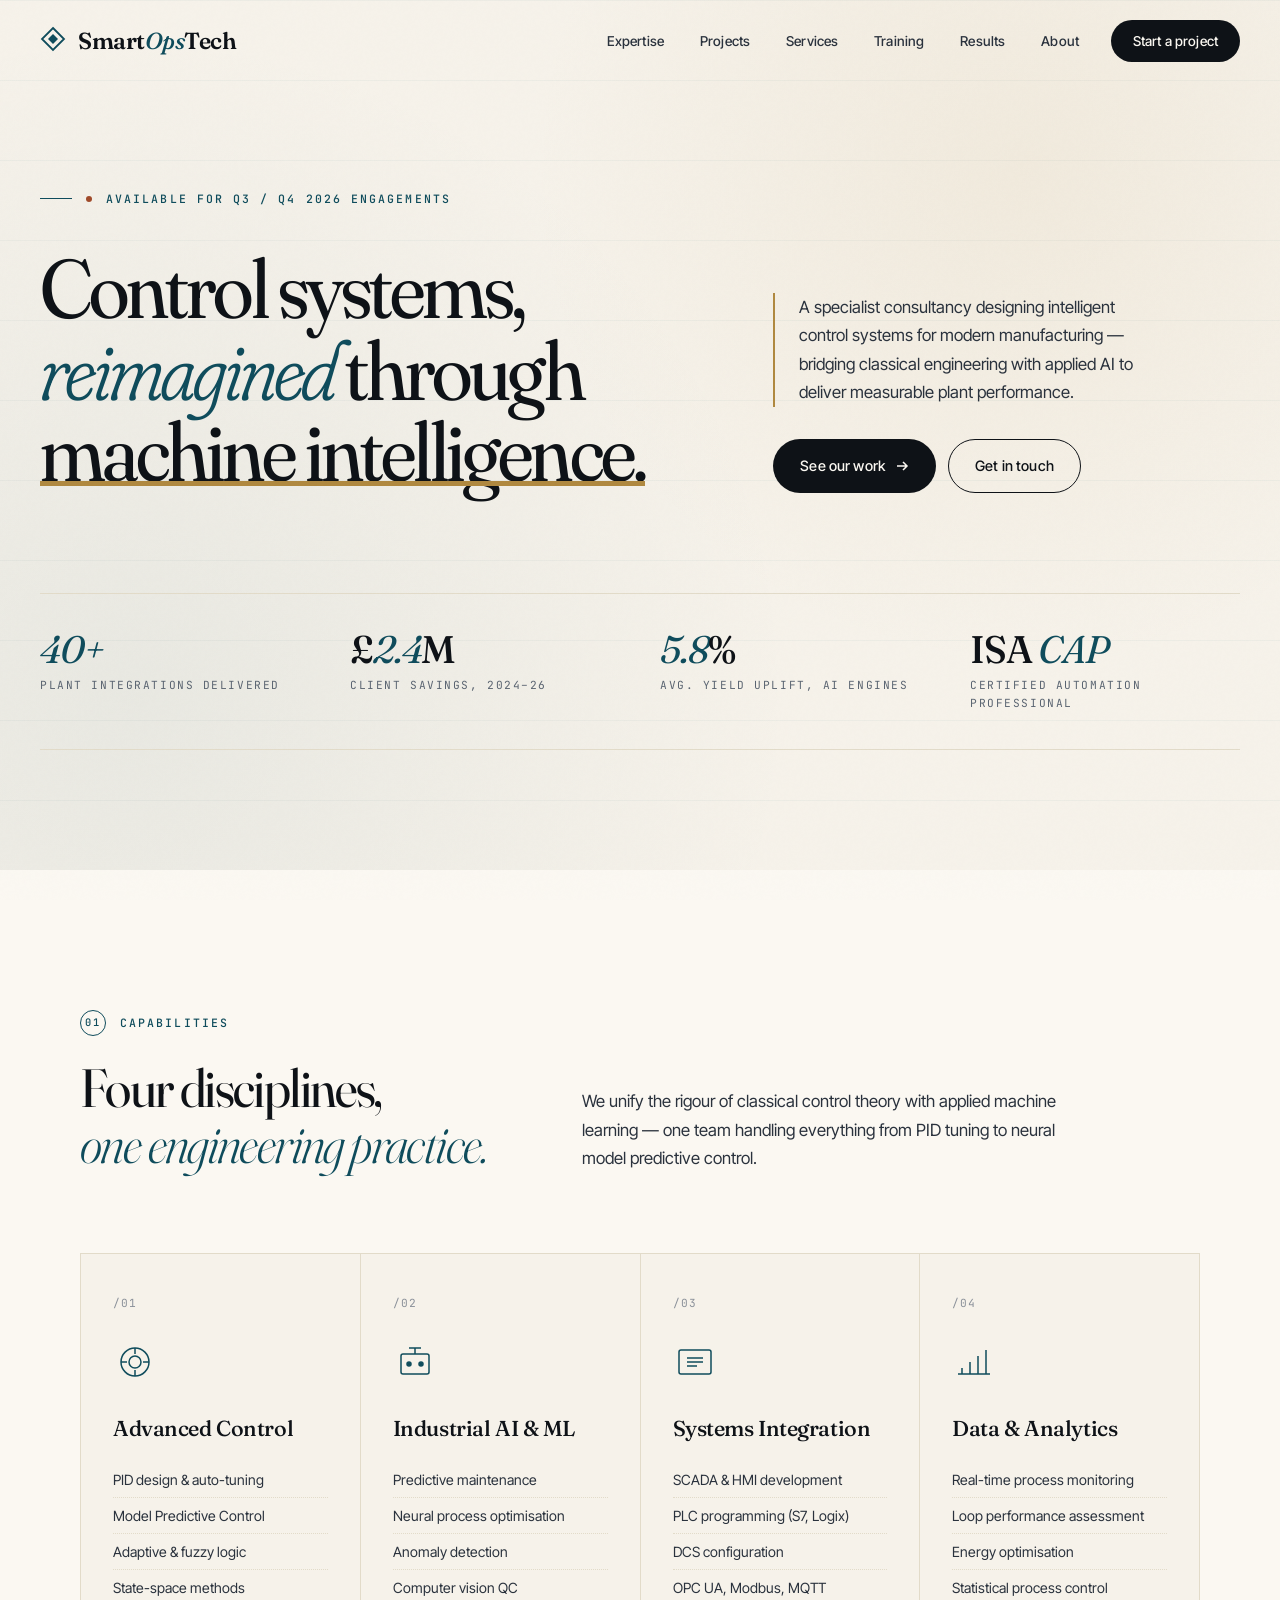
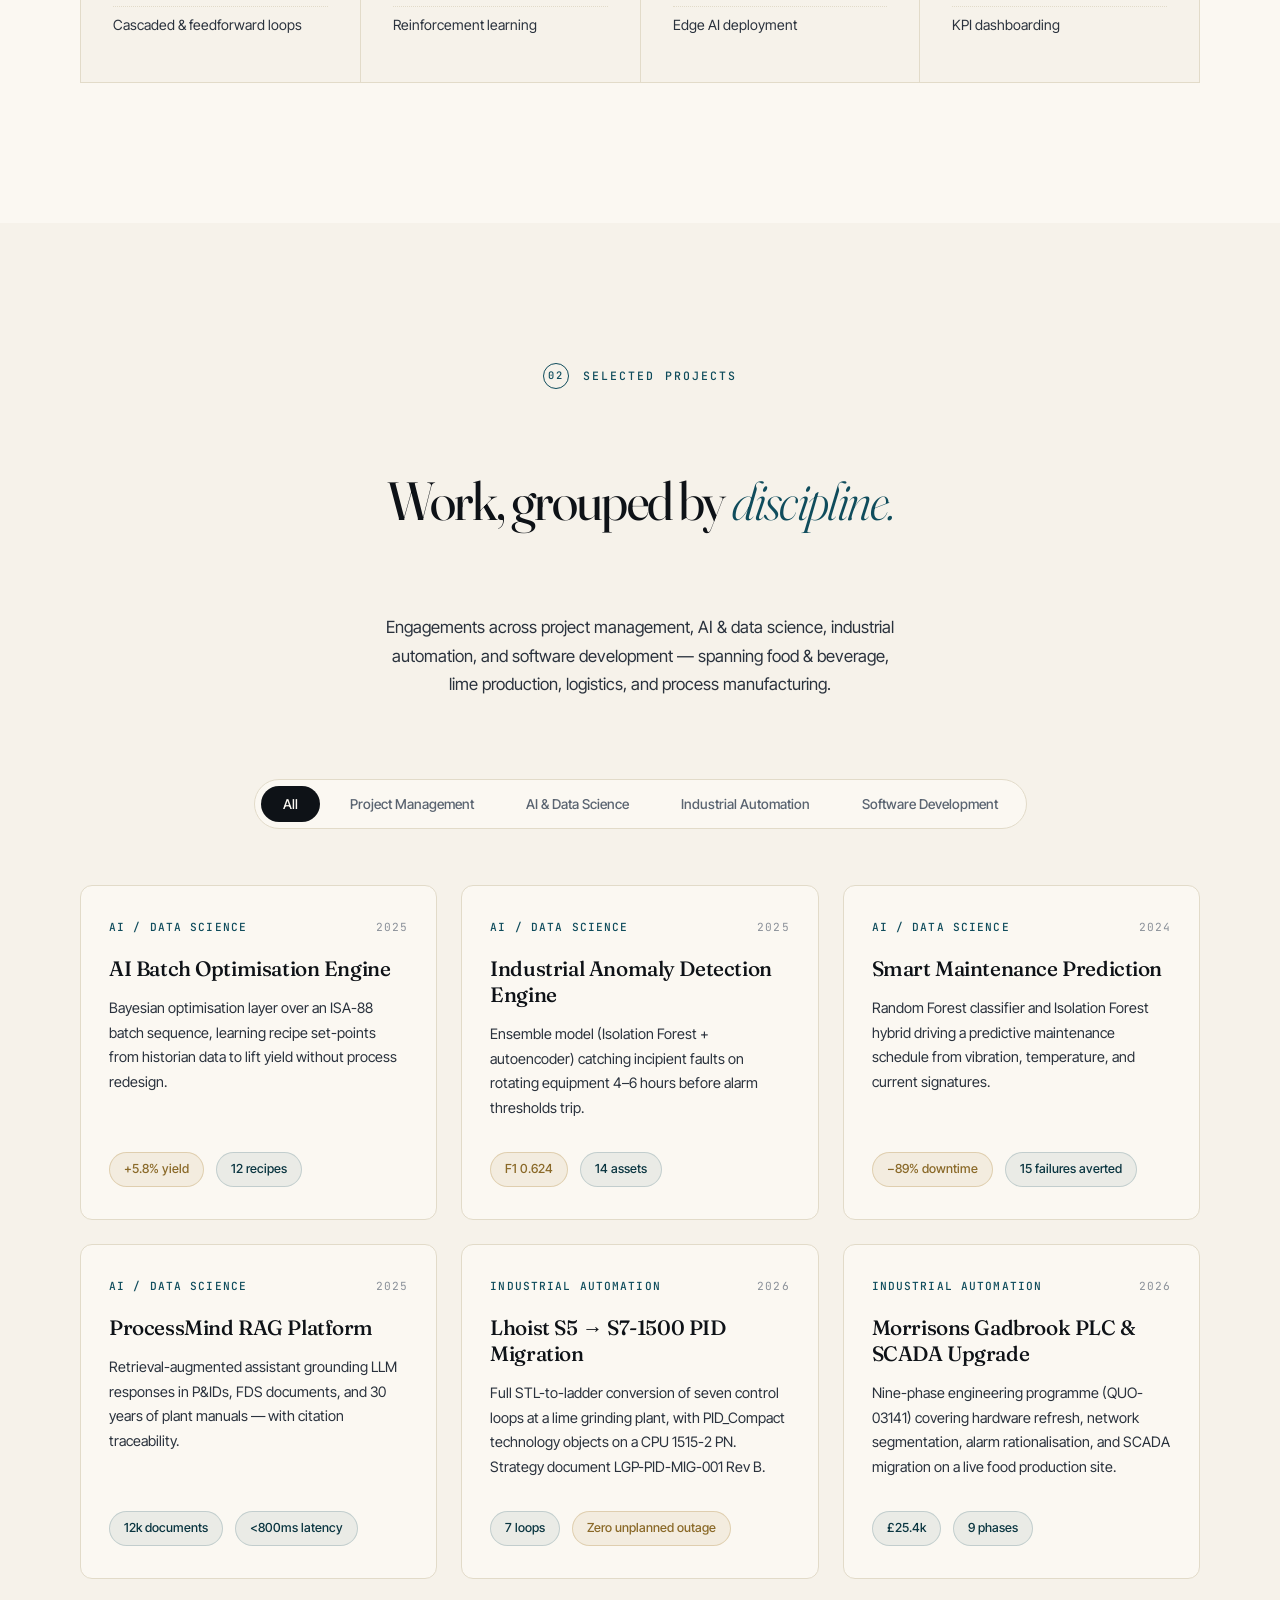
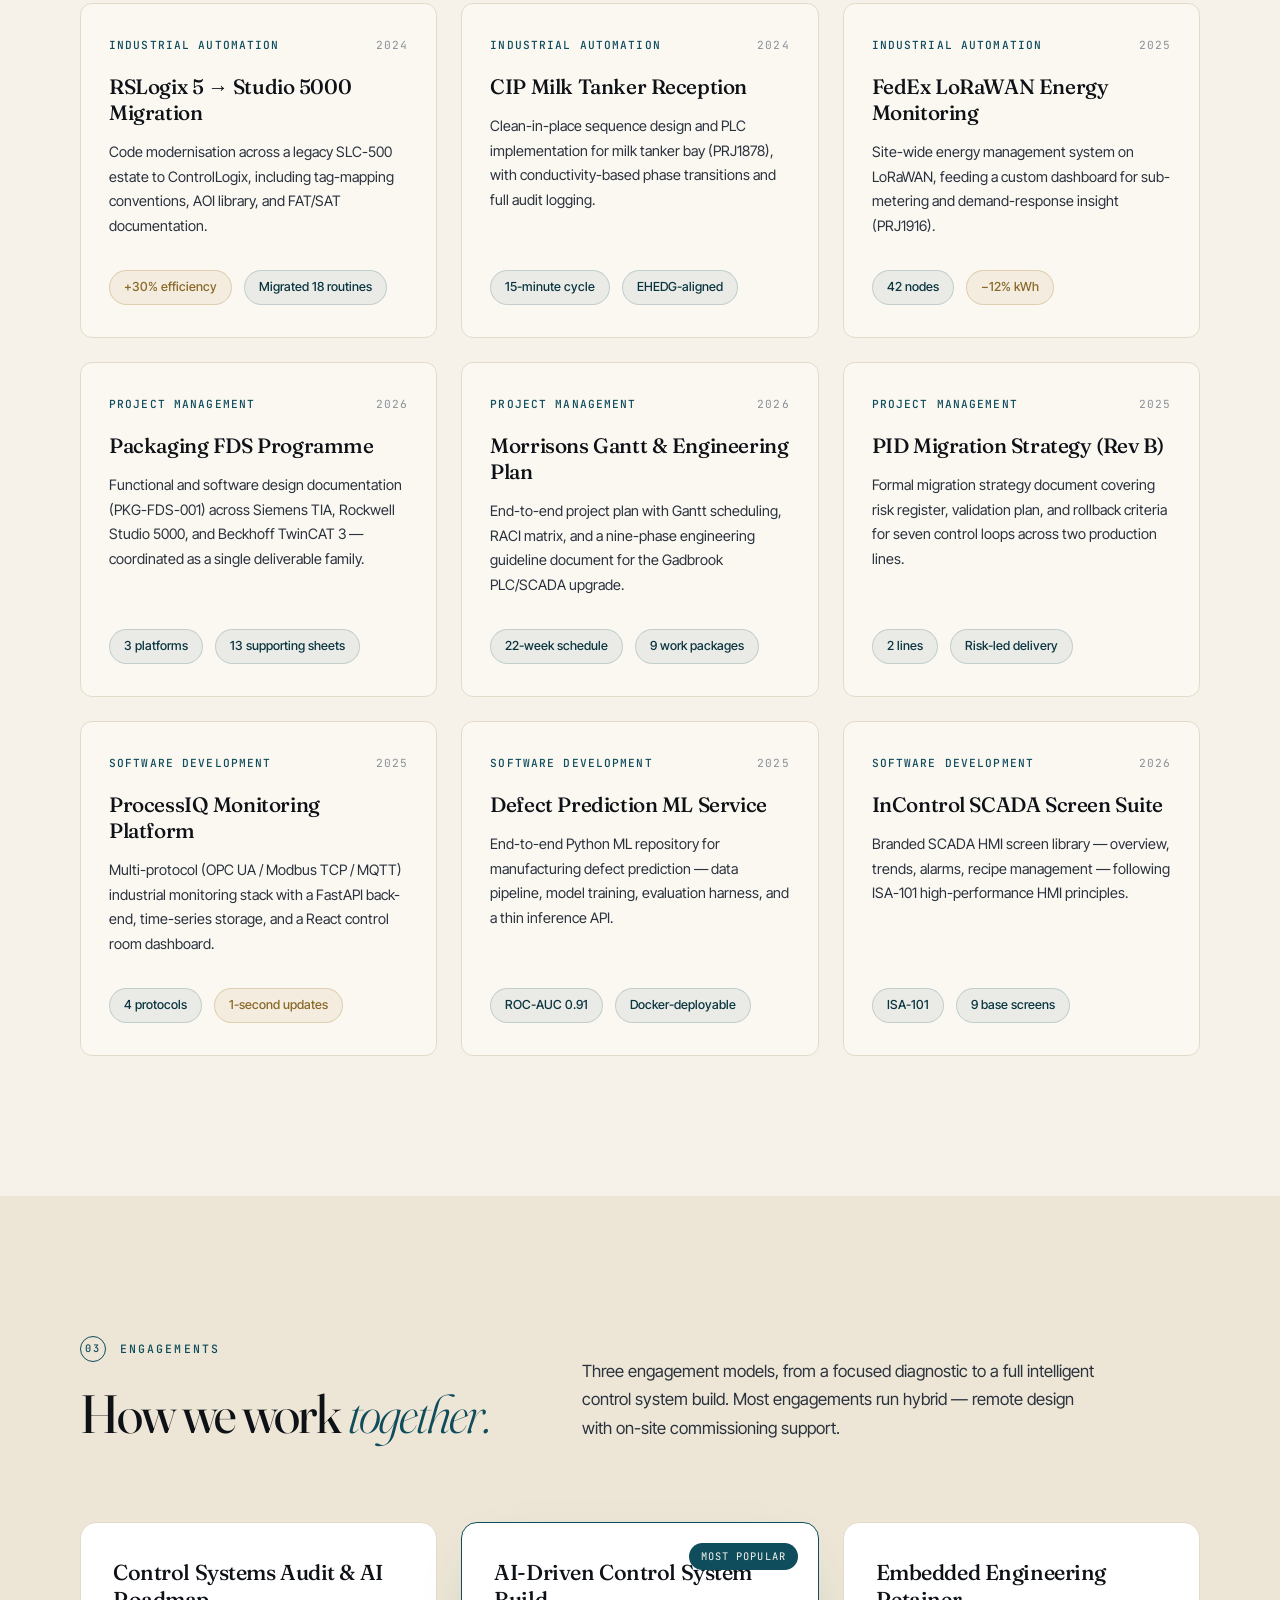
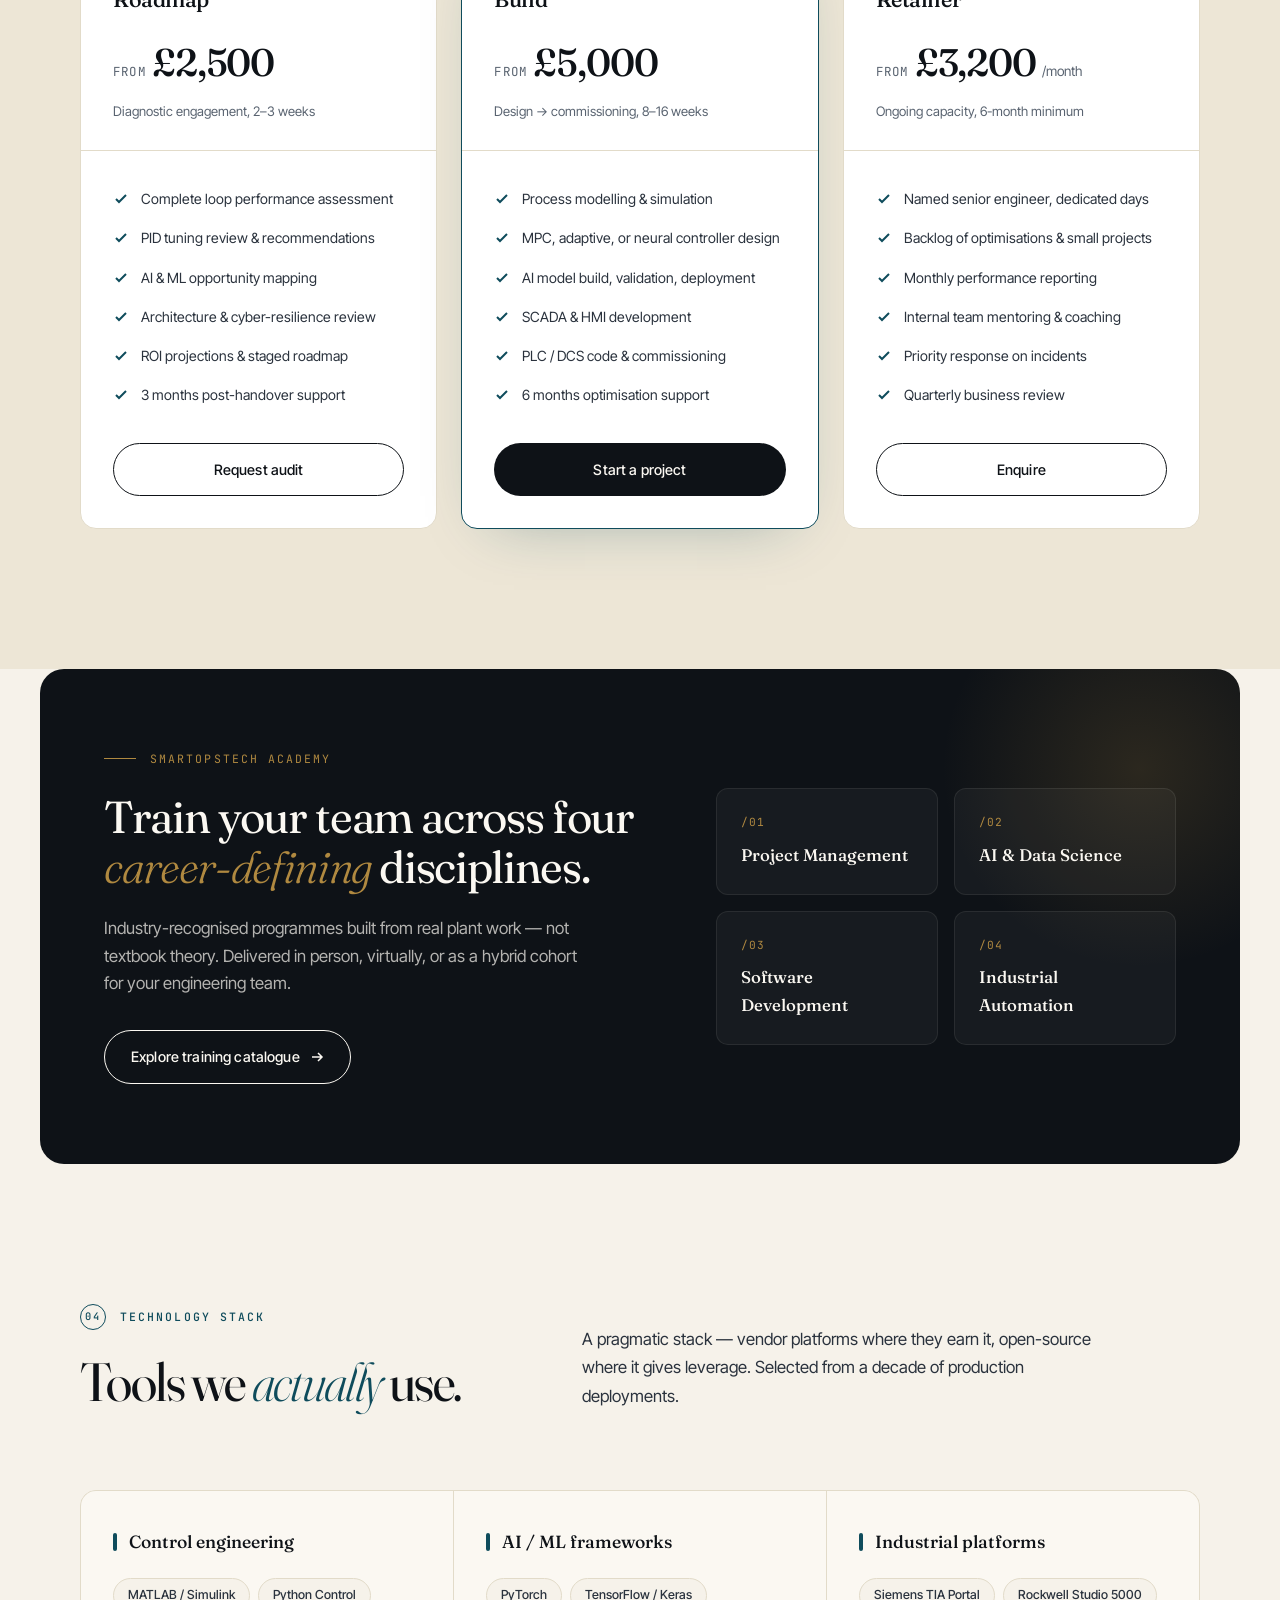
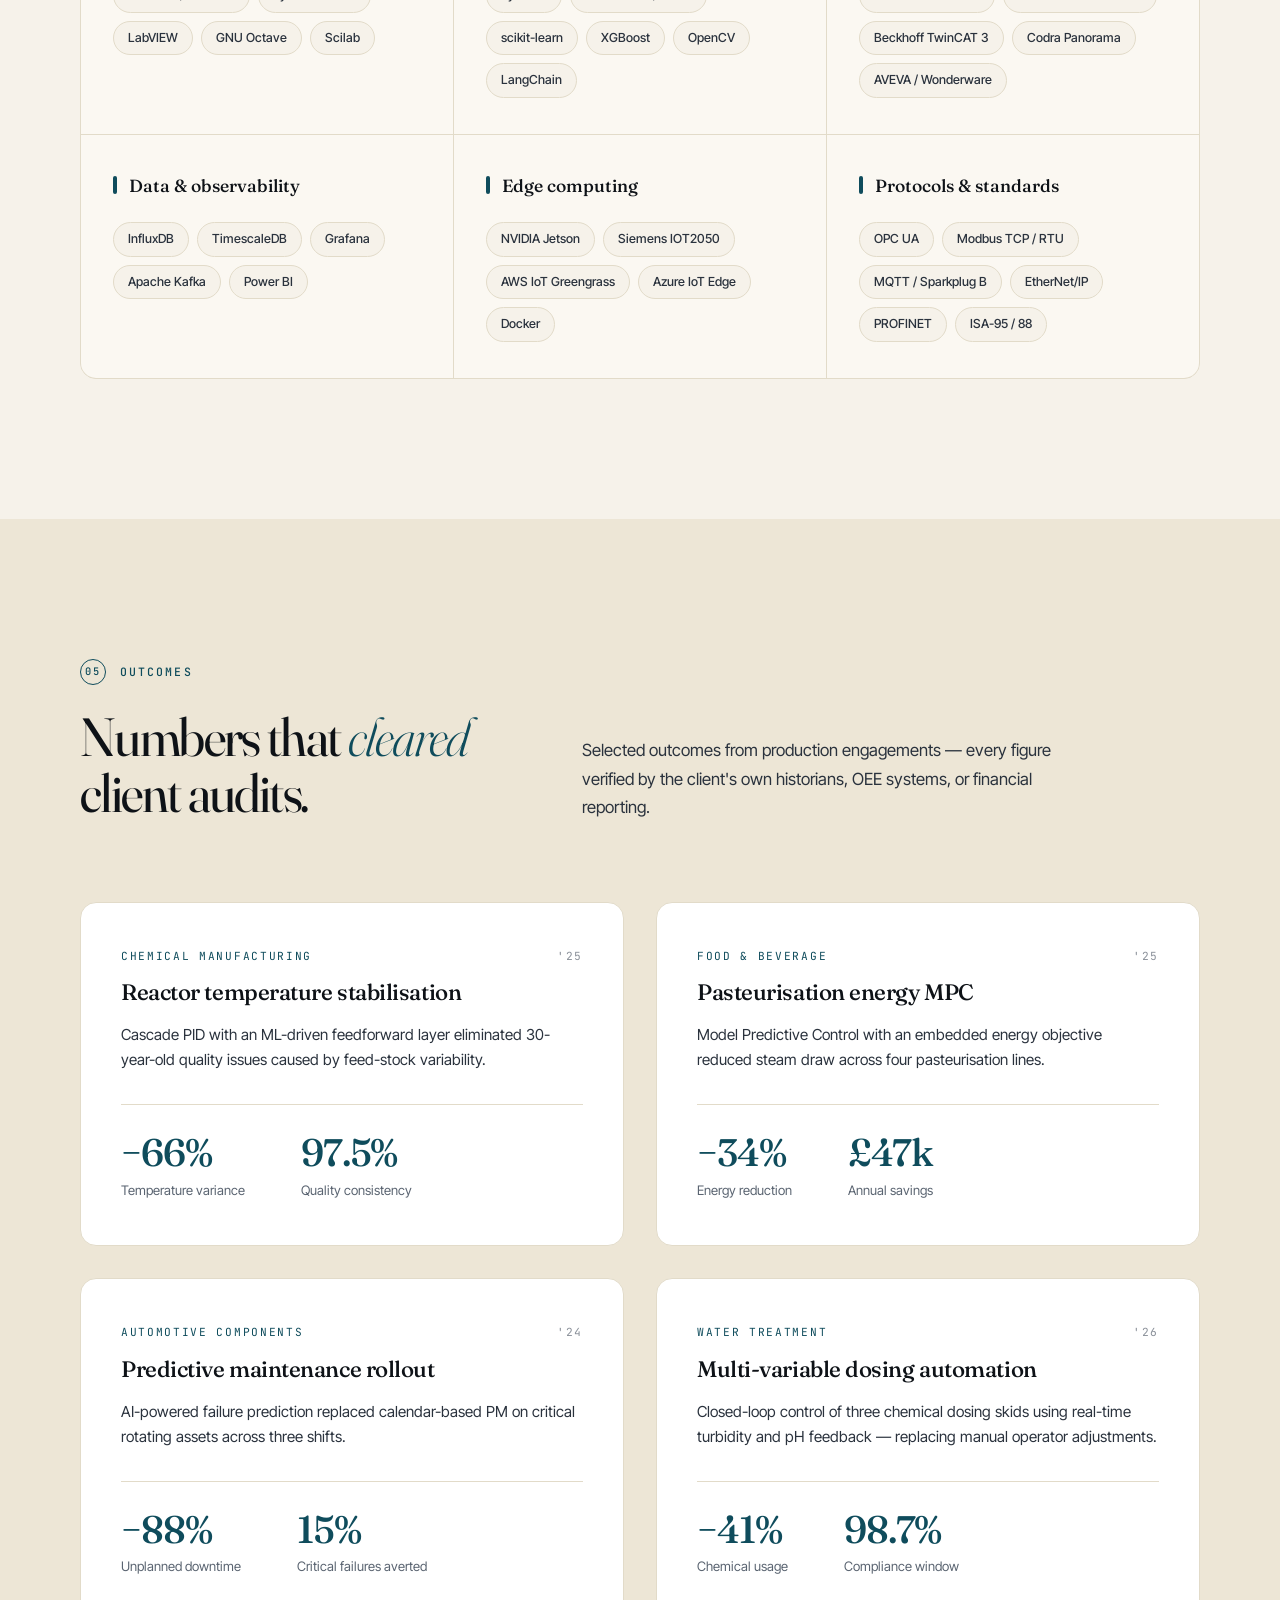
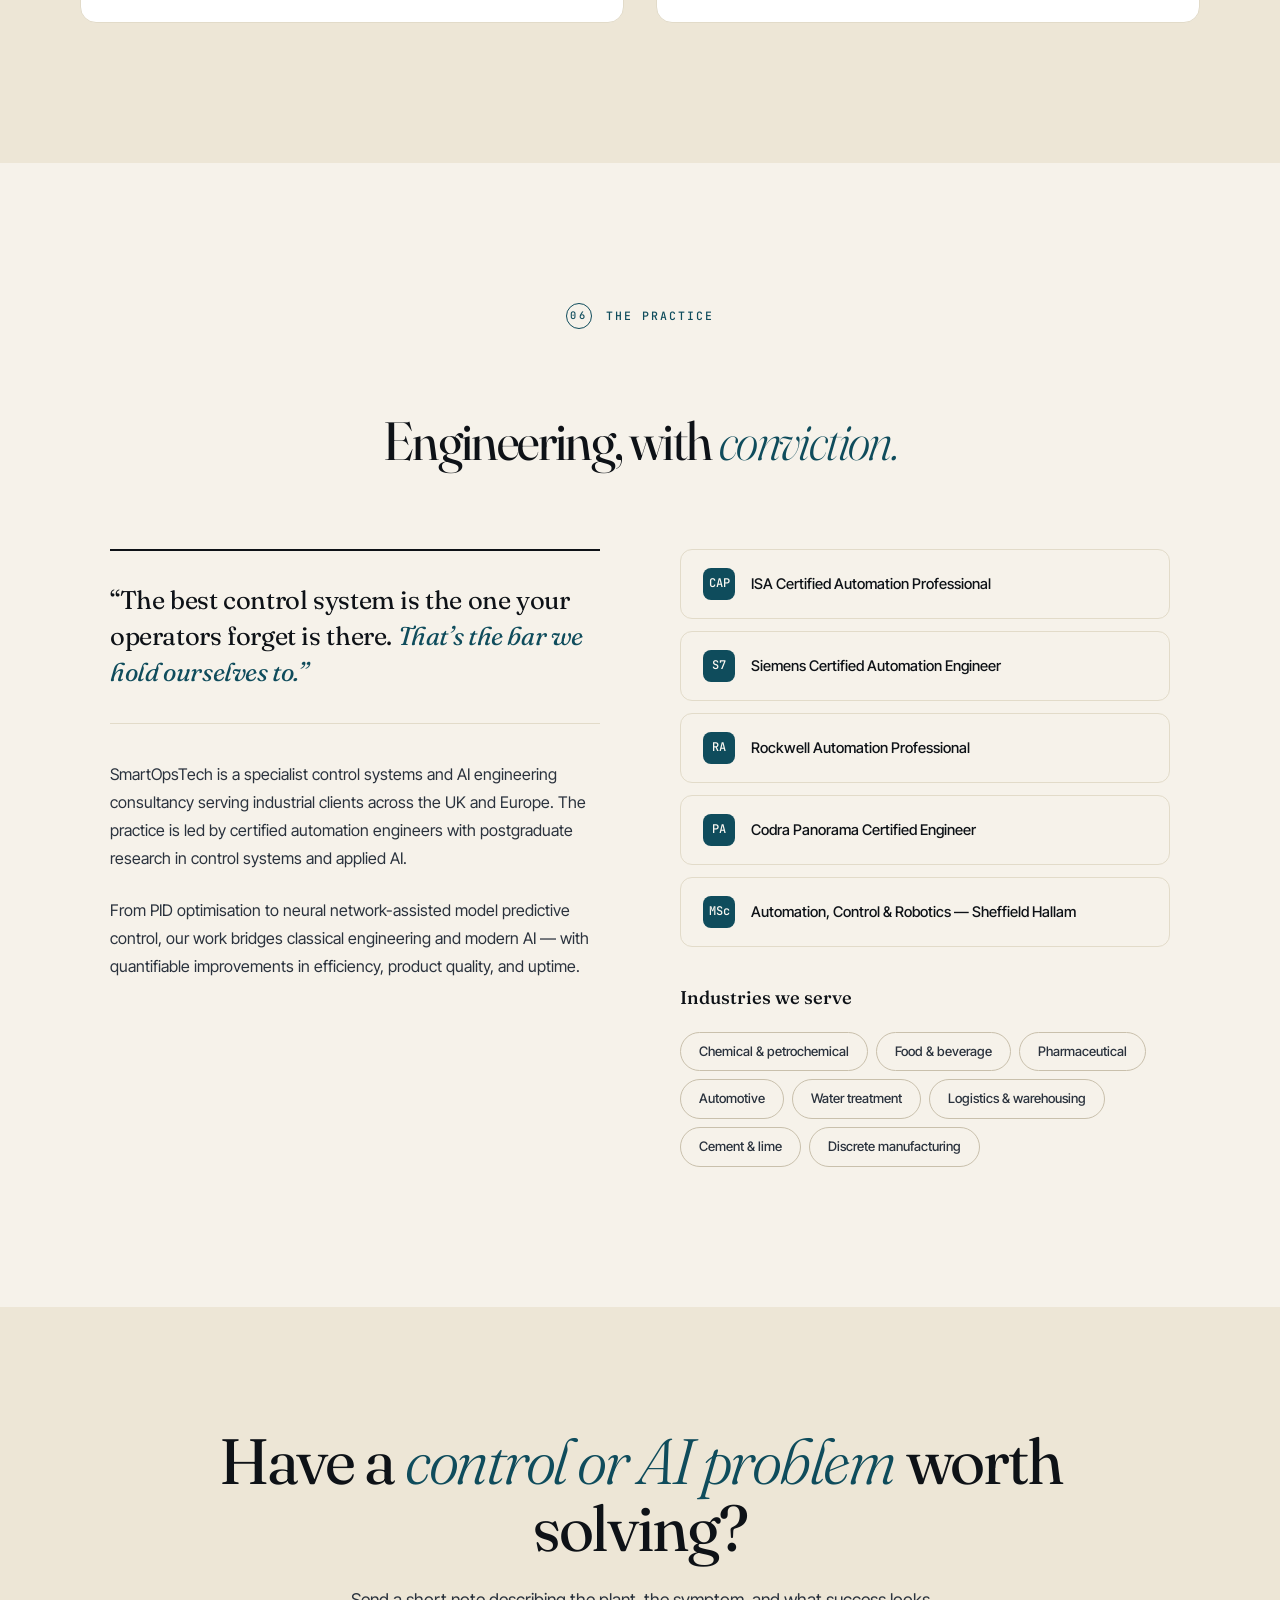
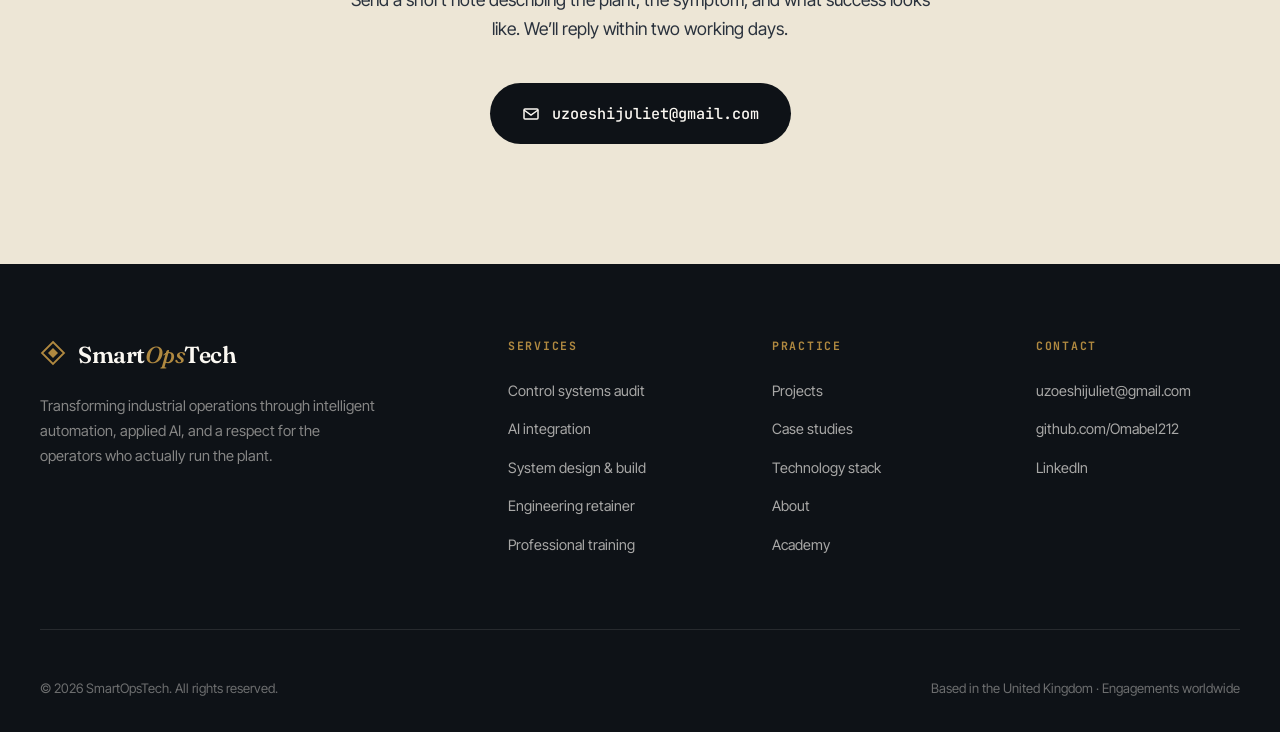
==== index.html @ 159dfcb5 "new_website" ====
<!DOCTYPE html>
<html lang="en">
<head>
    <meta charset="UTF-8">
    <meta name="viewport" content="width=device-width, initial-scale=1.0">
    <title>SmartOpsTech — AI-Driven Control Systems Engineering</title>
    <meta name="description" content="Specialist consultancy in industrial AI, control systems engineering, and intelligent automation. UK-based, internationally engaged.">
    <link rel="preconnect" href="https://fonts.googleapis.com">
    <link rel="preconnect" href="https://fonts.gstatic.com" crossorigin>
    <link href="https://fonts.googleapis.com/css2?family=Fraunces:opsz,wght@9..144,300;9..144,400;9..144,500;9..144,600;9..144,700;9..144,800&family=Inter+Tight:wght@300;400;500;600;700&family=JetBrains+Mono:wght@400;500&display=swap" rel="stylesheet">
    <style>
        :root {
            /* ─── EDITORIAL PALETTE ─── */
            --paper: #F6F2EA;            /* warm cream — primary canvas */
            --paper-deep: #EDE6D6;       /* deeper cream — paper sections */
            --paper-ivory: #FBF8F2;      /* near-white — elevated surfaces */
            --surface: #FFFFFF;          /* pure white */

            --ink: #0E1217;              /* near-black */
            --ink-soft: #2A323D;
            --ink-mid: #5A6471;
            --ink-light: #8A9099;

            --line: #E2DBC9;             /* subtle border */
            --line-strong: #C9C0AC;

            --teal: #0F4C5C;             /* deep teal — primary accent */
            --teal-deep: #0A3540;
            --teal-soft: rgba(15, 76, 92, 0.07);
            --teal-line: rgba(15, 76, 92, 0.18);

            --gold: #B08940;             /* refined warm gold */
            --gold-soft: rgba(176, 137, 64, 0.1);
            --rust: #A04A2A;             /* burnt sienna highlight */

            --moss: #4A6A3F;             /* sage/moss for tags */

            /* ─── TYPOGRAPHY ─── */
            --font-display: 'Fraunces', 'Times New Roman', serif;
            --font-body: 'Inter Tight', system-ui, sans-serif;
            --font-mono: 'JetBrains Mono', monospace;

            /* ─── MOTION ─── */
            --ease: cubic-bezier(0.22, 1, 0.36, 1);
            --ease-soft: cubic-bezier(0.4, 0, 0.2, 1);
        }

        *, *::before, *::after {
            margin: 0;
            padding: 0;
            box-sizing: border-box;
        }

        html { scroll-behavior: smooth; font-size: 16px; }

        body {
            font-family: var(--font-body);
            background: var(--paper);
            color: var(--ink);
            line-height: 1.65;
            font-weight: 400;
            -webkit-font-smoothing: antialiased;
            -moz-osx-font-smoothing: grayscale;
            overflow-x: hidden;
        }

        /* ─── GRAIN OVERLAY ─── */
        body::before {
            content: '';
            position: fixed;
            inset: 0;
            pointer-events: none;
            z-index: 100;
            opacity: 0.35;
            mix-blend-mode: multiply;
            background-image: url("data:image/svg+xml,%3Csvg viewBox='0 0 256 256' xmlns='http://www.w3.org/2000/svg'%3E%3Cfilter id='n'%3E%3CfeTurbulence type='fractalNoise' baseFrequency='0.85' numOctaves='3' stitchTiles='stitch'/%3E%3C/filter%3E%3Crect width='100%25' height='100%25' filter='url(%23n)' opacity='0.045'/%3E%3C/svg%3E");
        }

        ::selection {
            background: var(--teal);
            color: var(--paper-ivory);
        }

        a { color: inherit; text-decoration: none; }
        button { font-family: inherit; cursor: pointer; }

        /* ─── LAYOUT ─── */
        .wrap {
            max-width: 1320px;
            margin: 0 auto;
            padding: 0 40px;
        }

        .wrap-tight {
            max-width: 1140px;
            margin: 0 auto;
            padding: 0 40px;
        }

        /* ─── NAVIGATION ─── */
        .nav {
            position: fixed;
            top: 0;
            left: 0;
            right: 0;
            z-index: 50;
            transition: all 0.4s var(--ease);
            padding: 20px 40px;
        }

        .nav.scrolled {
            background: rgba(246, 242, 234, 0.85);
            backdrop-filter: blur(20px) saturate(1.1);
            -webkit-backdrop-filter: blur(20px) saturate(1.1);
            border-bottom: 1px solid var(--line);
            padding: 14px 40px;
        }

        .nav-inner {
            max-width: 1320px;
            margin: 0 auto;
            display: flex;
            justify-content: space-between;
            align-items: center;
        }

        .logo {
            display: flex;
            align-items: baseline;
            gap: 12px;
            font-family: var(--font-display);
            font-weight: 600;
            font-size: 1.45rem;
            letter-spacing: -0.02em;
            color: var(--ink);
        }

        .logo-mark {
            display: inline-block;
            width: 26px;
            height: 26px;
            position: relative;
            top: 3px;
        }

        .logo-mark svg { display: block; }

        .logo em {
            font-style: italic;
            font-weight: 500;
            color: var(--teal);
        }

        .nav-links {
            display: flex;
            list-style: none;
            gap: 4px;
            align-items: center;
        }

        .nav-links a {
            display: inline-block;
            padding: 10px 16px;
            font-size: 0.85rem;
            font-weight: 500;
            color: var(--ink-soft);
            border-radius: 999px;
            transition: all 0.25s var(--ease);
            letter-spacing: 0.01em;
        }

        .nav-links a:hover {
            color: var(--teal);
            background: var(--teal-soft);
        }

        .nav-links a.active {
            color: var(--teal);
        }

        .nav-cta {
            margin-left: 12px;
            padding: 10px 22px !important;
            background: var(--ink) !important;
            color: var(--paper-ivory) !important;
            border-radius: 999px;
            transition: all 0.3s var(--ease) !important;
        }

        .nav-cta:hover {
            background: var(--teal) !important;
            color: var(--paper-ivory) !important;
            transform: translateY(-1px);
        }

        .nav-toggle {
            display: none;
            background: none;
            border: none;
            padding: 8px;
            color: var(--ink);
        }

        /* ─── HERO ─── */
        .hero {
            position: relative;
            padding: 180px 40px 120px;
            overflow: hidden;
        }

        .hero-decor {
            position: absolute;
            inset: 0;
            pointer-events: none;
            background-image:
                radial-gradient(circle at 80% 20%, rgba(176, 137, 64, 0.08) 0%, transparent 40%),
                radial-gradient(circle at 10% 80%, rgba(15, 76, 92, 0.06) 0%, transparent 50%);
        }

        .hero-grid-lines {
            position: absolute;
            inset: 0;
            background-image:
                linear-gradient(rgba(15, 76, 92, 0.04) 1px, transparent 1px);
            background-size: 100% 80px;
            pointer-events: none;
        }

        .hero-inner {
            position: relative;
            z-index: 2;
            max-width: 1320px;
            margin: 0 auto;
            display: grid;
            grid-template-columns: 1.4fr 1fr;
            gap: 80px;
            align-items: end;
        }

        .hero-tagline {
            display: inline-flex;
            align-items: center;
            gap: 14px;
            margin-bottom: 40px;
            font-family: var(--font-mono);
            font-size: 0.72rem;
            font-weight: 500;
            text-transform: uppercase;
            letter-spacing: 0.18em;
            color: var(--teal);
            opacity: 0;
            transform: translateY(12px);
            animation: rise 0.9s var(--ease) 0.1s forwards;
        }

        .hero-tagline::before {
            content: '';
            width: 32px;
            height: 1px;
            background: var(--teal);
        }

        .hero-tagline-dot {
            width: 6px;
            height: 6px;
            background: var(--rust);
            border-radius: 50%;
            animation: pulse 2.4s infinite;
        }

        @keyframes pulse {
            0%, 100% { opacity: 1; transform: scale(1); }
            50% { opacity: 0.5; transform: scale(0.8); }
        }

        .hero h1 {
            font-family: var(--font-display);
            font-variation-settings: "opsz" 144, "SOFT" 50;
            font-weight: 400;
            font-size: clamp(2.6rem, 6.5vw, 5.4rem);
            line-height: 0.98;
            letter-spacing: -0.035em;
            color: var(--ink);
            margin-bottom: 0;
        }

        .hero h1 .line {
            display: block;
            opacity: 0;
            transform: translateY(28px);
            animation: rise 1s var(--ease) forwards;
        }
        .hero h1 .line:nth-child(1) { animation-delay: 0.2s; }
        .hero h1 .line:nth-child(2) { animation-delay: 0.32s; }
        .hero h1 .line:nth-child(3) { animation-delay: 0.44s; }

        .hero h1 em {
            font-style: italic;
            font-weight: 300;
            color: var(--teal);
            font-variation-settings: "opsz" 144, "SOFT" 100;
        }

        .hero h1 .underline {
            display: inline-block;
            position: relative;
        }

        .hero h1 .underline::after {
            content: '';
            position: absolute;
            left: 0;
            right: 0;
            bottom: 0.08em;
            height: 0.06em;
            background: var(--gold);
            transform: scaleX(0);
            transform-origin: left;
            animation: drawLine 0.9s var(--ease) 1s forwards;
        }

        @keyframes drawLine {
            to { transform: scaleX(1); }
        }

        @keyframes rise {
            to { opacity: 1; transform: translateY(0); }
        }

        .hero-side {
            opacity: 0;
            animation: rise 1.1s var(--ease) 0.7s forwards;
        }

        .hero-side-desc {
            font-size: 1.05rem;
            line-height: 1.7;
            color: var(--ink-soft);
            max-width: 380px;
            margin-bottom: 32px;
            padding-left: 24px;
            border-left: 2px solid var(--gold);
        }

        .hero-actions {
            display: flex;
            gap: 12px;
            flex-wrap: wrap;
        }

        .btn {
            display: inline-flex;
            align-items: center;
            gap: 10px;
            padding: 14px 26px;
            font-size: 0.9rem;
            font-weight: 500;
            letter-spacing: 0.01em;
            border-radius: 999px;
            border: 1px solid transparent;
            transition: all 0.35s var(--ease);
            cursor: pointer;
            position: relative;
            overflow: hidden;
        }

        .btn svg { transition: transform 0.35s var(--ease); }
        .btn:hover svg { transform: translateX(4px); }

        .btn-primary {
            background: var(--ink);
            color: var(--paper-ivory);
        }

        .btn-primary:hover {
            background: var(--teal);
            transform: translateY(-2px);
            box-shadow: 0 12px 32px -8px rgba(15, 76, 92, 0.4);
        }

        .btn-outline {
            border-color: var(--ink);
            color: var(--ink);
        }

        .btn-outline:hover {
            background: var(--ink);
            color: var(--paper-ivory);
        }

        /* ─── HERO METRICS STRIP ─── */
        .hero-strip {
            margin-top: 100px;
            padding: 36px 0;
            border-top: 1px solid var(--line);
            border-bottom: 1px solid var(--line);
            display: grid;
            grid-template-columns: repeat(4, 1fr);
            gap: 40px;
            opacity: 0;
            animation: rise 1s var(--ease) 1.1s forwards;
        }

        .hero-strip-item .num {
            font-family: var(--font-display);
            font-size: 2.4rem;
            font-weight: 500;
            line-height: 1;
            color: var(--ink);
            letter-spacing: -0.03em;
        }

        .hero-strip-item .num em {
            color: var(--teal);
            font-style: italic;
            font-weight: 400;
        }

        .hero-strip-item .lbl {
            margin-top: 8px;
            font-family: var(--font-mono);
            font-size: 0.7rem;
            text-transform: uppercase;
            letter-spacing: 0.14em;
            color: var(--ink-mid);
        }

        /* ─── SECTION SCAFFOLD ─── */
        section { position: relative; }

        .section {
            padding: 140px 40px;
        }

        .section.cream {
            background: var(--paper-deep);
        }

        .section.ivory {
            background: var(--paper-ivory);
        }

        .section-header {
            display: grid;
            grid-template-columns: 1fr 1.4fr;
            gap: 60px;
            margin-bottom: 80px;
            align-items: end;
        }

        .section-header.center {
            grid-template-columns: 1fr;
            text-align: center;
            max-width: 760px;
            margin-left: auto;
            margin-right: auto;
        }

        .section-eyebrow {
            display: flex;
            align-items: center;
            gap: 14px;
            font-family: var(--font-mono);
            font-size: 0.72rem;
            font-weight: 500;
            text-transform: uppercase;
            letter-spacing: 0.18em;
            color: var(--teal);
            margin-bottom: 24px;
        }

        .section-eyebrow .num {
            display: inline-grid;
            place-items: center;
            width: 26px;
            height: 26px;
            border: 1px solid var(--teal);
            border-radius: 50%;
            font-size: 0.65rem;
        }

        .section-title {
            font-family: var(--font-display);
            font-variation-settings: "opsz" 144;
            font-size: clamp(2rem, 4.2vw, 3.4rem);
            font-weight: 400;
            line-height: 1.05;
            letter-spacing: -0.03em;
            color: var(--ink);
        }

        .section-title em {
            font-style: italic;
            font-weight: 300;
            color: var(--teal);
        }

        .section-lede {
            font-size: 1.05rem;
            line-height: 1.7;
            color: var(--ink-soft);
            max-width: 520px;
        }

        .section-header.center .section-eyebrow { justify-content: center; }
        .section-header.center .section-lede { margin: 24px auto 0; }

        /* ─── EXPERTISE ─── */
        .expertise-grid {
            display: grid;
            grid-template-columns: repeat(4, 1fr);
            gap: 1px;
            background: var(--line);
            border: 1px solid var(--line);
        }

        .expertise-card {
            background: var(--paper);
            padding: 40px 32px;
            transition: background 0.4s var(--ease);
            position: relative;
        }

        .expertise-card:hover {
            background: var(--paper-ivory);
        }

        .expertise-card .idx {
            font-family: var(--font-mono);
            font-size: 0.7rem;
            color: var(--ink-light);
            letter-spacing: 0.1em;
            margin-bottom: 28px;
        }

        .expertise-card .icon {
            width: 44px;
            height: 44px;
            margin-bottom: 24px;
            color: var(--teal);
        }

        .expertise-card h3 {
            font-family: var(--font-display);
            font-size: 1.35rem;
            font-weight: 500;
            line-height: 1.2;
            letter-spacing: -0.02em;
            color: var(--ink);
            margin-bottom: 20px;
        }

        .expertise-card ul {
            list-style: none;
        }

        .expertise-card ul li {
            padding: 6px 0;
            font-size: 0.88rem;
            color: var(--ink-soft);
            border-bottom: 1px dotted var(--line);
        }

        .expertise-card ul li:last-child { border-bottom: none; }

        /* ─── PROJECTS — GROUPED ─── */
        .projects-tabs {
            display: flex;
            gap: 8px;
            margin-bottom: 56px;
            flex-wrap: wrap;
            justify-content: center;
            padding: 6px;
            background: var(--paper-ivory);
            border: 1px solid var(--line);
            border-radius: 999px;
            width: fit-content;
            margin-left: auto;
            margin-right: auto;
        }

        .projects-tab {
            padding: 10px 22px;
            font-size: 0.85rem;
            font-weight: 500;
            color: var(--ink-mid);
            background: transparent;
            border: none;
            border-radius: 999px;
            transition: all 0.3s var(--ease);
            font-family: var(--font-body);
        }

        .projects-tab:hover {
            color: var(--ink);
        }

        .projects-tab.active {
            background: var(--ink);
            color: var(--paper-ivory);
        }

        .projects-grid {
            display: grid;
            grid-template-columns: repeat(3, 1fr);
            gap: 24px;
        }

        .project-card {
            background: var(--paper-ivory);
            border: 1px solid var(--line);
            border-radius: 12px;
            padding: 32px 28px;
            transition: all 0.4s var(--ease);
            display: none;
            flex-direction: column;
            position: relative;
            overflow: hidden;
        }

        .project-card.show {
            display: flex;
            animation: fadeIn 0.5s var(--ease);
        }

        @keyframes fadeIn {
            from { opacity: 0; transform: translateY(12px); }
            to { opacity: 1; transform: translateY(0); }
        }

        .project-card:hover {
            border-color: var(--teal-line);
            transform: translateY(-3px);
            box-shadow: 0 24px 56px -24px rgba(14, 18, 23, 0.18);
        }

        .project-card::before {
            content: '';
            position: absolute;
            top: 0;
            left: 28px;
            width: 32px;
            height: 3px;
            background: var(--teal);
            transform: scaleX(0);
            transform-origin: left;
            transition: transform 0.4s var(--ease);
        }

        .project-card:hover::before {
            transform: scaleX(1);
        }

        .project-meta {
            display: flex;
            justify-content: space-between;
            align-items: center;
            font-family: var(--font-mono);
            font-size: 0.7rem;
            color: var(--ink-light);
            letter-spacing: 0.1em;
            text-transform: uppercase;
            margin-bottom: 20px;
        }

        .project-cat {
            color: var(--teal);
            font-weight: 500;
        }

        .project-card h3 {
            font-family: var(--font-display);
            font-size: 1.3rem;
            font-weight: 500;
            line-height: 1.25;
            letter-spacing: -0.02em;
            margin-bottom: 14px;
            color: var(--ink);
        }

        .project-desc {
            font-size: 0.9rem;
            line-height: 1.7;
            color: var(--ink-soft);
            margin-bottom: 24px;
            flex: 1;
        }

        .project-stat {
            display: inline-block;
            padding: 6px 14px;
            background: var(--teal-soft);
            border: 1px solid var(--teal-line);
            border-radius: 999px;
            font-size: 0.78rem;
            font-weight: 500;
            color: var(--teal-deep);
            margin-right: 8px;
            margin-top: 8px;
        }

        .project-stat.gold {
            background: var(--gold-soft);
            border-color: rgba(176, 137, 64, 0.3);
            color: #8a6928;
        }

        /* ─── SERVICES ─── */
        .services-grid {
            display: grid;
            grid-template-columns: repeat(3, 1fr);
            gap: 24px;
        }

        .service-card {
            background: var(--surface);
            border: 1px solid var(--line);
            border-radius: 16px;
            overflow: hidden;
            display: flex;
            flex-direction: column;
            transition: all 0.4s var(--ease);
            position: relative;
        }

        .service-card.featured {
            border-color: var(--teal);
            box-shadow: 0 20px 60px -32px rgba(15, 76, 92, 0.4);
        }

        .service-card.featured::after {
            content: 'Most popular';
            position: absolute;
            top: 20px;
            right: 20px;
            padding: 5px 12px;
            background: var(--teal);
            color: var(--paper-ivory);
            font-family: var(--font-mono);
            font-size: 0.65rem;
            text-transform: uppercase;
            letter-spacing: 0.1em;
            border-radius: 999px;
        }

        .service-card:hover {
            transform: translateY(-4px);
            box-shadow: 0 28px 60px -24px rgba(14, 18, 23, 0.18);
        }

        .service-head {
            padding: 36px 32px 28px;
            border-bottom: 1px solid var(--line);
        }

        .service-head h3 {
            font-family: var(--font-display);
            font-size: 1.35rem;
            font-weight: 500;
            letter-spacing: -0.02em;
            line-height: 1.25;
            margin-bottom: 18px;
        }

        .service-price {
            display: flex;
            align-items: baseline;
            gap: 6px;
            margin-bottom: 6px;
        }

        .service-price .from {
            font-size: 0.78rem;
            color: var(--ink-mid);
            font-family: var(--font-mono);
            text-transform: uppercase;
            letter-spacing: 0.1em;
        }

        .service-price .amt {
            font-family: var(--font-display);
            font-size: 2.4rem;
            font-weight: 500;
            color: var(--ink);
            letter-spacing: -0.03em;
        }

        .service-price .per {
            font-size: 0.85rem;
            color: var(--ink-mid);
        }

        .service-price-sub {
            font-size: 0.82rem;
            color: var(--ink-mid);
        }

        .service-body {
            padding: 28px 32px 32px;
            flex: 1;
            display: flex;
            flex-direction: column;
        }

        .service-features {
            list-style: none;
            margin-bottom: 28px;
            flex: 1;
        }

        .service-features li {
            display: flex;
            align-items: flex-start;
            gap: 12px;
            padding: 8px 0;
            font-size: 0.88rem;
            color: var(--ink-soft);
        }

        .service-features svg {
            width: 16px;
            height: 16px;
            color: var(--teal);
            flex-shrink: 0;
            margin-top: 4px;
        }

        .service-card .btn {
            width: 100%;
            justify-content: center;
        }

        /* ─── TRAINING TEASER ─── */
        .training-teaser {
            padding: 0 40px;
            margin: 0 0 0;
        }

        .training-teaser-inner {
            max-width: 1320px;
            margin: 0 auto;
            padding: 80px 64px;
            background: var(--ink);
            color: var(--paper-ivory);
            border-radius: 24px;
            display: grid;
            grid-template-columns: 1.2fr 1fr;
            gap: 60px;
            align-items: center;
            position: relative;
            overflow: hidden;
        }

        .training-teaser-inner::before {
            content: '';
            position: absolute;
            top: -100px;
            right: -100px;
            width: 400px;
            height: 400px;
            background: radial-gradient(circle, rgba(176, 137, 64, 0.18) 0%, transparent 70%);
            pointer-events: none;
        }

        .training-teaser-content {
            position: relative;
            z-index: 1;
        }

        .training-teaser-content .eyebrow {
            font-family: var(--font-mono);
            font-size: 0.72rem;
            text-transform: uppercase;
            letter-spacing: 0.18em;
            color: var(--gold);
            margin-bottom: 24px;
            display: flex;
            align-items: center;
            gap: 14px;
        }

        .training-teaser-content .eyebrow::before {
            content: '';
            width: 32px;
            height: 1px;
            background: var(--gold);
        }

        .training-teaser-content h2 {
            font-family: var(--font-display);
            font-size: clamp(1.8rem, 3.5vw, 2.8rem);
            font-weight: 400;
            line-height: 1.1;
            letter-spacing: -0.03em;
            margin-bottom: 24px;
        }

        .training-teaser-content h2 em {
            font-style: italic;
            color: var(--gold);
            font-weight: 300;
        }

        .training-teaser-content p {
            color: rgba(251, 248, 242, 0.7);
            margin-bottom: 32px;
            font-size: 1.05rem;
            max-width: 480px;
        }

        .training-pillars {
            display: grid;
            grid-template-columns: 1fr 1fr;
            gap: 16px;
            position: relative;
            z-index: 1;
        }

        .training-pillar {
            padding: 24px;
            background: rgba(251, 248, 242, 0.04);
            border: 1px solid rgba(251, 248, 242, 0.08);
            border-radius: 12px;
            transition: all 0.3s var(--ease);
        }

        .training-pillar:hover {
            background: rgba(251, 248, 242, 0.08);
            border-color: var(--gold);
        }

        .training-pillar-num {
            font-family: var(--font-mono);
            font-size: 0.7rem;
            color: var(--gold);
            margin-bottom: 10px;
            letter-spacing: 0.1em;
        }

        .training-pillar h4 {
            font-family: var(--font-display);
            font-size: 1.05rem;
            font-weight: 500;
            color: var(--paper-ivory);
        }

        .training-teaser .btn-outline {
            border-color: var(--paper-ivory);
            color: var(--paper-ivory);
        }

        .training-teaser .btn-outline:hover {
            background: var(--paper-ivory);
            color: var(--ink);
        }

        /* ─── TECHNOLOGIES ─── */
        .tech-grid {
            display: grid;
            grid-template-columns: repeat(3, 1fr);
            gap: 1px;
            background: var(--line);
            border: 1px solid var(--line);
            border-radius: 16px;
            overflow: hidden;
        }

        .tech-block {
            padding: 36px 32px;
            background: var(--paper-ivory);
            transition: background 0.3s var(--ease);
        }

        .tech-block:hover {
            background: var(--surface);
        }

        .tech-block h3 {
            font-family: var(--font-display);
            font-size: 1.1rem;
            font-weight: 500;
            margin-bottom: 22px;
            color: var(--ink);
            display: flex;
            align-items: center;
            gap: 12px;
        }

        .tech-block h3::before {
            content: '';
            width: 4px;
            height: 18px;
            background: var(--teal);
            border-radius: 2px;
        }

        .tech-tags {
            display: flex;
            flex-wrap: wrap;
            gap: 8px;
            list-style: none;
        }

        .tech-tags li {
            padding: 6px 14px;
            background: var(--paper);
            border: 1px solid var(--line);
            border-radius: 999px;
            font-size: 0.78rem;
            font-weight: 500;
            color: var(--ink-soft);
            transition: all 0.25s var(--ease);
        }

        .tech-tags li:hover {
            background: var(--teal);
            color: var(--paper-ivory);
            border-color: var(--teal);
        }

        /* ─── RESULTS ─── */
        .results-grid {
            display: grid;
            grid-template-columns: repeat(2, 1fr);
            gap: 32px;
        }

        .result-card {
            padding: 44px 40px;
            background: var(--surface);
            border: 1px solid var(--line);
            border-radius: 16px;
            transition: all 0.4s var(--ease);
        }

        .result-card:hover {
            transform: translateY(-3px);
            box-shadow: 0 24px 56px -24px rgba(14, 18, 23, 0.15);
        }

        .result-industry {
            display: flex;
            justify-content: space-between;
            align-items: center;
            font-family: var(--font-mono);
            font-size: 0.7rem;
            text-transform: uppercase;
            letter-spacing: 0.15em;
            color: var(--teal);
            margin-bottom: 14px;
        }

        .result-industry .year {
            color: var(--ink-light);
        }

        .result-card h3 {
            font-family: var(--font-display);
            font-size: 1.4rem;
            font-weight: 500;
            letter-spacing: -0.02em;
            margin-bottom: 16px;
            line-height: 1.2;
        }

        .result-desc {
            color: var(--ink-soft);
            margin-bottom: 32px;
            font-size: 0.95rem;
        }

        .result-metrics {
            display: flex;
            gap: 56px;
            padding-top: 28px;
            border-top: 1px solid var(--line);
        }

        .result-metric .v {
            font-family: var(--font-display);
            font-size: 2.4rem;
            font-weight: 500;
            color: var(--teal);
            letter-spacing: -0.03em;
            line-height: 1;
        }

        .result-metric .l {
            margin-top: 8px;
            font-size: 0.82rem;
            color: var(--ink-mid);
        }

        /* ─── ABOUT ─── */
        .about-layout {
            display: grid;
            grid-template-columns: 1fr 1fr;
            gap: 80px;
            align-items: start;
        }

        .about-quote {
            font-family: var(--font-display);
            font-size: 1.6rem;
            font-weight: 400;
            line-height: 1.4;
            letter-spacing: -0.015em;
            color: var(--ink);
            padding: 32px 0;
            border-top: 2px solid var(--ink);
            border-bottom: 1px solid var(--line);
            margin-bottom: 36px;
            position: relative;
        }

        .about-quote em {
            font-style: italic;
            color: var(--teal);
        }

        .about-text p {
            color: var(--ink-soft);
            font-size: 1rem;
            margin-bottom: 24px;
            line-height: 1.75;
        }

        .credentials-list {
            display: grid;
            gap: 12px;
            margin-bottom: 36px;
        }

        .credential {
            display: flex;
            gap: 16px;
            align-items: center;
            padding: 18px 22px;
            background: var(--paper);
            border: 1px solid var(--line);
            border-radius: 12px;
            transition: all 0.3s var(--ease);
        }

        .credential:hover {
            background: var(--paper-ivory);
            border-color: var(--teal-line);
        }

        .credential-mark {
            width: 32px;
            height: 32px;
            display: grid;
            place-items: center;
            background: var(--teal);
            color: var(--paper-ivory);
            border-radius: 8px;
            font-family: var(--font-mono);
            font-size: 0.75rem;
            font-weight: 500;
            flex-shrink: 0;
        }

        .credential-text {
            font-size: 0.92rem;
            color: var(--ink);
            font-weight: 500;
        }

        .industries h3 {
            font-family: var(--font-display);
            font-size: 1.15rem;
            font-weight: 500;
            margin-bottom: 18px;
        }

        .industry-tags {
            display: flex;
            flex-wrap: wrap;
            gap: 8px;
        }

        .industry-tag {
            padding: 8px 18px;
            font-size: 0.82rem;
            color: var(--ink-soft);
            border: 1px solid var(--line-strong);
            border-radius: 999px;
            font-weight: 500;
            transition: all 0.25s var(--ease);
        }

        .industry-tag:hover {
            background: var(--ink);
            color: var(--paper-ivory);
            border-color: var(--ink);
        }

        /* ─── CONTACT / CTA STRIP ─── */
        .cta-strip {
            padding: 120px 40px;
            text-align: center;
            background: var(--paper-deep);
            position: relative;
            overflow: hidden;
        }

        .cta-strip h2 {
            font-family: var(--font-display);
            font-size: clamp(2.2rem, 5vw, 4rem);
            font-weight: 400;
            line-height: 1.05;
            letter-spacing: -0.035em;
            max-width: 880px;
            margin: 0 auto 24px;
        }

        .cta-strip h2 em {
            font-style: italic;
            color: var(--teal);
            font-weight: 300;
        }

        .cta-strip p {
            color: var(--ink-soft);
            font-size: 1.1rem;
            max-width: 580px;
            margin: 0 auto 40px;
        }

        .cta-strip-mail {
            display: inline-flex;
            align-items: center;
            gap: 12px;
            padding: 18px 32px;
            background: var(--ink);
            color: var(--paper-ivory);
            border-radius: 999px;
            font-family: var(--font-mono);
            font-size: 0.95rem;
            font-weight: 500;
            transition: all 0.3s var(--ease);
        }

        .cta-strip-mail:hover {
            background: var(--teal);
            transform: translateY(-2px);
            box-shadow: 0 16px 32px -12px rgba(15, 76, 92, 0.4);
        }

        /* ─── FOOTER ─── */
        .footer {
            padding: 72px 40px 32px;
            background: var(--ink);
            color: var(--paper-ivory);
            position: relative;
        }

        .footer-grid {
            max-width: 1320px;
            margin: 0 auto;
            display: grid;
            grid-template-columns: 2fr 1fr 1fr 1fr;
            gap: 60px;
            padding-bottom: 60px;
            border-bottom: 1px solid rgba(251, 248, 242, 0.1);
        }

        .footer-brand .logo {
            color: var(--paper-ivory);
            margin-bottom: 20px;
        }

        .footer-brand p {
            color: rgba(251, 248, 242, 0.5);
            font-size: 0.92rem;
            max-width: 340px;
            line-height: 1.7;
        }

        .footer h4 {
            font-family: var(--font-mono);
            font-size: 0.72rem;
            text-transform: uppercase;
            letter-spacing: 0.15em;
            color: var(--gold);
            margin-bottom: 22px;
        }

        .footer-links {
            list-style: none;
        }

        .footer-links li {
            margin-bottom: 12px;
        }

        .footer-links a {
            color: rgba(251, 248, 242, 0.65);
            font-size: 0.9rem;
            transition: color 0.25s;
        }

        .footer-links a:hover {
            color: var(--gold);
        }

        .footer-bottom {
            max-width: 1320px;
            margin: 24px auto 0;
            padding-top: 24px;
            display: flex;
            justify-content: space-between;
            align-items: center;
            font-size: 0.82rem;
            color: rgba(251, 248, 242, 0.4);
        }

        /* ─── REVEAL ─── */
        .reveal {
            opacity: 0;
            transform: translateY(28px);
            transition: opacity 0.9s var(--ease), transform 0.9s var(--ease);
        }

        .reveal.visible {
            opacity: 1;
            transform: translateY(0);
        }

        /* ─── RESPONSIVE ─── */
        @media (max-width: 1024px) {
            .wrap, .wrap-tight { padding: 0 24px; }
            .hero { padding: 140px 24px 100px; }
            .hero-inner { grid-template-columns: 1fr; gap: 48px; }
            .hero-strip { grid-template-columns: repeat(2, 1fr); gap: 32px; }
            .section { padding: 100px 24px; }
            .section-header { grid-template-columns: 1fr; gap: 28px; margin-bottom: 56px; }
            .expertise-grid { grid-template-columns: repeat(2, 1fr); }
            .projects-grid { grid-template-columns: repeat(2, 1fr); }
            .services-grid { grid-template-columns: 1fr; }
            .tech-grid { grid-template-columns: 1fr 1fr; }
            .results-grid { grid-template-columns: 1fr; }
            .about-layout { grid-template-columns: 1fr; gap: 48px; }
            .training-teaser { padding: 0 24px; }
            .training-teaser-inner { grid-template-columns: 1fr; padding: 56px 32px; gap: 36px; }
            .footer-grid { grid-template-columns: 1fr 1fr; }
            .nav { padding: 16px 24px; }
            .nav.scrolled { padding: 12px 24px; }
        }

        @media (max-width: 680px) {
            .nav-links { display: none; }
            .nav-links.open {
                display: flex;
                flex-direction: column;
                position: absolute;
                top: 100%;
                left: 24px;
                right: 24px;
                background: var(--paper-ivory);
                border: 1px solid var(--line);
                border-radius: 16px;
                padding: 16px;
                gap: 4px;
            }
            .nav-toggle { display: block; }
            .expertise-grid { grid-template-columns: 1fr; }
            .projects-grid { grid-template-columns: 1fr; }
            .tech-grid { grid-template-columns: 1fr; }
            .credentials-list { grid-template-columns: 1fr; }
            .footer-grid { grid-template-columns: 1fr; gap: 40px; }
            .footer-bottom { flex-direction: column; gap: 12px; }
            .training-pillars { grid-template-columns: 1fr; }
            .hero-strip { grid-template-columns: 1fr; }
            .result-metrics { gap: 28px; }
        }
    </style>
</head>
<body>

<!-- ─── NAVIGATION ─── -->
<nav class="nav" id="nav">
    <div class="nav-inner">
        <a href="#home" class="logo">
            <span class="logo-mark">
                <svg viewBox="0 0 26 26" fill="none">
                    <path d="M13 2 L24 13 L13 24 L2 13 Z" stroke="#0F4C5C" stroke-width="1.8" fill="none"/>
                    <path d="M13 8 L18 13 L13 18 L8 13 Z" fill="#0F4C5C"/>
                </svg>
            </span>
            <span>Smart<em>Ops</em>Tech</span>
        </a>
        <ul class="nav-links" id="navLinks">
            <li><a href="#expertise">Expertise</a></li>
            <li><a href="#projects">Projects</a></li>
            <li><a href="#services">Services</a></li>
            <li><a href="training.html">Training</a></li>
            <li><a href="#results">Results</a></li>
            <li><a href="#about">About</a></li>
            <li><a href="#contact" class="nav-cta">Start a project</a></li>
        </ul>
        <button class="nav-toggle" id="navToggle" aria-label="Toggle menu">
            <svg width="22" height="22" viewBox="0 0 22 22" fill="none" stroke="currentColor" stroke-width="2">
                <line x1="3" y1="6" x2="19" y2="6"/>
                <line x1="3" y1="11" x2="19" y2="11"/>
                <line x1="3" y1="16" x2="19" y2="16"/>
            </svg>
        </button>
    </div>
</nav>

<!-- ─── HERO ─── -->
<section class="hero" id="home">
    <div class="hero-decor"></div>
    <div class="hero-grid-lines"></div>
    <div class="hero-inner">
        <div>
            <div class="hero-tagline">
                <span class="hero-tagline-dot"></span>
                Available for Q3 / Q4 2026 engagements
            </div>
            <h1>
                <span class="line">Control systems,</span>
                <span class="line"><em>reimagined</em> through</span>
                <span class="line"><span class="underline">machine intelligence.</span></span>
            </h1>
        </div>
        <aside class="hero-side">
            <p class="hero-side-desc">A specialist consultancy designing intelligent control systems for modern manufacturing &mdash; bridging classical engineering with applied AI to deliver measurable plant performance.</p>
            <div class="hero-actions">
                <a href="#projects" class="btn btn-primary">
                    See our work
                    <svg width="14" height="14" viewBox="0 0 14 14" fill="none" stroke="currentColor" stroke-width="1.5">
                        <path d="M2 7h10M8 3l4 4-4 4"/>
                    </svg>
                </a>
                <a href="#contact" class="btn btn-outline">Get in touch</a>
            </div>
        </aside>
    </div>

    <div class="hero-strip wrap">
        <div class="hero-strip-item">
            <div class="num"><em>40+</em></div>
            <div class="lbl">Plant integrations delivered</div>
        </div>
        <div class="hero-strip-item">
            <div class="num">£<em>2.4</em>M</div>
            <div class="lbl">Client savings, 2024&ndash;26</div>
        </div>
        <div class="hero-strip-item">
            <div class="num"><em>5.8</em>%</div>
            <div class="lbl">Avg. yield uplift, AI engines</div>
        </div>
        <div class="hero-strip-item">
            <div class="num">ISA <em>CAP</em></div>
            <div class="lbl">Certified Automation Professional</div>
        </div>
    </div>
</section>

<!-- ─── EXPERTISE ─── -->
<section class="section ivory" id="expertise">
    <div class="wrap">
        <div class="section-header">
            <div>
                <div class="section-eyebrow"><span class="num">01</span> Capabilities</div>
                <h2 class="section-title">Four disciplines,<br/><em>one engineering practice.</em></h2>
            </div>
            <p class="section-lede">We unify the rigour of classical control theory with applied machine learning &mdash; one team handling everything from PID tuning to neural model predictive control.</p>
        </div>

        <div class="expertise-grid">
            <article class="expertise-card">
                <div class="idx">/01</div>
                <svg class="icon" viewBox="0 0 44 44" fill="none" stroke="currentColor" stroke-width="1.5">
                    <circle cx="22" cy="22" r="14"/>
                    <circle cx="22" cy="22" r="6"/>
                    <path d="M22 8v6M22 30v6M8 22h6M30 22h6"/>
                </svg>
                <h3>Advanced Control</h3>
                <ul>
                    <li>PID design &amp; auto-tuning</li>
                    <li>Model Predictive Control</li>
                    <li>Adaptive &amp; fuzzy logic</li>
                    <li>State-space methods</li>
                    <li>Cascaded &amp; feedforward loops</li>
                </ul>
            </article>

            <article class="expertise-card">
                <div class="idx">/02</div>
                <svg class="icon" viewBox="0 0 44 44" fill="none" stroke="currentColor" stroke-width="1.5">
                    <rect x="8" y="14" width="28" height="20" rx="2"/>
                    <circle cx="16" cy="24" r="2" fill="currentColor"/>
                    <circle cx="28" cy="24" r="2" fill="currentColor"/>
                    <path d="M22 14V8M16 8h12"/>
                </svg>
                <h3>Industrial AI &amp; ML</h3>
                <ul>
                    <li>Predictive maintenance</li>
                    <li>Neural process optimisation</li>
                    <li>Anomaly detection</li>
                    <li>Computer vision QC</li>
                    <li>Reinforcement learning</li>
                </ul>
            </article>

            <article class="expertise-card">
                <div class="idx">/03</div>
                <svg class="icon" viewBox="0 0 44 44" fill="none" stroke="currentColor" stroke-width="1.5">
                    <rect x="6" y="10" width="32" height="24" rx="2"/>
                    <path d="M14 18h16M14 22h16M14 26h10"/>
                </svg>
                <h3>Systems Integration</h3>
                <ul>
                    <li>SCADA &amp; HMI development</li>
                    <li>PLC programming (S7, Logix)</li>
                    <li>DCS configuration</li>
                    <li>OPC UA, Modbus, MQTT</li>
                    <li>Edge AI deployment</li>
                </ul>
            </article>

            <article class="expertise-card">
                <div class="idx">/04</div>
                <svg class="icon" viewBox="0 0 44 44" fill="none" stroke="currentColor" stroke-width="1.5">
                    <path d="M6 34h32M10 28v6M18 22v12M26 16v18M34 10v24"/>
                </svg>
                <h3>Data &amp; Analytics</h3>
                <ul>
                    <li>Real-time process monitoring</li>
                    <li>Loop performance assessment</li>
                    <li>Energy optimisation</li>
                    <li>Statistical process control</li>
                    <li>KPI dashboarding</li>
                </ul>
            </article>
        </div>
    </div>
</section>

<!-- ─── PROJECTS — GROUPED ─── -->
<section class="section" id="projects">
    <div class="wrap">
        <div class="section-header center">
            <div class="section-eyebrow"><span class="num">02</span> Selected projects</div>
            <h2 class="section-title">Work, grouped by <em>discipline.</em></h2>
            <p class="section-lede">Engagements across project management, AI &amp; data science, industrial automation, and software development &mdash; spanning food &amp; beverage, lime production, logistics, and process manufacturing.</p>
        </div>

        <div class="projects-tabs">
            <button class="projects-tab active" data-filter="all">All</button>
            <button class="projects-tab" data-filter="pm">Project Management</button>
            <button class="projects-tab" data-filter="ai">AI &amp; Data Science</button>
            <button class="projects-tab" data-filter="ia">Industrial Automation</button>
            <button class="projects-tab" data-filter="sw">Software Development</button>
        </div>

        <div class="projects-grid">

            <!-- AI -->
            <article class="project-card show" data-cat="ai">
                <div class="project-meta"><span class="project-cat">AI / Data Science</span><span>2025</span></div>
                <h3>AI Batch Optimisation Engine</h3>
                <p class="project-desc">Bayesian optimisation layer over an ISA-88 batch sequence, learning recipe set-points from historian data to lift yield without process redesign.</p>
                <div>
                    <span class="project-stat gold">+5.8% yield</span>
                    <span class="project-stat">12 recipes</span>
                </div>
            </article>

            <article class="project-card show" data-cat="ai">
                <div class="project-meta"><span class="project-cat">AI / Data Science</span><span>2025</span></div>
                <h3>Industrial Anomaly Detection Engine</h3>
                <p class="project-desc">Ensemble model (Isolation Forest + autoencoder) catching incipient faults on rotating equipment 4&ndash;6 hours before alarm thresholds trip.</p>
                <div>
                    <span class="project-stat gold">F1 0.624</span>
                    <span class="project-stat">14 assets</span>
                </div>
            </article>

            <article class="project-card show" data-cat="ai">
                <div class="project-meta"><span class="project-cat">AI / Data Science</span><span>2024</span></div>
                <h3>Smart Maintenance Prediction</h3>
                <p class="project-desc">Random Forest classifier and Isolation Forest hybrid driving a predictive maintenance schedule from vibration, temperature, and current signatures.</p>
                <div>
                    <span class="project-stat gold">&minus;89% downtime</span>
                    <span class="project-stat">15 failures averted</span>
                </div>
            </article>

            <article class="project-card show" data-cat="ai">
                <div class="project-meta"><span class="project-cat">AI / Data Science</span><span>2025</span></div>
                <h3>ProcessMind RAG Platform</h3>
                <p class="project-desc">Retrieval-augmented assistant grounding LLM responses in P&amp;IDs, FDS documents, and 30 years of plant manuals &mdash; with citation traceability.</p>
                <div>
                    <span class="project-stat">12k documents</span>
                    <span class="project-stat">&lt;800ms latency</span>
                </div>
            </article>

            <!-- Industrial Automation -->
            <article class="project-card show" data-cat="ia">
                <div class="project-meta"><span class="project-cat">Industrial Automation</span><span>2026</span></div>
                <h3>Lhoist S5 &rarr; S7-1500 PID Migration</h3>
                <p class="project-desc">Full STL-to-ladder conversion of seven control loops at a lime grinding plant, with PID_Compact technology objects on a CPU 1515-2 PN. Strategy document LGP-PID-MIG-001 Rev B.</p>
                <div>
                    <span class="project-stat">7 loops</span>
                    <span class="project-stat gold">Zero unplanned outage</span>
                </div>
            </article>

            <article class="project-card show" data-cat="ia">
                <div class="project-meta"><span class="project-cat">Industrial Automation</span><span>2026</span></div>
                <h3>Morrisons Gadbrook PLC &amp; SCADA Upgrade</h3>
                <p class="project-desc">Nine-phase engineering programme (QUO-03141) covering hardware refresh, network segmentation, alarm rationalisation, and SCADA migration on a live food production site.</p>
                <div>
                    <span class="project-stat">£25.4k</span>
                    <span class="project-stat">9 phases</span>
                </div>
            </article>

            <article class="project-card show" data-cat="ia">
                <div class="project-meta"><span class="project-cat">Industrial Automation</span><span>2024</span></div>
                <h3>RSLogix 5 &rarr; Studio 5000 Migration</h3>
                <p class="project-desc">Code modernisation across a legacy SLC-500 estate to ControlLogix, including tag-mapping conventions, AOI library, and FAT/SAT documentation.</p>
                <div>
                    <span class="project-stat gold">+30% efficiency</span>
                    <span class="project-stat">Migrated 18 routines</span>
                </div>
            </article>

            <article class="project-card show" data-cat="ia">
                <div class="project-meta"><span class="project-cat">Industrial Automation</span><span>2024</span></div>
                <h3>CIP Milk Tanker Reception</h3>
                <p class="project-desc">Clean-in-place sequence design and PLC implementation for milk tanker bay (PRJ1878), with conductivity-based phase transitions and full audit logging.</p>
                <div>
                    <span class="project-stat">15-minute cycle</span>
                    <span class="project-stat">EHEDG-aligned</span>
                </div>
            </article>

            <article class="project-card show" data-cat="ia">
                <div class="project-meta"><span class="project-cat">Industrial Automation</span><span>2025</span></div>
                <h3>FedEx LoRaWAN Energy Monitoring</h3>
                <p class="project-desc">Site-wide energy management system on LoRaWAN, feeding a custom dashboard for sub-metering and demand-response insight (PRJ1916).</p>
                <div>
                    <span class="project-stat">42 nodes</span>
                    <span class="project-stat gold">&minus;12% kWh</span>
                </div>
            </article>

            <!-- Project Management -->
            <article class="project-card show" data-cat="pm">
                <div class="project-meta"><span class="project-cat">Project Management</span><span>2026</span></div>
                <h3>Packaging FDS Programme</h3>
                <p class="project-desc">Functional and software design documentation (PKG-FDS-001) across Siemens TIA, Rockwell Studio 5000, and Beckhoff TwinCAT 3 &mdash; coordinated as a single deliverable family.</p>
                <div>
                    <span class="project-stat">3 platforms</span>
                    <span class="project-stat">13 supporting sheets</span>
                </div>
            </article>

            <article class="project-card show" data-cat="pm">
                <div class="project-meta"><span class="project-cat">Project Management</span><span>2026</span></div>
                <h3>Morrisons Gantt &amp; Engineering Plan</h3>
                <p class="project-desc">End-to-end project plan with Gantt scheduling, RACI matrix, and a nine-phase engineering guideline document for the Gadbrook PLC/SCADA upgrade.</p>
                <div>
                    <span class="project-stat">22-week schedule</span>
                    <span class="project-stat">9 work packages</span>
                </div>
            </article>

            <article class="project-card show" data-cat="pm">
                <div class="project-meta"><span class="project-cat">Project Management</span><span>2025</span></div>
                <h3>PID Migration Strategy (Rev B)</h3>
                <p class="project-desc">Formal migration strategy document covering risk register, validation plan, and rollback criteria for seven control loops across two production lines.</p>
                <div>
                    <span class="project-stat">2 lines</span>
                    <span class="project-stat">Risk-led delivery</span>
                </div>
            </article>

            <!-- Software Development -->
            <article class="project-card show" data-cat="sw">
                <div class="project-meta"><span class="project-cat">Software Development</span><span>2025</span></div>
                <h3>ProcessIQ Monitoring Platform</h3>
                <p class="project-desc">Multi-protocol (OPC UA / Modbus TCP / MQTT) industrial monitoring stack with a FastAPI back-end, time-series storage, and a React control room dashboard.</p>
                <div>
                    <span class="project-stat">4 protocols</span>
                    <span class="project-stat gold">1-second updates</span>
                </div>
            </article>

            <article class="project-card show" data-cat="sw">
                <div class="project-meta"><span class="project-cat">Software Development</span><span>2025</span></div>
                <h3>Defect Prediction ML Service</h3>
                <p class="project-desc">End-to-end Python ML repository for manufacturing defect prediction &mdash; data pipeline, model training, evaluation harness, and a thin inference API.</p>
                <div>
                    <span class="project-stat">ROC-AUC 0.91</span>
                    <span class="project-stat">Docker-deployable</span>
                </div>
            </article>

            <article class="project-card show" data-cat="sw">
                <div class="project-meta"><span class="project-cat">Software Development</span><span>2026</span></div>
                <h3>InControl SCADA Screen Suite</h3>
                <p class="project-desc">Branded SCADA HMI screen library &mdash; overview, trends, alarms, recipe management &mdash; following ISA-101 high-performance HMI principles.</p>
                <div>
                    <span class="project-stat">ISA-101</span>
                    <span class="project-stat">9 base screens</span>
                </div>
            </article>

        </div>
    </div>
</section>

<!-- ─── SERVICES ─── -->
<section class="section cream" id="services">
    <div class="wrap">
        <div class="section-header">
            <div>
                <div class="section-eyebrow"><span class="num">03</span> Engagements</div>
                <h2 class="section-title">How we work <em>together.</em></h2>
            </div>
            <p class="section-lede">Three engagement models, from a focused diagnostic to a full intelligent control system build. Most engagements run hybrid &mdash; remote design with on-site commissioning support.</p>
        </div>

        <div class="services-grid">
            <article class="service-card">
                <div class="service-head">
                    <h3>Control Systems Audit &amp; AI Roadmap</h3>
                    <div class="service-price">
                        <span class="from">From</span>
                        <span class="amt">£2,500</span>
                    </div>
                    <p class="service-price-sub">Diagnostic engagement, 2&ndash;3 weeks</p>
                </div>
                <div class="service-body">
                    <ul class="service-features">
                        <li><svg viewBox="0 0 16 16" fill="none" stroke="currentColor" stroke-width="2"><path d="M3 8l3 3 7-7"/></svg>Complete loop performance assessment</li>
                        <li><svg viewBox="0 0 16 16" fill="none" stroke="currentColor" stroke-width="2"><path d="M3 8l3 3 7-7"/></svg>PID tuning review &amp; recommendations</li>
                        <li><svg viewBox="0 0 16 16" fill="none" stroke="currentColor" stroke-width="2"><path d="M3 8l3 3 7-7"/></svg>AI &amp; ML opportunity mapping</li>
                        <li><svg viewBox="0 0 16 16" fill="none" stroke="currentColor" stroke-width="2"><path d="M3 8l3 3 7-7"/></svg>Architecture &amp; cyber-resilience review</li>
                        <li><svg viewBox="0 0 16 16" fill="none" stroke="currentColor" stroke-width="2"><path d="M3 8l3 3 7-7"/></svg>ROI projections &amp; staged roadmap</li>
                        <li><svg viewBox="0 0 16 16" fill="none" stroke="currentColor" stroke-width="2"><path d="M3 8l3 3 7-7"/></svg>3 months post-handover support</li>
                    </ul>
                    <a href="#contact" class="btn btn-outline">Request audit</a>
                </div>
            </article>

            <article class="service-card featured">
                <div class="service-head">
                    <h3>AI-Driven Control System Build</h3>
                    <div class="service-price">
                        <span class="from">From</span>
                        <span class="amt">£5,000</span>
                    </div>
                    <p class="service-price-sub">Design &rarr; commissioning, 8&ndash;16 weeks</p>
                </div>
                <div class="service-body">
                    <ul class="service-features">
                        <li><svg viewBox="0 0 16 16" fill="none" stroke="currentColor" stroke-width="2"><path d="M3 8l3 3 7-7"/></svg>Process modelling &amp; simulation</li>
                        <li><svg viewBox="0 0 16 16" fill="none" stroke="currentColor" stroke-width="2"><path d="M3 8l3 3 7-7"/></svg>MPC, adaptive, or neural controller design</li>
                        <li><svg viewBox="0 0 16 16" fill="none" stroke="currentColor" stroke-width="2"><path d="M3 8l3 3 7-7"/></svg>AI model build, validation, deployment</li>
                        <li><svg viewBox="0 0 16 16" fill="none" stroke="currentColor" stroke-width="2"><path d="M3 8l3 3 7-7"/></svg>SCADA &amp; HMI development</li>
                        <li><svg viewBox="0 0 16 16" fill="none" stroke="currentColor" stroke-width="2"><path d="M3 8l3 3 7-7"/></svg>PLC / DCS code &amp; commissioning</li>
                        <li><svg viewBox="0 0 16 16" fill="none" stroke="currentColor" stroke-width="2"><path d="M3 8l3 3 7-7"/></svg>6 months optimisation support</li>
                    </ul>
                    <a href="#contact" class="btn btn-primary">Start a project</a>
                </div>
            </article>

            <article class="service-card">
                <div class="service-head">
                    <h3>Embedded Engineering Retainer</h3>
                    <div class="service-price">
                        <span class="from">From</span>
                        <span class="amt">£3,200</span>
                        <span class="per">/month</span>
                    </div>
                    <p class="service-price-sub">Ongoing capacity, 6-month minimum</p>
                </div>
                <div class="service-body">
                    <ul class="service-features">
                        <li><svg viewBox="0 0 16 16" fill="none" stroke="currentColor" stroke-width="2"><path d="M3 8l3 3 7-7"/></svg>Named senior engineer, dedicated days</li>
                        <li><svg viewBox="0 0 16 16" fill="none" stroke="currentColor" stroke-width="2"><path d="M3 8l3 3 7-7"/></svg>Backlog of optimisations &amp; small projects</li>
                        <li><svg viewBox="0 0 16 16" fill="none" stroke="currentColor" stroke-width="2"><path d="M3 8l3 3 7-7"/></svg>Monthly performance reporting</li>
                        <li><svg viewBox="0 0 16 16" fill="none" stroke="currentColor" stroke-width="2"><path d="M3 8l3 3 7-7"/></svg>Internal team mentoring &amp; coaching</li>
                        <li><svg viewBox="0 0 16 16" fill="none" stroke="currentColor" stroke-width="2"><path d="M3 8l3 3 7-7"/></svg>Priority response on incidents</li>
                        <li><svg viewBox="0 0 16 16" fill="none" stroke="currentColor" stroke-width="2"><path d="M3 8l3 3 7-7"/></svg>Quarterly business review</li>
                    </ul>
                    <a href="#contact" class="btn btn-outline">Enquire</a>
                </div>
            </article>
        </div>
    </div>
</section>

<!-- ─── TRAINING TEASER ─── -->
<section class="training-teaser">
    <div class="training-teaser-inner">
        <div class="training-teaser-content">
            <div class="eyebrow">SmartOpsTech Academy</div>
            <h2>Train your team across four <em>career-defining</em> disciplines.</h2>
            <p>Industry-recognised programmes built from real plant work &mdash; not textbook theory. Delivered in person, virtually, or as a hybrid cohort for your engineering team.</p>
            <a href="training.html" class="btn btn-outline">
                Explore training catalogue
                <svg width="14" height="14" viewBox="0 0 14 14" fill="none" stroke="currentColor" stroke-width="1.5">
                    <path d="M2 7h10M8 3l4 4-4 4"/>
                </svg>
            </a>
        </div>
        <div class="training-pillars">
            <div class="training-pillar">
                <div class="training-pillar-num">/01</div>
                <h4>Project Management</h4>
            </div>
            <div class="training-pillar">
                <div class="training-pillar-num">/02</div>
                <h4>AI &amp; Data Science</h4>
            </div>
            <div class="training-pillar">
                <div class="training-pillar-num">/03</div>
                <h4>Software Development</h4>
            </div>
            <div class="training-pillar">
                <div class="training-pillar-num">/04</div>
                <h4>Industrial Automation</h4>
            </div>
        </div>
    </div>
</section>

<!-- ─── TECHNOLOGIES ─── -->
<section class="section" id="technologies">
    <div class="wrap">
        <div class="section-header">
            <div>
                <div class="section-eyebrow"><span class="num">04</span> Technology stack</div>
                <h2 class="section-title">Tools we <em>actually</em> use.</h2>
            </div>
            <p class="section-lede">A pragmatic stack &mdash; vendor platforms where they earn it, open-source where it gives leverage. Selected from a decade of production deployments.</p>
        </div>

        <div class="tech-grid">
            <div class="tech-block">
                <h3>Control engineering</h3>
                <ul class="tech-tags">
                    <li>MATLAB / Simulink</li><li>Python Control</li><li>LabVIEW</li><li>GNU Octave</li><li>Scilab</li>
                </ul>
            </div>
            <div class="tech-block">
                <h3>AI / ML frameworks</h3>
                <ul class="tech-tags">
                    <li>PyTorch</li><li>TensorFlow / Keras</li><li>scikit-learn</li><li>XGBoost</li><li>OpenCV</li><li>LangChain</li>
                </ul>
            </div>
            <div class="tech-block">
                <h3>Industrial platforms</h3>
                <ul class="tech-tags">
                    <li>Siemens TIA Portal</li><li>Rockwell Studio 5000</li><li>Beckhoff TwinCAT 3</li><li>Codra Panorama</li><li>AVEVA / Wonderware</li>
                </ul>
            </div>
            <div class="tech-block">
                <h3>Data &amp; observability</h3>
                <ul class="tech-tags">
                    <li>InfluxDB</li><li>TimescaleDB</li><li>Grafana</li><li>Apache Kafka</li><li>Power BI</li>
                </ul>
            </div>
            <div class="tech-block">
                <h3>Edge computing</h3>
                <ul class="tech-tags">
                    <li>NVIDIA Jetson</li><li>Siemens IOT2050</li><li>AWS IoT Greengrass</li><li>Azure IoT Edge</li><li>Docker</li>
                </ul>
            </div>
            <div class="tech-block">
                <h3>Protocols &amp; standards</h3>
                <ul class="tech-tags">
                    <li>OPC UA</li><li>Modbus TCP / RTU</li><li>MQTT / Sparkplug B</li><li>EtherNet/IP</li><li>PROFINET</li><li>ISA-95 / 88</li>
                </ul>
            </div>
        </div>
    </div>
</section>

<!-- ─── RESULTS ─── -->
<section class="section cream" id="results">
    <div class="wrap">
        <div class="section-header">
            <div>
                <div class="section-eyebrow"><span class="num">05</span> Outcomes</div>
                <h2 class="section-title">Numbers that <em>cleared</em> client audits.</h2>
            </div>
            <p class="section-lede">Selected outcomes from production engagements &mdash; every figure verified by the client's own historians, OEE systems, or financial reporting.</p>
        </div>

        <div class="results-grid">
            <article class="result-card">
                <div class="result-industry"><span>Chemical Manufacturing</span><span class="year">&apos;25</span></div>
                <h3>Reactor temperature stabilisation</h3>
                <p class="result-desc">Cascade PID with an ML-driven feedforward layer eliminated 30-year-old quality issues caused by feed-stock variability.</p>
                <div class="result-metrics">
                    <div class="result-metric">
                        <div class="v" data-count="-67">0%</div>
                        <div class="l">Temperature variance</div>
                    </div>
                    <div class="result-metric">
                        <div class="v" data-count="98.5" data-suffix="%">0</div>
                        <div class="l">Quality consistency</div>
                    </div>
                </div>
            </article>

            <article class="result-card">
                <div class="result-industry"><span>Food &amp; Beverage</span><span class="year">&apos;25</span></div>
                <h3>Pasteurisation energy MPC</h3>
                <p class="result-desc">Model Predictive Control with an embedded energy objective reduced steam draw across four pasteurisation lines.</p>
                <div class="result-metrics">
                    <div class="result-metric">
                        <div class="v" data-count="-34">0%</div>
                        <div class="l">Energy reduction</div>
                    </div>
                    <div class="result-metric">
                        <div class="v" data-prefix="£" data-count="47" data-suffix="k">0</div>
                        <div class="l">Annual savings</div>
                    </div>
                </div>
            </article>

            <article class="result-card">
                <div class="result-industry"><span>Automotive Components</span><span class="year">&apos;24</span></div>
                <h3>Predictive maintenance rollout</h3>
                <p class="result-desc">AI-powered failure prediction replaced calendar-based PM on critical rotating assets across three shifts.</p>
                <div class="result-metrics">
                    <div class="result-metric">
                        <div class="v" data-count="-89">0%</div>
                        <div class="l">Unplanned downtime</div>
                    </div>
                    <div class="result-metric">
                        <div class="v" data-count="15">0</div>
                        <div class="l">Critical failures averted</div>
                    </div>
                </div>
            </article>

            <article class="result-card">
                <div class="result-industry"><span>Water Treatment</span><span class="year">&apos;26</span></div>
                <h3>Multi-variable dosing automation</h3>
                <p class="result-desc">Closed-loop control of three chemical dosing skids using real-time turbidity and pH feedback &mdash; replacing manual operator adjustments.</p>
                <div class="result-metrics">
                    <div class="result-metric">
                        <div class="v" data-count="-41">0%</div>
                        <div class="l">Chemical usage</div>
                    </div>
                    <div class="result-metric">
                        <div class="v" data-count="99.8" data-suffix="%">0</div>
                        <div class="l">Compliance window</div>
                    </div>
                </div>
            </article>
        </div>
    </div>
</section>

<!-- ─── ABOUT ─── -->
<section class="section" id="about">
    <div class="wrap-tight">
        <div class="section-header center">
            <div class="section-eyebrow"><span class="num">06</span> The practice</div>
            <h2 class="section-title">Engineering, with <em>conviction.</em></h2>
        </div>

        <div class="about-layout">
            <div>
                <p class="about-quote">&ldquo;The best control system is the one your operators forget is there. <em>That&rsquo;s the bar we hold ourselves to.&rdquo;</em></p>
                <div class="about-text">
                    <p>SmartOpsTech is a specialist control systems and AI engineering consultancy serving industrial clients across the UK and Europe. The practice is led by certified automation engineers with postgraduate research in control systems and applied AI.</p>
                    <p>From PID optimisation to neural network-assisted model predictive control, our work bridges classical engineering and modern AI &mdash; with quantifiable improvements in efficiency, product quality, and uptime.</p>
                </div>
            </div>

            <div>
                <div class="credentials-list">
                    <div class="credential">
                        <span class="credential-mark">CAP</span>
                        <span class="credential-text">ISA Certified Automation Professional</span>
                    </div>
                    <div class="credential">
                        <span class="credential-mark">S7</span>
                        <span class="credential-text">Siemens Certified Automation Engineer</span>
                    </div>
                    <div class="credential">
                        <span class="credential-mark">RA</span>
                        <span class="credential-text">Rockwell Automation Professional</span>
                    </div>
                    <div class="credential">
                        <span class="credential-mark">PA</span>
                        <span class="credential-text">Codra Panorama Certified Engineer</span>
                    </div>
                    <div class="credential">
                        <span class="credential-mark">MSc</span>
                        <span class="credential-text">Automation, Control &amp; Robotics &mdash; Sheffield Hallam</span>
                    </div>
                </div>

                <div class="industries">
                    <h3>Industries we serve</h3>
                    <div class="industry-tags">
                        <span class="industry-tag">Chemical &amp; petrochemical</span>
                        <span class="industry-tag">Food &amp; beverage</span>
                        <span class="industry-tag">Pharmaceutical</span>
                        <span class="industry-tag">Automotive</span>
                        <span class="industry-tag">Water treatment</span>
                        <span class="industry-tag">Logistics &amp; warehousing</span>
                        <span class="industry-tag">Cement &amp; lime</span>
                        <span class="industry-tag">Discrete manufacturing</span>
                    </div>
                </div>
            </div>
        </div>
    </div>
</section>

<!-- ─── CONTACT ─── -->
<section class="cta-strip" id="contact">
    <h2>Have a <em>control or AI problem</em> worth solving?</h2>
    <p>Send a short note describing the plant, the symptom, and what success looks like. We&rsquo;ll reply within two working days.</p>
    <a href="mailto:uzoeshijuliet@gmail.com" class="cta-strip-mail">
        <svg width="18" height="18" viewBox="0 0 18 18" fill="none" stroke="currentColor" stroke-width="1.5">
            <rect x="2" y="4" width="14" height="10" rx="1"/>
            <path d="M2 5l7 5 7-5"/>
        </svg>
        uzoeshijuliet@gmail.com
    </a>
</section>

<!-- ─── FOOTER ─── -->
<footer class="footer">
    <div class="footer-grid">
        <div class="footer-brand">
            <a href="#home" class="logo">
                <span class="logo-mark">
                    <svg viewBox="0 0 26 26" fill="none">
                        <path d="M13 2 L24 13 L13 24 L2 13 Z" stroke="#B08940" stroke-width="1.8" fill="none"/>
                        <path d="M13 8 L18 13 L13 18 L8 13 Z" fill="#B08940"/>
                    </svg>
                </span>
                <span>Smart<em style="color:#B08940">Ops</em>Tech</span>
            </a>
            <p>Transforming industrial operations through intelligent automation, applied AI, and a respect for the operators who actually run the plant.</p>
        </div>
        <div>
            <h4>Services</h4>
            <ul class="footer-links">
                <li><a href="#services">Control systems audit</a></li>
                <li><a href="#services">AI integration</a></li>
                <li><a href="#services">System design &amp; build</a></li>
                <li><a href="#services">Engineering retainer</a></li>
                <li><a href="training.html">Professional training</a></li>
            </ul>
        </div>
        <div>
            <h4>Practice</h4>
            <ul class="footer-links">
                <li><a href="#projects">Projects</a></li>
                <li><a href="#results">Case studies</a></li>
                <li><a href="#technologies">Technology stack</a></li>
                <li><a href="#about">About</a></li>
                <li><a href="training.html">Academy</a></li>
            </ul>
        </div>
        <div>
            <h4>Contact</h4>
            <ul class="footer-links">
                <li><a href="mailto:uzoeshijuliet@gmail.com">uzoeshijuliet@gmail.com</a></li>
                <li><a href="https://github.com/Omabel212" target="_blank" rel="noopener">github.com/Omabel212</a></li>
                <li><a href="https://www.linkedin.com" target="_blank" rel="noopener">LinkedIn</a></li>
            </ul>
        </div>
    </div>
    <div class="footer-bottom">
        <span>&copy; 2026 SmartOpsTech. All rights reserved.</span>
        <span>Based in the United Kingdom &middot; Engagements worldwide</span>
    </div>
</footer>

<script>
(function(){
    'use strict';

    // ─── NAV SCROLL ───
    const nav = document.getElementById('nav');
    window.addEventListener('scroll', () => {
        nav.classList.toggle('scrolled', window.scrollY > 30);
    }, { passive: true });

    // ─── MOBILE NAV ───
    const navToggle = document.getElementById('navToggle');
    const navLinks = document.getElementById('navLinks');
    navToggle.addEventListener('click', () => navLinks.classList.toggle('open'));
    navLinks.querySelectorAll('a').forEach(a => a.addEventListener('click', () => navLinks.classList.remove('open')));

    // ─── SMOOTH ANCHOR SCROLL ───
    document.querySelectorAll('a[href^="#"]').forEach(a => {
        a.addEventListener('click', function(e){
            const id = this.getAttribute('href');
            if (id === '#' || id.length < 2) return;
            const target = document.querySelector(id);
            if (!target) return;
            e.preventDefault();
            const top = target.getBoundingClientRect().top + window.scrollY - 80;
            window.scrollTo({ top, behavior: 'smooth' });
        });
    });

    // ─── PROJECTS FILTER ───
    const tabs = document.querySelectorAll('.projects-tab');
    const cards = document.querySelectorAll('.project-card');
    tabs.forEach(tab => {
        tab.addEventListener('click', () => {
            tabs.forEach(t => t.classList.remove('active'));
            tab.classList.add('active');
            const f = tab.dataset.filter;
            cards.forEach(c => {
                if (f === 'all' || c.dataset.cat === f) {
                    c.classList.add('show');
                } else {
                    c.classList.remove('show');
                }
            });
        });
    });

    // ─── REVEAL ON SCROLL ───
    const reveals = document.querySelectorAll('.section, .expertise-card, .project-card, .service-card, .result-card, .tech-block, .credential, .industry-tag');
    reveals.forEach(el => el.classList.add('reveal'));
    const obs = new IntersectionObserver(entries => {
        entries.forEach(e => {
            if (e.isIntersecting) {
                e.target.classList.add('visible');
                obs.unobserve(e.target);
            }
        });
    }, { threshold: 0.08, rootMargin: '0px 0px -40px 0px' });
    reveals.forEach(el => obs.observe(el));

    // ─── ANIMATED COUNTERS ───
    const counters = document.querySelectorAll('[data-count]');
    const cObs = new IntersectionObserver(entries => {
        entries.forEach(e => {
            if (e.isIntersecting) {
                animate(e.target);
                cObs.unobserve(e.target);
            }
        });
    }, { threshold: 0.5 });
    counters.forEach(el => cObs.observe(el));

    function animate(el) {
        const target = parseFloat(el.dataset.count);
        const prefix = el.dataset.prefix || '';
        const suffix = el.dataset.suffix || '%';
        const dur = 1600;
        const start = performance.now();
        const isNeg = target < 0;
        const abs = Math.abs(target);
        const hasDec = abs % 1 !== 0;
        function step(now){
            const p = Math.min((now - start) / dur, 1);
            const eased = 1 - Math.pow(1 - p, 3);
            const cur = abs * eased;
            const disp = hasDec ? cur.toFixed(1) : Math.round(cur).toString();
            el.textContent = prefix + (isNeg ? '−' : '') + disp + suffix;
            if (p < 1) requestAnimationFrame(step);
        }
        requestAnimationFrame(step);
    }
})();
</script>
</body>
</html>
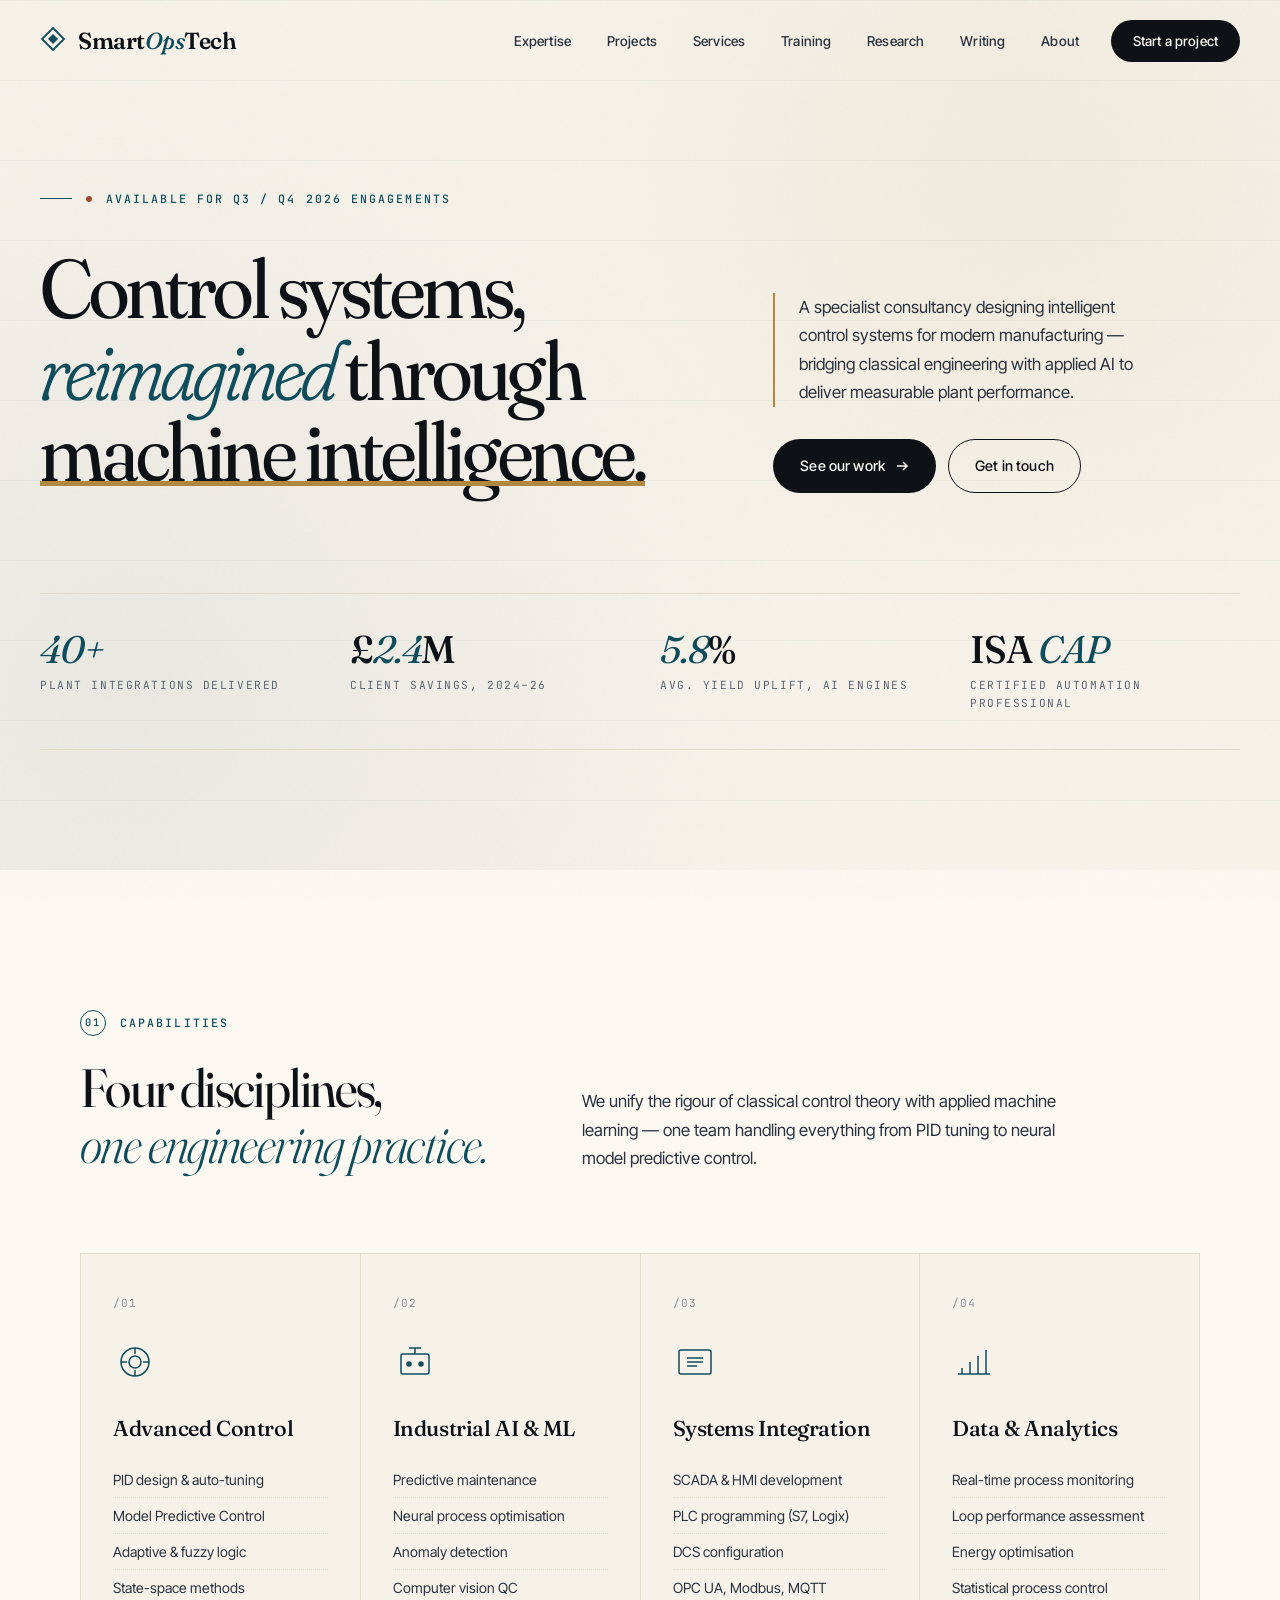
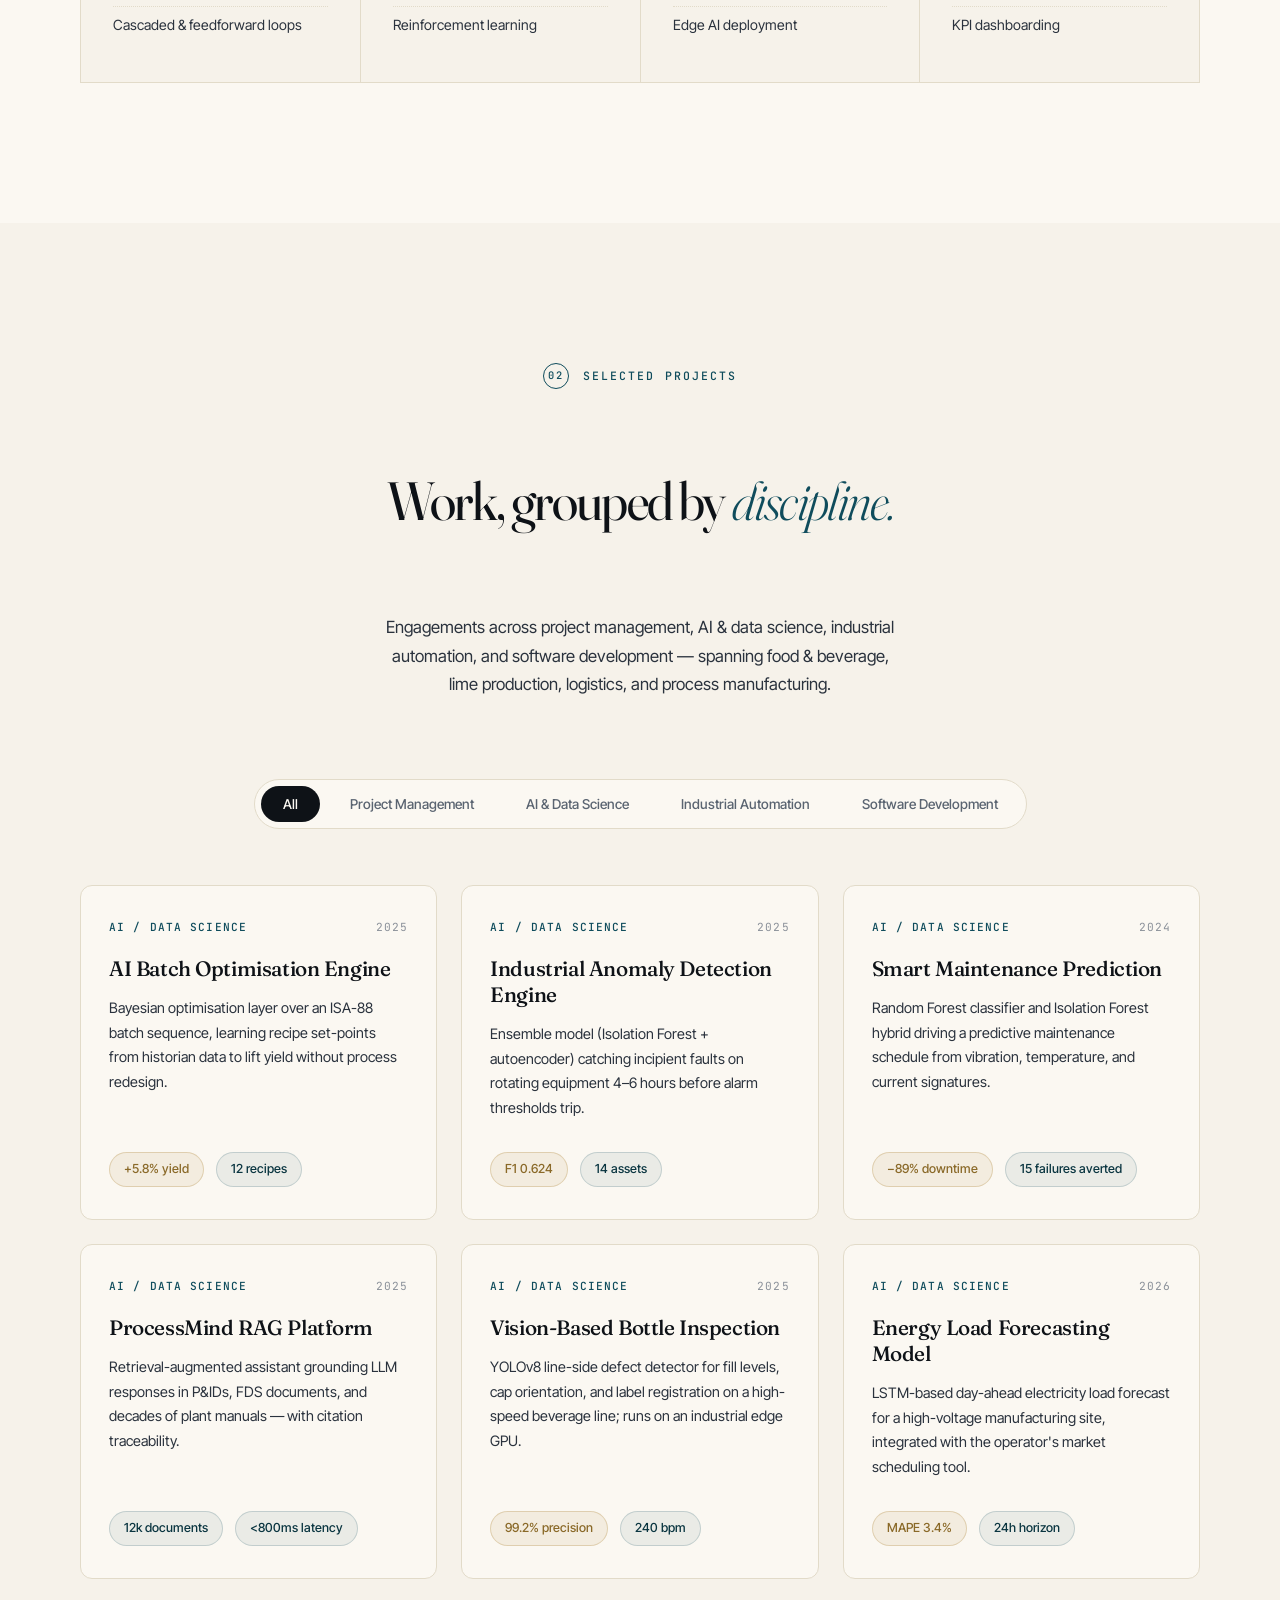
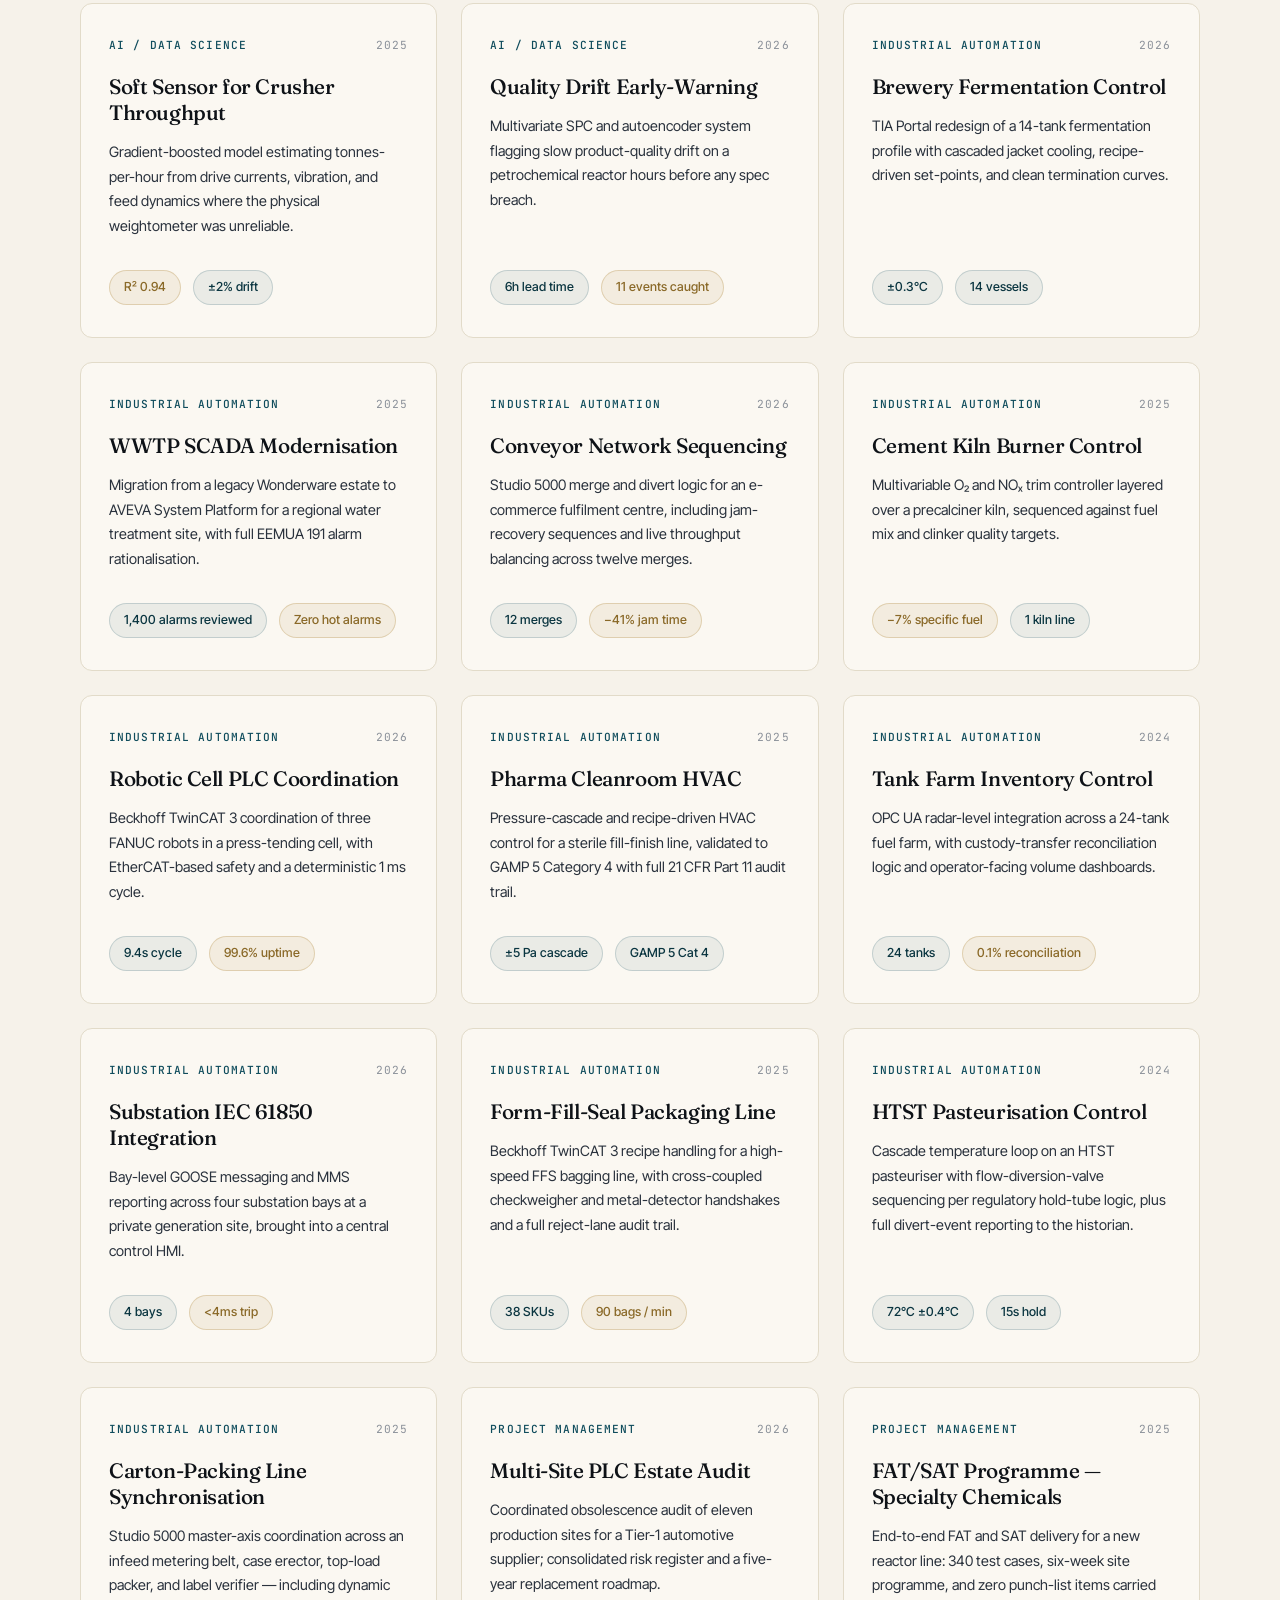
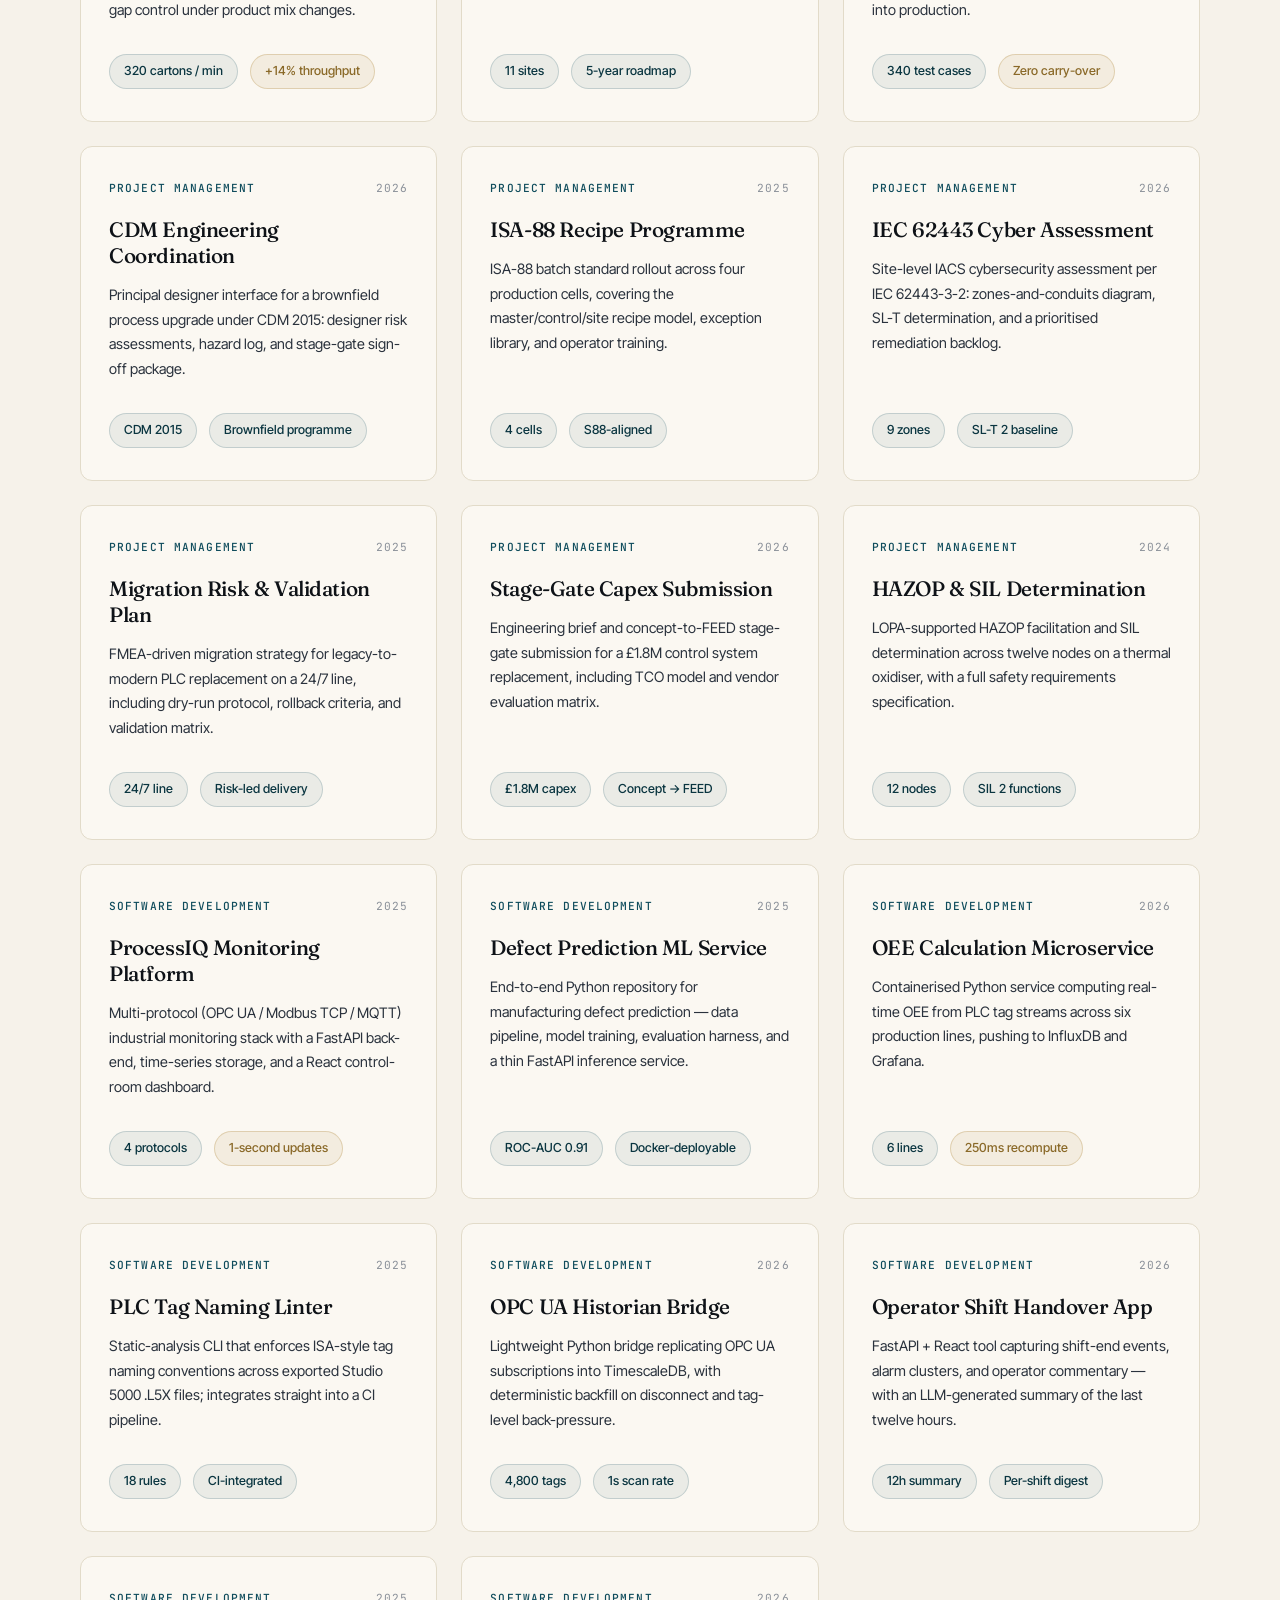
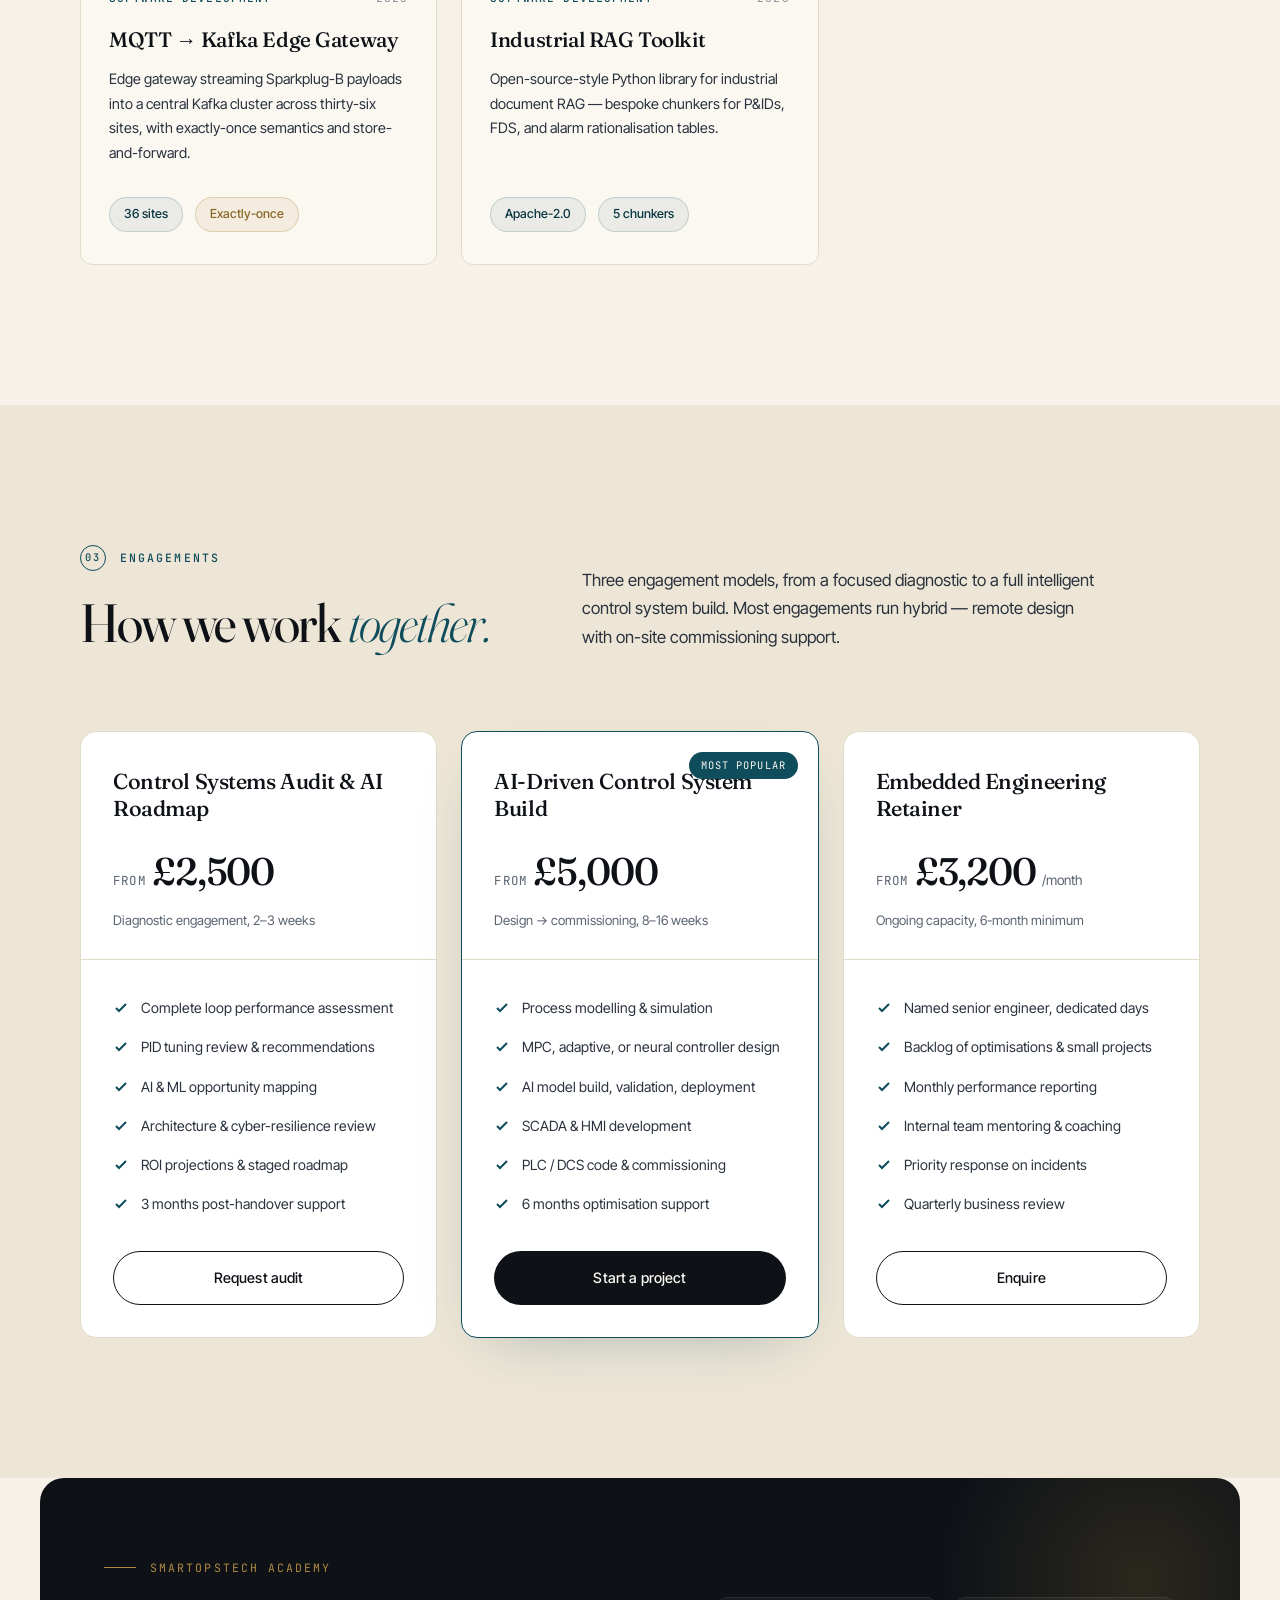
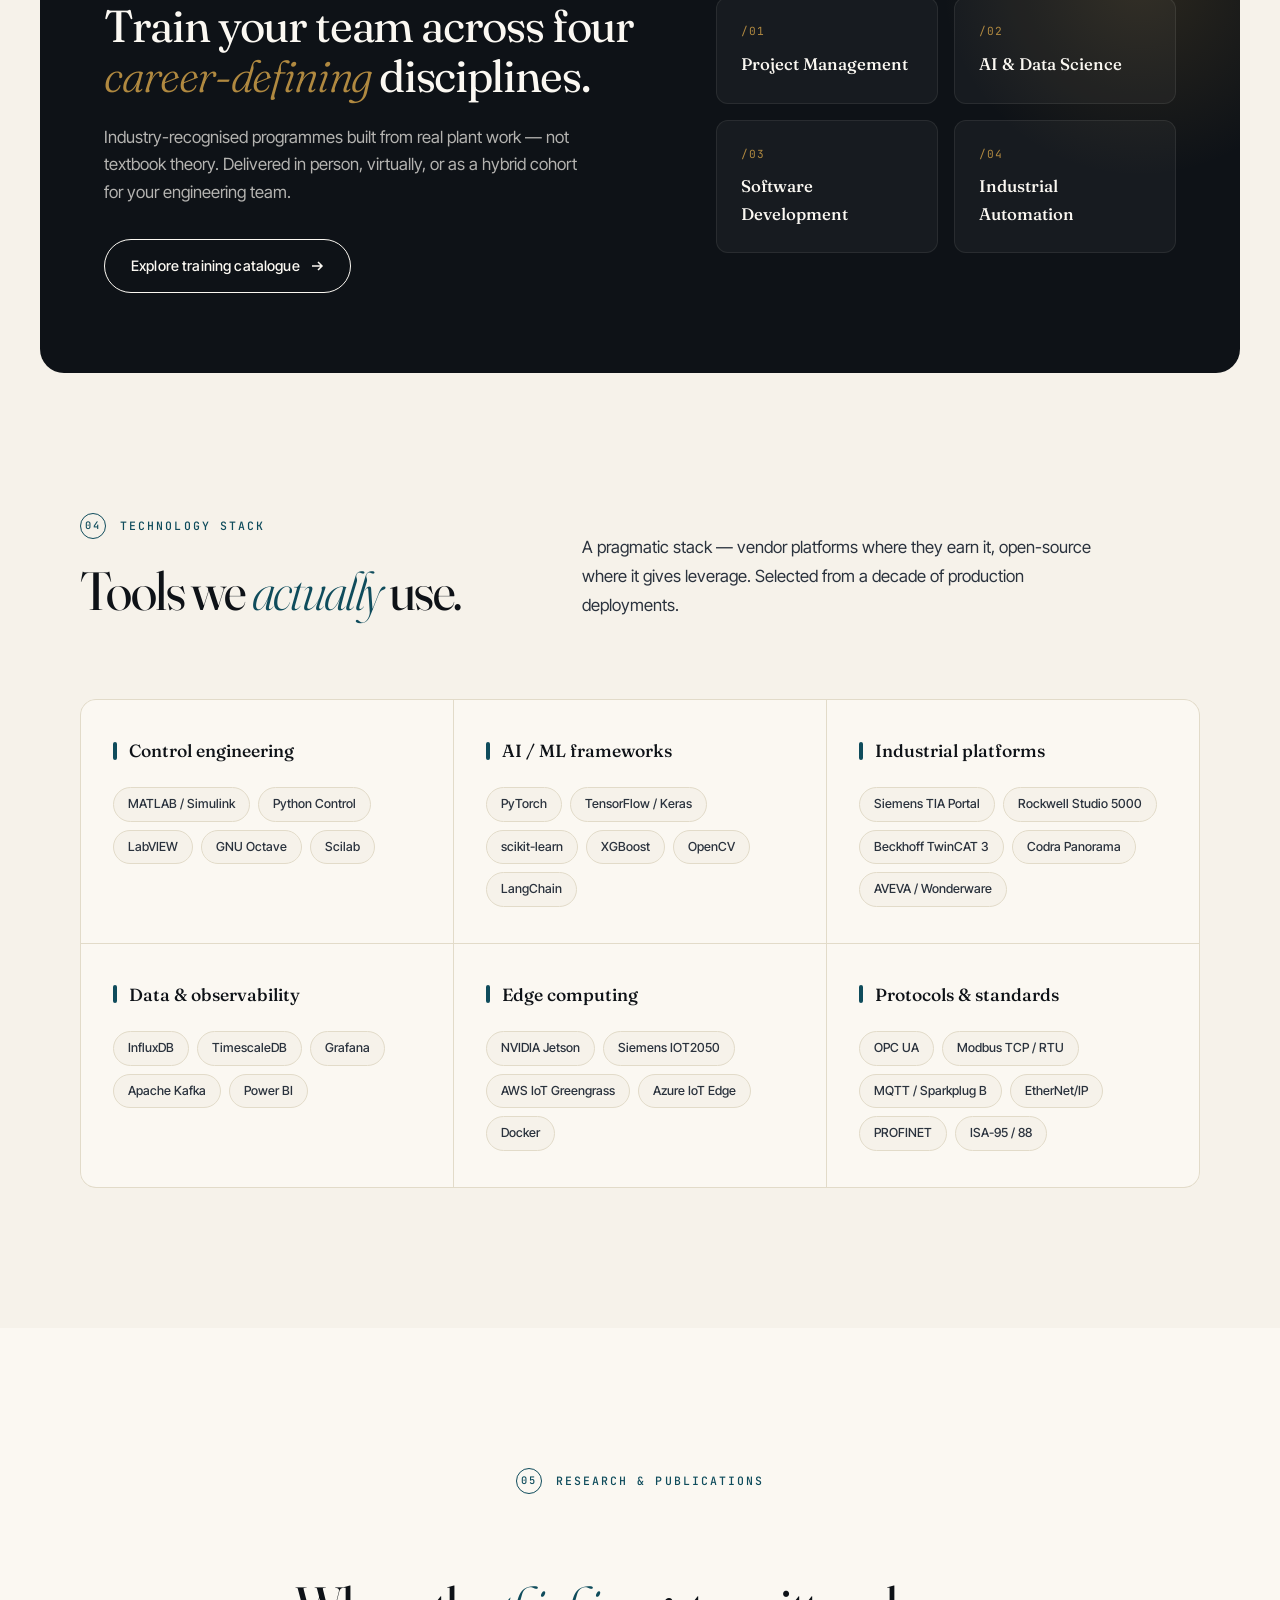
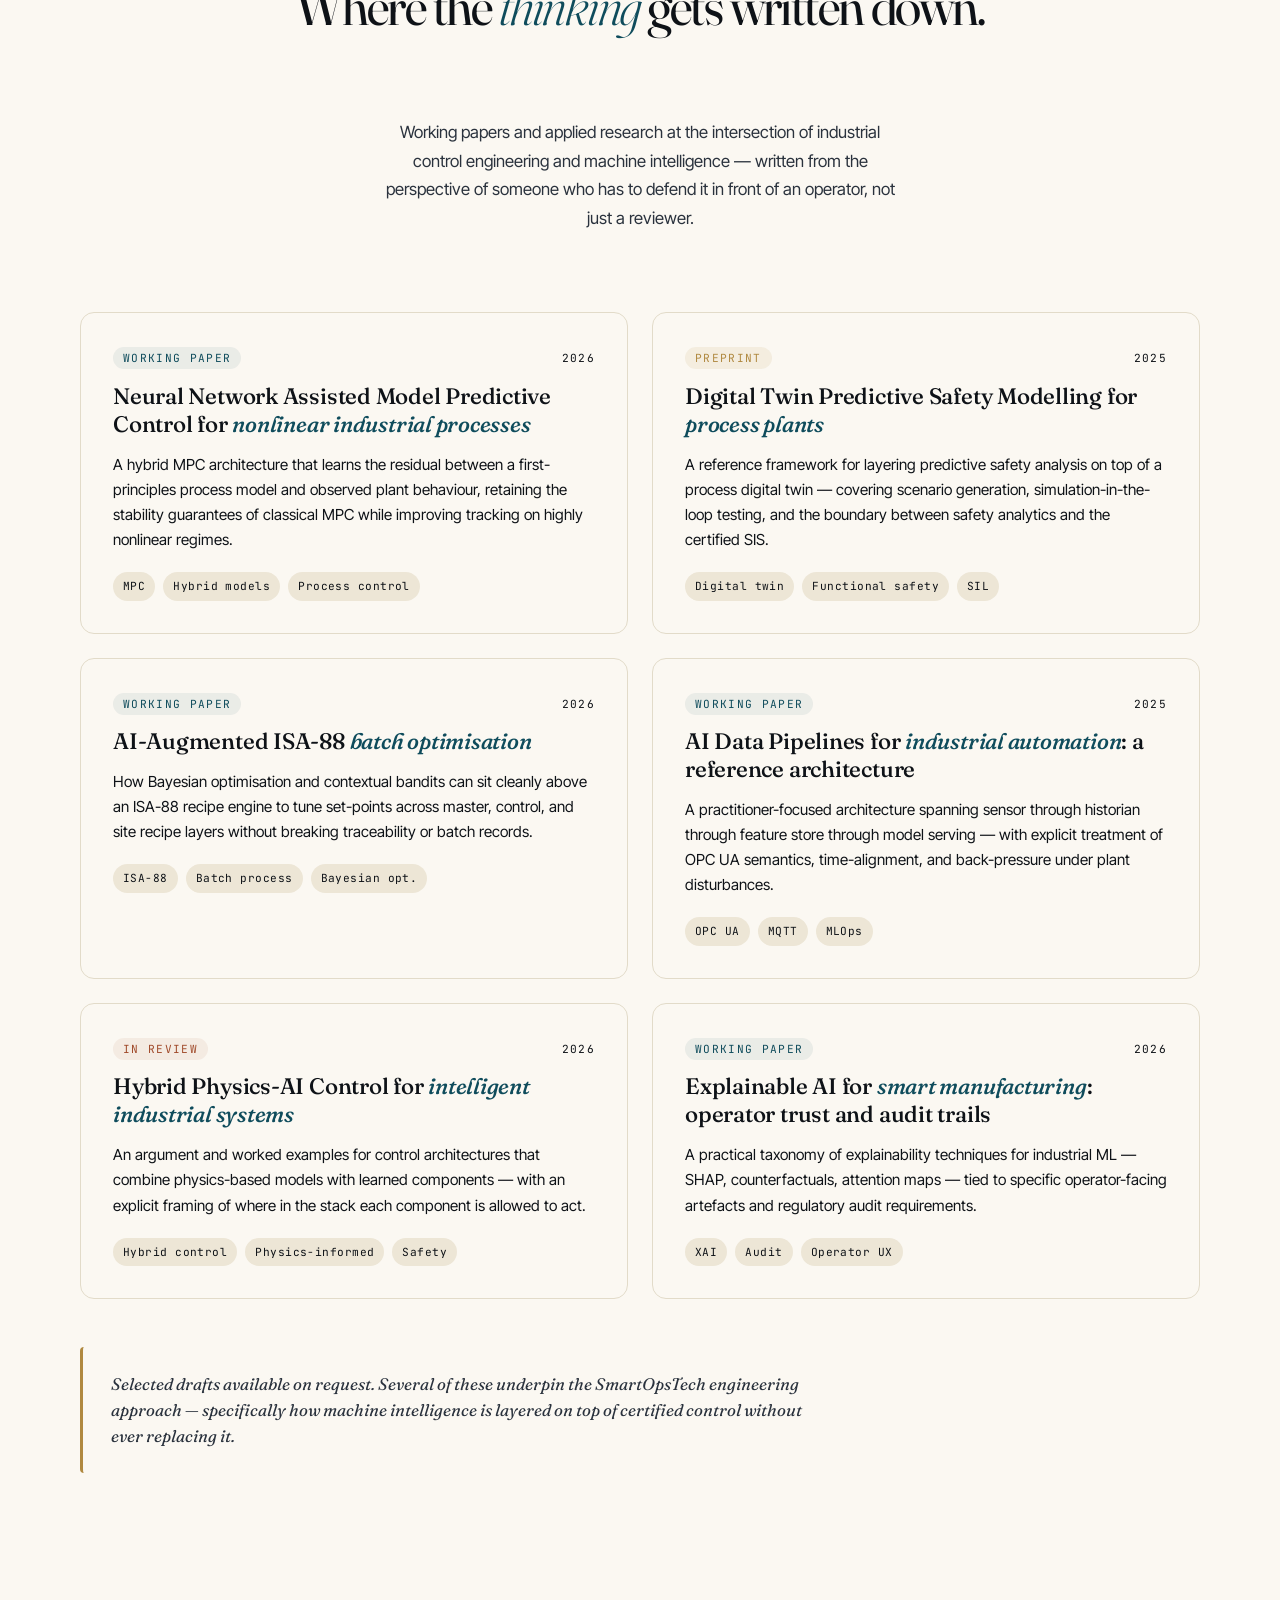
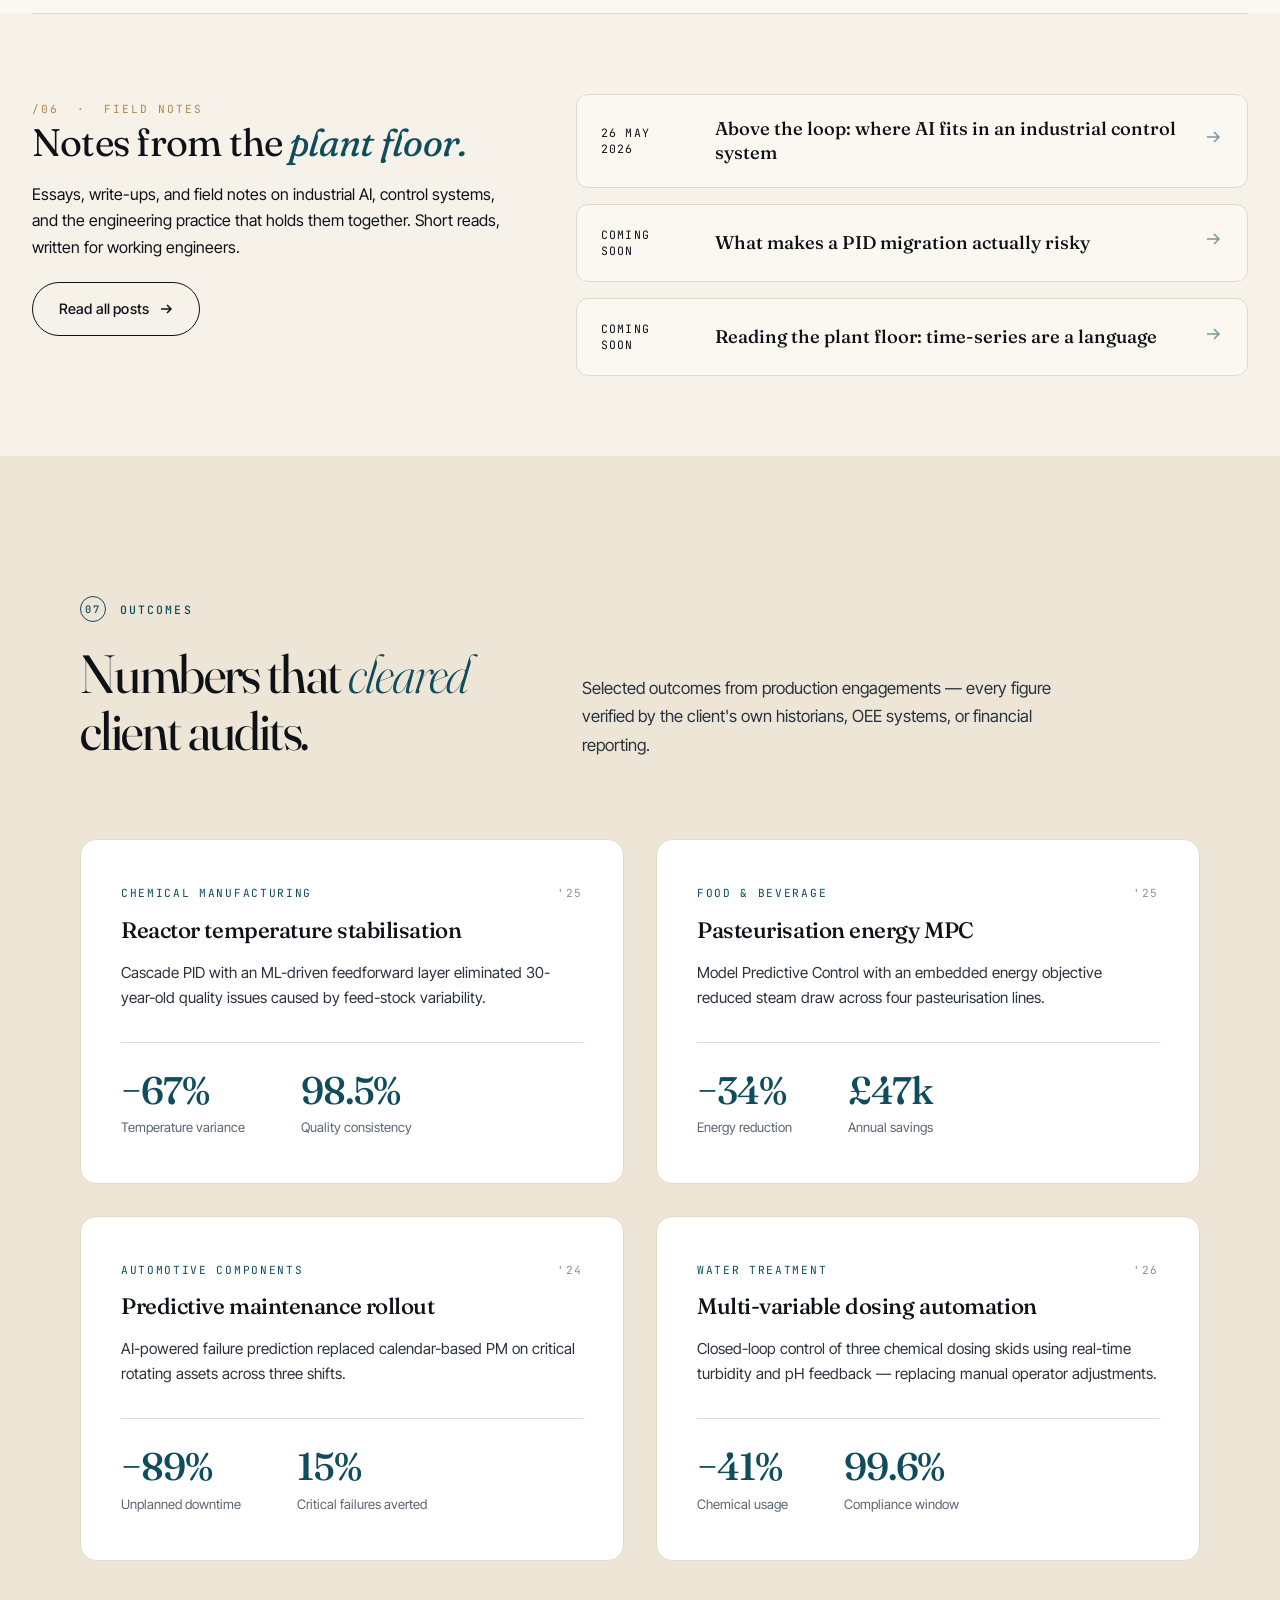
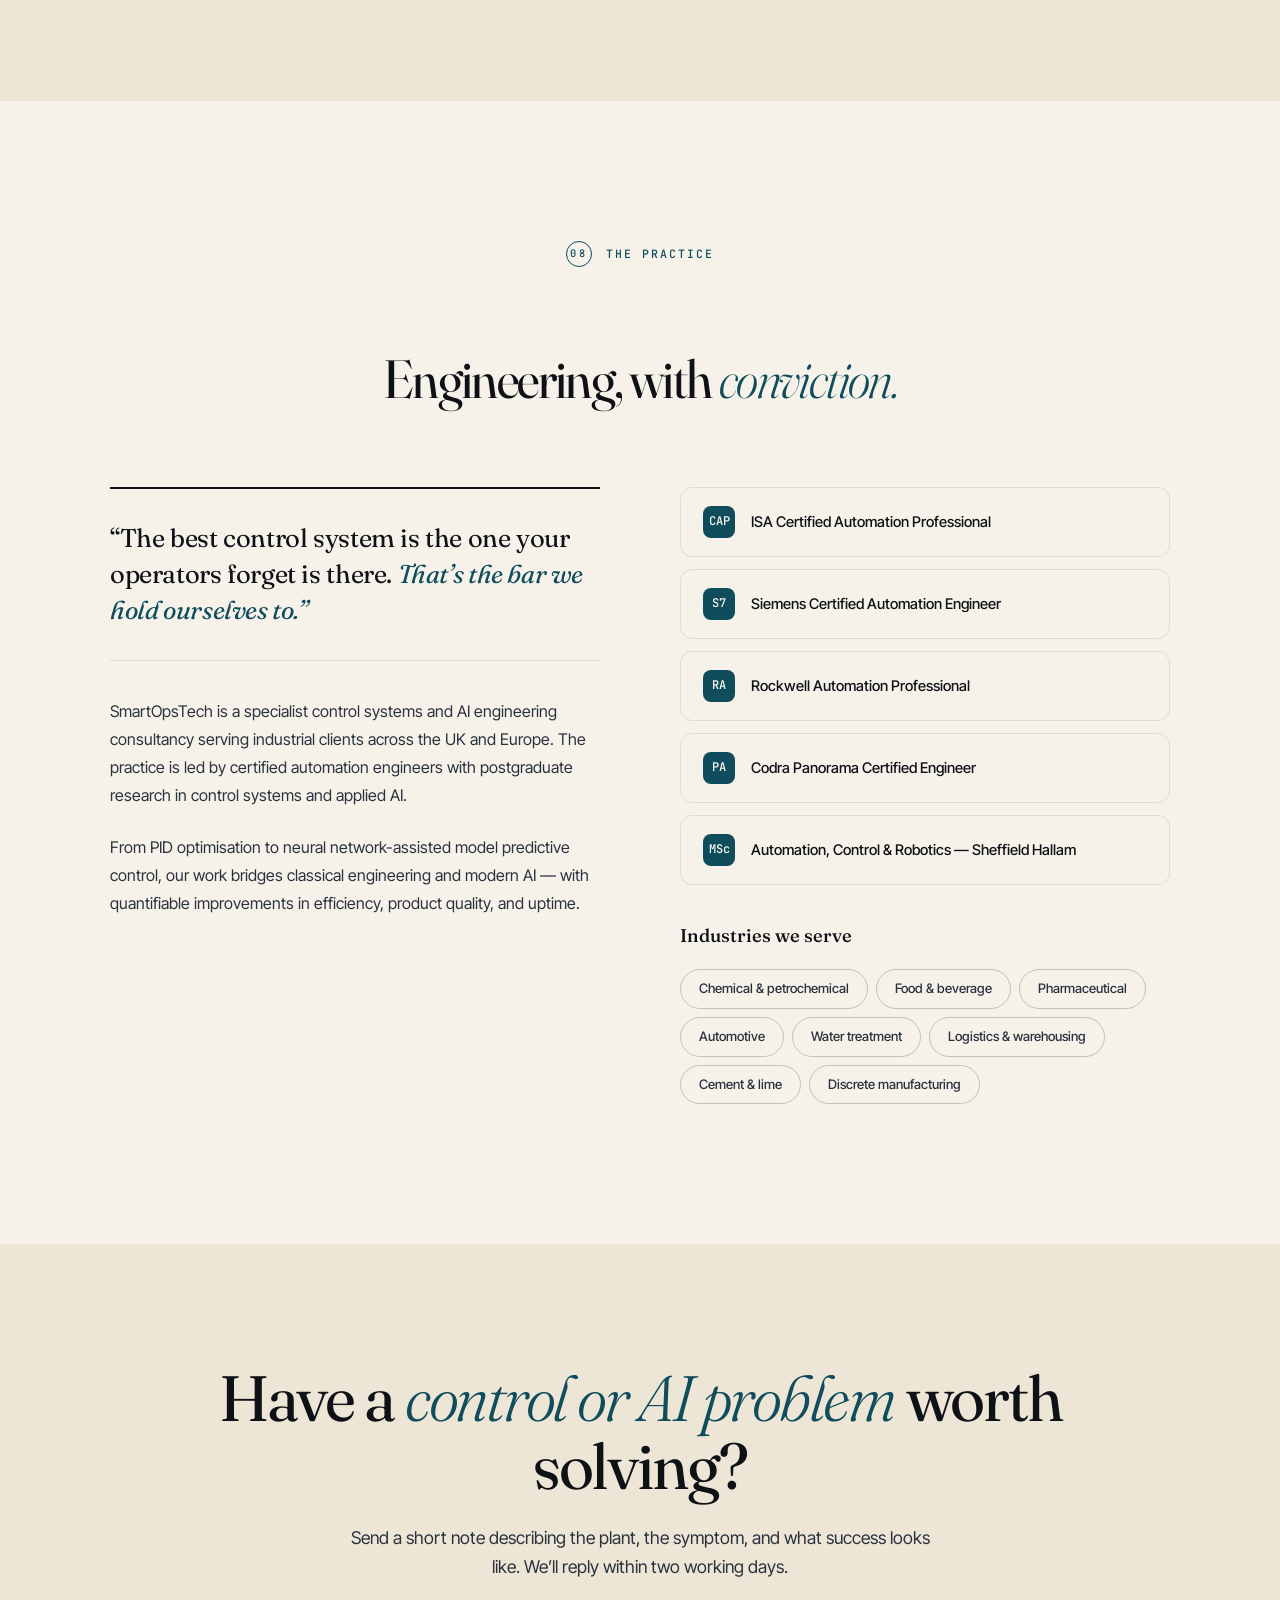
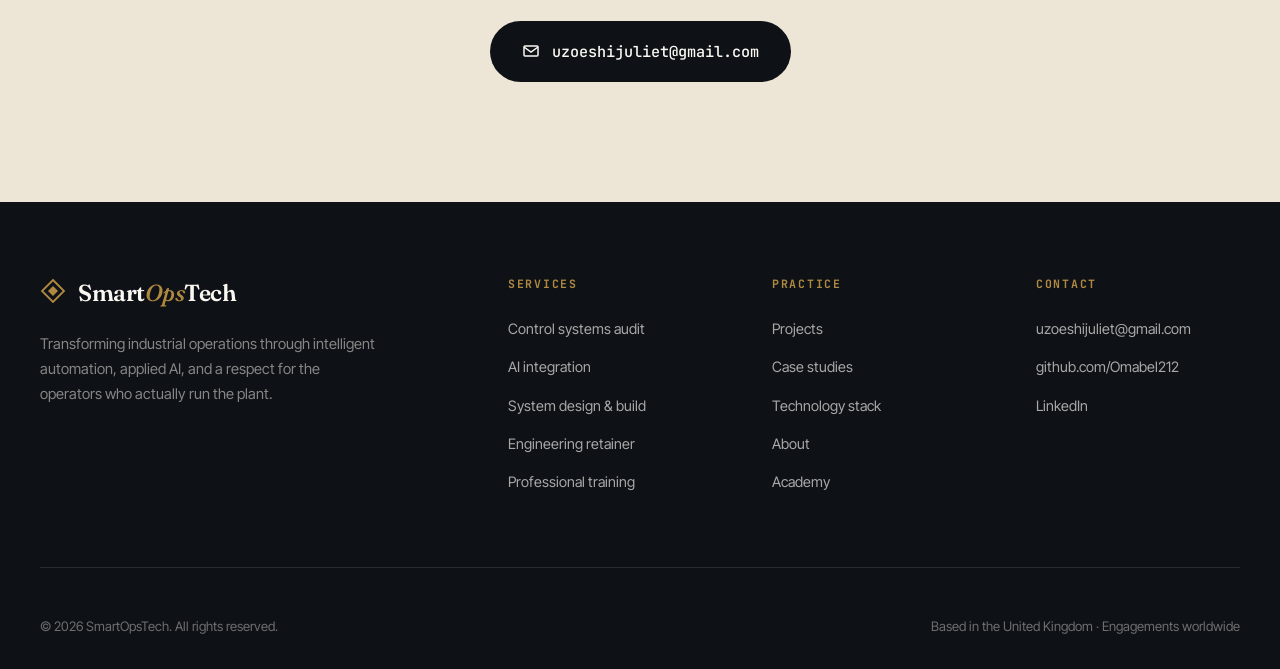
==== commit 13546633: "Add files via upload" ====
--- a/index.html
+++ b/index.html
@@ -954,6 +954,199 @@
             color: var(--ink);
         }
 
+        /* ─── RESEARCH & PUBLICATIONS ─── */
+        .pub-grid {
+            display: grid;
+            grid-template-columns: repeat(2, 1fr);
+            gap: 24px;
+            margin-top: 56px;
+        }
+
+        .pub-card {
+            position: relative;
+            padding: 36px 32px 32px;
+            background: var(--paper-ivory);
+            border: 1px solid var(--line);
+            border-radius: 14px;
+            transition: transform 0.4s var(--ease), box-shadow 0.4s var(--ease), border-color 0.4s var(--ease);
+            display: flex;
+            flex-direction: column;
+            gap: 14px;
+        }
+
+        .pub-card:hover {
+            transform: translateY(-4px);
+            border-color: rgba(15, 76, 92, 0.35);
+            box-shadow: 0 18px 40px -28px rgba(15, 30, 40, 0.35);
+        }
+
+        .pub-meta {
+            display: flex;
+            justify-content: space-between;
+            align-items: center;
+            font-family: 'JetBrains Mono', monospace;
+            font-size: 0.7rem;
+            text-transform: uppercase;
+            letter-spacing: 0.12em;
+            color: var(--muted);
+        }
+
+        .pub-status {
+            color: var(--teal);
+            padding: 4px 10px;
+            background: var(--teal-soft);
+            border-radius: 999px;
+        }
+
+        .pub-status.preprint { color: var(--gold); background: rgba(176, 137, 64, 0.1); }
+        .pub-status.in-review { color: var(--rust); background: rgba(160, 74, 42, 0.08); }
+
+        .pub-card h3 {
+            font-family: 'Fraunces', serif;
+            font-size: 1.4rem;
+            font-weight: 500;
+            line-height: 1.25;
+            letter-spacing: -0.01em;
+            color: var(--ink);
+        }
+
+        .pub-card h3 em {
+            font-style: italic;
+            color: var(--teal);
+            font-variation-settings: 'opsz' 36, 'SOFT' 50;
+        }
+
+        .pub-abstract {
+            font-size: 0.95rem;
+            line-height: 1.65;
+            color: var(--muted);
+        }
+
+        .pub-keys {
+            display: flex;
+            flex-wrap: wrap;
+            gap: 8px;
+            margin-top: 6px;
+        }
+
+        .pub-keys span {
+            font-family: 'JetBrains Mono', monospace;
+            font-size: 0.7rem;
+            color: var(--ink);
+            background: var(--paper-deep);
+            padding: 5px 10px;
+            border-radius: 999px;
+            letter-spacing: 0.04em;
+        }
+
+        .research-note {
+            margin-top: 48px;
+            padding: 24px 28px;
+            background: var(--paper-ivory);
+            border-left: 3px solid var(--gold);
+            border-radius: 4px;
+            font-family: 'Fraunces', serif;
+            font-style: italic;
+            font-size: 1.05rem;
+            line-height: 1.55;
+            color: var(--ink-soft);
+            max-width: 760px;
+        }
+
+        /* ─── WRITING / INSIGHTS TEASER ─── */
+        .writing-teaser {
+            padding: 0 32px;
+            background: var(--paper);
+        }
+
+        .writing-teaser-inner {
+            max-width: 1280px;
+            margin: 0 auto;
+            padding: 80px 0;
+            display: grid;
+            grid-template-columns: 1fr 1.4fr;
+            gap: 64px;
+            align-items: start;
+            border-top: 1px solid var(--line);
+        }
+
+        .writing-teaser h2 {
+            font-family: 'Fraunces', serif;
+            font-size: clamp(2rem, 3vw, 2.6rem);
+            font-weight: 400;
+            line-height: 1.1;
+            letter-spacing: -0.02em;
+            color: var(--ink);
+            margin-bottom: 18px;
+        }
+
+        .writing-teaser h2 em {
+            font-style: italic;
+            color: var(--teal);
+            font-variation-settings: 'opsz' 42, 'SOFT' 50;
+        }
+
+        .writing-teaser .lede {
+            font-size: 1rem;
+            line-height: 1.65;
+            color: var(--muted);
+            margin-bottom: 22px;
+        }
+
+        .writing-posts {
+            display: grid;
+            grid-template-columns: 1fr;
+            gap: 16px;
+        }
+
+        .writing-card {
+            display: grid;
+            grid-template-columns: 90px 1fr auto;
+            gap: 24px;
+            align-items: center;
+            padding: 22px 24px;
+            background: var(--paper-ivory);
+            border: 1px solid var(--line);
+            border-radius: 12px;
+            text-decoration: none;
+            color: inherit;
+            transition: transform 0.3s var(--ease), border-color 0.3s var(--ease), box-shadow 0.3s var(--ease);
+        }
+
+        .writing-card:hover {
+            transform: translateX(4px);
+            border-color: rgba(15, 76, 92, 0.4);
+            box-shadow: 0 14px 28px -22px rgba(15, 30, 40, 0.4);
+        }
+
+        .writing-date {
+            font-family: 'JetBrains Mono', monospace;
+            font-size: 0.72rem;
+            color: var(--muted);
+            text-transform: uppercase;
+            letter-spacing: 0.1em;
+            line-height: 1.4;
+        }
+
+        .writing-card h4 {
+            font-family: 'Fraunces', serif;
+            font-size: 1.15rem;
+            font-weight: 500;
+            line-height: 1.3;
+            color: var(--ink);
+        }
+
+        .writing-card .arrow {
+            color: var(--teal);
+            opacity: 0.55;
+            transition: opacity 0.3s var(--ease), transform 0.3s var(--ease);
+        }
+
+        .writing-card:hover .arrow {
+            opacity: 1;
+            transform: translateX(3px);
+        }
+
         /* ─── TECHNOLOGIES ─── */
         .tech-grid {
             display: grid;
@@ -1344,6 +1537,11 @@
             .about-layout { grid-template-columns: 1fr; gap: 48px; }
             .training-teaser { padding: 0 24px; }
             .training-teaser-inner { grid-template-columns: 1fr; padding: 56px 32px; gap: 36px; }
+            .pub-grid { grid-template-columns: 1fr; }
+            .writing-teaser { padding: 0 24px; }
+            .writing-teaser-inner { grid-template-columns: 1fr; gap: 36px; padding: 64px 0; }
+            .writing-card { grid-template-columns: 1fr auto; }
+            .writing-card .writing-date { grid-column: 1 / -1; }
             .footer-grid { grid-template-columns: 1fr 1fr; }
             .nav { padding: 16px 24px; }
             .nav.scrolled { padding: 12px 24px; }
@@ -1396,7 +1594,8 @@
             <li><a href="#projects">Projects</a></li>
             <li><a href="#services">Services</a></li>
             <li><a href="training.html">Training</a></li>
-            <li><a href="#results">Results</a></li>
+            <li><a href="#research">Research</a></li>
+            <li><a href="blog.html">Writing</a></li>
             <li><a href="#about">About</a></li>
             <li><a href="#contact" class="nav-cta">Start a project</a></li>
         </ul>
@@ -1560,7 +1759,7 @@
 
         <div class="projects-grid">
 
-            <!-- AI -->
+            <!-- AI & Data Science -->
             <article class="project-card show" data-cat="ai">
                 <div class="project-meta"><span class="project-cat">AI / Data Science</span><span>2025</span></div>
                 <h3>AI Batch Optimisation Engine</h3>
@@ -1570,7 +1769,6 @@
                     <span class="project-stat">12 recipes</span>
                 </div>
             </article>
-
             <article class="project-card show" data-cat="ai">
                 <div class="project-meta"><span class="project-cat">AI / Data Science</span><span>2025</span></div>
                 <h3>Industrial Anomaly Detection Engine</h3>
@@ -1580,7 +1778,6 @@
                     <span class="project-stat">14 assets</span>
                 </div>
             </article>
-
             <article class="project-card show" data-cat="ai">
                 <div class="project-meta"><span class="project-cat">AI / Data Science</span><span>2024</span></div>
                 <h3>Smart Maintenance Prediction</h3>
@@ -1590,96 +1787,227 @@
                     <span class="project-stat">15 failures averted</span>
                 </div>
             </article>
-
             <article class="project-card show" data-cat="ai">
                 <div class="project-meta"><span class="project-cat">AI / Data Science</span><span>2025</span></div>
                 <h3>ProcessMind RAG Platform</h3>
-                <p class="project-desc">Retrieval-augmented assistant grounding LLM responses in P&amp;IDs, FDS documents, and 30 years of plant manuals &mdash; with citation traceability.</p>
+                <p class="project-desc">Retrieval-augmented assistant grounding LLM responses in P&amp;IDs, FDS documents, and decades of plant manuals &mdash; with citation traceability.</p>
                 <div>
                     <span class="project-stat">12k documents</span>
                     <span class="project-stat">&lt;800ms latency</span>
+                </div>
+            </article>
+            <article class="project-card show" data-cat="ai">
+                <div class="project-meta"><span class="project-cat">AI / Data Science</span><span>2025</span></div>
+                <h3>Vision-Based Bottle Inspection</h3>
+                <p class="project-desc">YOLOv8 line-side defect detector for fill levels, cap orientation, and label registration on a high-speed beverage line; runs on an industrial edge GPU.</p>
+                <div>
+                    <span class="project-stat gold">99.2% precision</span>
+                    <span class="project-stat">240 bpm</span>
+                </div>
+            </article>
+            <article class="project-card show" data-cat="ai">
+                <div class="project-meta"><span class="project-cat">AI / Data Science</span><span>2026</span></div>
+                <h3>Energy Load Forecasting Model</h3>
+                <p class="project-desc">LSTM-based day-ahead electricity load forecast for a high-voltage manufacturing site, integrated with the operator's market scheduling tool.</p>
+                <div>
+                    <span class="project-stat gold">MAPE 3.4%</span>
+                    <span class="project-stat">24h horizon</span>
+                </div>
+            </article>
+            <article class="project-card show" data-cat="ai">
+                <div class="project-meta"><span class="project-cat">AI / Data Science</span><span>2025</span></div>
+                <h3>Soft Sensor for Crusher Throughput</h3>
+                <p class="project-desc">Gradient-boosted model estimating tonnes-per-hour from drive currents, vibration, and feed dynamics where the physical weightometer was unreliable.</p>
+                <div>
+                    <span class="project-stat gold">R² 0.94</span>
+                    <span class="project-stat">&plusmn;2% drift</span>
+                </div>
+            </article>
+            <article class="project-card show" data-cat="ai">
+                <div class="project-meta"><span class="project-cat">AI / Data Science</span><span>2026</span></div>
+                <h3>Quality Drift Early-Warning</h3>
+                <p class="project-desc">Multivariate SPC and autoencoder system flagging slow product-quality drift on a petrochemical reactor hours before any spec breach.</p>
+                <div>
+                    <span class="project-stat">6h lead time</span>
+                    <span class="project-stat gold">11 events caught</span>
                 </div>
             </article>
 
             <!-- Industrial Automation -->
             <article class="project-card show" data-cat="ia">
                 <div class="project-meta"><span class="project-cat">Industrial Automation</span><span>2026</span></div>
-                <h3>Lhoist S5 &rarr; S7-1500 PID Migration</h3>
-                <p class="project-desc">Full STL-to-ladder conversion of seven control loops at a lime grinding plant, with PID_Compact technology objects on a CPU 1515-2 PN. Strategy document LGP-PID-MIG-001 Rev B.</p>
-                <div>
-                    <span class="project-stat">7 loops</span>
-                    <span class="project-stat gold">Zero unplanned outage</span>
-                </div>
-            </article>
-
+                <h3>Brewery Fermentation Control</h3>
+                <p class="project-desc">TIA Portal redesign of a 14-tank fermentation profile with cascaded jacket cooling, recipe-driven set-points, and clean termination curves.</p>
+                <div>
+                    <span class="project-stat">&plusmn;0.3°C</span>
+                    <span class="project-stat">14 vessels</span>
+                </div>
+            </article>
+            <article class="project-card show" data-cat="ia">
+                <div class="project-meta"><span class="project-cat">Industrial Automation</span><span>2025</span></div>
+                <h3>WWTP SCADA Modernisation</h3>
+                <p class="project-desc">Migration from a legacy Wonderware estate to AVEVA System Platform for a regional water treatment site, with full EEMUA 191 alarm rationalisation.</p>
+                <div>
+                    <span class="project-stat">1,400 alarms reviewed</span>
+                    <span class="project-stat gold">Zero hot alarms</span>
+                </div>
+            </article>
             <article class="project-card show" data-cat="ia">
                 <div class="project-meta"><span class="project-cat">Industrial Automation</span><span>2026</span></div>
-                <h3>Morrisons Gadbrook PLC &amp; SCADA Upgrade</h3>
-                <p class="project-desc">Nine-phase engineering programme (QUO-03141) covering hardware refresh, network segmentation, alarm rationalisation, and SCADA migration on a live food production site.</p>
-                <div>
-                    <span class="project-stat">£25.4k</span>
-                    <span class="project-stat">9 phases</span>
-                </div>
-            </article>
-
+                <h3>Conveyor Network Sequencing</h3>
+                <p class="project-desc">Studio 5000 merge and divert logic for an e-commerce fulfilment centre, including jam-recovery sequences and live throughput balancing across twelve merges.</p>
+                <div>
+                    <span class="project-stat">12 merges</span>
+                    <span class="project-stat gold">&minus;41% jam time</span>
+                </div>
+            </article>
+            <article class="project-card show" data-cat="ia">
+                <div class="project-meta"><span class="project-cat">Industrial Automation</span><span>2025</span></div>
+                <h3>Cement Kiln Burner Control</h3>
+                <p class="project-desc">Multivariable O&#8322; and NO&#8339; trim controller layered over a precalciner kiln, sequenced against fuel mix and clinker quality targets.</p>
+                <div>
+                    <span class="project-stat gold">&minus;7% specific fuel</span>
+                    <span class="project-stat">1 kiln line</span>
+                </div>
+            </article>
+            <article class="project-card show" data-cat="ia">
+                <div class="project-meta"><span class="project-cat">Industrial Automation</span><span>2026</span></div>
+                <h3>Robotic Cell PLC Coordination</h3>
+                <p class="project-desc">Beckhoff TwinCAT 3 coordination of three FANUC robots in a press-tending cell, with EtherCAT-based safety and a deterministic 1 ms cycle.</p>
+                <div>
+                    <span class="project-stat">9.4s cycle</span>
+                    <span class="project-stat gold">99.6% uptime</span>
+                </div>
+            </article>
+            <article class="project-card show" data-cat="ia">
+                <div class="project-meta"><span class="project-cat">Industrial Automation</span><span>2025</span></div>
+                <h3>Pharma Cleanroom HVAC</h3>
+                <p class="project-desc">Pressure-cascade and recipe-driven HVAC control for a sterile fill-finish line, validated to GAMP 5 Category 4 with full 21 CFR Part 11 audit trail.</p>
+                <div>
+                    <span class="project-stat">&plusmn;5 Pa cascade</span>
+                    <span class="project-stat">GAMP 5 Cat 4</span>
+                </div>
+            </article>
             <article class="project-card show" data-cat="ia">
                 <div class="project-meta"><span class="project-cat">Industrial Automation</span><span>2024</span></div>
-                <h3>RSLogix 5 &rarr; Studio 5000 Migration</h3>
-                <p class="project-desc">Code modernisation across a legacy SLC-500 estate to ControlLogix, including tag-mapping conventions, AOI library, and FAT/SAT documentation.</p>
-                <div>
-                    <span class="project-stat gold">+30% efficiency</span>
-                    <span class="project-stat">Migrated 18 routines</span>
+                <h3>Tank Farm Inventory Control</h3>
+                <p class="project-desc">OPC UA radar-level integration across a 24-tank fuel farm, with custody-transfer reconciliation logic and operator-facing volume dashboards.</p>
+                <div>
+                    <span class="project-stat">24 tanks</span>
+                    <span class="project-stat gold">0.1% reconciliation</span>
+                </div>
+            </article>
+            <article class="project-card show" data-cat="ia">
+                <div class="project-meta"><span class="project-cat">Industrial Automation</span><span>2026</span></div>
+                <h3>Substation IEC 61850 Integration</h3>
+                <p class="project-desc">Bay-level GOOSE messaging and MMS reporting across four substation bays at a private generation site, brought into a central control HMI.</p>
+                <div>
+                    <span class="project-stat">4 bays</span>
+                    <span class="project-stat gold">&lt;4ms trip</span>
+                </div>
+            </article>
+
+            <article class="project-card show" data-cat="ia">
+                <div class="project-meta"><span class="project-cat">Industrial Automation</span><span>2025</span></div>
+                <h3>Form-Fill-Seal Packaging Line</h3>
+                <p class="project-desc">Beckhoff TwinCAT 3 recipe handling for a high-speed FFS bagging line, with cross-coupled checkweigher and metal-detector handshakes and a full reject-lane audit trail.</p>
+                <div>
+                    <span class="project-stat">38 SKUs</span>
+                    <span class="project-stat gold">90 bags / min</span>
                 </div>
             </article>
 
             <article class="project-card show" data-cat="ia">
                 <div class="project-meta"><span class="project-cat">Industrial Automation</span><span>2024</span></div>
-                <h3>CIP Milk Tanker Reception</h3>
-                <p class="project-desc">Clean-in-place sequence design and PLC implementation for milk tanker bay (PRJ1878), with conductivity-based phase transitions and full audit logging.</p>
-                <div>
-                    <span class="project-stat">15-minute cycle</span>
-                    <span class="project-stat">EHEDG-aligned</span>
+                <h3>HTST Pasteurisation Control</h3>
+                <p class="project-desc">Cascade temperature loop on an HTST pasteuriser with flow-diversion-valve sequencing per regulatory hold-tube logic, plus full divert-event reporting to the historian.</p>
+                <div>
+                    <span class="project-stat">72°C &plusmn;0.4°C</span>
+                    <span class="project-stat">15s hold</span>
                 </div>
             </article>
 
             <article class="project-card show" data-cat="ia">
                 <div class="project-meta"><span class="project-cat">Industrial Automation</span><span>2025</span></div>
-                <h3>FedEx LoRaWAN Energy Monitoring</h3>
-                <p class="project-desc">Site-wide energy management system on LoRaWAN, feeding a custom dashboard for sub-metering and demand-response insight (PRJ1916).</p>
-                <div>
-                    <span class="project-stat">42 nodes</span>
-                    <span class="project-stat gold">&minus;12% kWh</span>
+                <h3>Carton-Packing Line Synchronisation</h3>
+                <p class="project-desc">Studio 5000 master-axis coordination across an infeed metering belt, case erector, top-load packer, and label verifier &mdash; including dynamic gap control under product mix changes.</p>
+                <div>
+                    <span class="project-stat">320 cartons / min</span>
+                    <span class="project-stat gold">+14% throughput</span>
                 </div>
             </article>
 
             <!-- Project Management -->
             <article class="project-card show" data-cat="pm">
                 <div class="project-meta"><span class="project-cat">Project Management</span><span>2026</span></div>
-                <h3>Packaging FDS Programme</h3>
-                <p class="project-desc">Functional and software design documentation (PKG-FDS-001) across Siemens TIA, Rockwell Studio 5000, and Beckhoff TwinCAT 3 &mdash; coordinated as a single deliverable family.</p>
-                <div>
-                    <span class="project-stat">3 platforms</span>
-                    <span class="project-stat">13 supporting sheets</span>
-                </div>
-            </article>
-
+                <h3>Multi-Site PLC Estate Audit</h3>
+                <p class="project-desc">Coordinated obsolescence audit of eleven production sites for a Tier-1 automotive supplier; consolidated risk register and a five-year replacement roadmap.</p>
+                <div>
+                    <span class="project-stat">11 sites</span>
+                    <span class="project-stat">5-year roadmap</span>
+                </div>
+            </article>
+            <article class="project-card show" data-cat="pm">
+                <div class="project-meta"><span class="project-cat">Project Management</span><span>2025</span></div>
+                <h3>FAT/SAT Programme — Specialty Chemicals</h3>
+                <p class="project-desc">End-to-end FAT and SAT delivery for a new reactor line: 340 test cases, six-week site programme, and zero punch-list items carried into production.</p>
+                <div>
+                    <span class="project-stat">340 test cases</span>
+                    <span class="project-stat gold">Zero carry-over</span>
+                </div>
+            </article>
             <article class="project-card show" data-cat="pm">
                 <div class="project-meta"><span class="project-cat">Project Management</span><span>2026</span></div>
-                <h3>Morrisons Gantt &amp; Engineering Plan</h3>
-                <p class="project-desc">End-to-end project plan with Gantt scheduling, RACI matrix, and a nine-phase engineering guideline document for the Gadbrook PLC/SCADA upgrade.</p>
-                <div>
-                    <span class="project-stat">22-week schedule</span>
-                    <span class="project-stat">9 work packages</span>
-                </div>
-            </article>
-
+                <h3>CDM Engineering Coordination</h3>
+                <p class="project-desc">Principal designer interface for a brownfield process upgrade under CDM 2015: designer risk assessments, hazard log, and stage-gate sign-off package.</p>
+                <div>
+                    <span class="project-stat">CDM 2015</span>
+                    <span class="project-stat">Brownfield programme</span>
+                </div>
+            </article>
             <article class="project-card show" data-cat="pm">
                 <div class="project-meta"><span class="project-cat">Project Management</span><span>2025</span></div>
-                <h3>PID Migration Strategy (Rev B)</h3>
-                <p class="project-desc">Formal migration strategy document covering risk register, validation plan, and rollback criteria for seven control loops across two production lines.</p>
-                <div>
-                    <span class="project-stat">2 lines</span>
+                <h3>ISA-88 Recipe Programme</h3>
+                <p class="project-desc">ISA-88 batch standard rollout across four production cells, covering the master/control/site recipe model, exception library, and operator training.</p>
+                <div>
+                    <span class="project-stat">4 cells</span>
+                    <span class="project-stat">S88-aligned</span>
+                </div>
+            </article>
+            <article class="project-card show" data-cat="pm">
+                <div class="project-meta"><span class="project-cat">Project Management</span><span>2026</span></div>
+                <h3>IEC 62443 Cyber Assessment</h3>
+                <p class="project-desc">Site-level IACS cybersecurity assessment per IEC 62443-3-2: zones-and-conduits diagram, SL-T determination, and a prioritised remediation backlog.</p>
+                <div>
+                    <span class="project-stat">9 zones</span>
+                    <span class="project-stat">SL-T 2 baseline</span>
+                </div>
+            </article>
+            <article class="project-card show" data-cat="pm">
+                <div class="project-meta"><span class="project-cat">Project Management</span><span>2025</span></div>
+                <h3>Migration Risk &amp; Validation Plan</h3>
+                <p class="project-desc">FMEA-driven migration strategy for legacy-to-modern PLC replacement on a 24/7 line, including dry-run protocol, rollback criteria, and validation matrix.</p>
+                <div>
+                    <span class="project-stat">24/7 line</span>
                     <span class="project-stat">Risk-led delivery</span>
+                </div>
+            </article>
+            <article class="project-card show" data-cat="pm">
+                <div class="project-meta"><span class="project-cat">Project Management</span><span>2026</span></div>
+                <h3>Stage-Gate Capex Submission</h3>
+                <p class="project-desc">Engineering brief and concept-to-FEED stage-gate submission for a £1.8M control system replacement, including TCO model and vendor evaluation matrix.</p>
+                <div>
+                    <span class="project-stat">£1.8M capex</span>
+                    <span class="project-stat">Concept → FEED</span>
+                </div>
+            </article>
+            <article class="project-card show" data-cat="pm">
+                <div class="project-meta"><span class="project-cat">Project Management</span><span>2024</span></div>
+                <h3>HAZOP &amp; SIL Determination</h3>
+                <p class="project-desc">LOPA-supported HAZOP facilitation and SIL determination across twelve nodes on a thermal oxidiser, with a full safety requirements specification.</p>
+                <div>
+                    <span class="project-stat">12 nodes</span>
+                    <span class="project-stat">SIL 2 functions</span>
                 </div>
             </article>
 
@@ -1687,34 +2015,77 @@
             <article class="project-card show" data-cat="sw">
                 <div class="project-meta"><span class="project-cat">Software Development</span><span>2025</span></div>
                 <h3>ProcessIQ Monitoring Platform</h3>
-                <p class="project-desc">Multi-protocol (OPC UA / Modbus TCP / MQTT) industrial monitoring stack with a FastAPI back-end, time-series storage, and a React control room dashboard.</p>
+                <p class="project-desc">Multi-protocol (OPC UA / Modbus TCP / MQTT) industrial monitoring stack with a FastAPI back-end, time-series storage, and a React control-room dashboard.</p>
                 <div>
                     <span class="project-stat">4 protocols</span>
                     <span class="project-stat gold">1-second updates</span>
                 </div>
             </article>
-
             <article class="project-card show" data-cat="sw">
                 <div class="project-meta"><span class="project-cat">Software Development</span><span>2025</span></div>
                 <h3>Defect Prediction ML Service</h3>
-                <p class="project-desc">End-to-end Python ML repository for manufacturing defect prediction &mdash; data pipeline, model training, evaluation harness, and a thin inference API.</p>
+                <p class="project-desc">End-to-end Python repository for manufacturing defect prediction &mdash; data pipeline, model training, evaluation harness, and a thin FastAPI inference service.</p>
                 <div>
                     <span class="project-stat">ROC-AUC 0.91</span>
                     <span class="project-stat">Docker-deployable</span>
                 </div>
             </article>
-
             <article class="project-card show" data-cat="sw">
                 <div class="project-meta"><span class="project-cat">Software Development</span><span>2026</span></div>
-                <h3>InControl SCADA Screen Suite</h3>
-                <p class="project-desc">Branded SCADA HMI screen library &mdash; overview, trends, alarms, recipe management &mdash; following ISA-101 high-performance HMI principles.</p>
-                <div>
-                    <span class="project-stat">ISA-101</span>
-                    <span class="project-stat">9 base screens</span>
-                </div>
-            </article>
-
-        </div>
+                <h3>OEE Calculation Microservice</h3>
+                <p class="project-desc">Containerised Python service computing real-time OEE from PLC tag streams across six production lines, pushing to InfluxDB and Grafana.</p>
+                <div>
+                    <span class="project-stat">6 lines</span>
+                    <span class="project-stat gold">250ms recompute</span>
+                </div>
+            </article>
+            <article class="project-card show" data-cat="sw">
+                <div class="project-meta"><span class="project-cat">Software Development</span><span>2025</span></div>
+                <h3>PLC Tag Naming Linter</h3>
+                <p class="project-desc">Static-analysis CLI that enforces ISA-style tag naming conventions across exported Studio 5000 .L5X files; integrates straight into a CI pipeline.</p>
+                <div>
+                    <span class="project-stat">18 rules</span>
+                    <span class="project-stat">CI-integrated</span>
+                </div>
+            </article>
+            <article class="project-card show" data-cat="sw">
+                <div class="project-meta"><span class="project-cat">Software Development</span><span>2026</span></div>
+                <h3>OPC UA Historian Bridge</h3>
+                <p class="project-desc">Lightweight Python bridge replicating OPC UA subscriptions into TimescaleDB, with deterministic backfill on disconnect and tag-level back-pressure.</p>
+                <div>
+                    <span class="project-stat">4,800 tags</span>
+                    <span class="project-stat">1s scan rate</span>
+                </div>
+            </article>
+            <article class="project-card show" data-cat="sw">
+                <div class="project-meta"><span class="project-cat">Software Development</span><span>2026</span></div>
+                <h3>Operator Shift Handover App</h3>
+                <p class="project-desc">FastAPI + React tool capturing shift-end events, alarm clusters, and operator commentary &mdash; with an LLM-generated summary of the last twelve hours.</p>
+                <div>
+                    <span class="project-stat">12h summary</span>
+                    <span class="project-stat">Per-shift digest</span>
+                </div>
+            </article>
+            <article class="project-card show" data-cat="sw">
+                <div class="project-meta"><span class="project-cat">Software Development</span><span>2025</span></div>
+                <h3>MQTT → Kafka Edge Gateway</h3>
+                <p class="project-desc">Edge gateway streaming Sparkplug-B payloads into a central Kafka cluster across thirty-six sites, with exactly-once semantics and store-and-forward.</p>
+                <div>
+                    <span class="project-stat">36 sites</span>
+                    <span class="project-stat gold">Exactly-once</span>
+                </div>
+            </article>
+            <article class="project-card show" data-cat="sw">
+                <div class="project-meta"><span class="project-cat">Software Development</span><span>2026</span></div>
+                <h3>Industrial RAG Toolkit</h3>
+                <p class="project-desc">Open-source-style Python library for industrial document RAG &mdash; bespoke chunkers for P&amp;IDs, FDS, and alarm rationalisation tables.</p>
+                <div>
+                    <span class="project-stat">Apache-2.0</span>
+                    <span class="project-stat">5 chunkers</span>
+                </div>
+            </article>
+
+                </div>
     </div>
 </section>
 
@@ -1887,12 +2258,159 @@
     </div>
 </section>
 
+<!-- ─── RESEARCH & PUBLICATIONS ─── -->
+<section class="section ivory" id="research">
+    <div class="wrap">
+        <div class="section-header center">
+            <div class="section-eyebrow"><span class="num">05</span> Research &amp; publications</div>
+            <h2 class="section-title">Where the <em>thinking</em> gets written down.</h2>
+            <p class="section-lede">Working papers and applied research at the intersection of industrial control engineering and machine intelligence &mdash; written from the perspective of someone who has to defend it in front of an operator, not just a reviewer.</p>
+        </div>
+
+        <div class="pub-grid">
+
+            <article class="pub-card">
+                <div class="pub-meta">
+                    <span><span class="pub-status">Working paper</span></span>
+                    <span>2026</span>
+                </div>
+                <h3>Neural Network Assisted Model Predictive Control for <em>nonlinear industrial processes</em></h3>
+                <p class="pub-abstract">A hybrid MPC architecture that learns the residual between a first-principles process model and observed plant behaviour, retaining the stability guarantees of classical MPC while improving tracking on highly nonlinear regimes.</p>
+                <div class="pub-keys">
+                    <span>MPC</span>
+                    <span>Hybrid models</span>
+                    <span>Process control</span>
+                </div>
+            </article>
+
+            <article class="pub-card">
+                <div class="pub-meta">
+                    <span><span class="pub-status preprint">Preprint</span></span>
+                    <span>2025</span>
+                </div>
+                <h3>Digital Twin Predictive Safety Modelling for <em>process plants</em></h3>
+                <p class="pub-abstract">A reference framework for layering predictive safety analysis on top of a process digital twin &mdash; covering scenario generation, simulation-in-the-loop testing, and the boundary between safety analytics and the certified SIS.</p>
+                <div class="pub-keys">
+                    <span>Digital twin</span>
+                    <span>Functional safety</span>
+                    <span>SIL</span>
+                </div>
+            </article>
+
+            <article class="pub-card">
+                <div class="pub-meta">
+                    <span><span class="pub-status">Working paper</span></span>
+                    <span>2026</span>
+                </div>
+                <h3>AI-Augmented ISA-88 <em>batch optimisation</em></h3>
+                <p class="pub-abstract">How Bayesian optimisation and contextual bandits can sit cleanly above an ISA-88 recipe engine to tune set-points across master, control, and site recipe layers without breaking traceability or batch records.</p>
+                <div class="pub-keys">
+                    <span>ISA-88</span>
+                    <span>Batch process</span>
+                    <span>Bayesian opt.</span>
+                </div>
+            </article>
+
+            <article class="pub-card">
+                <div class="pub-meta">
+                    <span><span class="pub-status">Working paper</span></span>
+                    <span>2025</span>
+                </div>
+                <h3>AI Data Pipelines for <em>industrial automation</em>: a reference architecture</h3>
+                <p class="pub-abstract">A practitioner-focused architecture spanning sensor through historian through feature store through model serving &mdash; with explicit treatment of OPC UA semantics, time-alignment, and back-pressure under plant disturbances.</p>
+                <div class="pub-keys">
+                    <span>OPC UA</span>
+                    <span>MQTT</span>
+                    <span>MLOps</span>
+                </div>
+            </article>
+
+            <article class="pub-card">
+                <div class="pub-meta">
+                    <span><span class="pub-status in-review">In review</span></span>
+                    <span>2026</span>
+                </div>
+                <h3>Hybrid Physics-AI Control for <em>intelligent industrial systems</em></h3>
+                <p class="pub-abstract">An argument and worked examples for control architectures that combine physics-based models with learned components &mdash; with an explicit framing of where in the stack each component is allowed to act.</p>
+                <div class="pub-keys">
+                    <span>Hybrid control</span>
+                    <span>Physics-informed</span>
+                    <span>Safety</span>
+                </div>
+            </article>
+
+            <article class="pub-card">
+                <div class="pub-meta">
+                    <span><span class="pub-status">Working paper</span></span>
+                    <span>2026</span>
+                </div>
+                <h3>Explainable AI for <em>smart manufacturing</em>: operator trust and audit trails</h3>
+                <p class="pub-abstract">A practical taxonomy of explainability techniques for industrial ML &mdash; SHAP, counterfactuals, attention maps &mdash; tied to specific operator-facing artefacts and regulatory audit requirements.</p>
+                <div class="pub-keys">
+                    <span>XAI</span>
+                    <span>Audit</span>
+                    <span>Operator UX</span>
+                </div>
+            </article>
+
+        </div>
+
+        <p class="research-note">Selected drafts available on request. Several of these underpin the SmartOpsTech engineering approach &mdash; specifically how machine intelligence is layered on top of certified control without ever replacing it.</p>
+    </div>
+</section>
+
+<!-- ─── WRITING / INSIGHTS TEASER ─── -->
+<section class="writing-teaser" id="writing">
+    <div class="writing-teaser-inner">
+        <div>
+            <div class="eyebrow"><span style="font-family: 'JetBrains Mono', monospace; font-size: 0.7rem; color: var(--gold); text-transform: uppercase; letter-spacing: 0.18em;">/06 &nbsp;&middot;&nbsp; Field notes</span></div>
+            <h2>Notes from the <em>plant floor.</em></h2>
+            <p class="lede">Essays, write-ups, and field notes on industrial AI, control systems, and the engineering practice that holds them together. Short reads, written for working engineers.</p>
+            <a href="blog.html" class="btn btn-outline" style="border-color: var(--ink); color: var(--ink);">
+                Read all posts
+                <svg width="14" height="14" viewBox="0 0 14 14" fill="none" stroke="currentColor" stroke-width="1.5">
+                    <path d="M2 7h10M8 3l4 4-4 4"/>
+                </svg>
+            </a>
+        </div>
+        <div class="writing-posts">
+            <a href="blog-ai-control-systems.html" class="writing-card">
+                <div class="writing-date">26 May<br>2026</div>
+                <h4>Above the loop: where AI fits in an industrial control system</h4>
+                <span class="arrow">
+                    <svg width="20" height="20" viewBox="0 0 20 20" fill="none" stroke="currentColor" stroke-width="1.5">
+                        <path d="M4 10h12M11 5l5 5-5 5"/>
+                    </svg>
+                </span>
+            </a>
+            <a href="blog.html#pid-migration" class="writing-card">
+                <div class="writing-date">Coming<br>soon</div>
+                <h4>What makes a PID migration actually risky</h4>
+                <span class="arrow">
+                    <svg width="20" height="20" viewBox="0 0 20 20" fill="none" stroke="currentColor" stroke-width="1.5">
+                        <path d="M4 10h12M11 5l5 5-5 5"/>
+                    </svg>
+                </span>
+            </a>
+            <a href="blog.html#time-series" class="writing-card">
+                <div class="writing-date">Coming<br>soon</div>
+                <h4>Reading the plant floor: time-series are a language</h4>
+                <span class="arrow">
+                    <svg width="20" height="20" viewBox="0 0 20 20" fill="none" stroke="currentColor" stroke-width="1.5">
+                        <path d="M4 10h12M11 5l5 5-5 5"/>
+                    </svg>
+                </span>
+            </a>
+        </div>
+    </div>
+</section>
+
 <!-- ─── RESULTS ─── -->
 <section class="section cream" id="results">
     <div class="wrap">
         <div class="section-header">
             <div>
-                <div class="section-eyebrow"><span class="num">05</span> Outcomes</div>
+                <div class="section-eyebrow"><span class="num">07</span> Outcomes</div>
                 <h2 class="section-title">Numbers that <em>cleared</em> client audits.</h2>
             </div>
             <p class="section-lede">Selected outcomes from production engagements &mdash; every figure verified by the client's own historians, OEE systems, or financial reporting.</p>
@@ -1970,7 +2488,7 @@
 <section class="section" id="about">
     <div class="wrap-tight">
         <div class="section-header center">
-            <div class="section-eyebrow"><span class="num">06</span> The practice</div>
+            <div class="section-eyebrow"><span class="num">08</span> The practice</div>
             <h2 class="section-title">Engineering, with <em>conviction.</em></h2>
         </div>
 
@@ -2078,7 +2596,7 @@
             <ul class="footer-links">
                 <li><a href="mailto:uzoeshijuliet@gmail.com">uzoeshijuliet@gmail.com</a></li>
                 <li><a href="https://github.com/Omabel212" target="_blank" rel="noopener">github.com/Omabel212</a></li>
-                <li><a href="https://www.linkedin.com" target="_blank" rel="noopener">LinkedIn</a></li>
+                <li><a href="https://www.linkedin.com/in/juliet-uzoeshi-546a471b1" target="_blank" rel="noopener">LinkedIn</a></li>
             </ul>
         </div>
     </div>
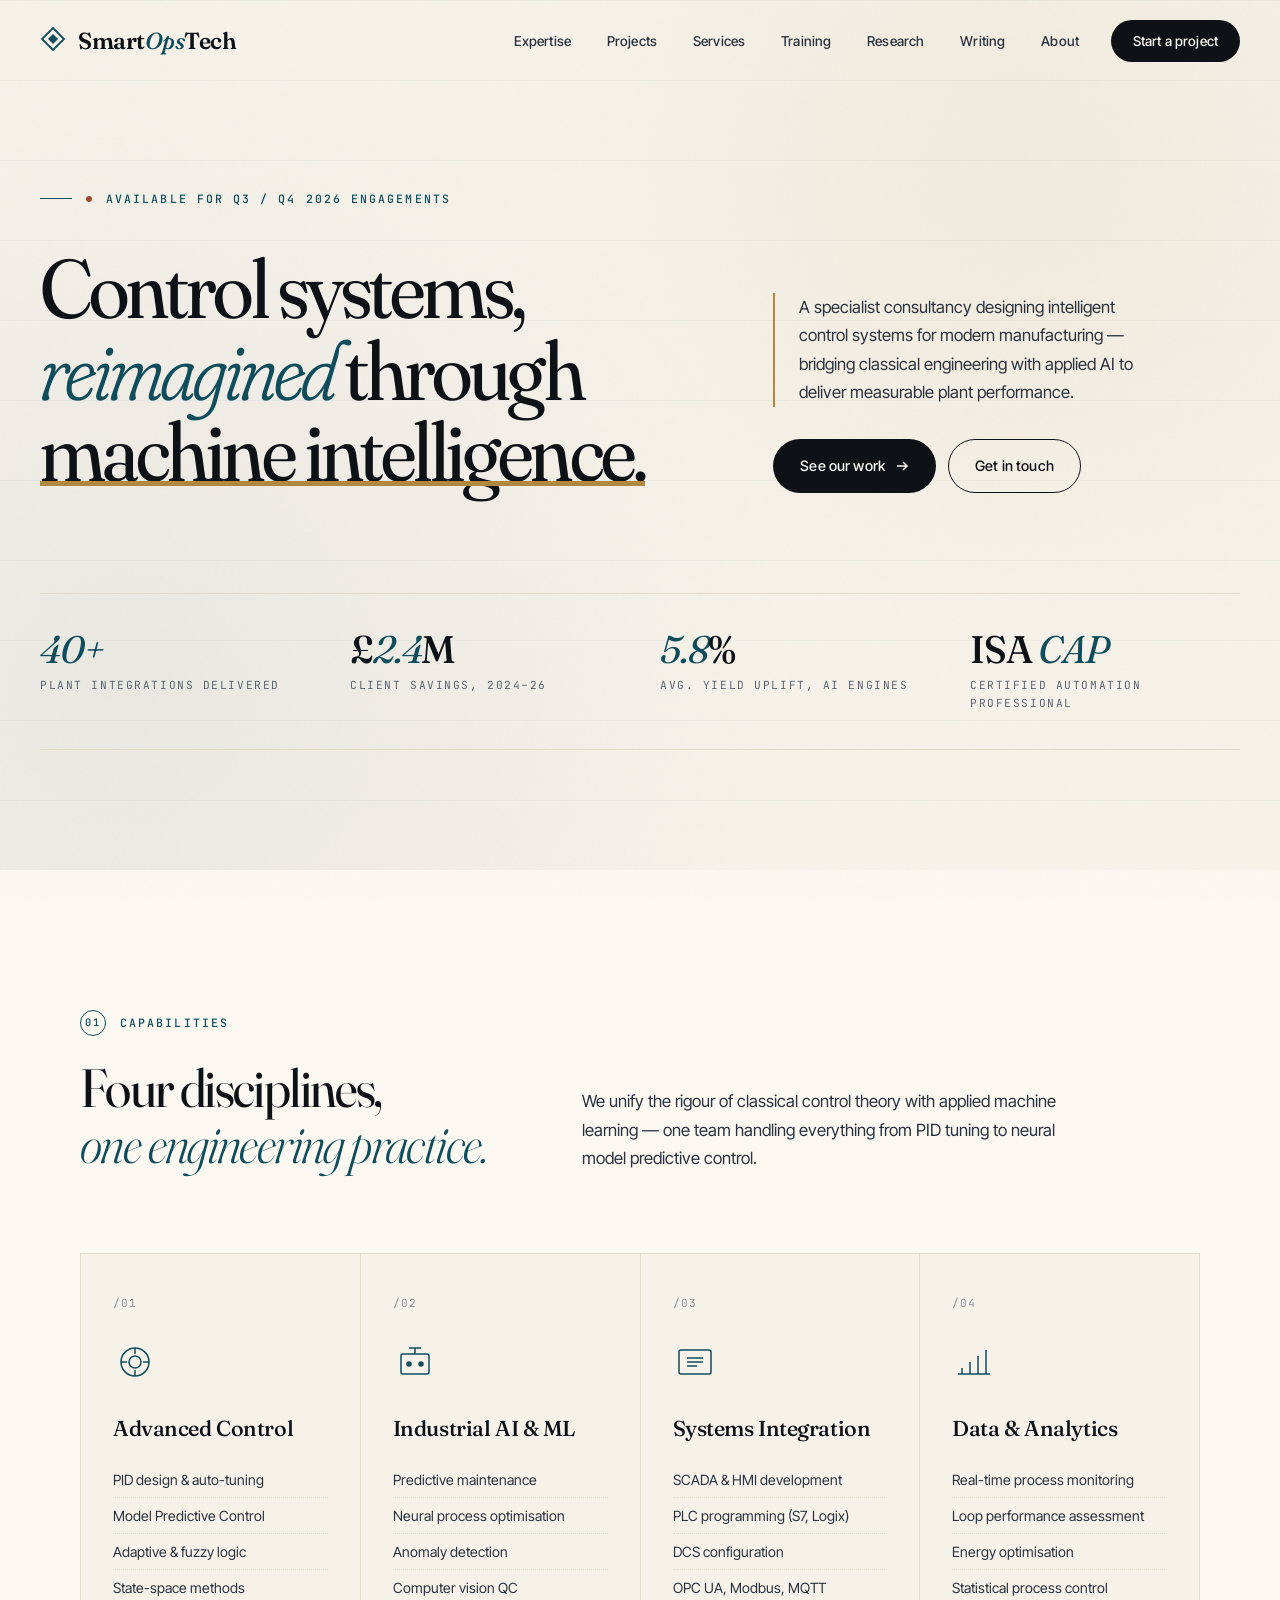
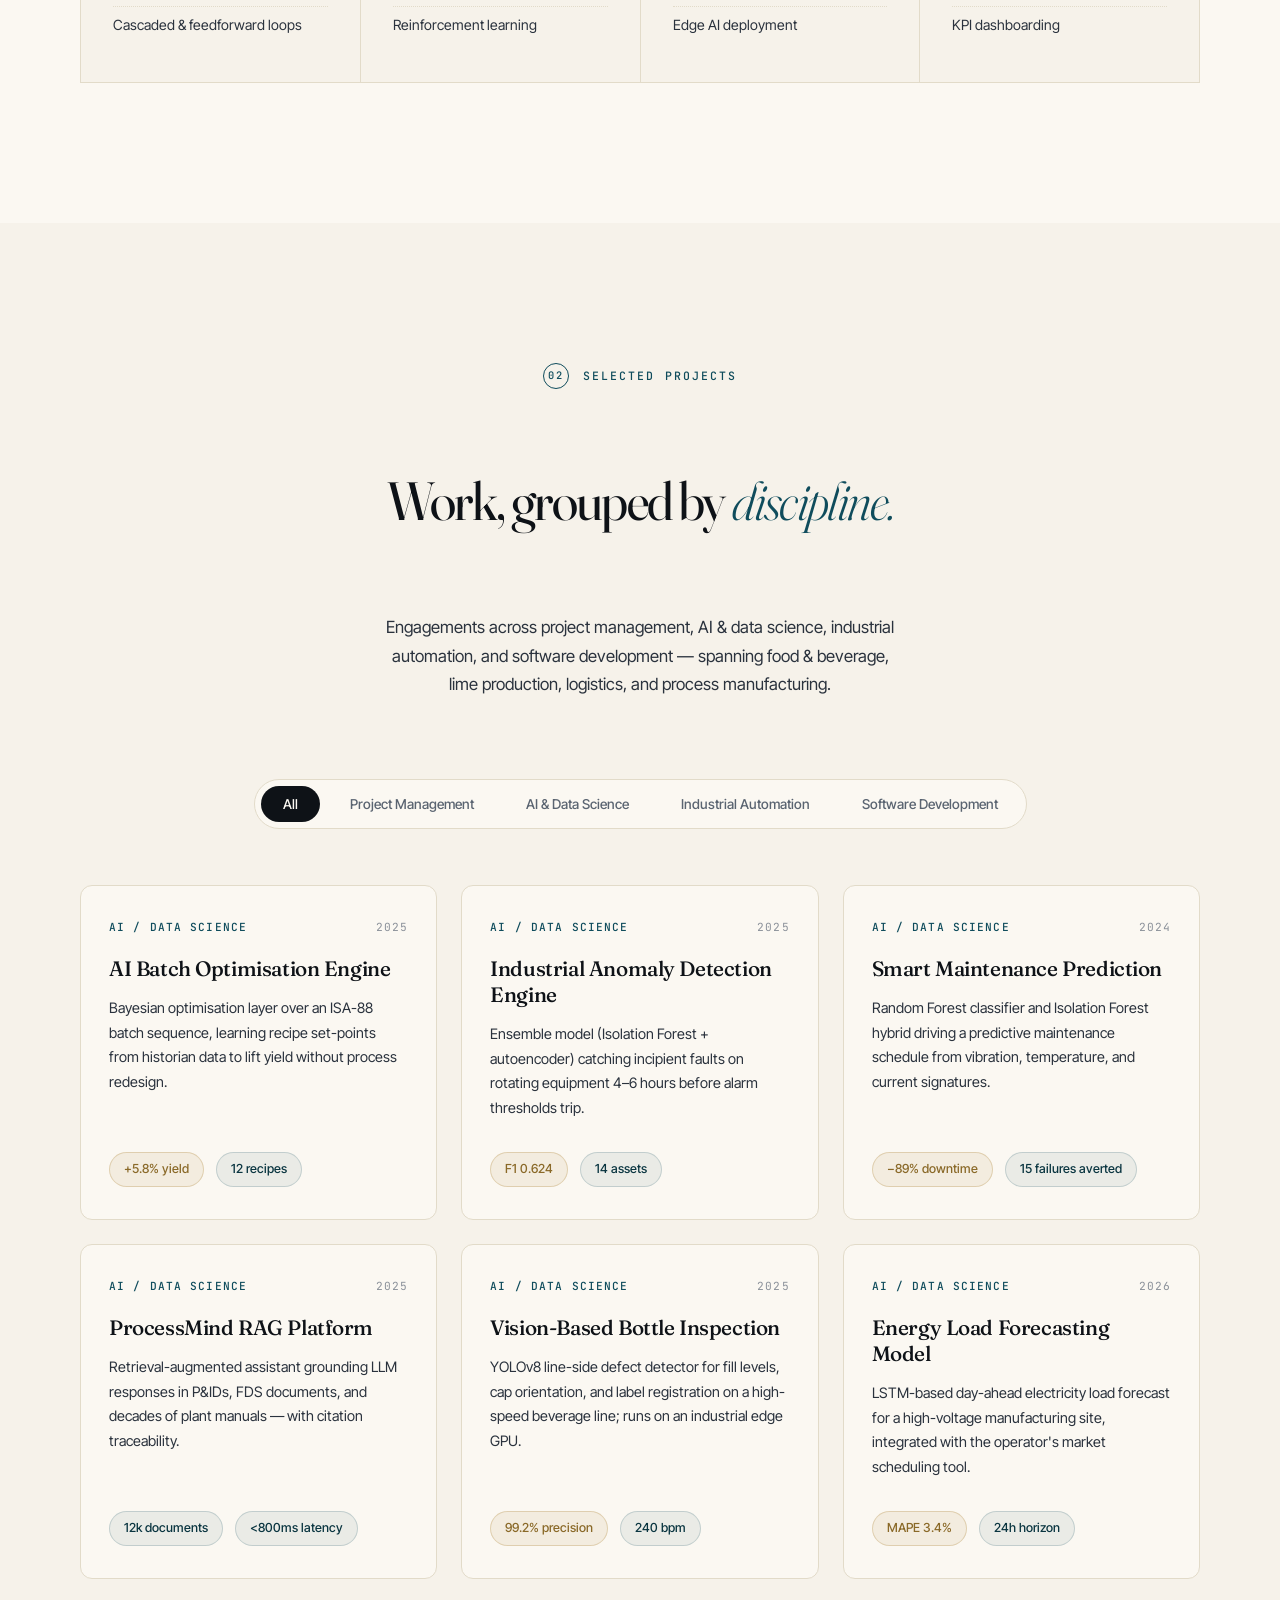
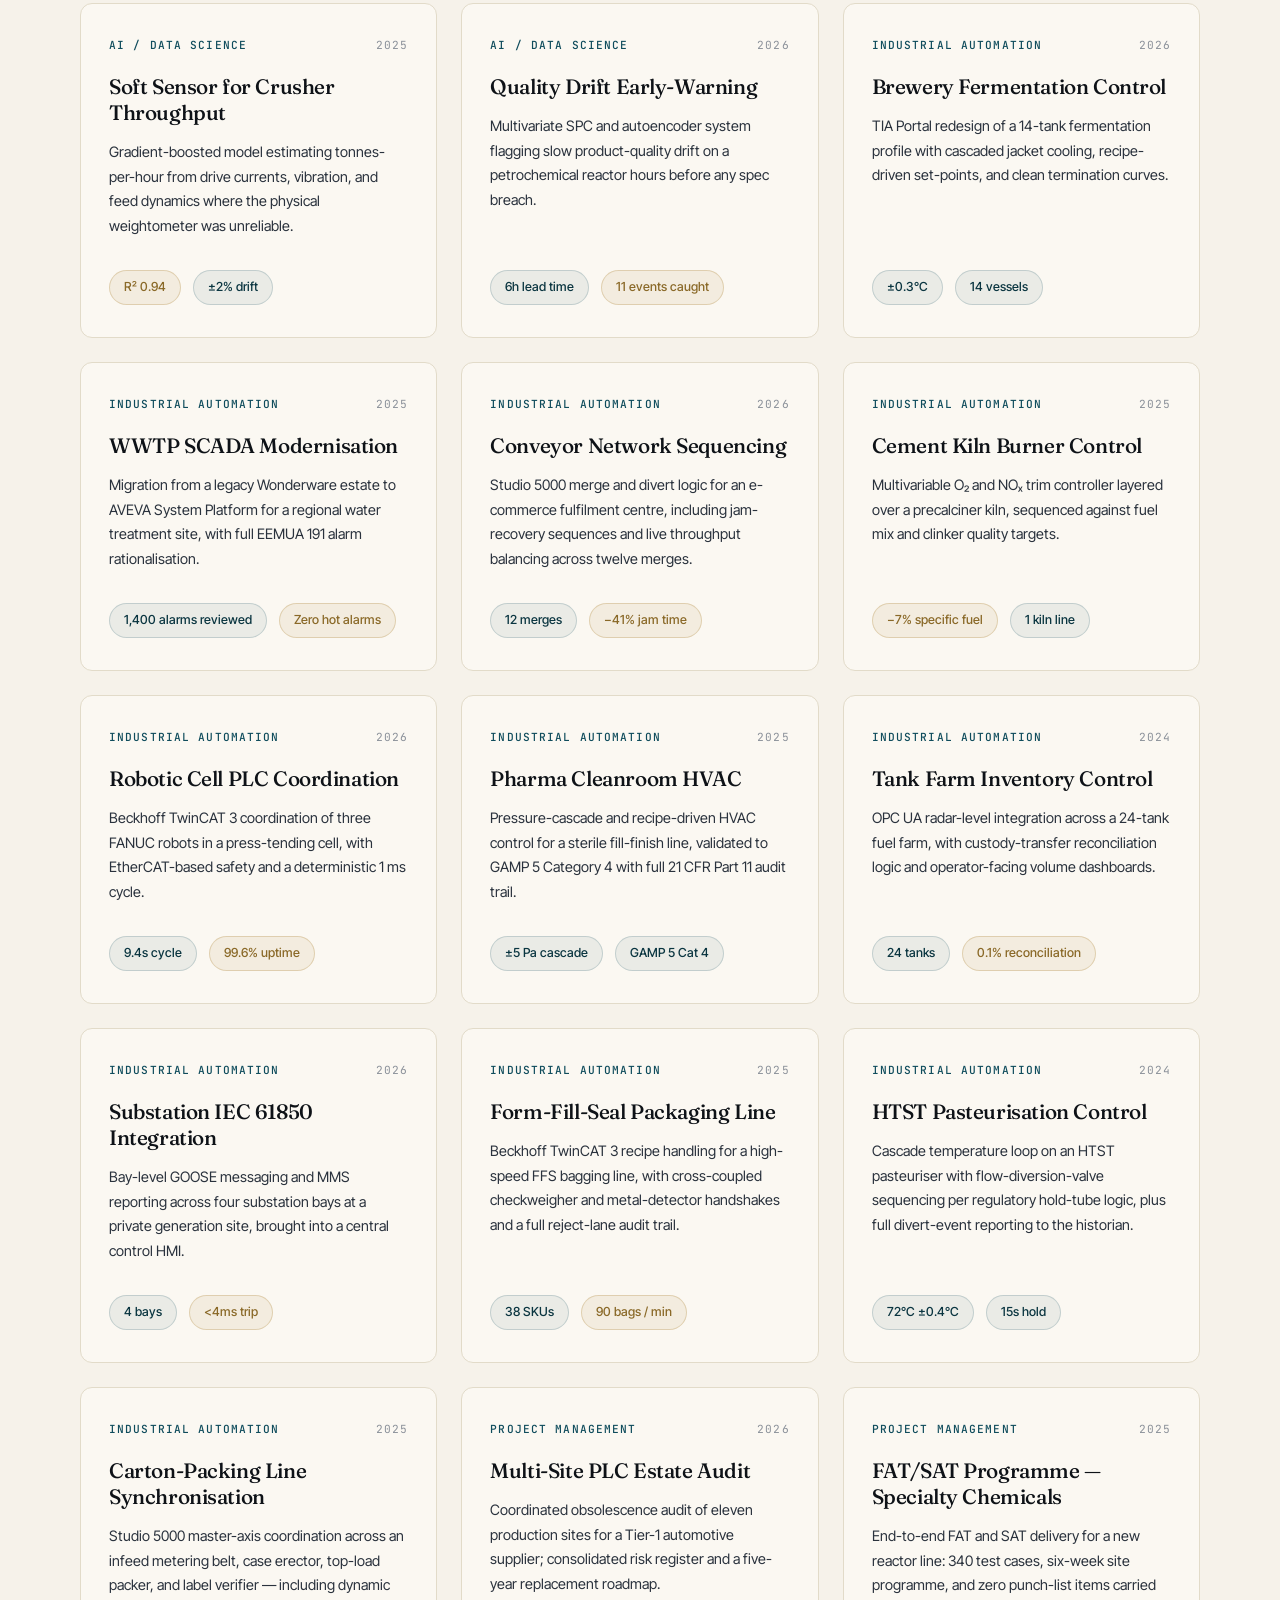
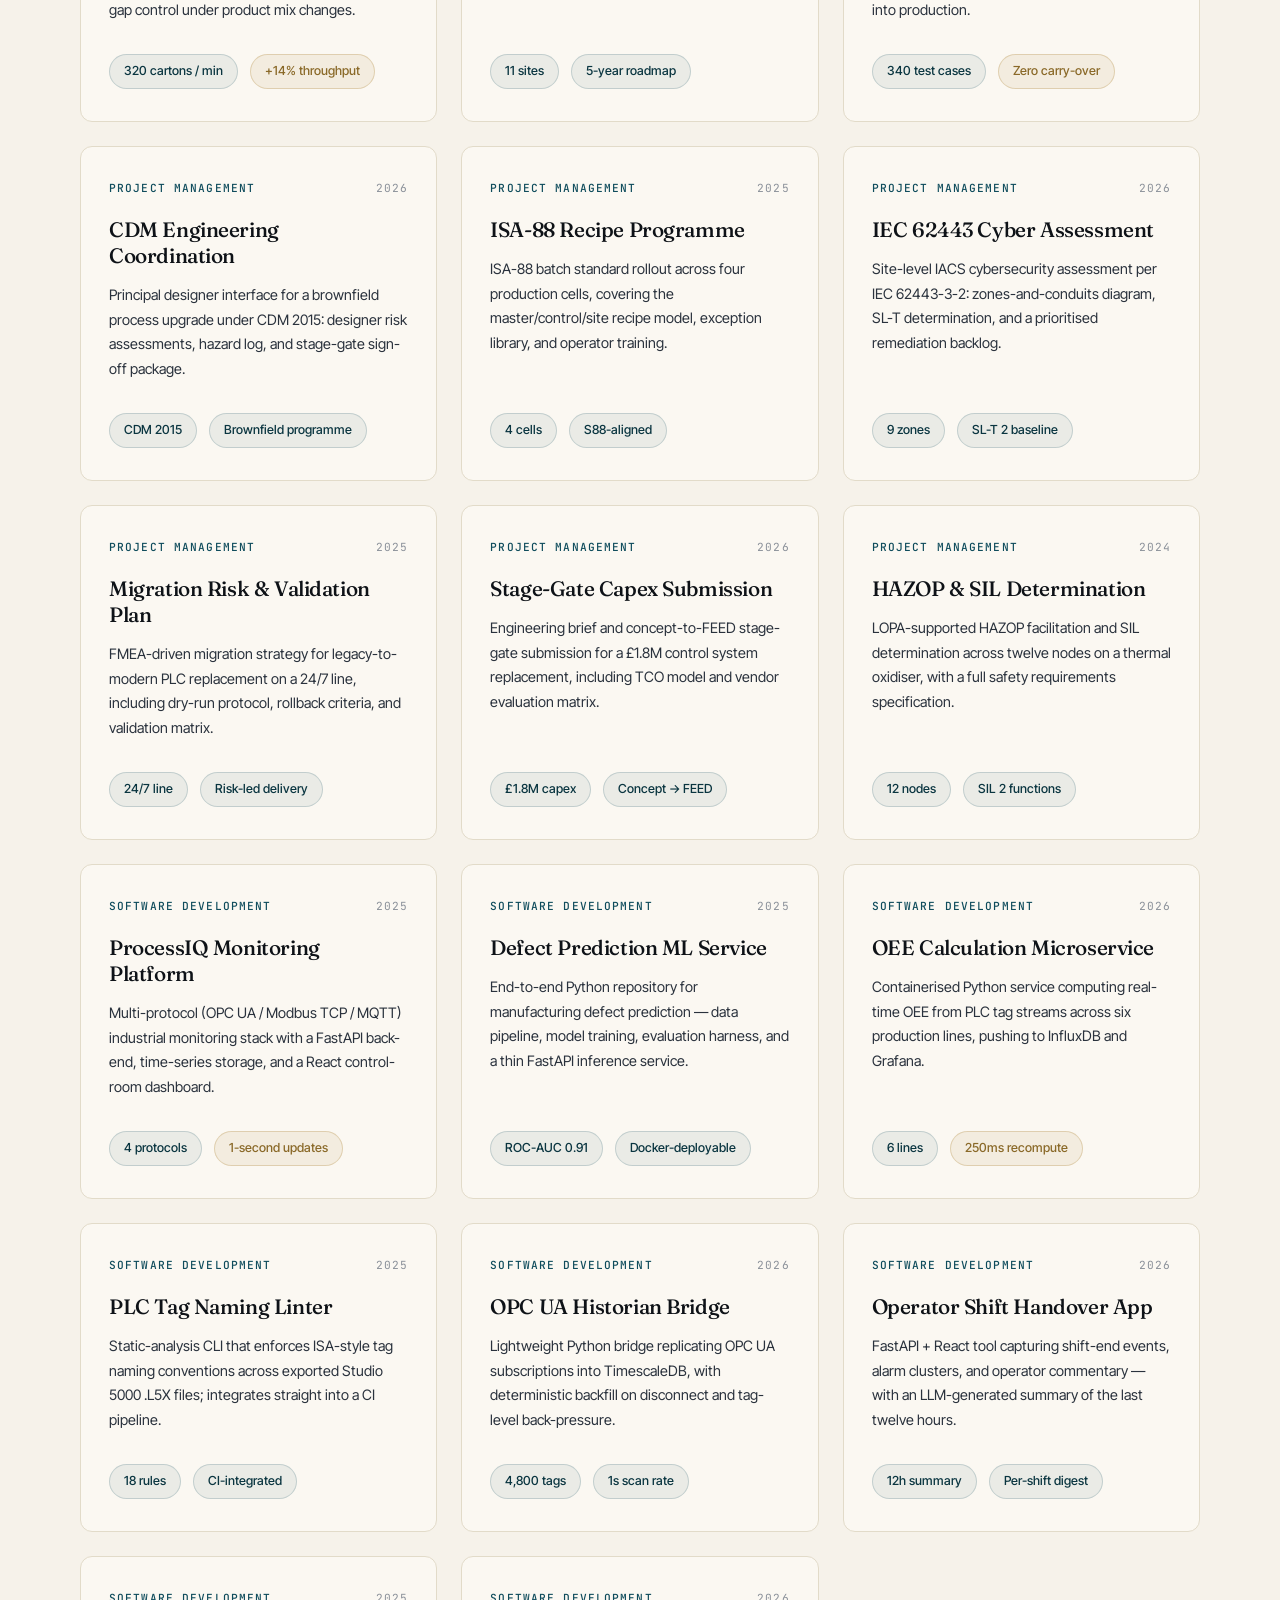
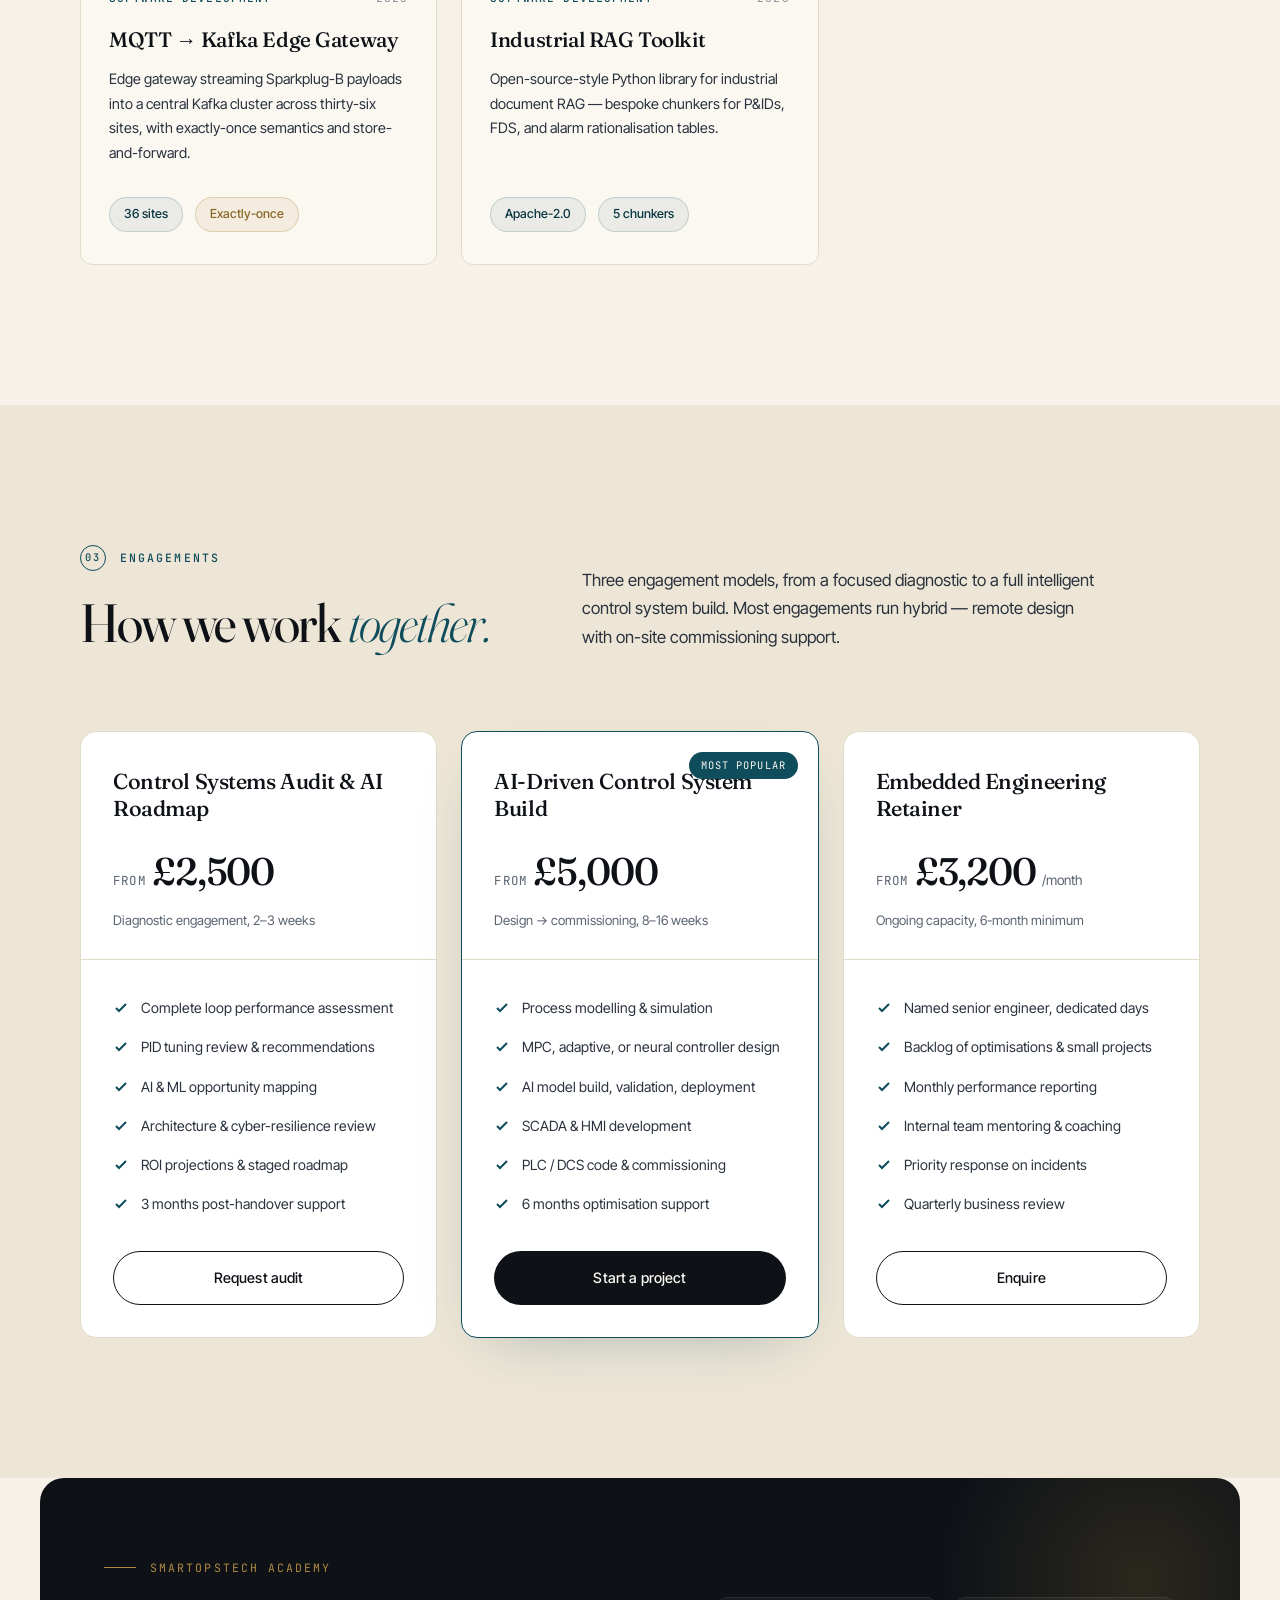
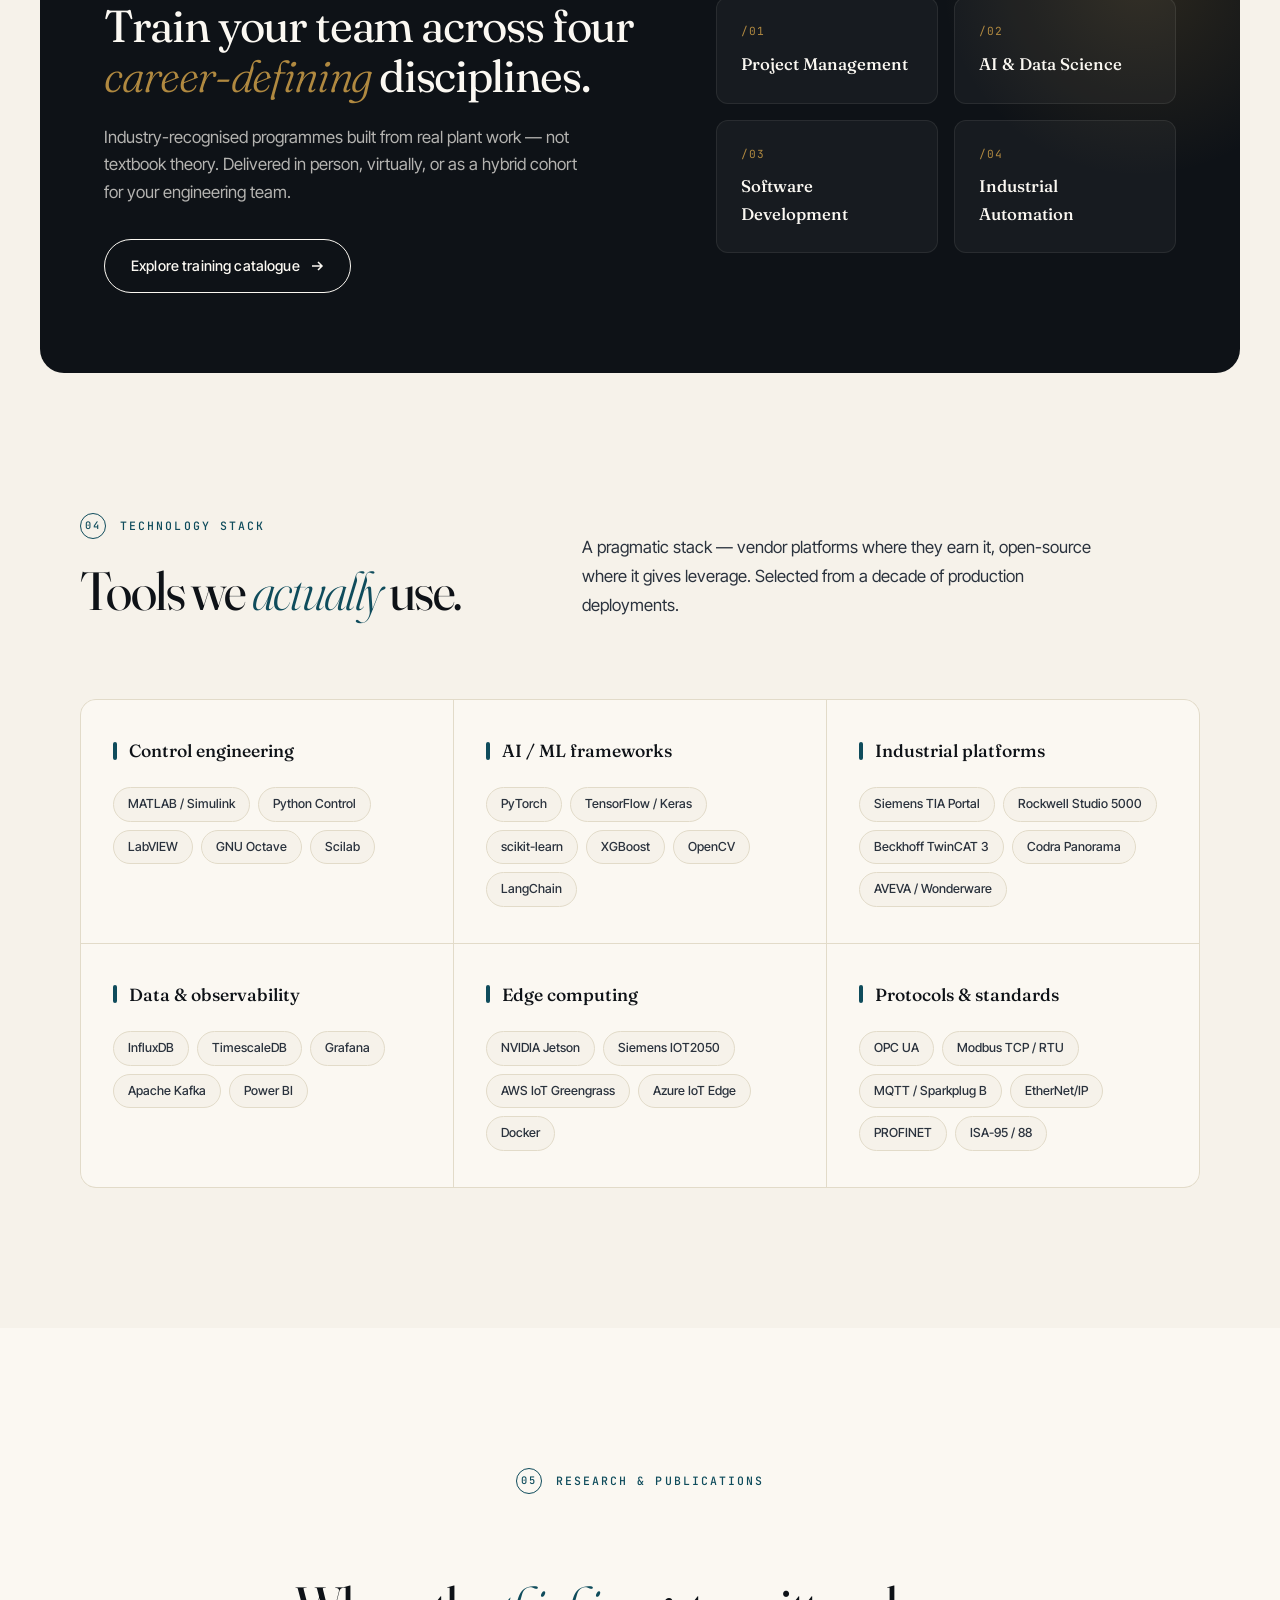
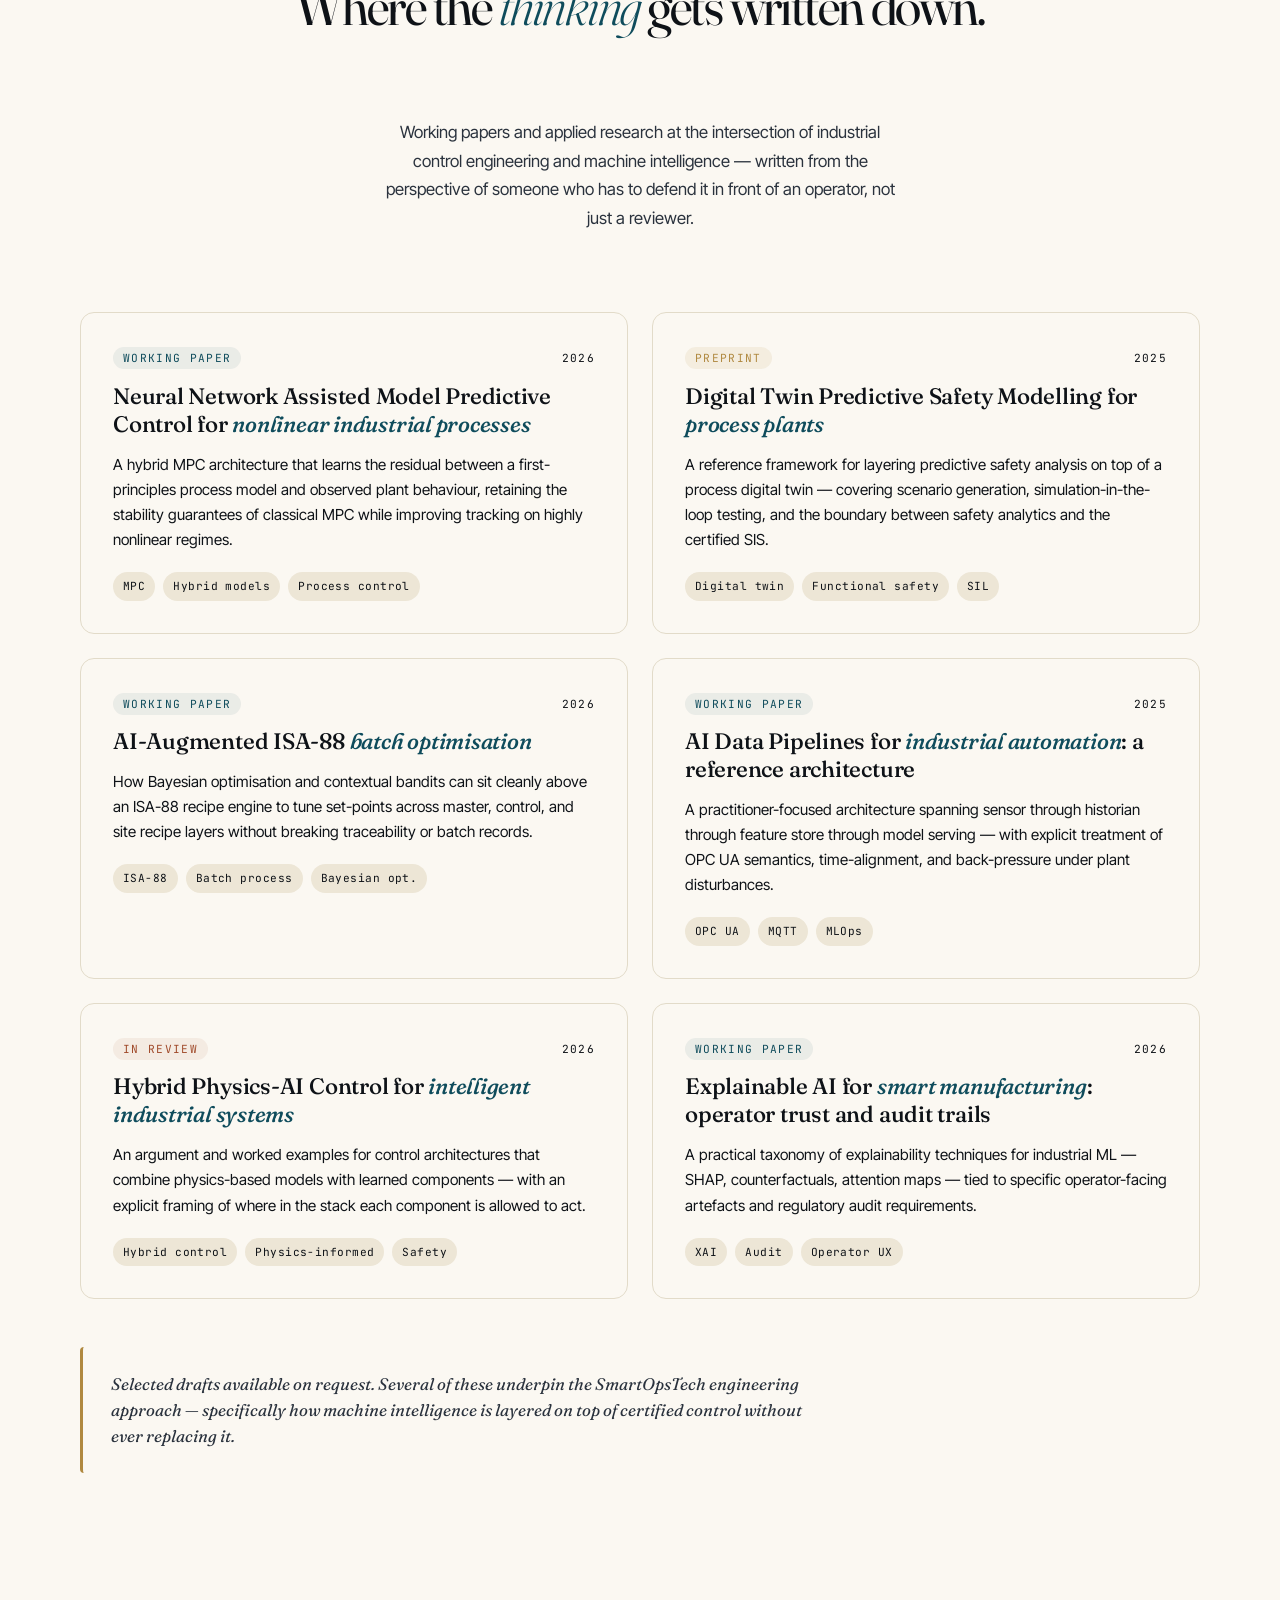
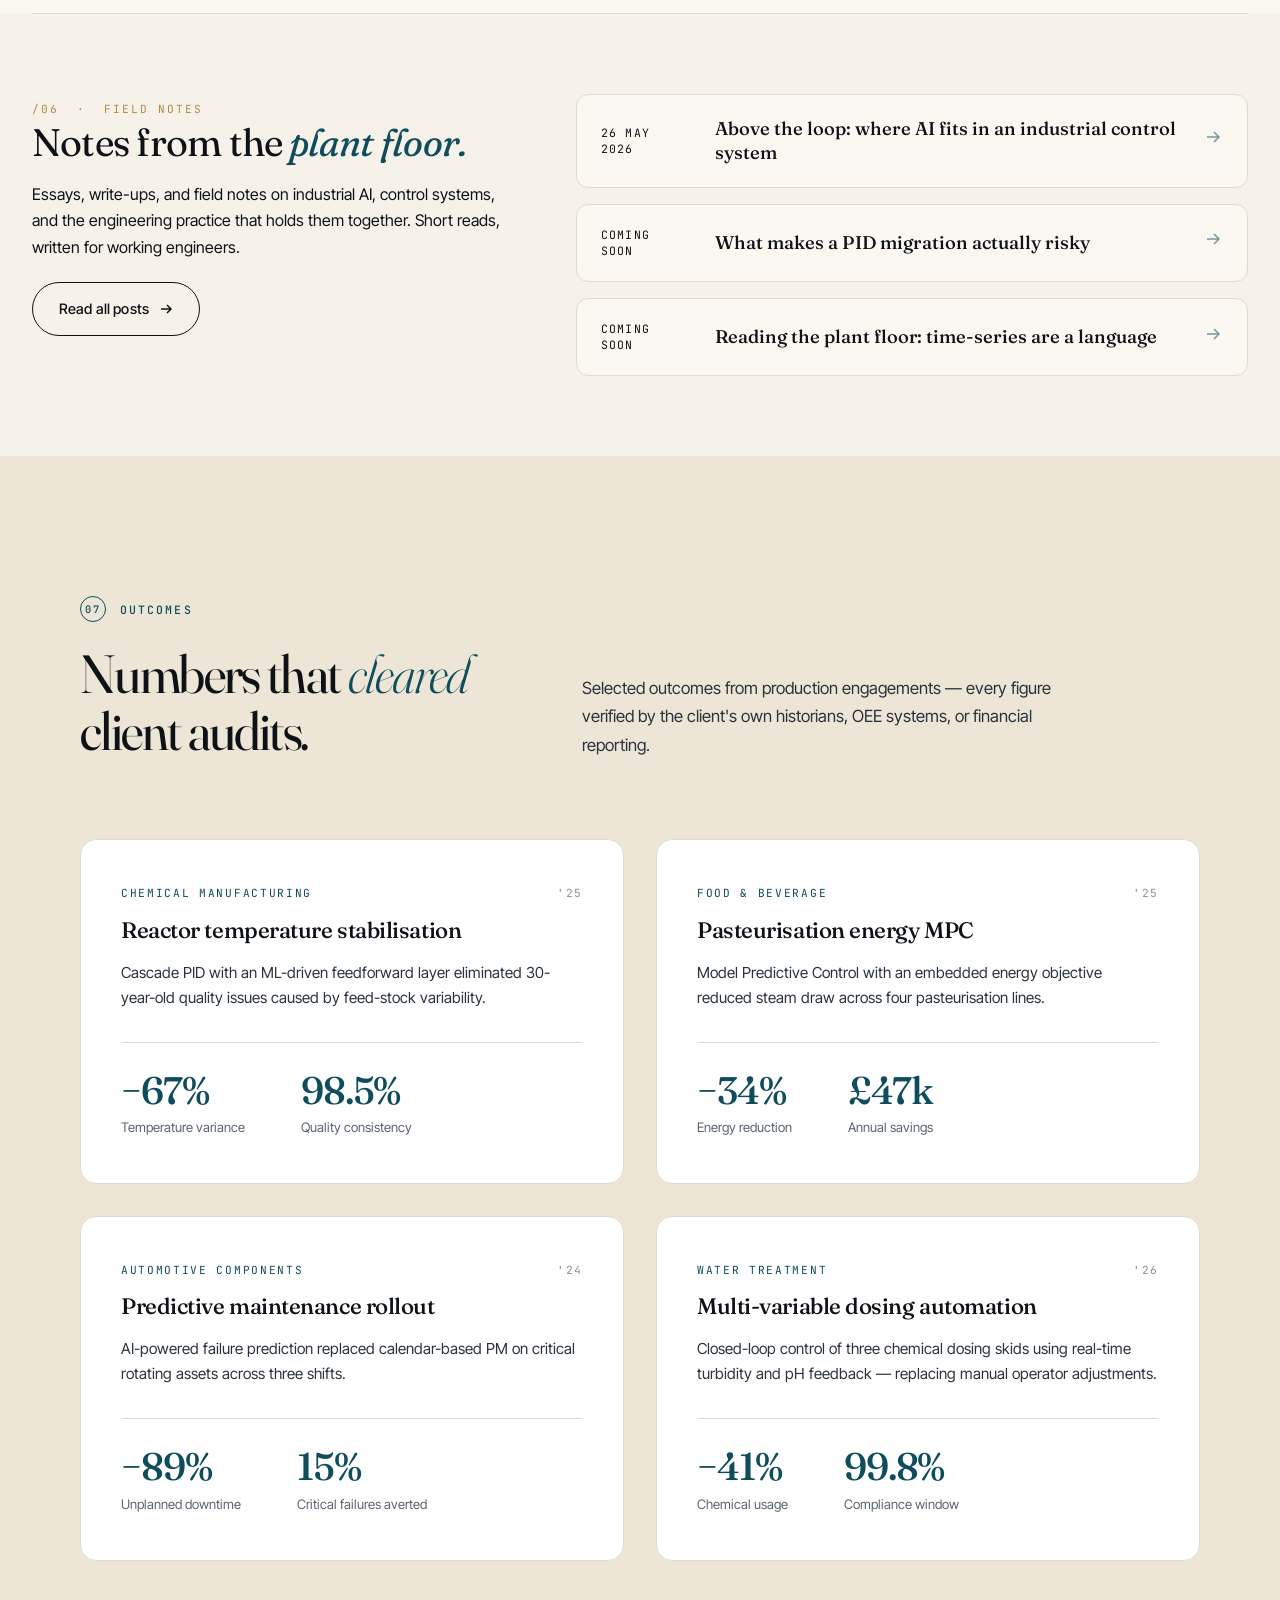
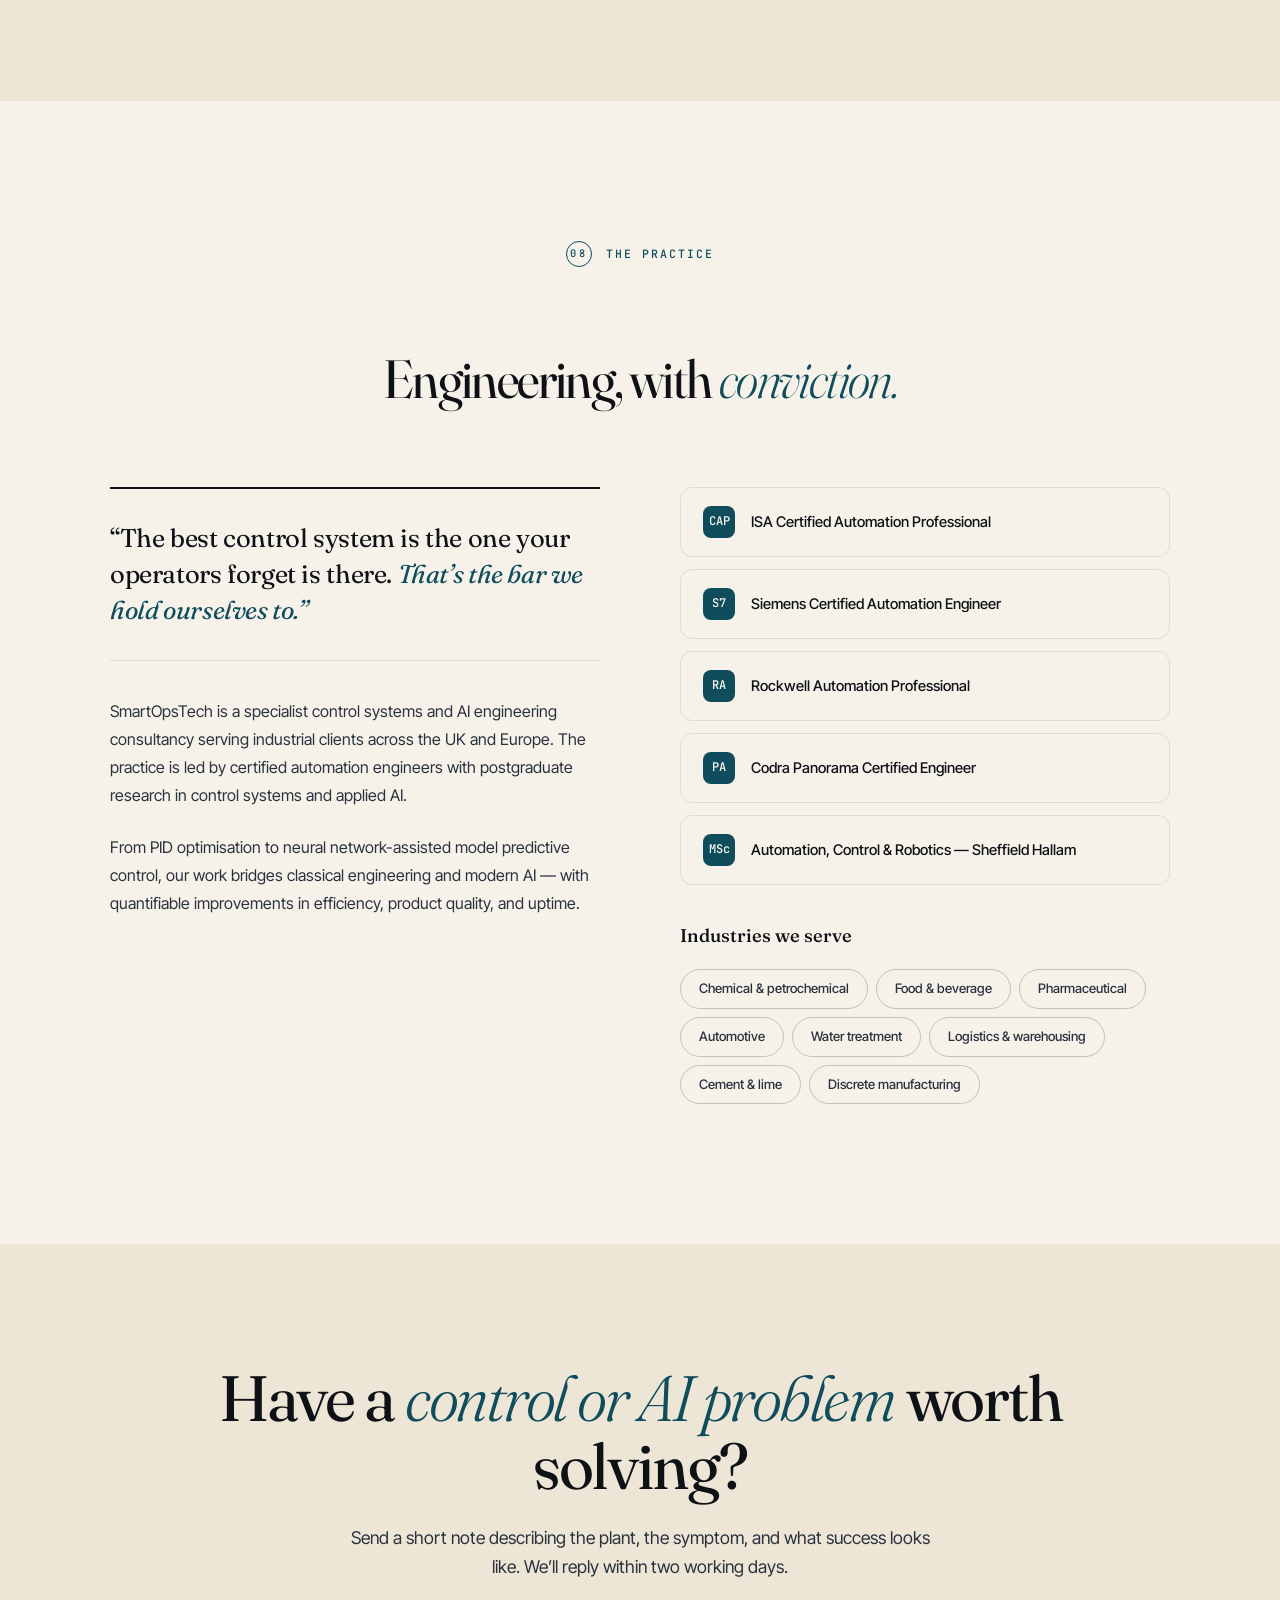
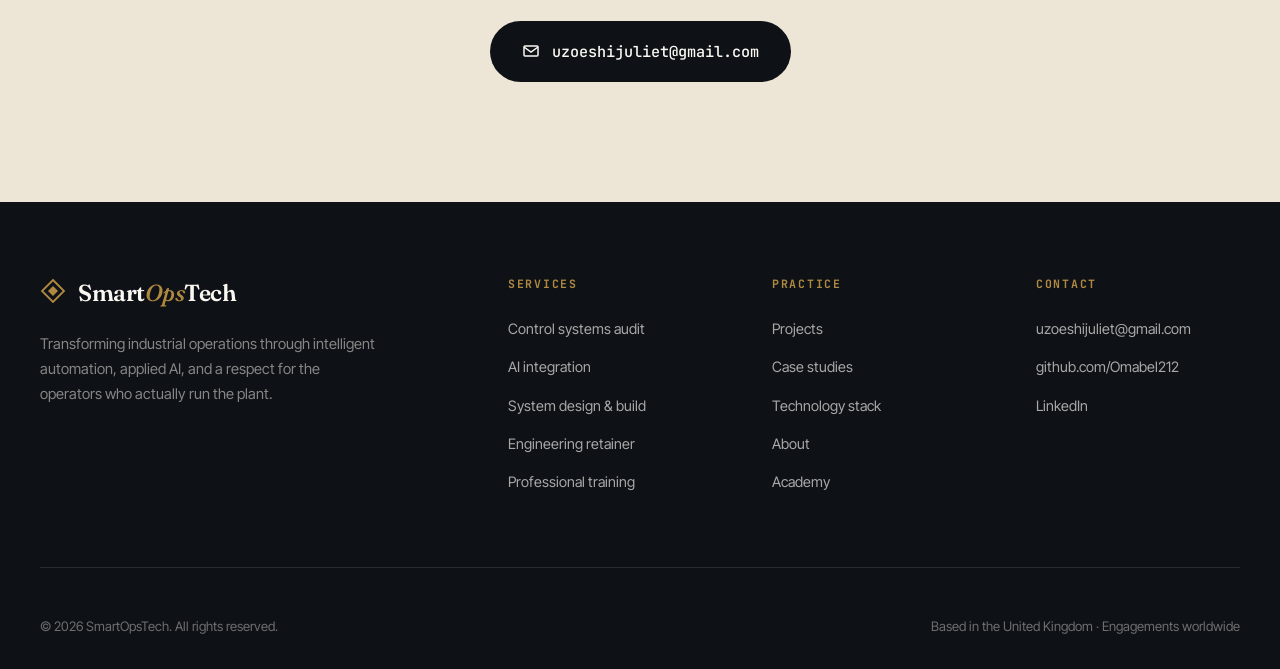
==== commit 10d4b848: "Add favicon, social sharing previews, sitemap and robots.txt Every page now links a favicon (SVG wit" ====
--- a/index.html
+++ b/index.html
@@ -5,6 +5,22 @@
     <meta name="viewport" content="width=device-width, initial-scale=1.0">
     <title>SmartOpsTech — AI-Driven Control Systems Engineering</title>
     <meta name="description" content="Specialist consultancy in industrial AI, control systems engineering, and intelligent automation. UK-based, internationally engaged.">
+    <link rel="icon" href="assets/favicon.svg" type="image/svg+xml">
+    <link rel="icon" href="assets/favicon-32.png" sizes="32x32" type="image/png">
+    <link rel="apple-touch-icon" href="assets/apple-touch-icon.png">
+    <link rel="canonical" href="https://smartopstech.com/">
+    <meta property="og:type" content="website">
+    <meta property="og:site_name" content="SmartOpsTech">
+    <meta property="og:url" content="https://smartopstech.com/">
+    <meta property="og:title" content="SmartOpsTech — AI-Driven Control Systems Engineering">
+    <meta property="og:description" content="Specialist consultancy in industrial AI, control systems engineering, and intelligent automation. UK-based, internationally engaged.">
+    <meta property="og:image" content="https://smartopstech.com/assets/og-image.png">
+    <meta property="og:image:width" content="1200">
+    <meta property="og:image:height" content="630">
+    <meta name="twitter:card" content="summary_large_image">
+    <meta name="twitter:title" content="SmartOpsTech — AI-Driven Control Systems Engineering">
+    <meta name="twitter:description" content="Specialist consultancy in industrial AI, control systems engineering, and intelligent automation. UK-based, internationally engaged.">
+    <meta name="twitter:image" content="https://smartopstech.com/assets/og-image.png">
     <link rel="preconnect" href="https://fonts.googleapis.com">
     <link rel="preconnect" href="https://fonts.gstatic.com" crossorigin>
     <link href="https://fonts.googleapis.com/css2?family=Fraunces:opsz,wght@9..144,300;9..144,400;9..144,500;9..144,600;9..144,700;9..144,800&family=Inter+Tight:wght@300;400;500;600;700&family=JetBrains+Mono:wght@400;500&display=swap" rel="stylesheet">
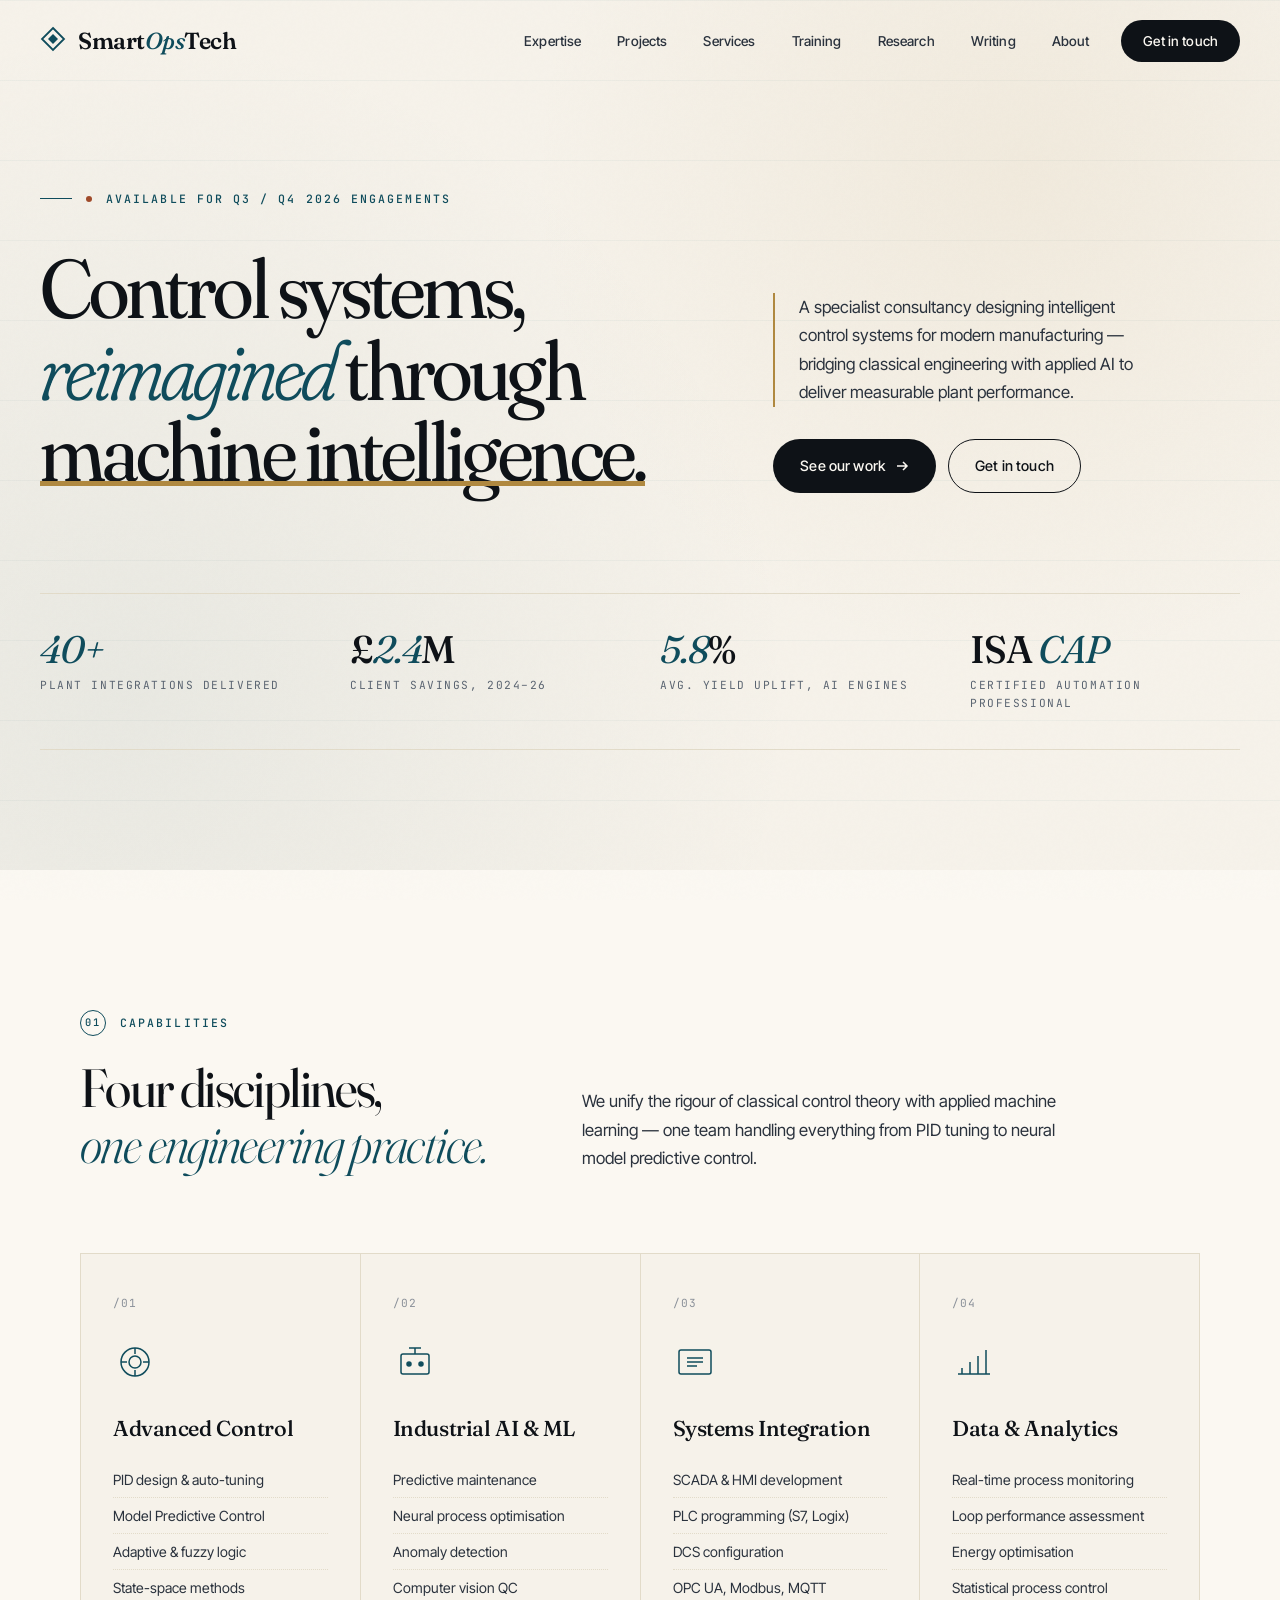
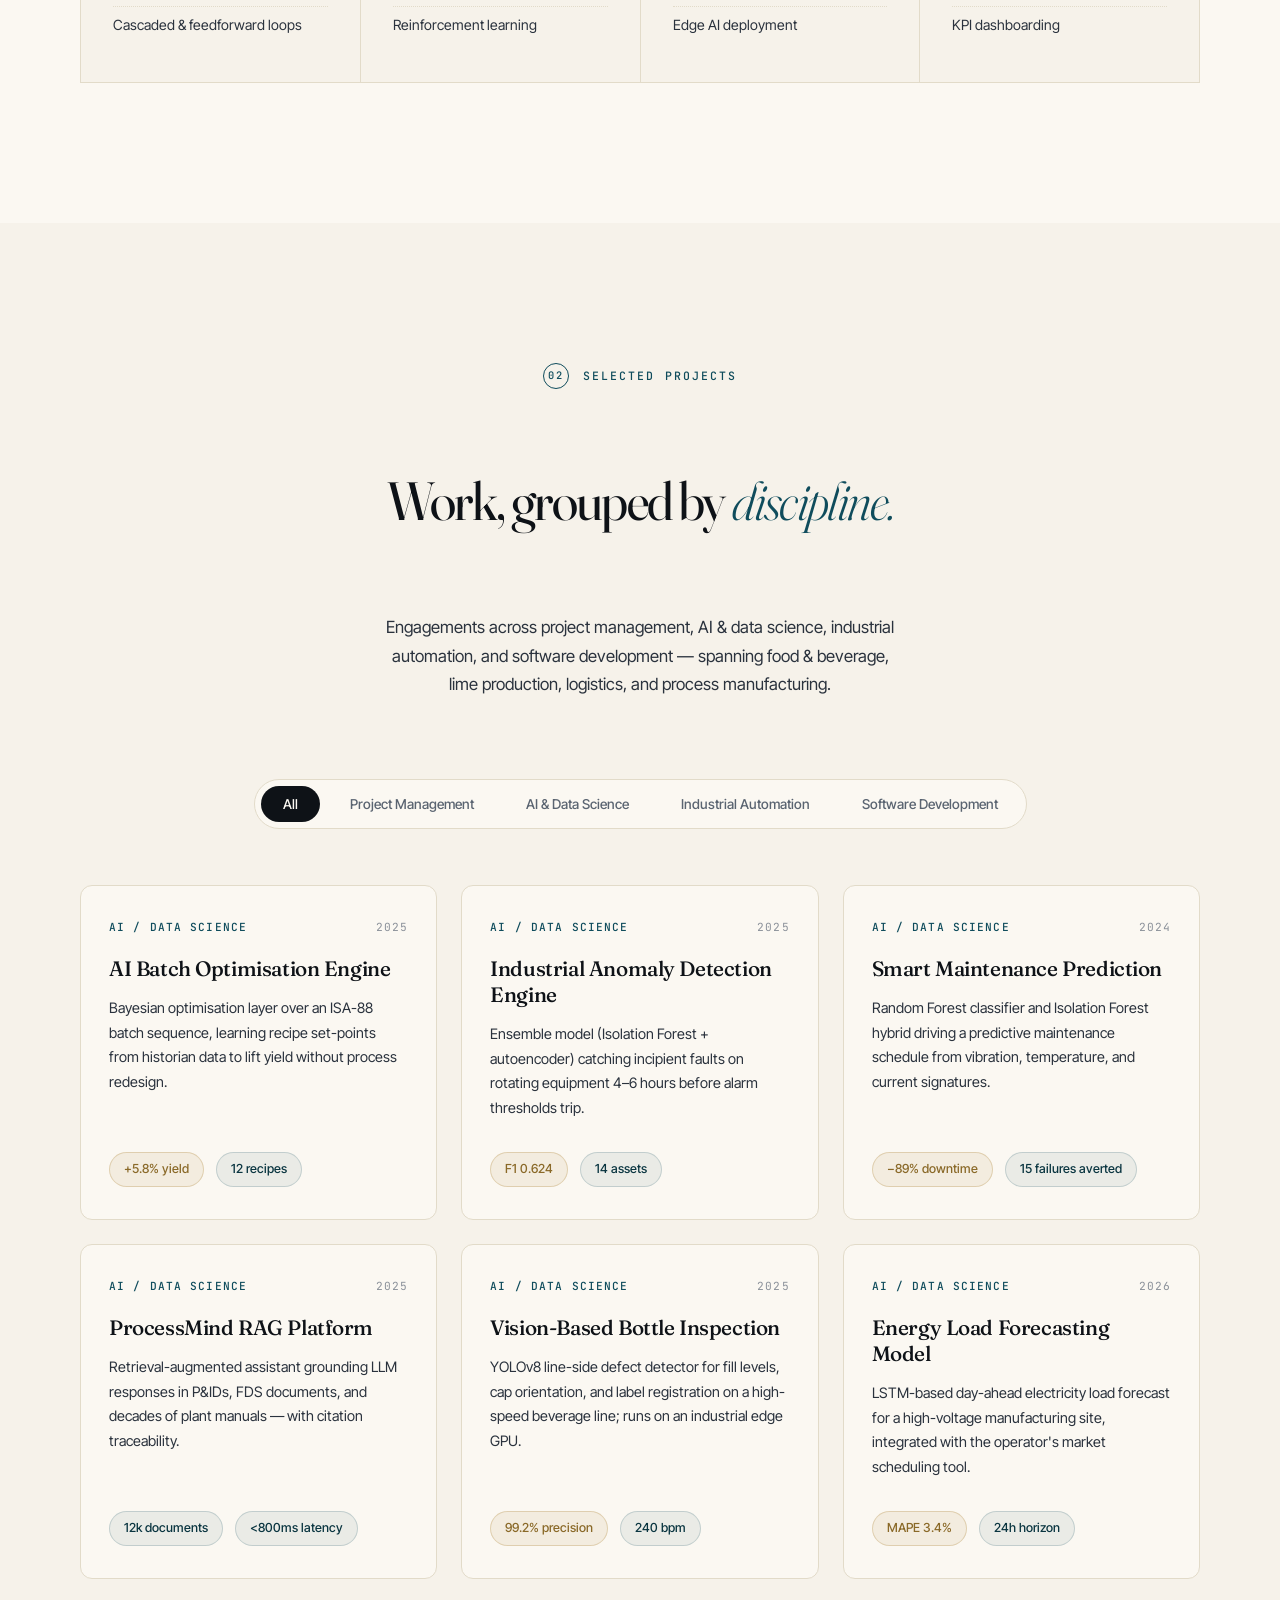
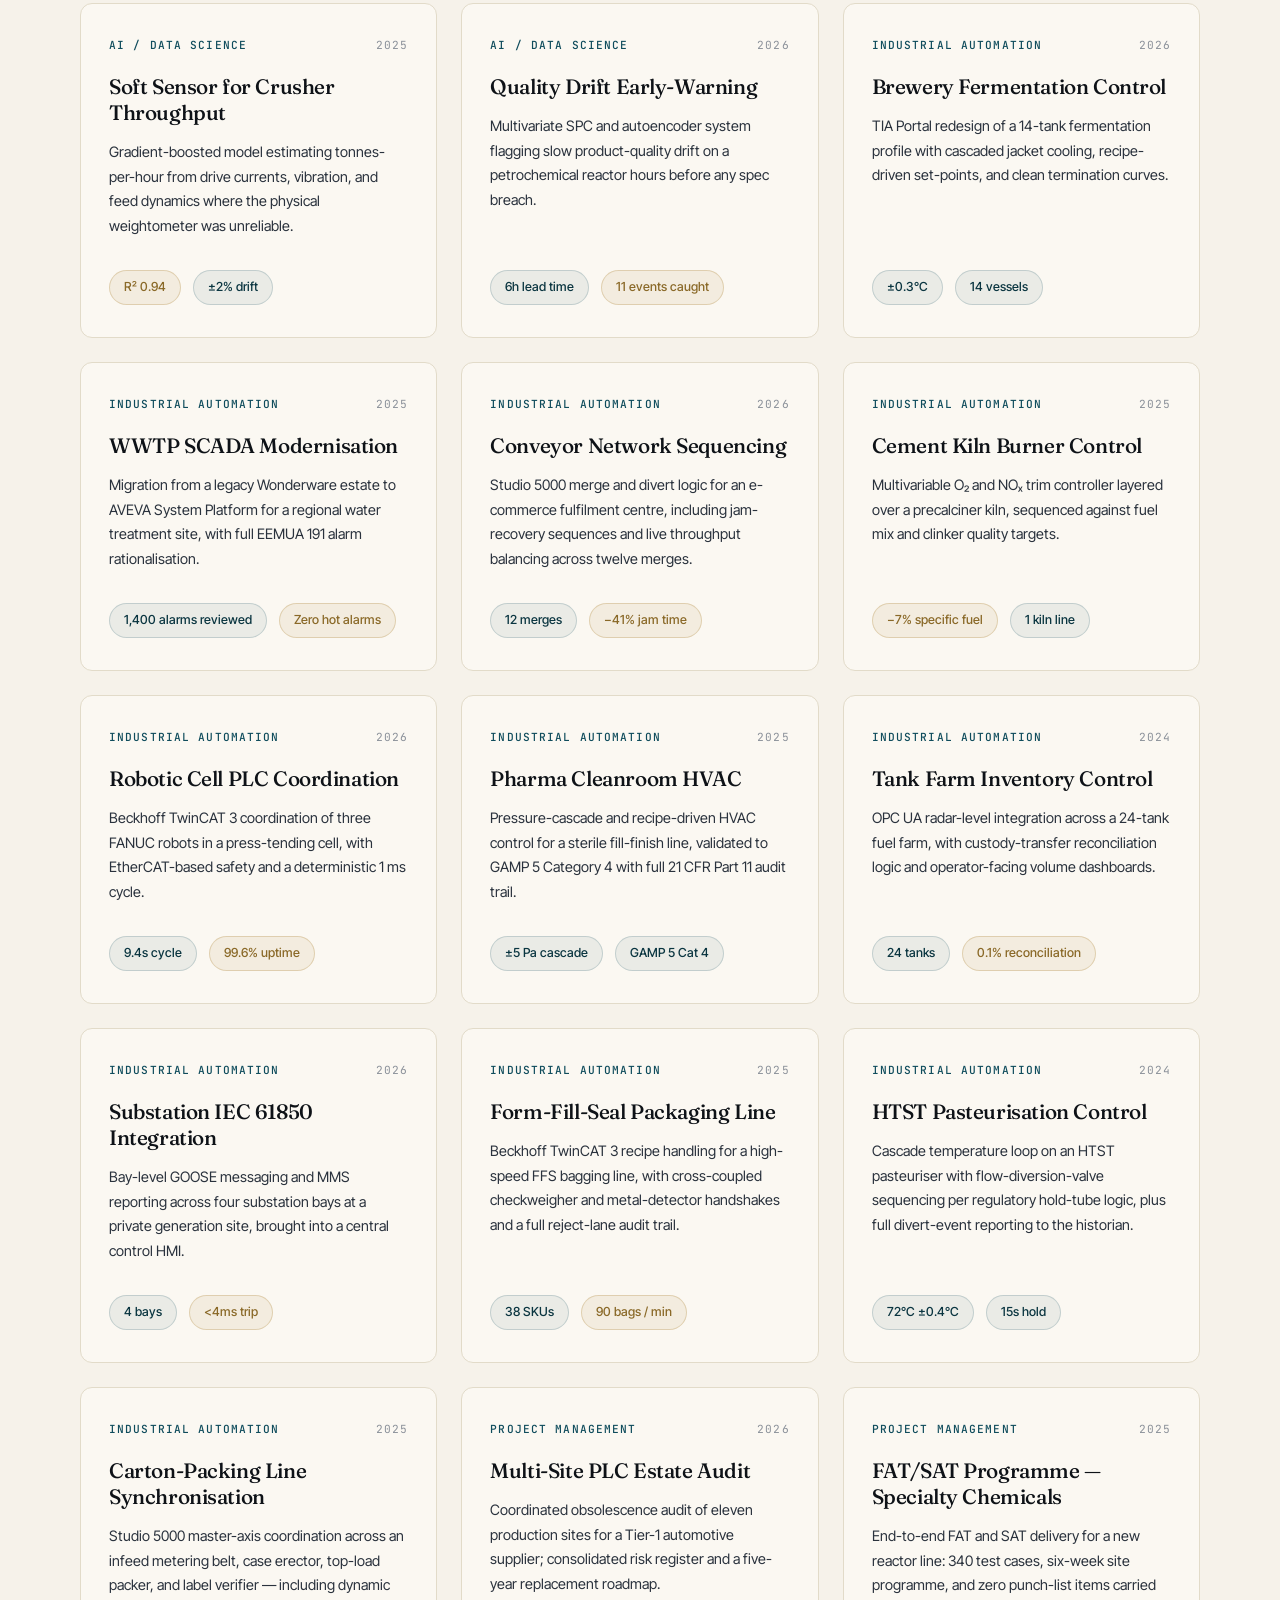
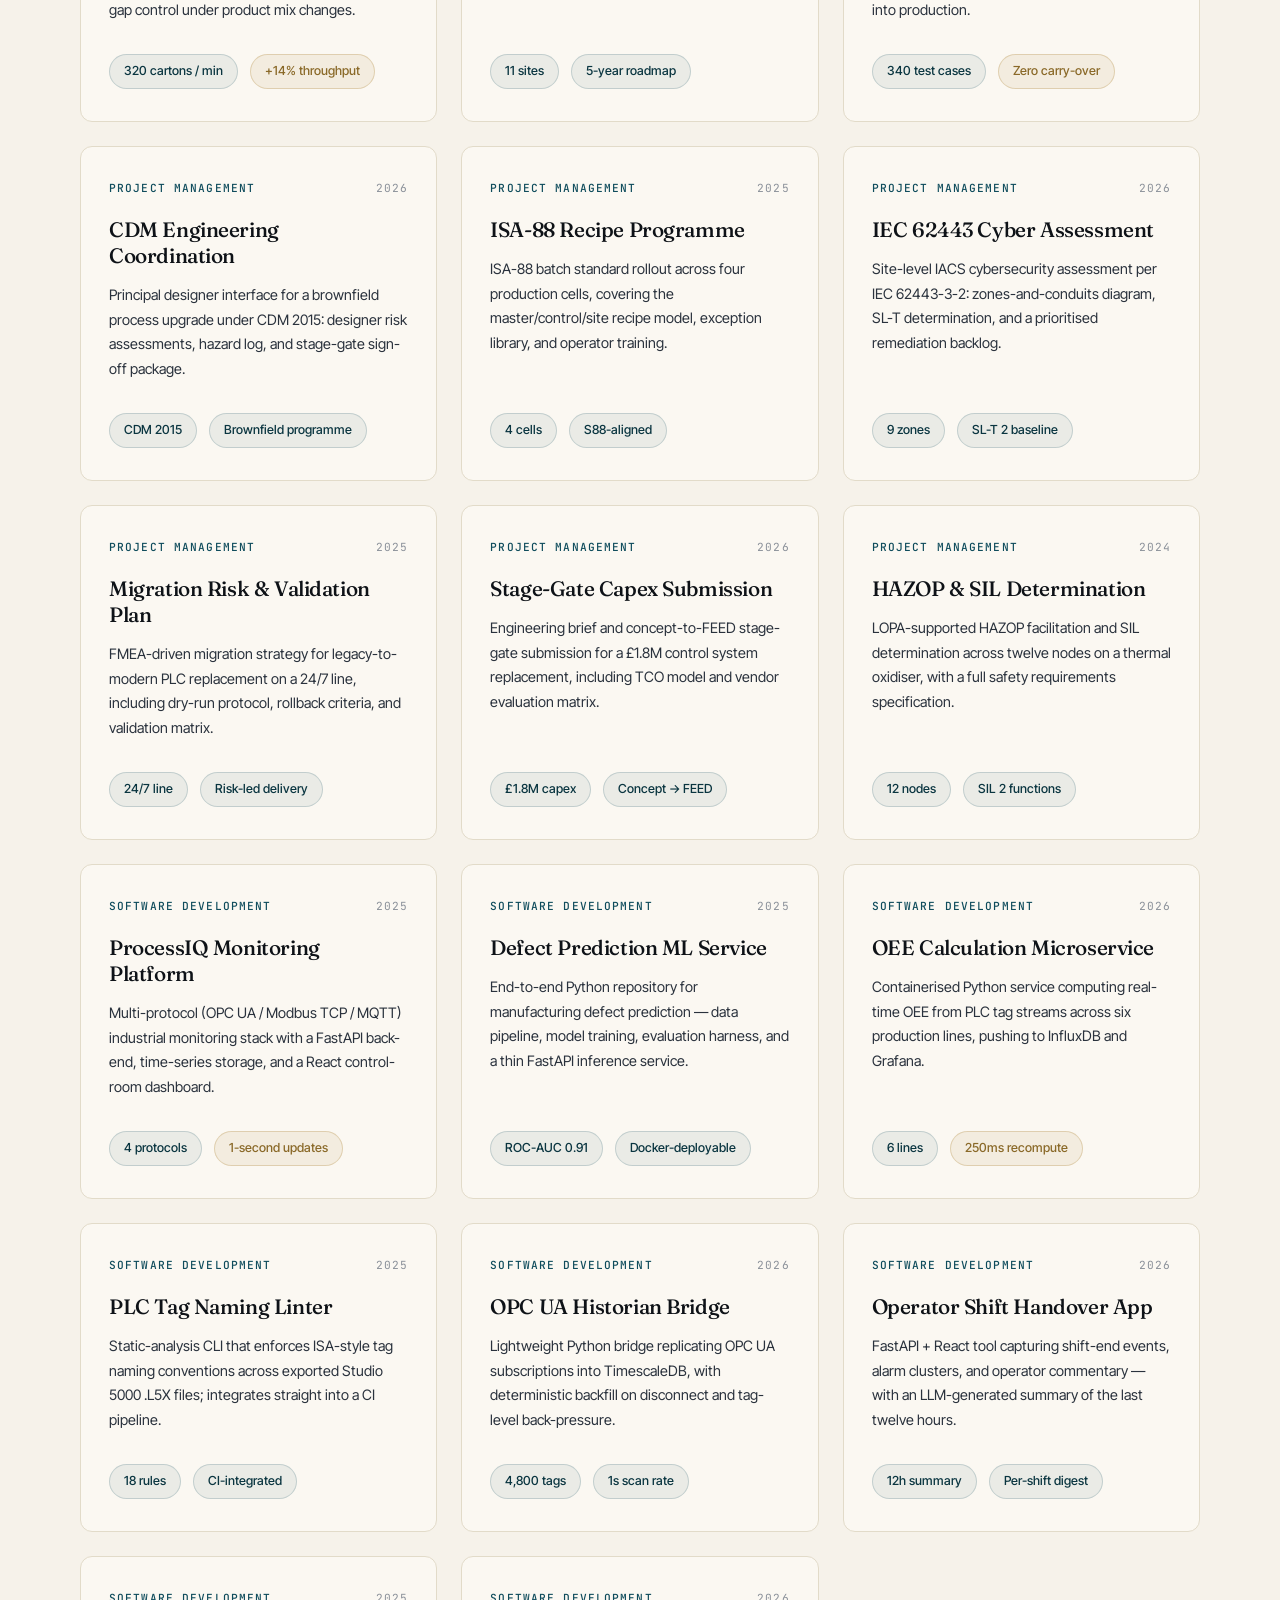
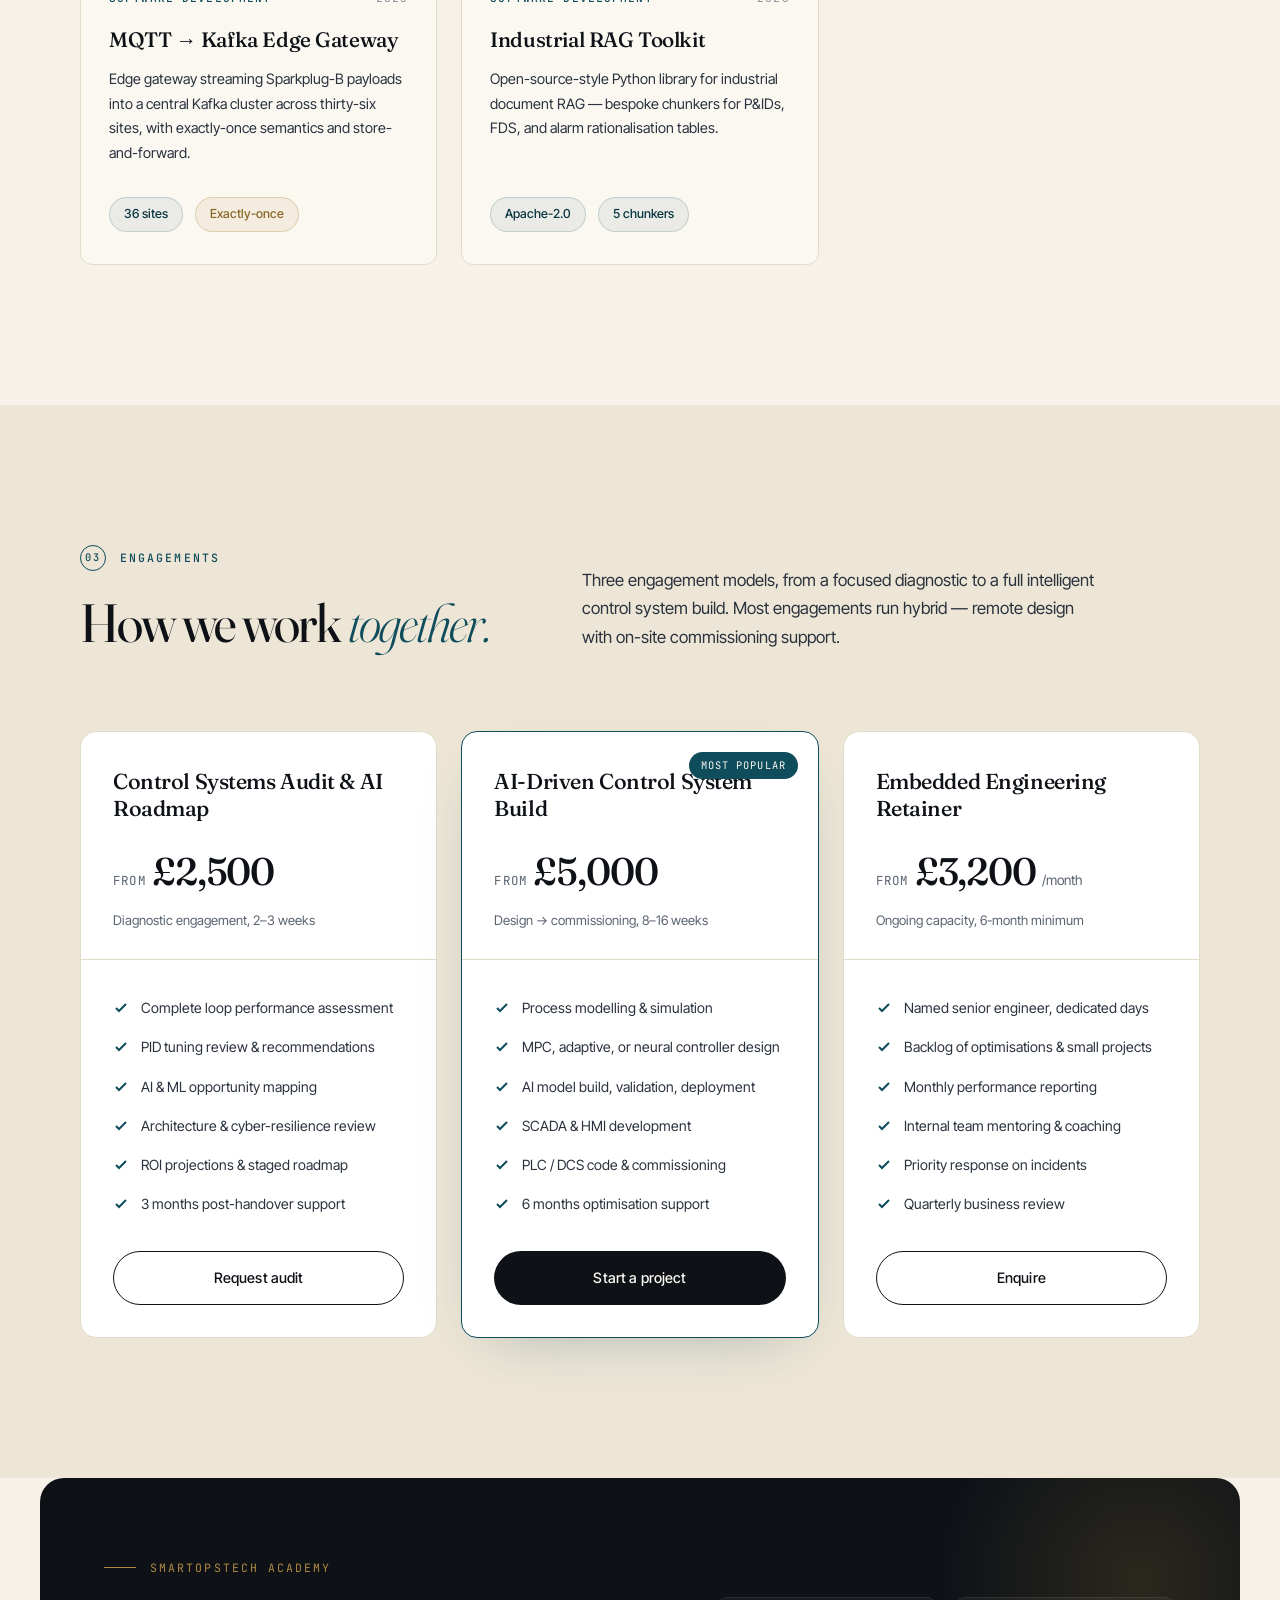
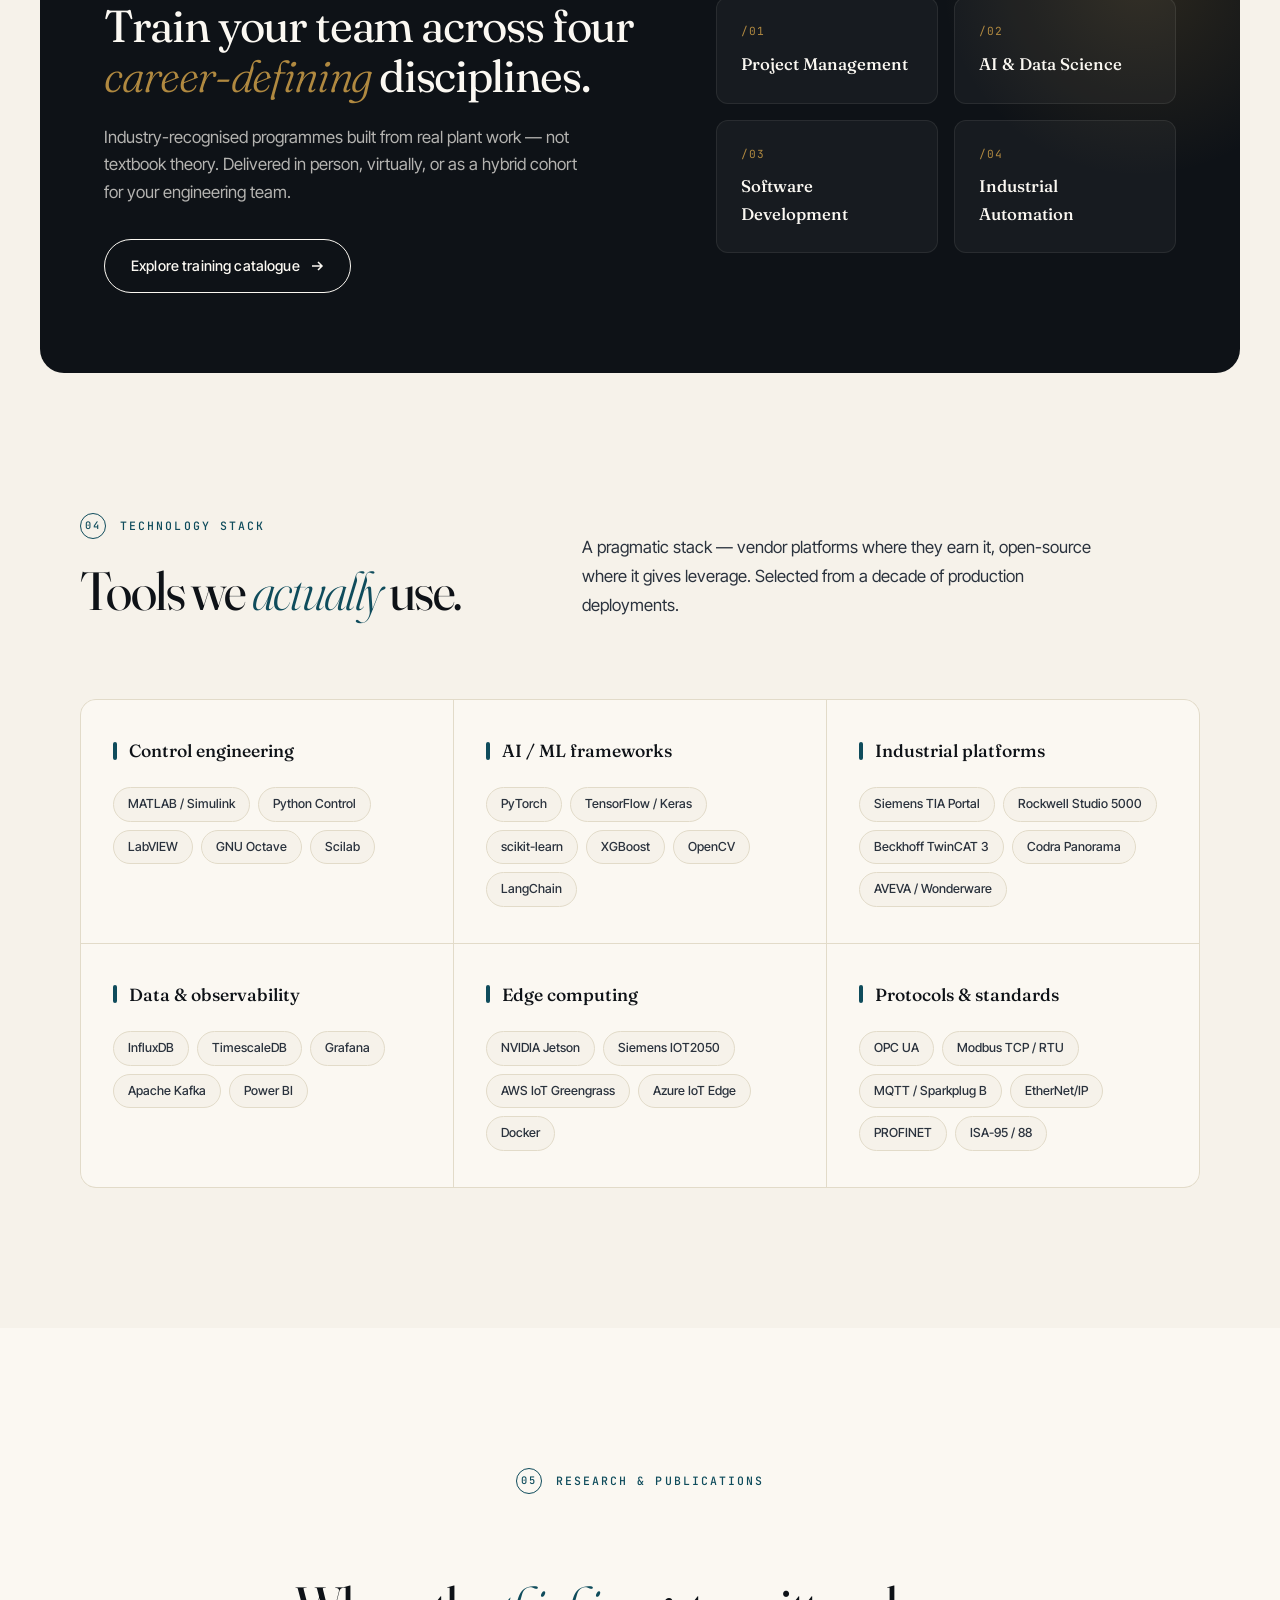
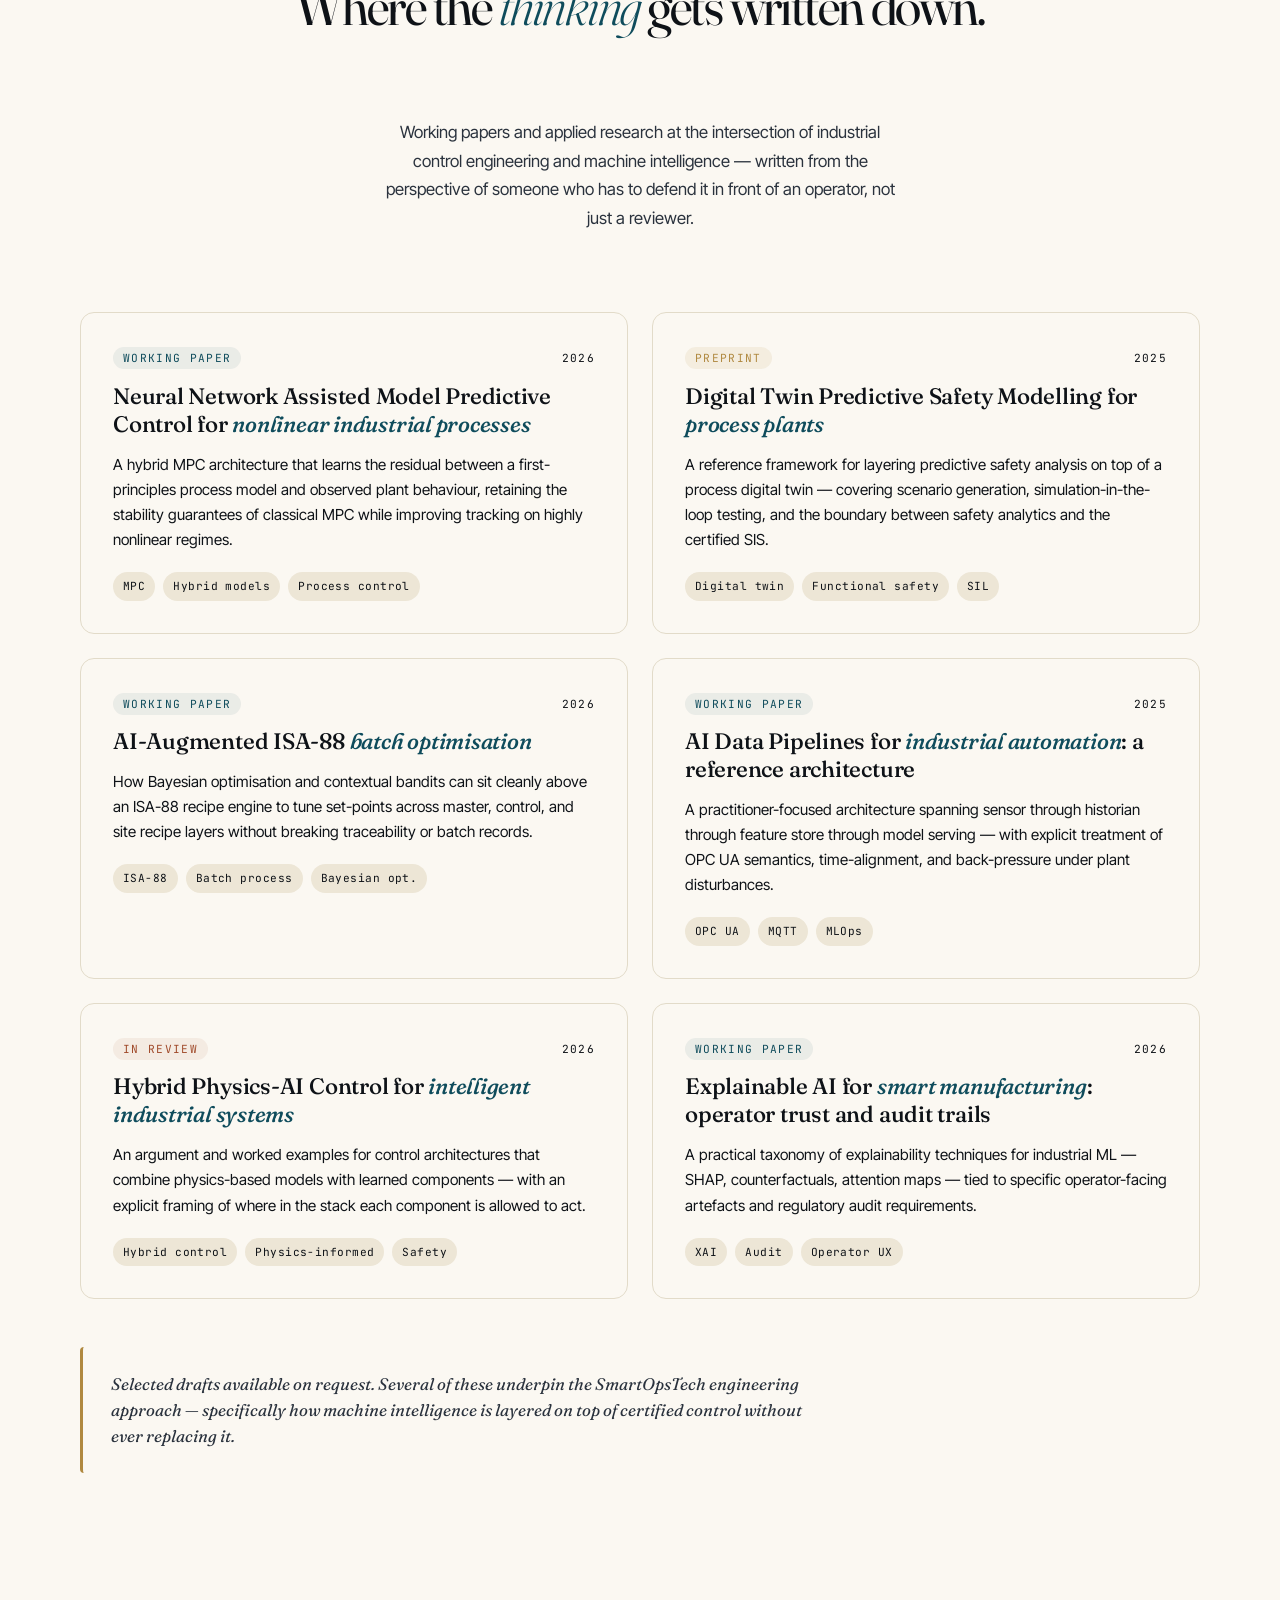
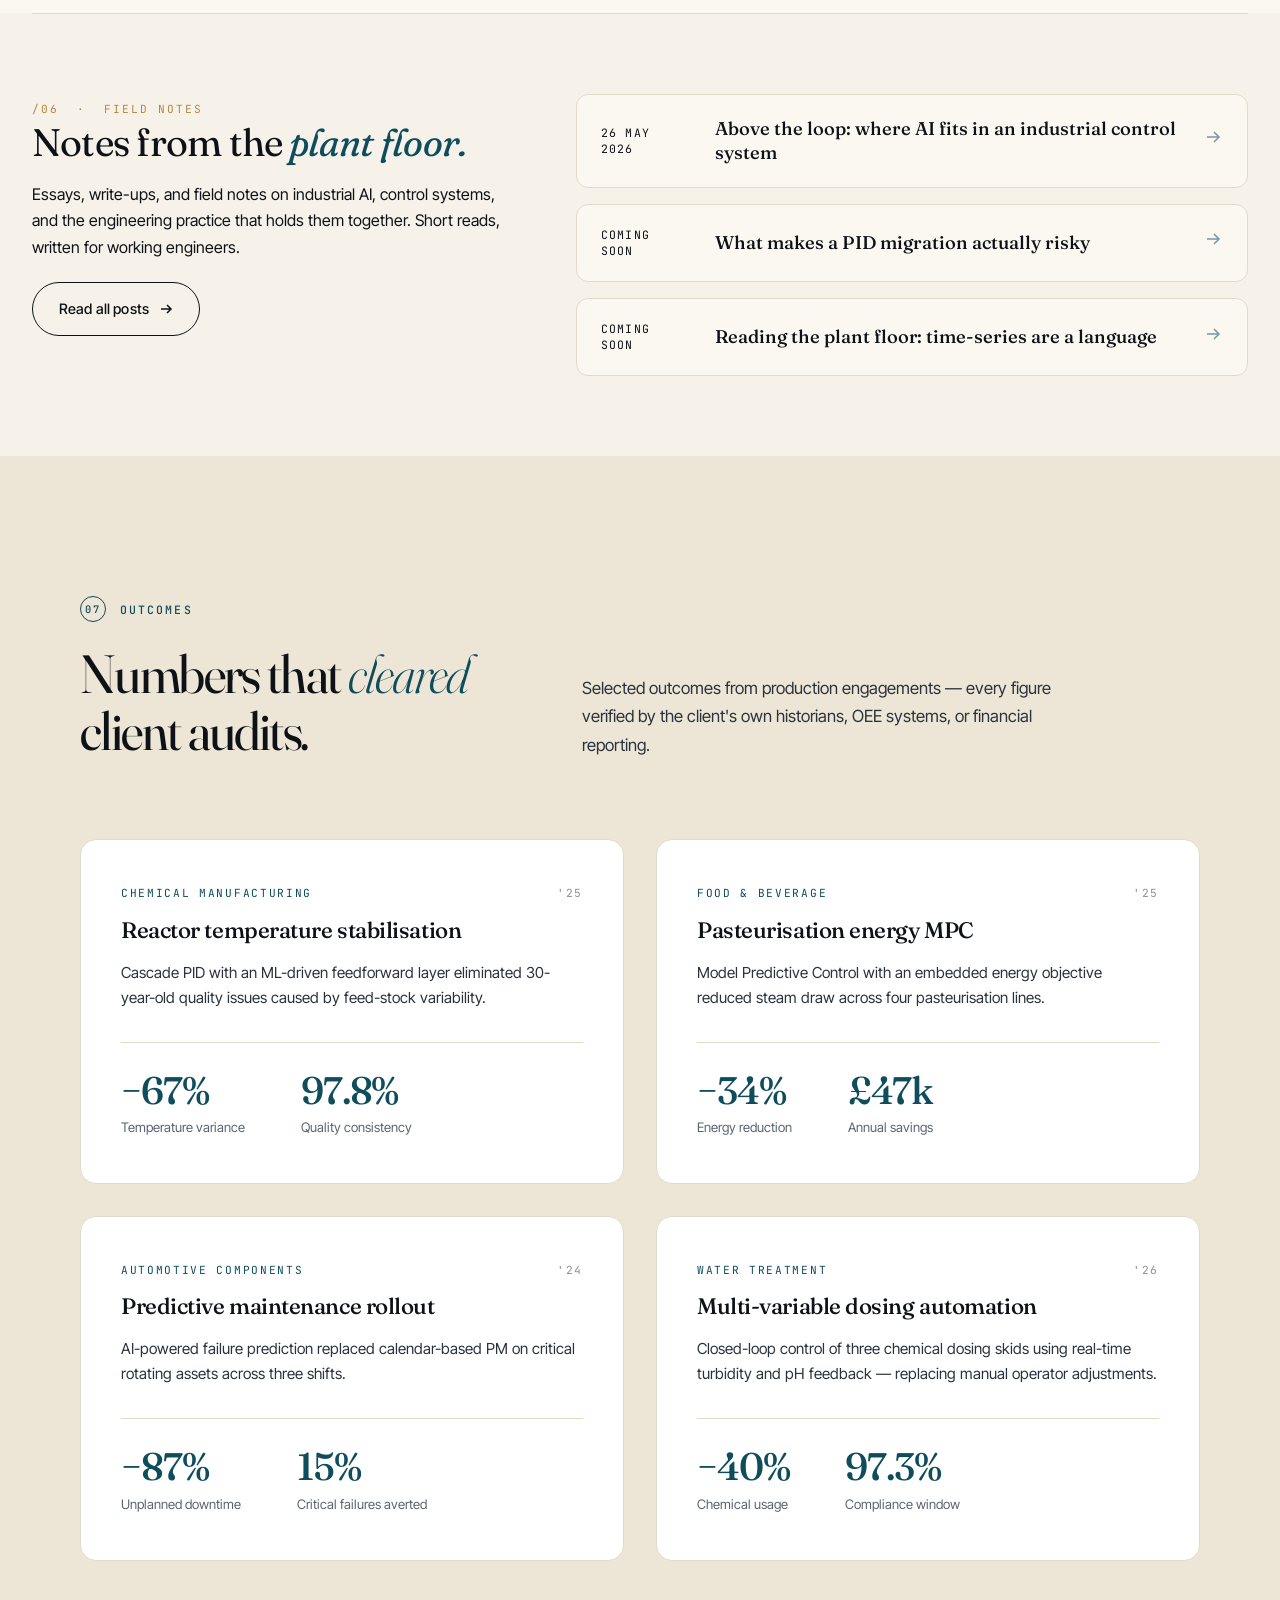
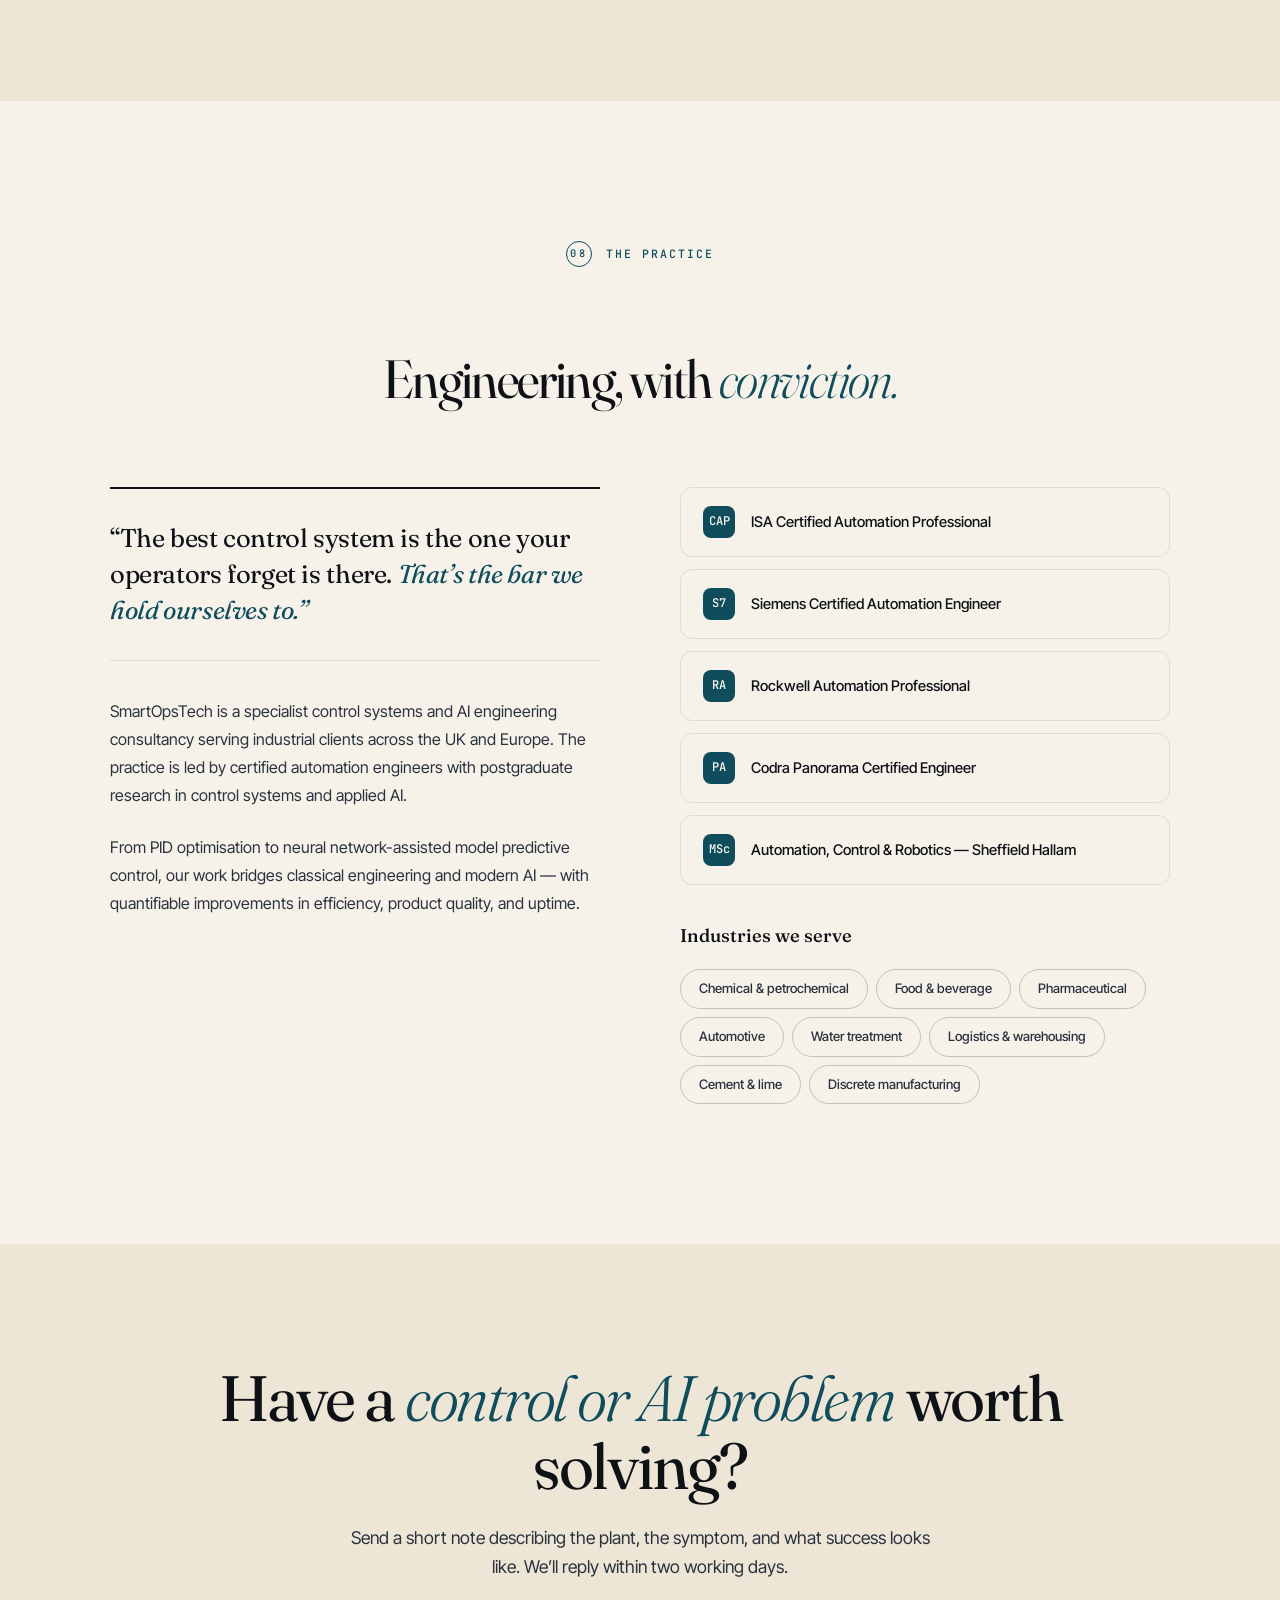
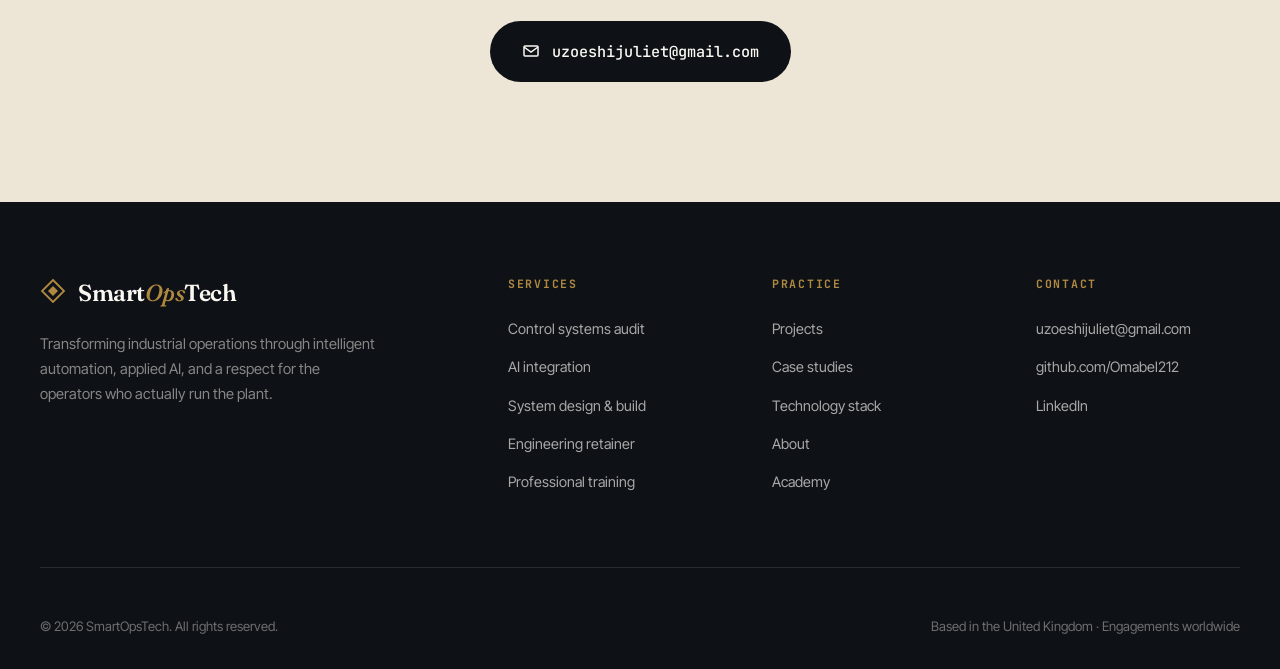
==== commit e747fa29: "Share one stylesheet, menu and footer across all pages Move the palette, base styles, menu and foote" ====
--- a/index.html
+++ b/index.html
@@ -5,101 +5,11 @@
     <meta name="viewport" content="width=device-width, initial-scale=1.0">
     <title>SmartOpsTech — AI-Driven Control Systems Engineering</title>
     <meta name="description" content="Specialist consultancy in industrial AI, control systems engineering, and intelligent automation. UK-based, internationally engaged.">
-    <link rel="icon" href="assets/favicon.svg" type="image/svg+xml">
-    <link rel="icon" href="assets/favicon-32.png" sizes="32x32" type="image/png">
-    <link rel="apple-touch-icon" href="assets/apple-touch-icon.png">
-    <link rel="canonical" href="https://smartopstech.com/">
-    <meta property="og:type" content="website">
-    <meta property="og:site_name" content="SmartOpsTech">
-    <meta property="og:url" content="https://smartopstech.com/">
-    <meta property="og:title" content="SmartOpsTech — AI-Driven Control Systems Engineering">
-    <meta property="og:description" content="Specialist consultancy in industrial AI, control systems engineering, and intelligent automation. UK-based, internationally engaged.">
-    <meta property="og:image" content="https://smartopstech.com/assets/og-image.png">
-    <meta property="og:image:width" content="1200">
-    <meta property="og:image:height" content="630">
-    <meta name="twitter:card" content="summary_large_image">
-    <meta name="twitter:title" content="SmartOpsTech — AI-Driven Control Systems Engineering">
-    <meta name="twitter:description" content="Specialist consultancy in industrial AI, control systems engineering, and intelligent automation. UK-based, internationally engaged.">
-    <meta name="twitter:image" content="https://smartopstech.com/assets/og-image.png">
     <link rel="preconnect" href="https://fonts.googleapis.com">
     <link rel="preconnect" href="https://fonts.gstatic.com" crossorigin>
     <link href="https://fonts.googleapis.com/css2?family=Fraunces:opsz,wght@9..144,300;9..144,400;9..144,500;9..144,600;9..144,700;9..144,800&family=Inter+Tight:wght@300;400;500;600;700&family=JetBrains+Mono:wght@400;500&display=swap" rel="stylesheet">
+    <link rel="stylesheet" href="styles.css">
     <style>
-        :root {
-            /* ─── EDITORIAL PALETTE ─── */
-            --paper: #F6F2EA;            /* warm cream — primary canvas */
-            --paper-deep: #EDE6D6;       /* deeper cream — paper sections */
-            --paper-ivory: #FBF8F2;      /* near-white — elevated surfaces */
-            --surface: #FFFFFF;          /* pure white */
-
-            --ink: #0E1217;              /* near-black */
-            --ink-soft: #2A323D;
-            --ink-mid: #5A6471;
-            --ink-light: #8A9099;
-
-            --line: #E2DBC9;             /* subtle border */
-            --line-strong: #C9C0AC;
-
-            --teal: #0F4C5C;             /* deep teal — primary accent */
-            --teal-deep: #0A3540;
-            --teal-soft: rgba(15, 76, 92, 0.07);
-            --teal-line: rgba(15, 76, 92, 0.18);
-
-            --gold: #B08940;             /* refined warm gold */
-            --gold-soft: rgba(176, 137, 64, 0.1);
-            --rust: #A04A2A;             /* burnt sienna highlight */
-
-            --moss: #4A6A3F;             /* sage/moss for tags */
-
-            /* ─── TYPOGRAPHY ─── */
-            --font-display: 'Fraunces', 'Times New Roman', serif;
-            --font-body: 'Inter Tight', system-ui, sans-serif;
-            --font-mono: 'JetBrains Mono', monospace;
-
-            /* ─── MOTION ─── */
-            --ease: cubic-bezier(0.22, 1, 0.36, 1);
-            --ease-soft: cubic-bezier(0.4, 0, 0.2, 1);
-        }
-
-        *, *::before, *::after {
-            margin: 0;
-            padding: 0;
-            box-sizing: border-box;
-        }
-
-        html { scroll-behavior: smooth; font-size: 16px; }
-
-        body {
-            font-family: var(--font-body);
-            background: var(--paper);
-            color: var(--ink);
-            line-height: 1.65;
-            font-weight: 400;
-            -webkit-font-smoothing: antialiased;
-            -moz-osx-font-smoothing: grayscale;
-            overflow-x: hidden;
-        }
-
-        /* ─── GRAIN OVERLAY ─── */
-        body::before {
-            content: '';
-            position: fixed;
-            inset: 0;
-            pointer-events: none;
-            z-index: 100;
-            opacity: 0.35;
-            mix-blend-mode: multiply;
-            background-image: url("data:image/svg+xml,%3Csvg viewBox='0 0 256 256' xmlns='http://www.w3.org/2000/svg'%3E%3Cfilter id='n'%3E%3CfeTurbulence type='fractalNoise' baseFrequency='0.85' numOctaves='3' stitchTiles='stitch'/%3E%3C/filter%3E%3Crect width='100%25' height='100%25' filter='url(%23n)' opacity='0.045'/%3E%3C/svg%3E");
-        }
-
-        ::selection {
-            background: var(--teal);
-            color: var(--paper-ivory);
-        }
-
-        a { color: inherit; text-decoration: none; }
-        button { font-family: inherit; cursor: pointer; }
-
         /* ─── LAYOUT ─── */
         .wrap {
             max-width: 1320px;
@@ -111,110 +21,6 @@
             max-width: 1140px;
             margin: 0 auto;
             padding: 0 40px;
-        }
-
-        /* ─── NAVIGATION ─── */
-        .nav {
-            position: fixed;
-            top: 0;
-            left: 0;
-            right: 0;
-            z-index: 50;
-            transition: all 0.4s var(--ease);
-            padding: 20px 40px;
-        }
-
-        .nav.scrolled {
-            background: rgba(246, 242, 234, 0.85);
-            backdrop-filter: blur(20px) saturate(1.1);
-            -webkit-backdrop-filter: blur(20px) saturate(1.1);
-            border-bottom: 1px solid var(--line);
-            padding: 14px 40px;
-        }
-
-        .nav-inner {
-            max-width: 1320px;
-            margin: 0 auto;
-            display: flex;
-            justify-content: space-between;
-            align-items: center;
-        }
-
-        .logo {
-            display: flex;
-            align-items: baseline;
-            gap: 12px;
-            font-family: var(--font-display);
-            font-weight: 600;
-            font-size: 1.45rem;
-            letter-spacing: -0.02em;
-            color: var(--ink);
-        }
-
-        .logo-mark {
-            display: inline-block;
-            width: 26px;
-            height: 26px;
-            position: relative;
-            top: 3px;
-        }
-
-        .logo-mark svg { display: block; }
-
-        .logo em {
-            font-style: italic;
-            font-weight: 500;
-            color: var(--teal);
-        }
-
-        .nav-links {
-            display: flex;
-            list-style: none;
-            gap: 4px;
-            align-items: center;
-        }
-
-        .nav-links a {
-            display: inline-block;
-            padding: 10px 16px;
-            font-size: 0.85rem;
-            font-weight: 500;
-            color: var(--ink-soft);
-            border-radius: 999px;
-            transition: all 0.25s var(--ease);
-            letter-spacing: 0.01em;
-        }
-
-        .nav-links a:hover {
-            color: var(--teal);
-            background: var(--teal-soft);
-        }
-
-        .nav-links a.active {
-            color: var(--teal);
-        }
-
-        .nav-cta {
-            margin-left: 12px;
-            padding: 10px 22px !important;
-            background: var(--ink) !important;
-            color: var(--paper-ivory) !important;
-            border-radius: 999px;
-            transition: all 0.3s var(--ease) !important;
-        }
-
-        .nav-cta:hover {
-            background: var(--teal) !important;
-            color: var(--paper-ivory) !important;
-            transform: translateY(-1px);
-        }
-
-        .nav-toggle {
-            display: none;
-            background: none;
-            border: none;
-            padding: 8px;
-            color: var(--ink);
         }
 
         /* ─── HERO ─── */
@@ -1435,106 +1241,6 @@
             font-size: 1.1rem;
             max-width: 580px;
             margin: 0 auto 40px;
-        }
-
-        .cta-strip-mail {
-            display: inline-flex;
-            align-items: center;
-            gap: 12px;
-            padding: 18px 32px;
-            background: var(--ink);
-            color: var(--paper-ivory);
-            border-radius: 999px;
-            font-family: var(--font-mono);
-            font-size: 0.95rem;
-            font-weight: 500;
-            transition: all 0.3s var(--ease);
-        }
-
-        .cta-strip-mail:hover {
-            background: var(--teal);
-            transform: translateY(-2px);
-            box-shadow: 0 16px 32px -12px rgba(15, 76, 92, 0.4);
-        }
-
-        /* ─── FOOTER ─── */
-        .footer {
-            padding: 72px 40px 32px;
-            background: var(--ink);
-            color: var(--paper-ivory);
-            position: relative;
-        }
-
-        .footer-grid {
-            max-width: 1320px;
-            margin: 0 auto;
-            display: grid;
-            grid-template-columns: 2fr 1fr 1fr 1fr;
-            gap: 60px;
-            padding-bottom: 60px;
-            border-bottom: 1px solid rgba(251, 248, 242, 0.1);
-        }
-
-        .footer-brand .logo {
-            color: var(--paper-ivory);
-            margin-bottom: 20px;
-        }
-
-        .footer-brand p {
-            color: rgba(251, 248, 242, 0.5);
-            font-size: 0.92rem;
-            max-width: 340px;
-            line-height: 1.7;
-        }
-
-        .footer h4 {
-            font-family: var(--font-mono);
-            font-size: 0.72rem;
-            text-transform: uppercase;
-            letter-spacing: 0.15em;
-            color: var(--gold);
-            margin-bottom: 22px;
-        }
-
-        .footer-links {
-            list-style: none;
-        }
-
-        .footer-links li {
-            margin-bottom: 12px;
-        }
-
-        .footer-links a {
-            color: rgba(251, 248, 242, 0.65);
-            font-size: 0.9rem;
-            transition: color 0.25s;
-        }
-
-        .footer-links a:hover {
-            color: var(--gold);
-        }
-
-        .footer-bottom {
-            max-width: 1320px;
-            margin: 24px auto 0;
-            padding-top: 24px;
-            display: flex;
-            justify-content: space-between;
-            align-items: center;
-            font-size: 0.82rem;
-            color: rgba(251, 248, 242, 0.4);
-        }
-
-        /* ─── REVEAL ─── */
-        .reveal {
-            opacity: 0;
-            transform: translateY(28px);
-            transition: opacity 0.9s var(--ease), transform 0.9s var(--ease);
-        }
-
-        .reveal.visible {
-            opacity: 1;
-            transform: translateY(0);
         }
 
         /* ─── RESPONSIVE ─── */
@@ -1558,33 +1264,13 @@
             .writing-teaser-inner { grid-template-columns: 1fr; gap: 36px; padding: 64px 0; }
             .writing-card { grid-template-columns: 1fr auto; }
             .writing-card .writing-date { grid-column: 1 / -1; }
-            .footer-grid { grid-template-columns: 1fr 1fr; }
-            .nav { padding: 16px 24px; }
-            .nav.scrolled { padding: 12px 24px; }
         }
 
         @media (max-width: 680px) {
-            .nav-links { display: none; }
-            .nav-links.open {
-                display: flex;
-                flex-direction: column;
-                position: absolute;
-                top: 100%;
-                left: 24px;
-                right: 24px;
-                background: var(--paper-ivory);
-                border: 1px solid var(--line);
-                border-radius: 16px;
-                padding: 16px;
-                gap: 4px;
-            }
-            .nav-toggle { display: block; }
             .expertise-grid { grid-template-columns: 1fr; }
             .projects-grid { grid-template-columns: 1fr; }
             .tech-grid { grid-template-columns: 1fr; }
             .credentials-list { grid-template-columns: 1fr; }
-            .footer-grid { grid-template-columns: 1fr; gap: 40px; }
-            .footer-bottom { flex-direction: column; gap: 12px; }
             .training-pillars { grid-template-columns: 1fr; }
             .hero-strip { grid-template-columns: 1fr; }
             .result-metrics { gap: 28px; }
@@ -1596,7 +1282,7 @@
 <!-- ─── NAVIGATION ─── -->
 <nav class="nav" id="nav">
     <div class="nav-inner">
-        <a href="#home" class="logo">
+        <a href="index.html#home" class="logo">
             <span class="logo-mark">
                 <svg viewBox="0 0 26 26" fill="none">
                     <path d="M13 2 L24 13 L13 24 L2 13 Z" stroke="#0F4C5C" stroke-width="1.8" fill="none"/>
@@ -1606,14 +1292,14 @@
             <span>Smart<em>Ops</em>Tech</span>
         </a>
         <ul class="nav-links" id="navLinks">
-            <li><a href="#expertise">Expertise</a></li>
-            <li><a href="#projects">Projects</a></li>
-            <li><a href="#services">Services</a></li>
+            <li><a href="index.html#expertise">Expertise</a></li>
+            <li><a href="index.html#projects">Projects</a></li>
+            <li><a href="index.html#services">Services</a></li>
             <li><a href="training.html">Training</a></li>
-            <li><a href="#research">Research</a></li>
+            <li><a href="index.html#research">Research</a></li>
             <li><a href="blog.html">Writing</a></li>
-            <li><a href="#about">About</a></li>
-            <li><a href="#contact" class="nav-cta">Start a project</a></li>
+            <li><a href="index.html#about">About</a></li>
+            <li><a href="index.html#contact" class="nav-cta">Get in touch</a></li>
         </ul>
         <button class="nav-toggle" id="navToggle" aria-label="Toggle menu">
             <svg width="22" height="22" viewBox="0 0 22 22" fill="none" stroke="currentColor" stroke-width="2">
@@ -2576,7 +2262,7 @@
 <footer class="footer">
     <div class="footer-grid">
         <div class="footer-brand">
-            <a href="#home" class="logo">
+            <a href="index.html#home" class="logo">
                 <span class="logo-mark">
                     <svg viewBox="0 0 26 26" fill="none">
                         <path d="M13 2 L24 13 L13 24 L2 13 Z" stroke="#B08940" stroke-width="1.8" fill="none"/>
@@ -2590,20 +2276,20 @@
         <div>
             <h4>Services</h4>
             <ul class="footer-links">
-                <li><a href="#services">Control systems audit</a></li>
-                <li><a href="#services">AI integration</a></li>
-                <li><a href="#services">System design &amp; build</a></li>
-                <li><a href="#services">Engineering retainer</a></li>
+                <li><a href="index.html#services">Control systems audit</a></li>
+                <li><a href="index.html#services">AI integration</a></li>
+                <li><a href="index.html#services">System design &amp; build</a></li>
+                <li><a href="index.html#services">Engineering retainer</a></li>
                 <li><a href="training.html">Professional training</a></li>
             </ul>
         </div>
         <div>
             <h4>Practice</h4>
             <ul class="footer-links">
-                <li><a href="#projects">Projects</a></li>
-                <li><a href="#results">Case studies</a></li>
-                <li><a href="#technologies">Technology stack</a></li>
-                <li><a href="#about">About</a></li>
+                <li><a href="index.html#projects">Projects</a></li>
+                <li><a href="index.html#results">Case studies</a></li>
+                <li><a href="index.html#technologies">Technology stack</a></li>
+                <li><a href="index.html#about">About</a></li>
                 <li><a href="training.html">Academy</a></li>
             </ul>
         </div>
@@ -2639,9 +2325,9 @@
     navLinks.querySelectorAll('a').forEach(a => a.addEventListener('click', () => navLinks.classList.remove('open')));
 
     // ─── SMOOTH ANCHOR SCROLL ───
-    document.querySelectorAll('a[href^="#"]').forEach(a => {
+    document.querySelectorAll('a[href^="#"], a[href^="index.html#"]').forEach(a => {
         a.addEventListener('click', function(e){
-            const id = this.getAttribute('href');
+            const id = this.hash;
             if (id === '#' || id.length < 2) return;
             const target = document.querySelector(id);
             if (!target) return;
--- a/styles.css
+++ b/styles.css
@@ -0,0 +1,308 @@
+/* SmartOpsTech: styles shared by every page (palette, base, menu, footer). */
+
+:root {
+    /* ─── EDITORIAL PALETTE ─── */
+    --paper: #F6F2EA;            /* warm cream — primary canvas */
+    --paper-deep: #EDE6D6;       /* deeper cream — paper sections */
+    --paper-ivory: #FBF8F2;      /* near-white — elevated surfaces */
+    --surface: #FFFFFF;          /* pure white */
+
+    --ink: #0E1217;              /* near-black */
+    --ink-soft: #2A323D;
+    --ink-mid: #5A6471;
+    --ink-light: #8A9099;
+
+    --line: #E2DBC9;             /* subtle border */
+    --line-strong: #C9C0AC;
+
+    --teal: #0F4C5C;             /* deep teal — primary accent */
+    --teal-deep: #0A3540;
+    --teal-soft: rgba(15, 76, 92, 0.07);
+    --teal-line: rgba(15, 76, 92, 0.18);
+
+    --gold: #B08940;             /* refined warm gold */
+    --gold-soft: rgba(176, 137, 64, 0.1);
+    --rust: #A04A2A;             /* burnt sienna highlight */
+
+    --moss: #4A6A3F;             /* sage/moss for tags */
+
+    /* ─── TYPOGRAPHY ─── */
+    --font-display: 'Fraunces', 'Times New Roman', serif;
+    --font-body: 'Inter Tight', system-ui, sans-serif;
+    --font-mono: 'JetBrains Mono', monospace;
+
+    /* ─── MOTION ─── */
+    --ease: cubic-bezier(0.22, 1, 0.36, 1);
+    --ease-soft: cubic-bezier(0.4, 0, 0.2, 1);
+}
+
+*, *::before, *::after {
+    margin: 0;
+    padding: 0;
+    box-sizing: border-box;
+}
+
+html { scroll-behavior: smooth; font-size: 16px; }
+
+body {
+    font-family: var(--font-body);
+    background: var(--paper);
+    color: var(--ink);
+    line-height: 1.65;
+    font-weight: 400;
+    -webkit-font-smoothing: antialiased;
+    -moz-osx-font-smoothing: grayscale;
+    overflow-x: hidden;
+}
+
+/* ─── GRAIN OVERLAY ─── */
+body::before {
+    content: '';
+    position: fixed;
+    inset: 0;
+    pointer-events: none;
+    z-index: 100;
+    opacity: 0.35;
+    mix-blend-mode: multiply;
+    background-image: url("data:image/svg+xml,%3Csvg viewBox='0 0 256 256' xmlns='http://www.w3.org/2000/svg'%3E%3Cfilter id='n'%3E%3CfeTurbulence type='fractalNoise' baseFrequency='0.85' numOctaves='3' stitchTiles='stitch'/%3E%3C/filter%3E%3Crect width='100%25' height='100%25' filter='url(%23n)' opacity='0.045'/%3E%3C/svg%3E");
+}
+
+::selection {
+    background: var(--teal);
+    color: var(--paper-ivory);
+}
+
+a { color: inherit; text-decoration: none; }
+
+button { font-family: inherit; cursor: pointer; }
+
+/* ─── NAVIGATION ─── */
+.nav {
+    position: fixed;
+    top: 0;
+    left: 0;
+    right: 0;
+    z-index: 50;
+    transition: all 0.4s var(--ease);
+    padding: 20px 40px;
+}
+
+.nav.scrolled {
+    background: rgba(246, 242, 234, 0.85);
+    backdrop-filter: blur(20px) saturate(1.1);
+    -webkit-backdrop-filter: blur(20px) saturate(1.1);
+    border-bottom: 1px solid var(--line);
+    padding: 14px 40px;
+}
+
+.nav-inner {
+    max-width: 1320px;
+    margin: 0 auto;
+    display: flex;
+    justify-content: space-between;
+    align-items: center;
+}
+
+.logo {
+    display: flex;
+    align-items: baseline;
+    gap: 12px;
+    font-family: var(--font-display);
+    font-weight: 600;
+    font-size: 1.45rem;
+    letter-spacing: -0.02em;
+    color: var(--ink);
+}
+
+.logo-mark {
+    display: inline-block;
+    width: 26px;
+    height: 26px;
+    position: relative;
+    top: 3px;
+}
+
+.logo-mark svg { display: block; }
+
+.logo em {
+    font-style: italic;
+    font-weight: 500;
+    color: var(--teal);
+}
+
+.nav-links {
+    display: flex;
+    list-style: none;
+    gap: 4px;
+    align-items: center;
+}
+
+.nav-links a {
+    display: inline-block;
+    padding: 10px 16px;
+    font-size: 0.85rem;
+    font-weight: 500;
+    color: var(--ink-soft);
+    border-radius: 999px;
+    transition: all 0.25s var(--ease);
+    letter-spacing: 0.01em;
+}
+
+.nav-links a:hover {
+    color: var(--teal);
+    background: var(--teal-soft);
+}
+
+.nav-links a.active {
+    color: var(--teal);
+    background: var(--teal-soft);
+}
+
+.nav-cta {
+    margin-left: 12px;
+    padding: 10px 22px !important;
+    background: var(--ink) !important;
+    color: var(--paper-ivory) !important;
+    border-radius: 999px;
+    transition: all 0.3s var(--ease) !important;
+}
+
+.nav-cta:hover {
+    background: var(--teal) !important;
+    color: var(--paper-ivory) !important;
+    transform: translateY(-1px);
+}
+
+.nav-toggle {
+    display: none;
+    background: none;
+    border: none;
+    padding: 8px;
+    color: var(--ink);
+}
+
+.cta-strip-mail {
+    display: inline-flex;
+    align-items: center;
+    gap: 12px;
+    padding: 18px 32px;
+    background: var(--ink);
+    color: var(--paper-ivory);
+    border-radius: 999px;
+    font-family: var(--font-mono);
+    font-size: 0.95rem;
+    font-weight: 500;
+    transition: all 0.3s var(--ease);
+}
+
+.cta-strip-mail:hover {
+    background: var(--teal);
+    transform: translateY(-2px);
+    box-shadow: 0 16px 32px -12px rgba(15, 76, 92, 0.4);
+}
+
+/* ─── FOOTER ─── */
+.footer {
+    padding: 72px 40px 32px;
+    background: var(--ink);
+    color: var(--paper-ivory);
+    position: relative;
+}
+
+.footer-grid {
+    max-width: 1320px;
+    margin: 0 auto;
+    display: grid;
+    grid-template-columns: 2fr 1fr 1fr 1fr;
+    gap: 60px;
+    padding-bottom: 60px;
+    border-bottom: 1px solid rgba(251, 248, 242, 0.1);
+}
+
+.footer-brand .logo {
+    color: var(--paper-ivory);
+    margin-bottom: 20px;
+}
+
+.footer-brand p {
+    color: rgba(251, 248, 242, 0.5);
+    font-size: 0.92rem;
+    max-width: 340px;
+    line-height: 1.7;
+}
+
+.footer h4 {
+    font-family: var(--font-mono);
+    font-size: 0.72rem;
+    text-transform: uppercase;
+    letter-spacing: 0.15em;
+    color: var(--gold);
+    margin-bottom: 22px;
+}
+
+.footer-links {
+    list-style: none;
+}
+
+.footer-links li {
+    margin-bottom: 12px;
+}
+
+.footer-links a {
+    color: rgba(251, 248, 242, 0.65);
+    font-size: 0.9rem;
+    transition: color 0.25s;
+}
+
+.footer-links a:hover {
+    color: var(--gold);
+}
+
+.footer-bottom {
+    max-width: 1320px;
+    margin: 24px auto 0;
+    padding-top: 24px;
+    display: flex;
+    justify-content: space-between;
+    align-items: center;
+    font-size: 0.82rem;
+    color: rgba(251, 248, 242, 0.4);
+}
+
+/* ─── REVEAL ─── */
+.reveal {
+    opacity: 0;
+    transform: translateY(28px);
+    transition: opacity 0.9s var(--ease), transform 0.9s var(--ease);
+}
+
+.reveal.visible {
+    opacity: 1;
+    transform: translateY(0);
+}
+
+@media (max-width: 1024px) {
+    .footer-grid { grid-template-columns: 1fr 1fr; }
+    .nav { padding: 16px 24px; }
+    .nav.scrolled { padding: 12px 24px; }
+}
+
+@media (max-width: 680px) {
+    .nav-links { display: none; }
+    .nav-links.open {
+        display: flex;
+        flex-direction: column;
+        position: absolute;
+        top: 100%;
+        left: 24px;
+        right: 24px;
+        background: var(--paper-ivory);
+        border: 1px solid var(--line);
+        border-radius: 16px;
+        padding: 16px;
+        gap: 4px;
+    }
+    .nav-toggle { display: block; }
+    .footer-grid { grid-template-columns: 1fr; gap: 40px; }
+    .footer-bottom { flex-direction: column; gap: 12px; }
+}
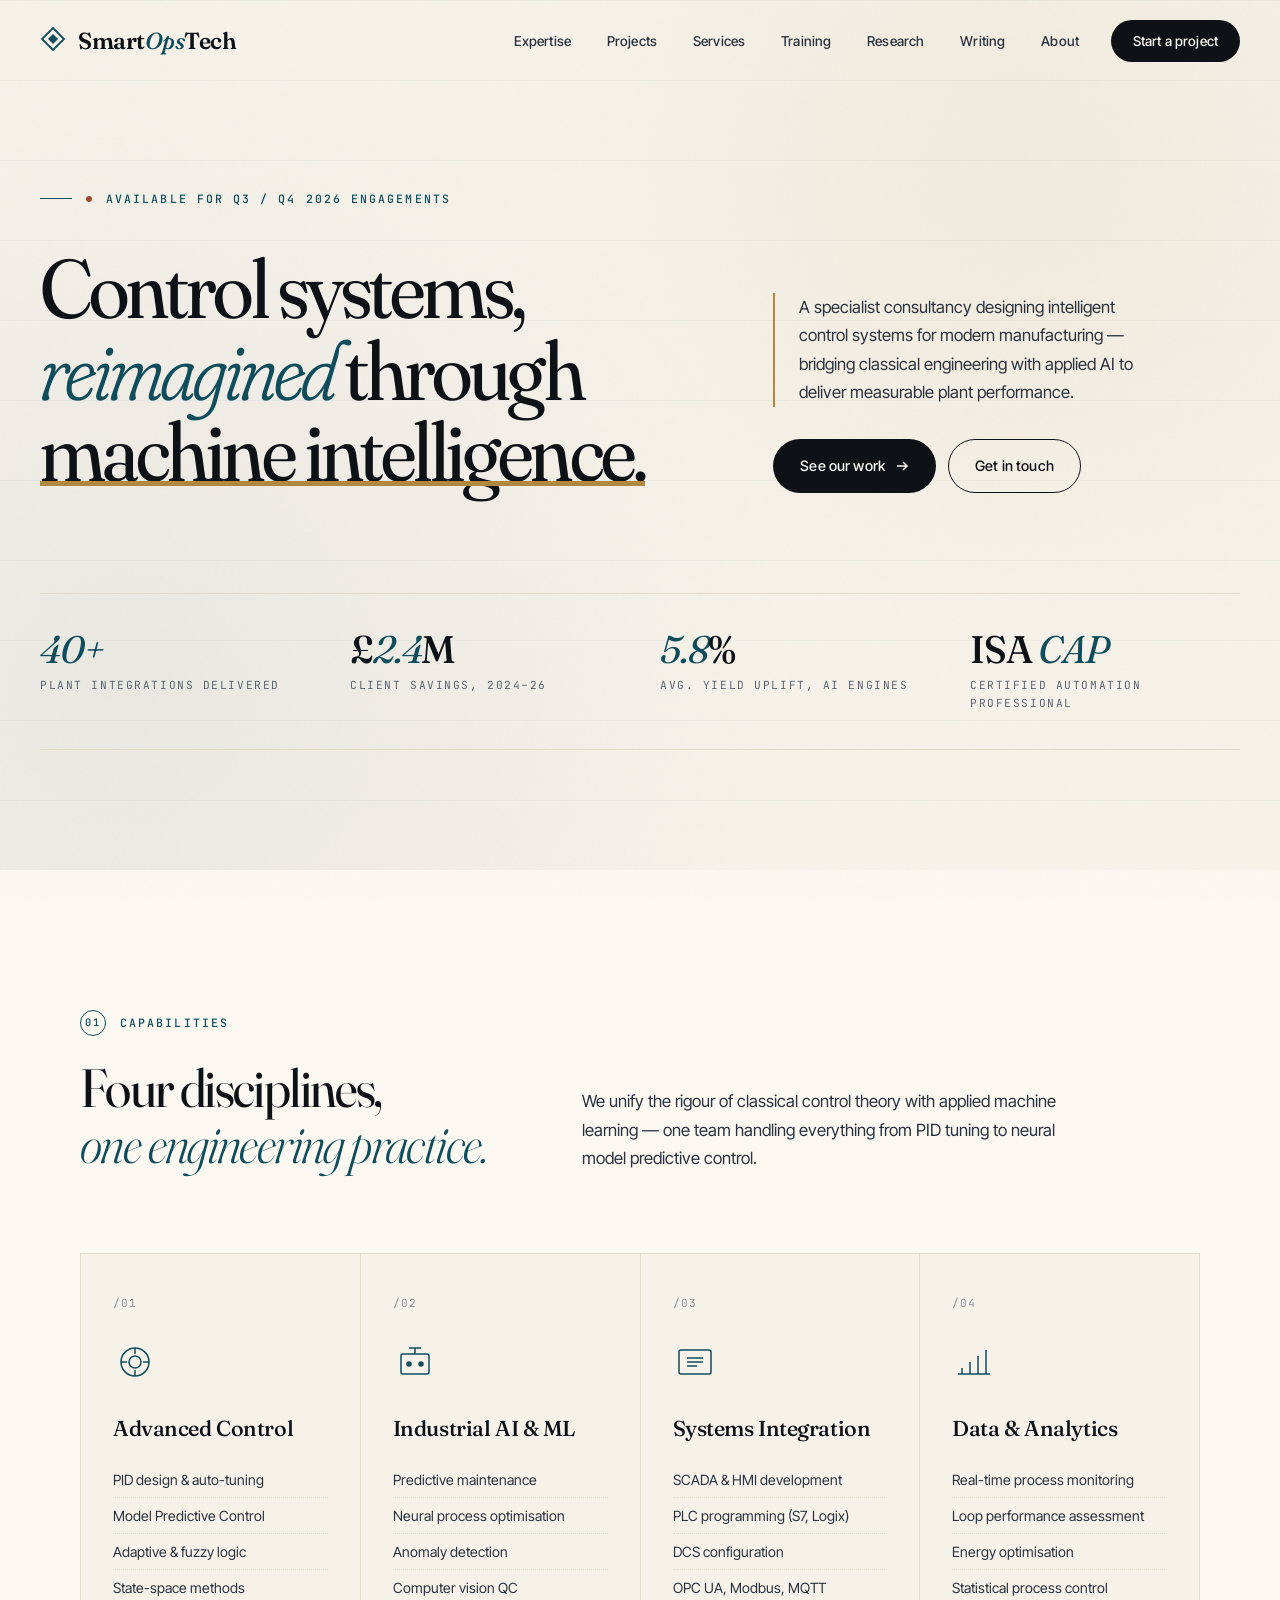
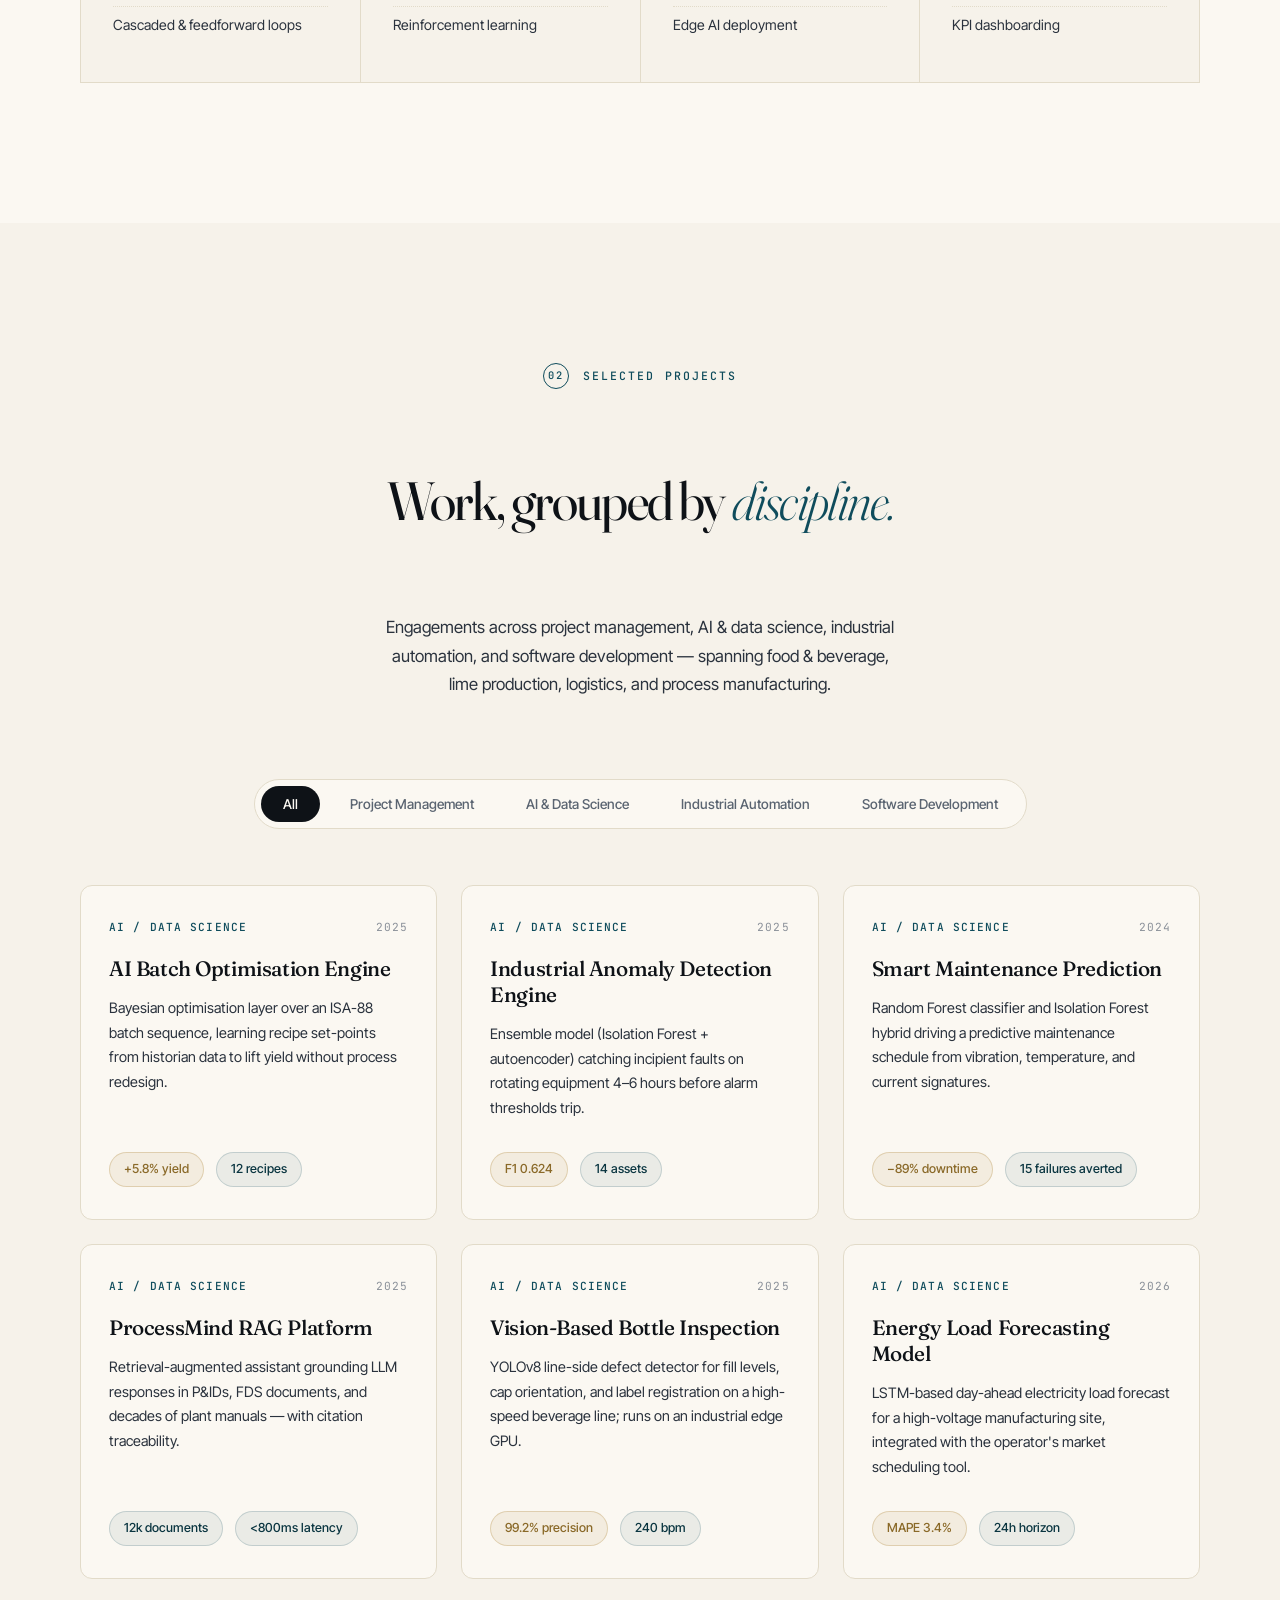
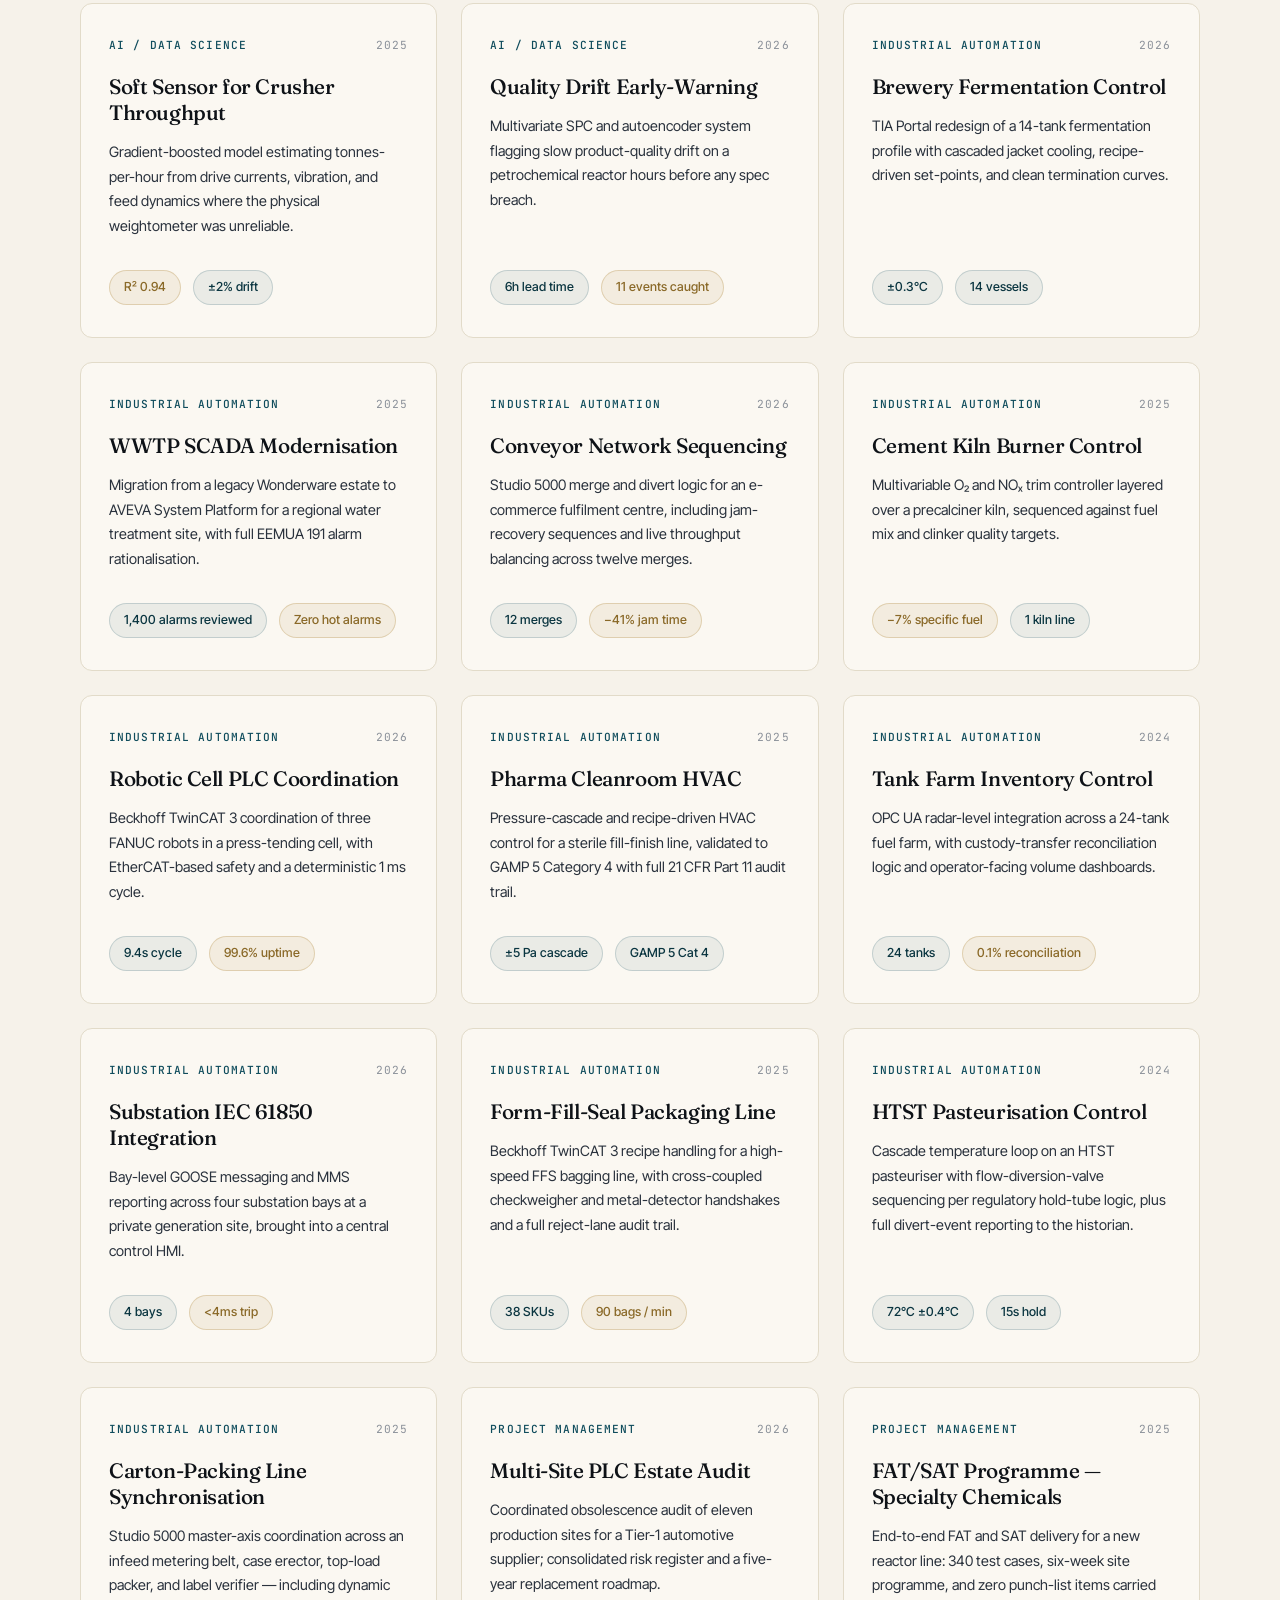
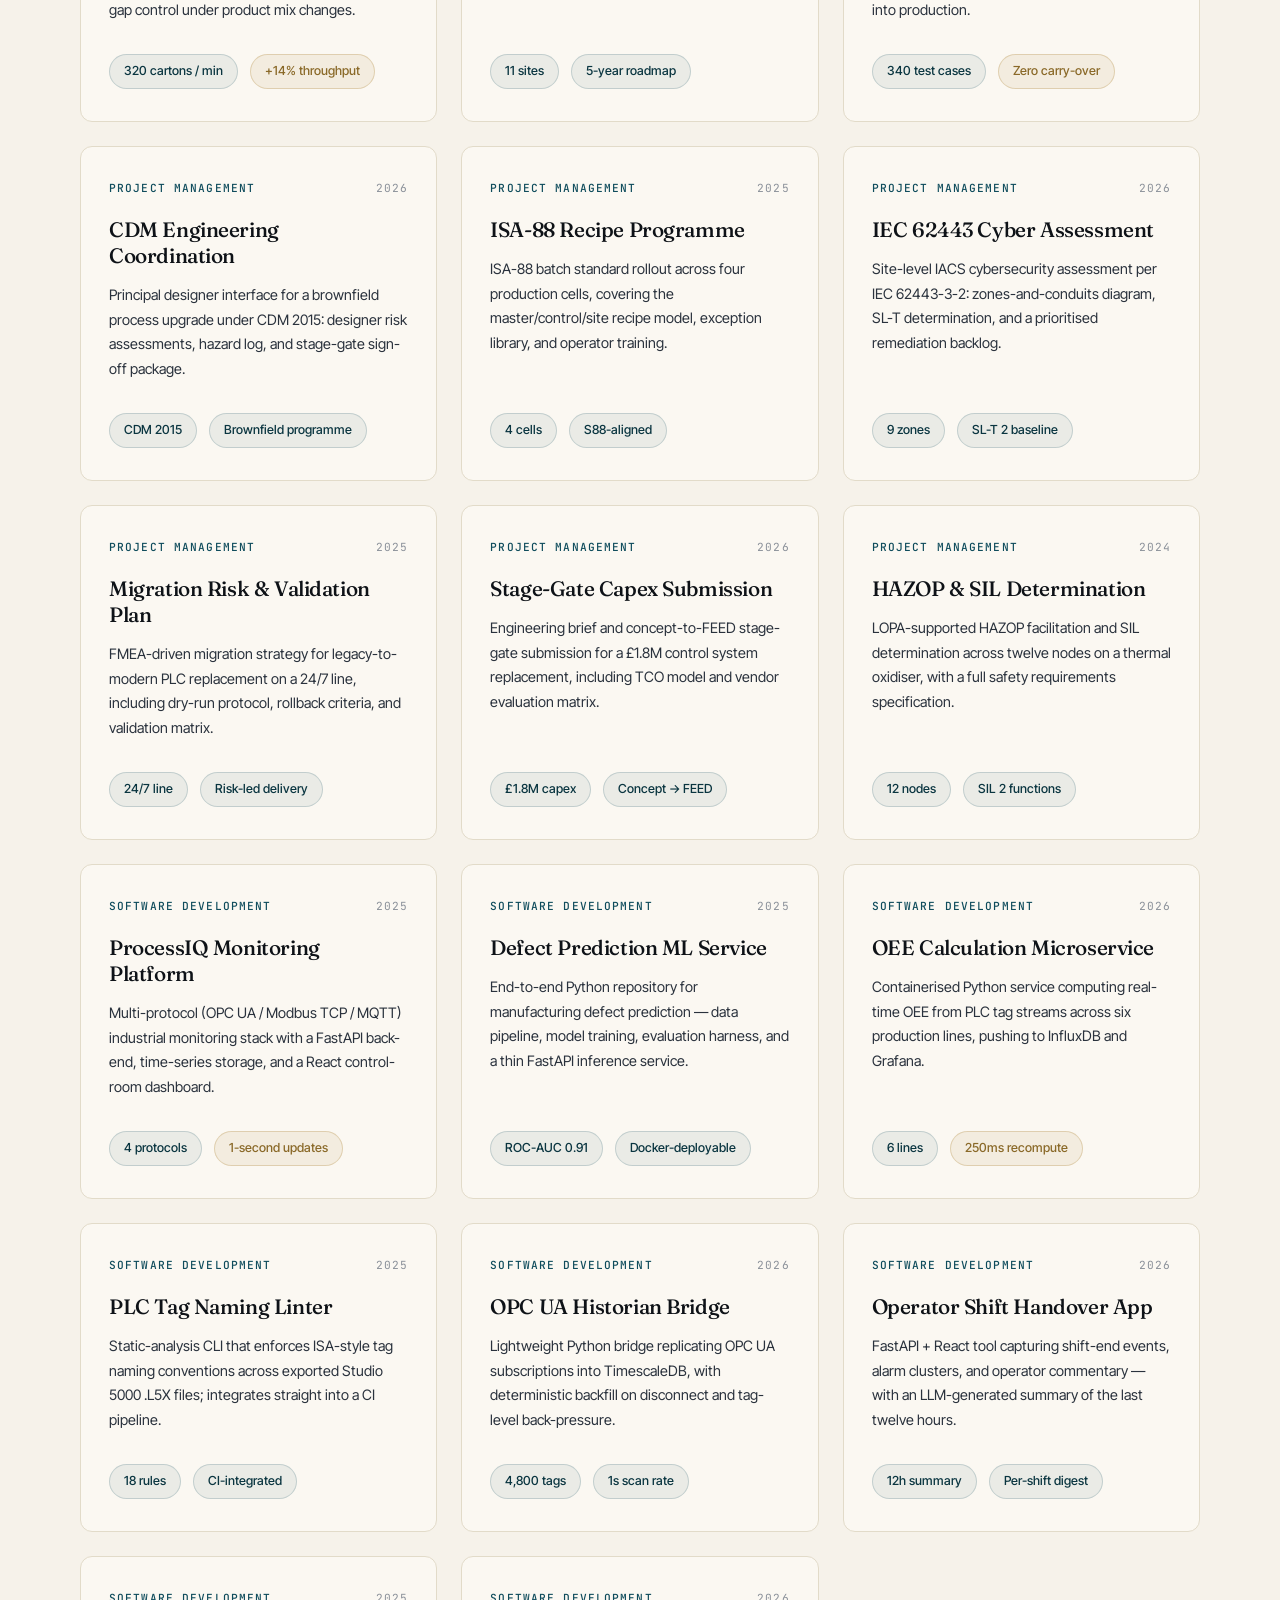
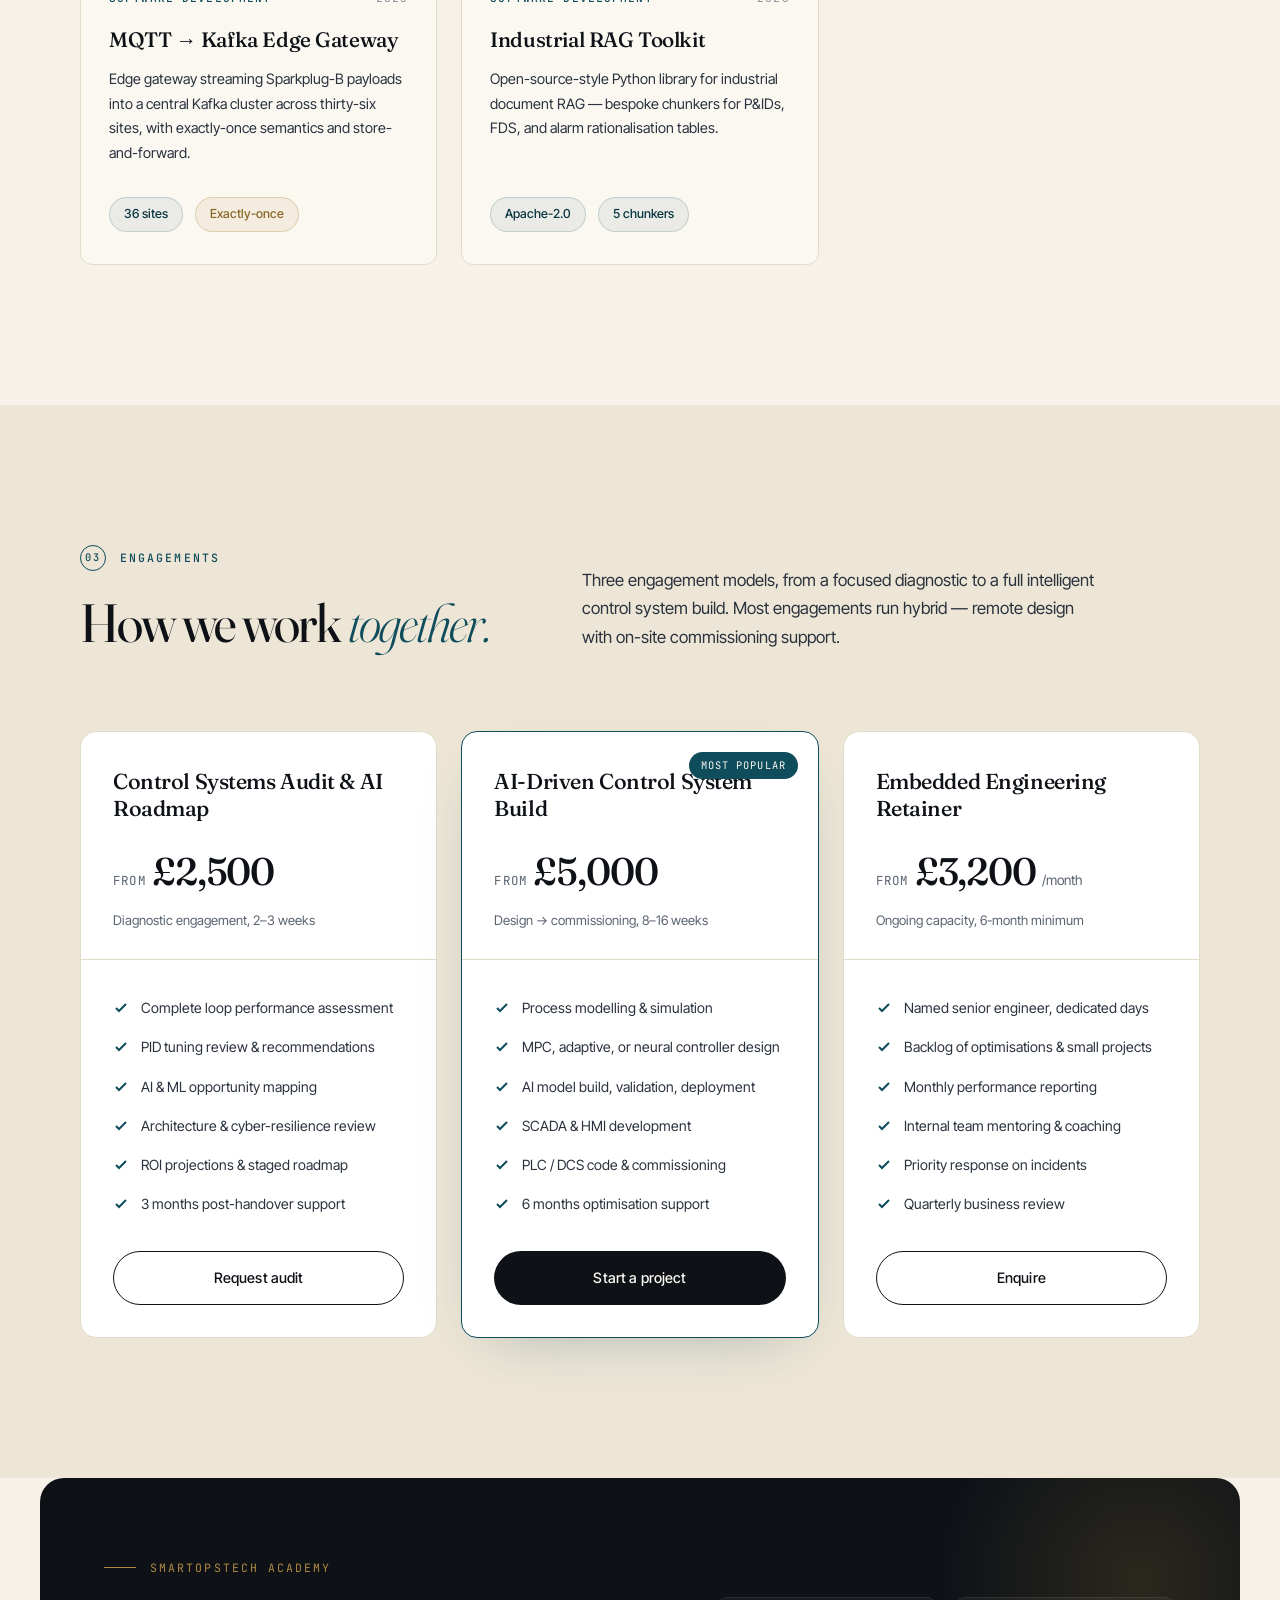
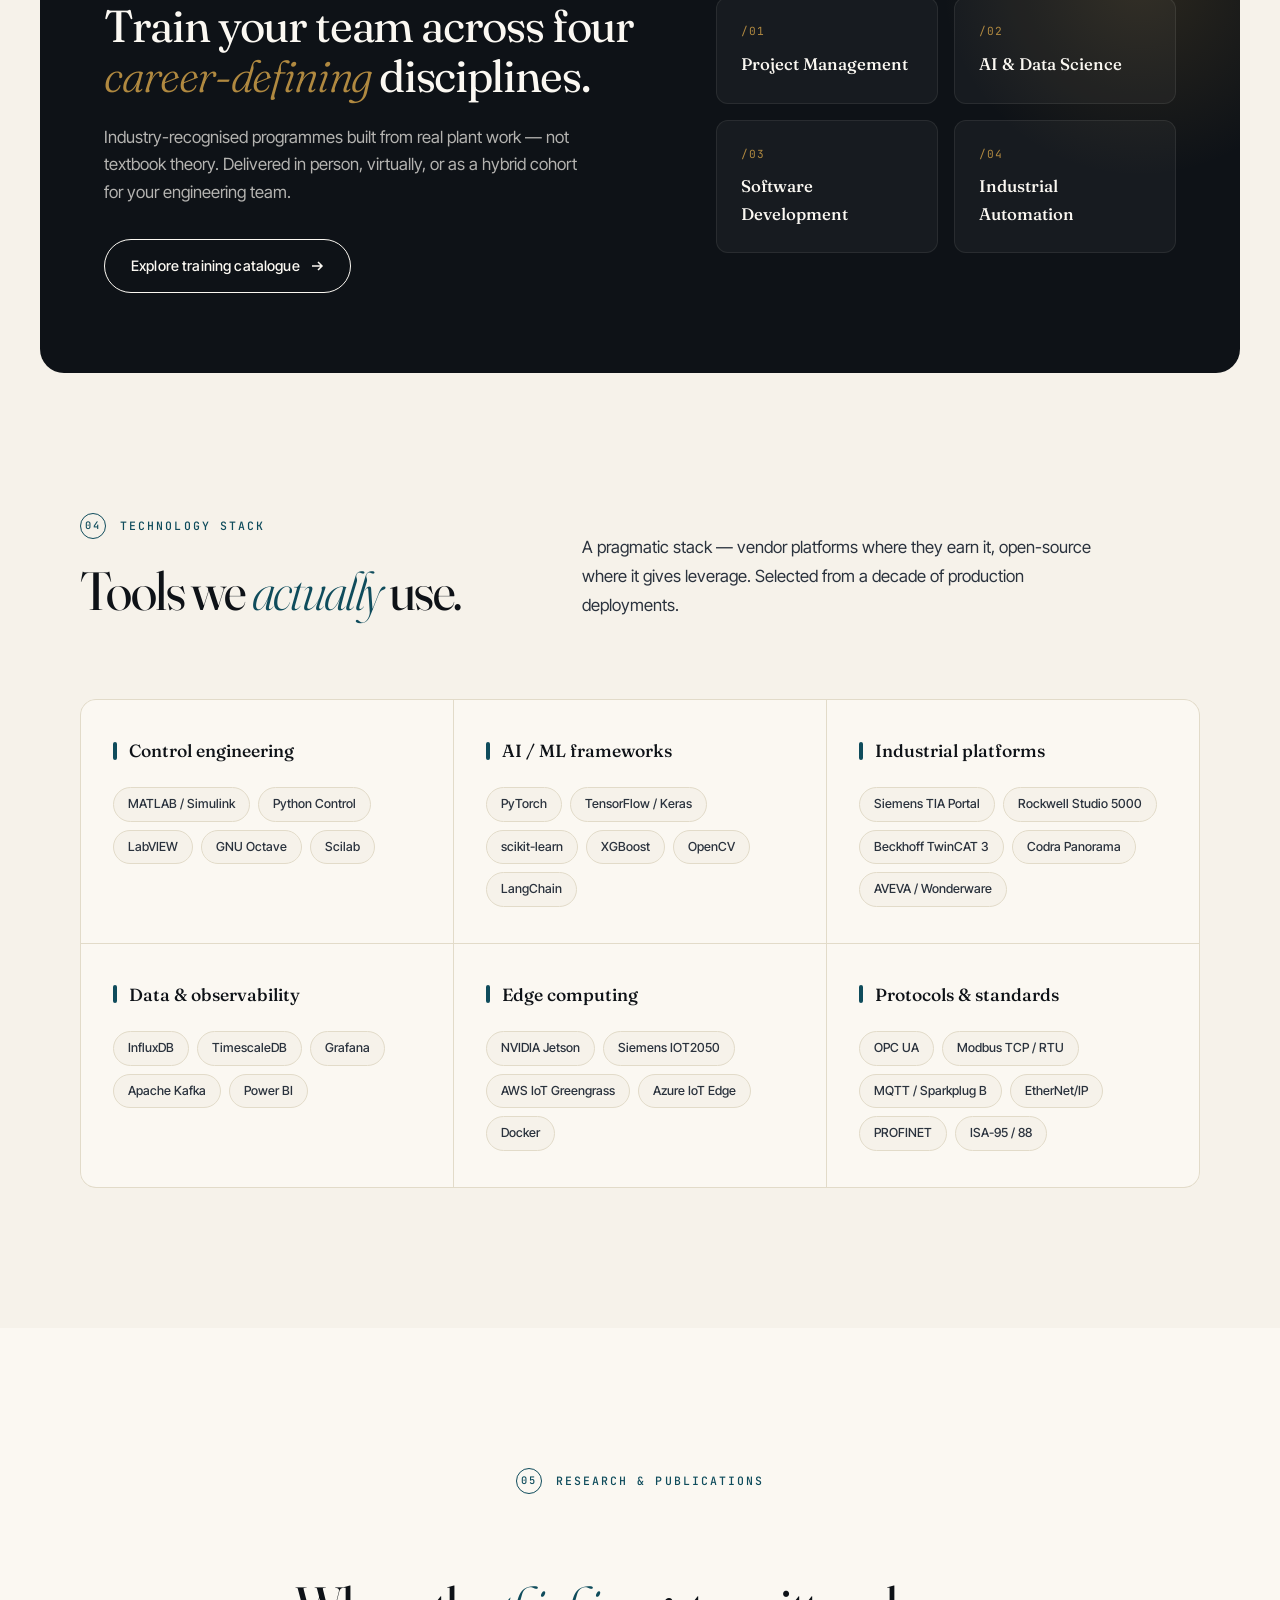
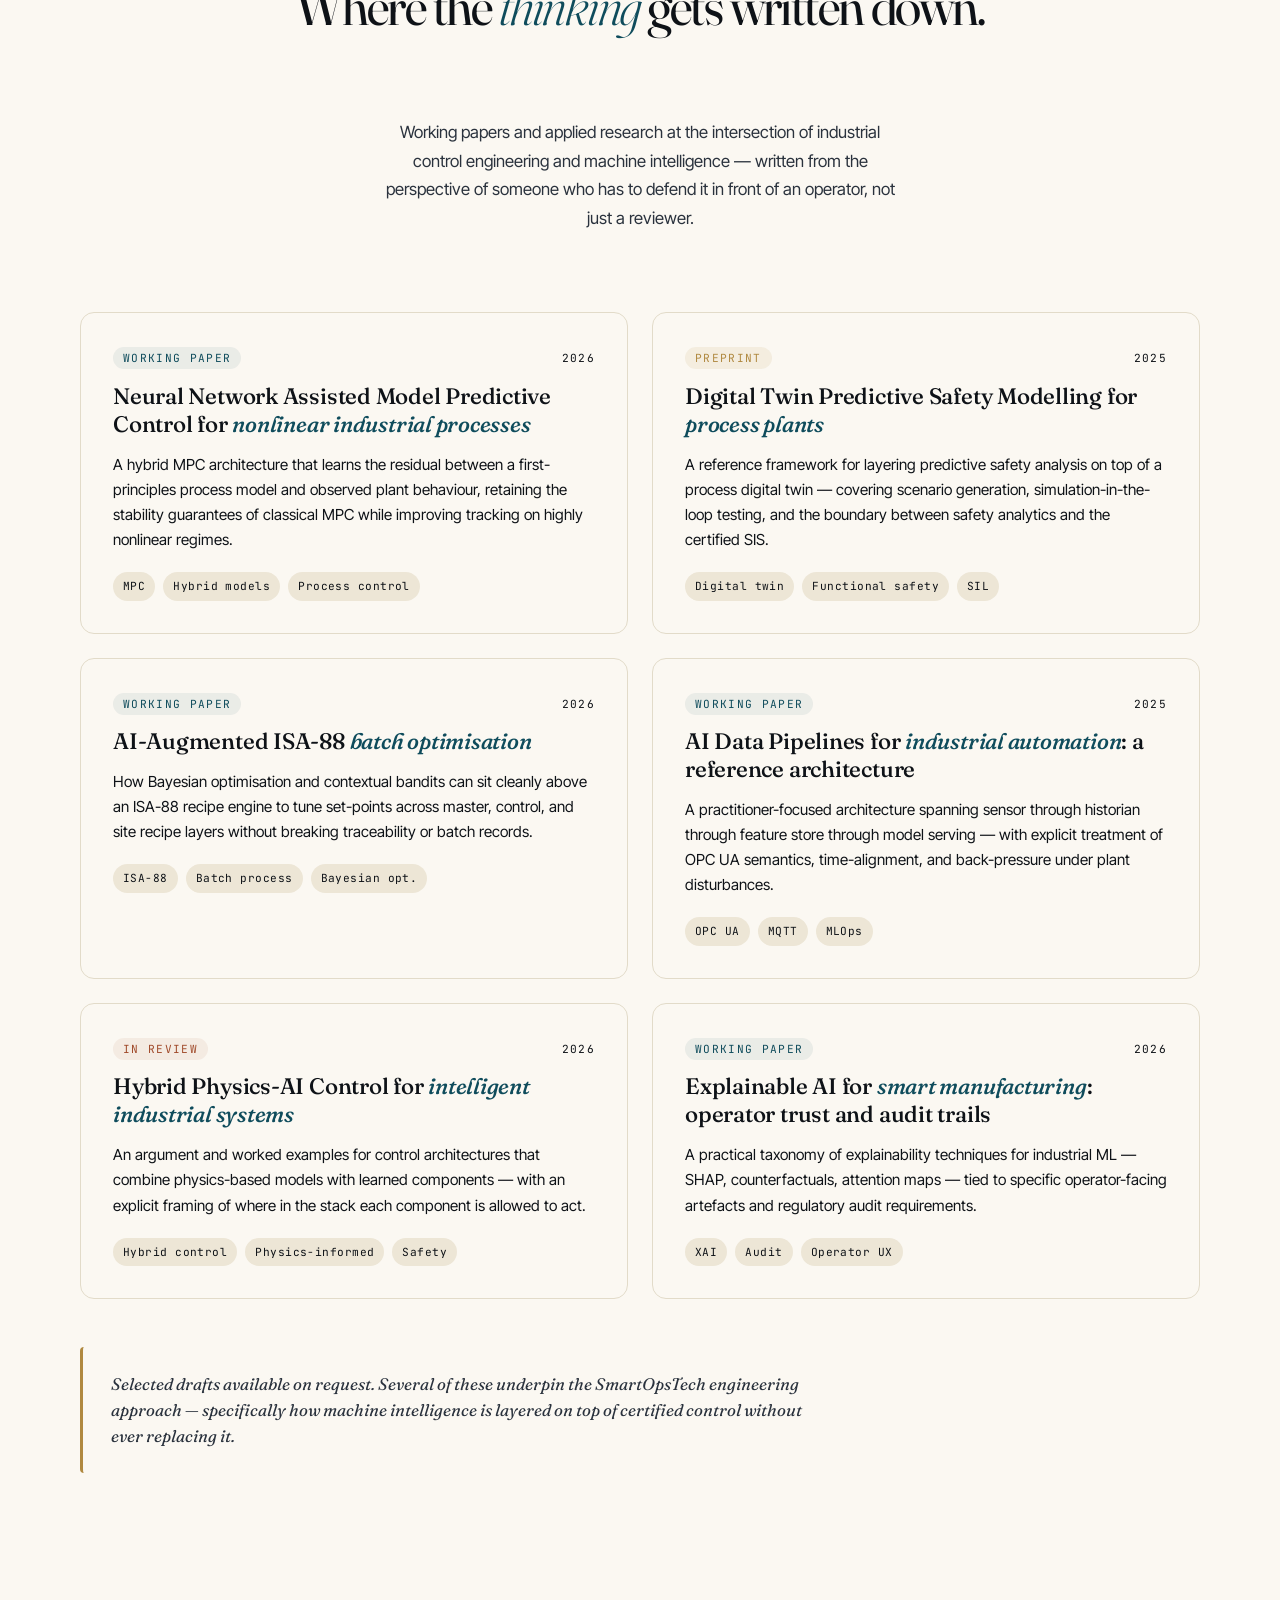
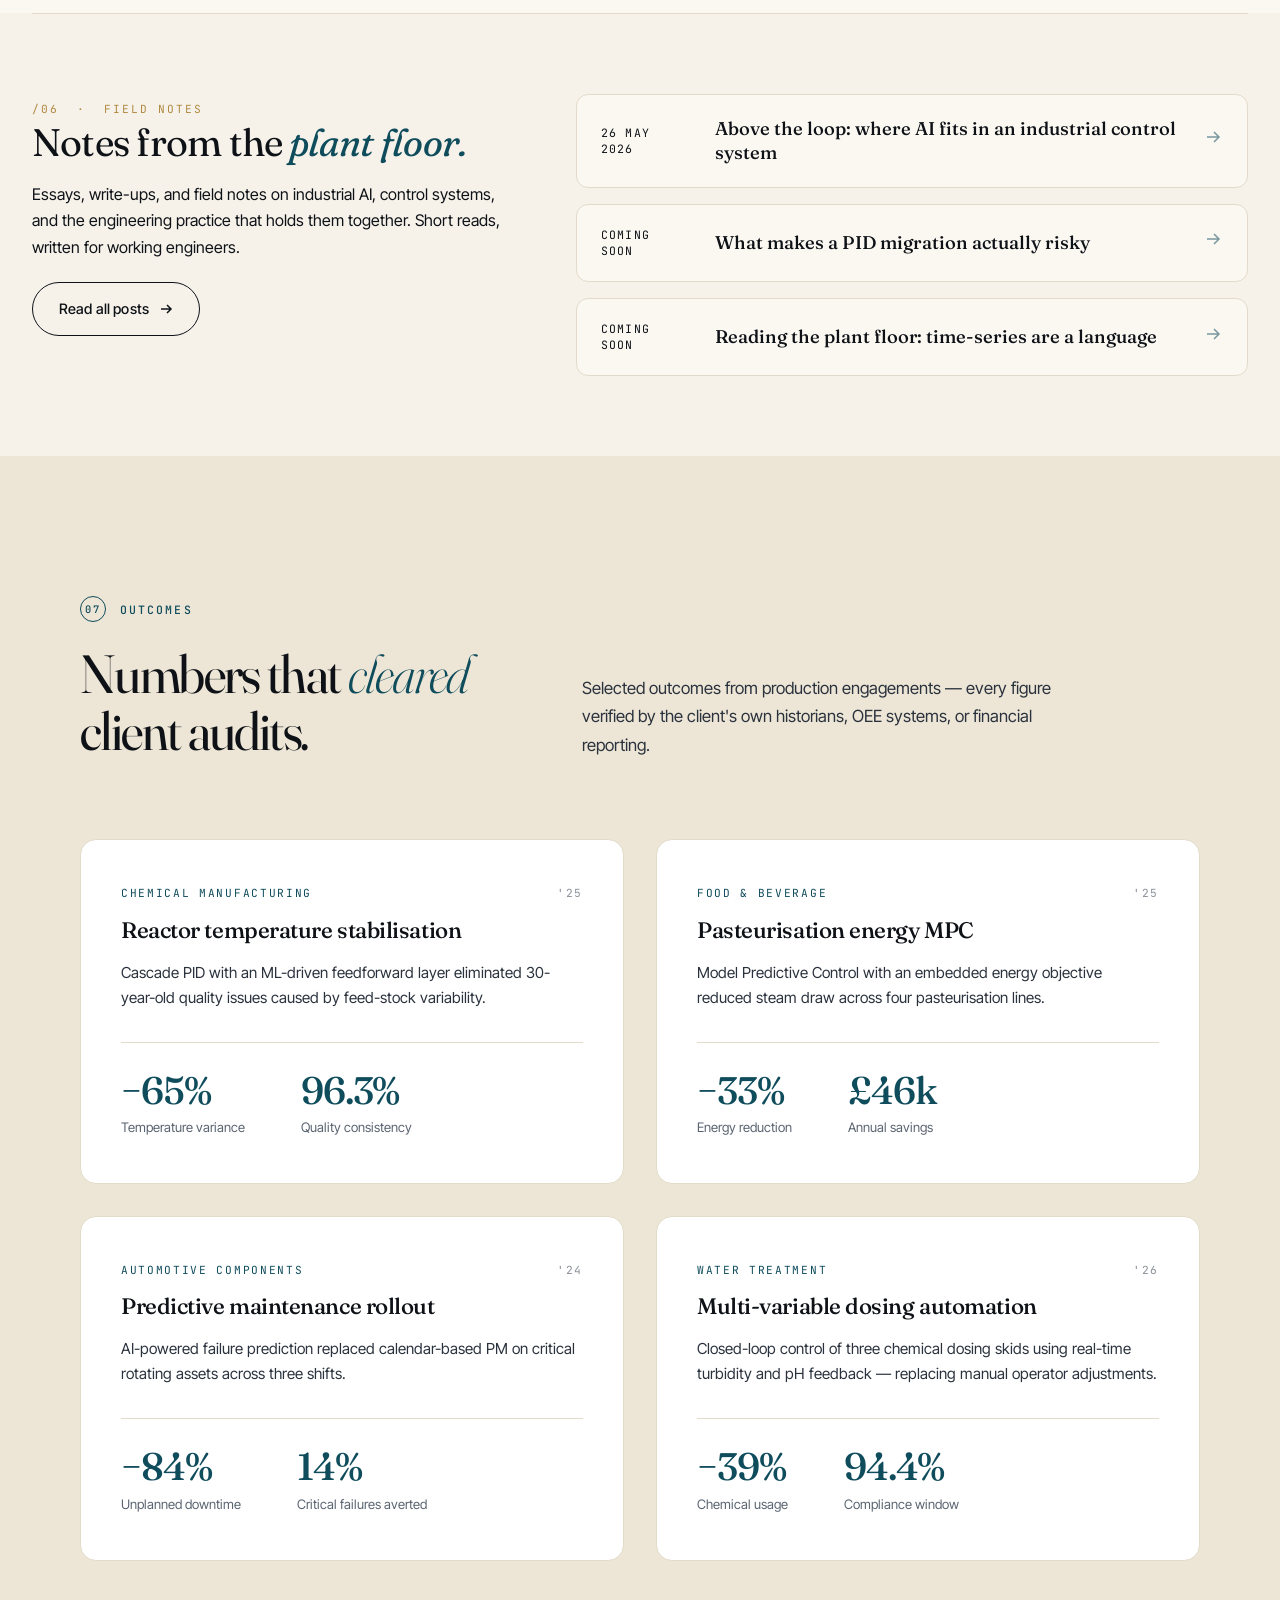
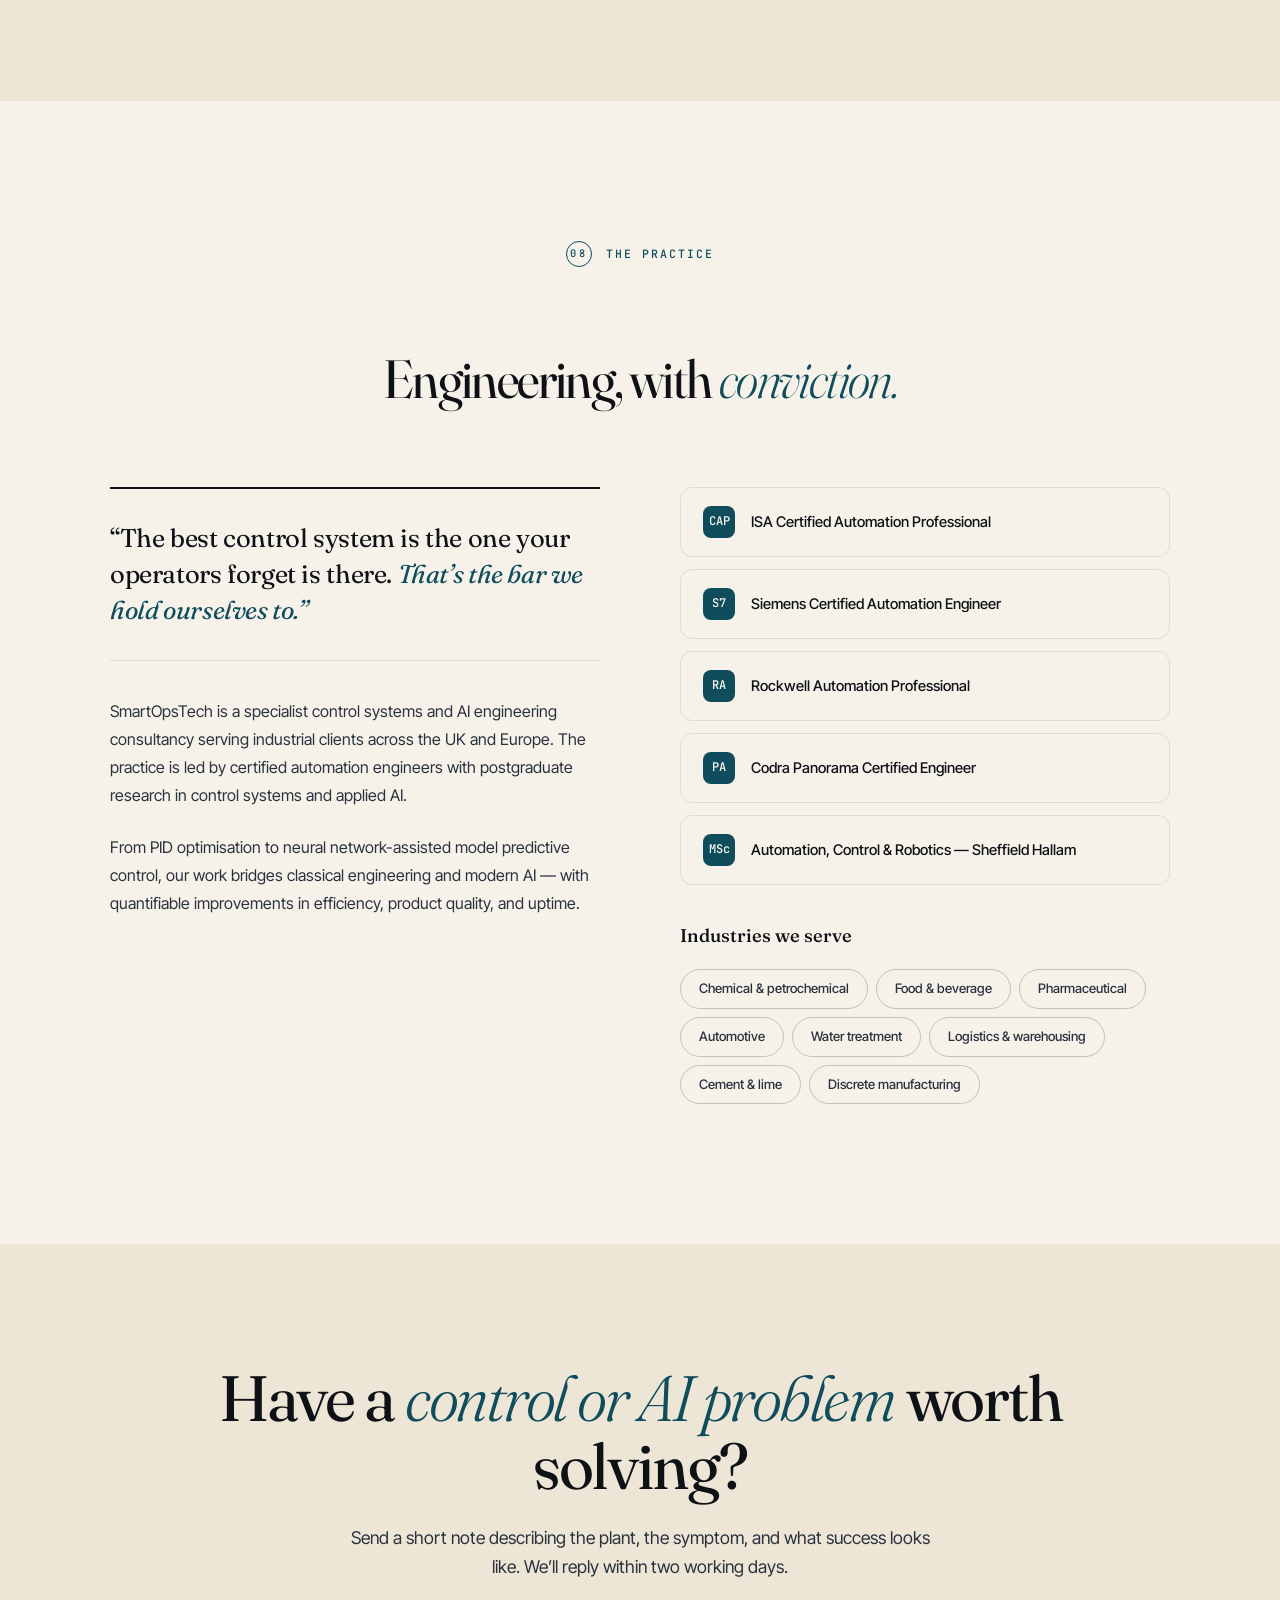
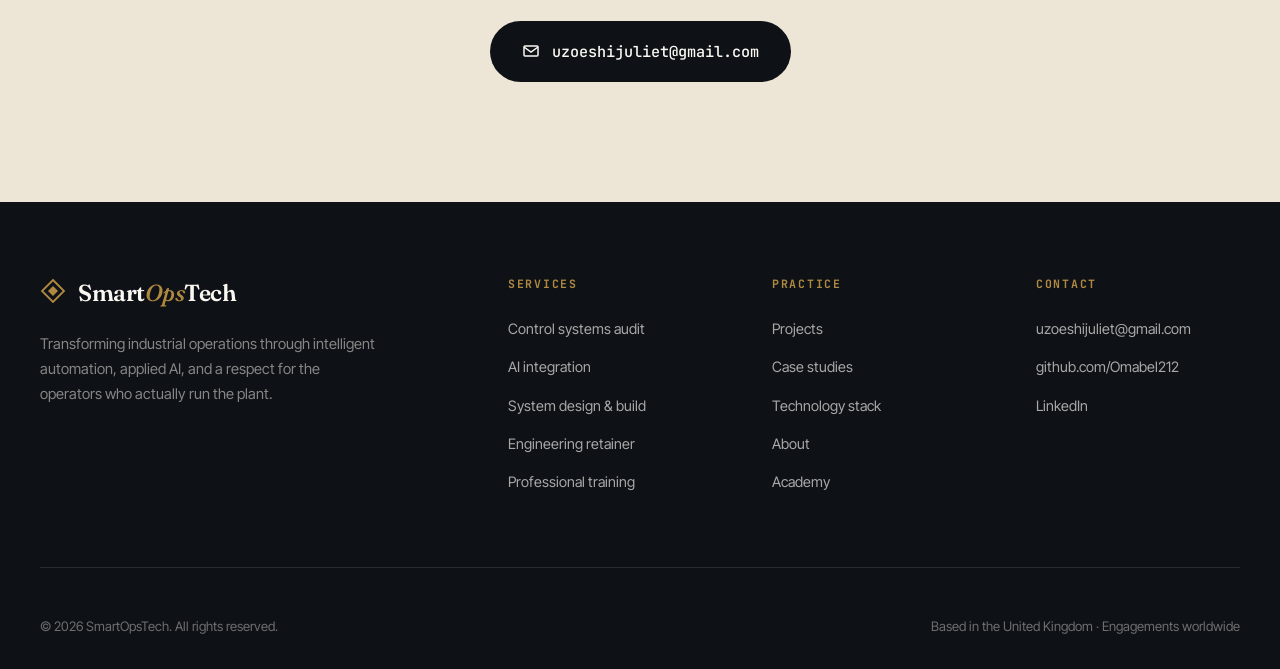
==== commit ae8f0775: "Merge pull request #1 from Omabel212/claude/project-thread-94phi1 Add favicon, sharing previews, sit" ====
--- a/index.html
+++ b/index.html
@@ -5,11 +5,101 @@
     <meta name="viewport" content="width=device-width, initial-scale=1.0">
     <title>SmartOpsTech — AI-Driven Control Systems Engineering</title>
     <meta name="description" content="Specialist consultancy in industrial AI, control systems engineering, and intelligent automation. UK-based, internationally engaged.">
+    <link rel="icon" href="assets/favicon.svg" type="image/svg+xml">
+    <link rel="icon" href="assets/favicon-32.png" sizes="32x32" type="image/png">
+    <link rel="apple-touch-icon" href="assets/apple-touch-icon.png">
+    <link rel="canonical" href="https://smartopstech.com/">
+    <meta property="og:type" content="website">
+    <meta property="og:site_name" content="SmartOpsTech">
+    <meta property="og:url" content="https://smartopstech.com/">
+    <meta property="og:title" content="SmartOpsTech — AI-Driven Control Systems Engineering">
+    <meta property="og:description" content="Specialist consultancy in industrial AI, control systems engineering, and intelligent automation. UK-based, internationally engaged.">
+    <meta property="og:image" content="https://smartopstech.com/assets/og-image.png">
+    <meta property="og:image:width" content="1200">
+    <meta property="og:image:height" content="630">
+    <meta name="twitter:card" content="summary_large_image">
+    <meta name="twitter:title" content="SmartOpsTech — AI-Driven Control Systems Engineering">
+    <meta name="twitter:description" content="Specialist consultancy in industrial AI, control systems engineering, and intelligent automation. UK-based, internationally engaged.">
+    <meta name="twitter:image" content="https://smartopstech.com/assets/og-image.png">
     <link rel="preconnect" href="https://fonts.googleapis.com">
     <link rel="preconnect" href="https://fonts.gstatic.com" crossorigin>
     <link href="https://fonts.googleapis.com/css2?family=Fraunces:opsz,wght@9..144,300;9..144,400;9..144,500;9..144,600;9..144,700;9..144,800&family=Inter+Tight:wght@300;400;500;600;700&family=JetBrains+Mono:wght@400;500&display=swap" rel="stylesheet">
-    <link rel="stylesheet" href="styles.css">
     <style>
+        :root {
+            /* ─── EDITORIAL PALETTE ─── */
+            --paper: #F6F2EA;            /* warm cream — primary canvas */
+            --paper-deep: #EDE6D6;       /* deeper cream — paper sections */
+            --paper-ivory: #FBF8F2;      /* near-white — elevated surfaces */
+            --surface: #FFFFFF;          /* pure white */
+
+            --ink: #0E1217;              /* near-black */
+            --ink-soft: #2A323D;
+            --ink-mid: #5A6471;
+            --ink-light: #8A9099;
+
+            --line: #E2DBC9;             /* subtle border */
+            --line-strong: #C9C0AC;
+
+            --teal: #0F4C5C;             /* deep teal — primary accent */
+            --teal-deep: #0A3540;
+            --teal-soft: rgba(15, 76, 92, 0.07);
+            --teal-line: rgba(15, 76, 92, 0.18);
+
+            --gold: #B08940;             /* refined warm gold */
+            --gold-soft: rgba(176, 137, 64, 0.1);
+            --rust: #A04A2A;             /* burnt sienna highlight */
+
+            --moss: #4A6A3F;             /* sage/moss for tags */
+
+            /* ─── TYPOGRAPHY ─── */
+            --font-display: 'Fraunces', 'Times New Roman', serif;
+            --font-body: 'Inter Tight', system-ui, sans-serif;
+            --font-mono: 'JetBrains Mono', monospace;
+
+            /* ─── MOTION ─── */
+            --ease: cubic-bezier(0.22, 1, 0.36, 1);
+            --ease-soft: cubic-bezier(0.4, 0, 0.2, 1);
+        }
+
+        *, *::before, *::after {
+            margin: 0;
+            padding: 0;
+            box-sizing: border-box;
+        }
+
+        html { scroll-behavior: smooth; font-size: 16px; }
+
+        body {
+            font-family: var(--font-body);
+            background: var(--paper);
+            color: var(--ink);
+            line-height: 1.65;
+            font-weight: 400;
+            -webkit-font-smoothing: antialiased;
+            -moz-osx-font-smoothing: grayscale;
+            overflow-x: hidden;
+        }
+
+        /* ─── GRAIN OVERLAY ─── */
+        body::before {
+            content: '';
+            position: fixed;
+            inset: 0;
+            pointer-events: none;
+            z-index: 100;
+            opacity: 0.35;
+            mix-blend-mode: multiply;
+            background-image: url("data:image/svg+xml,%3Csvg viewBox='0 0 256 256' xmlns='http://www.w3.org/2000/svg'%3E%3Cfilter id='n'%3E%3CfeTurbulence type='fractalNoise' baseFrequency='0.85' numOctaves='3' stitchTiles='stitch'/%3E%3C/filter%3E%3Crect width='100%25' height='100%25' filter='url(%23n)' opacity='0.045'/%3E%3C/svg%3E");
+        }
+
+        ::selection {
+            background: var(--teal);
+            color: var(--paper-ivory);
+        }
+
+        a { color: inherit; text-decoration: none; }
+        button { font-family: inherit; cursor: pointer; }
+
         /* ─── LAYOUT ─── */
         .wrap {
             max-width: 1320px;
@@ -21,6 +111,110 @@
             max-width: 1140px;
             margin: 0 auto;
             padding: 0 40px;
+        }
+
+        /* ─── NAVIGATION ─── */
+        .nav {
+            position: fixed;
+            top: 0;
+            left: 0;
+            right: 0;
+            z-index: 50;
+            transition: all 0.4s var(--ease);
+            padding: 20px 40px;
+        }
+
+        .nav.scrolled {
+            background: rgba(246, 242, 234, 0.85);
+            backdrop-filter: blur(20px) saturate(1.1);
+            -webkit-backdrop-filter: blur(20px) saturate(1.1);
+            border-bottom: 1px solid var(--line);
+            padding: 14px 40px;
+        }
+
+        .nav-inner {
+            max-width: 1320px;
+            margin: 0 auto;
+            display: flex;
+            justify-content: space-between;
+            align-items: center;
+        }
+
+        .logo {
+            display: flex;
+            align-items: baseline;
+            gap: 12px;
+            font-family: var(--font-display);
+            font-weight: 600;
+            font-size: 1.45rem;
+            letter-spacing: -0.02em;
+            color: var(--ink);
+        }
+
+        .logo-mark {
+            display: inline-block;
+            width: 26px;
+            height: 26px;
+            position: relative;
+            top: 3px;
+        }
+
+        .logo-mark svg { display: block; }
+
+        .logo em {
+            font-style: italic;
+            font-weight: 500;
+            color: var(--teal);
+        }
+
+        .nav-links {
+            display: flex;
+            list-style: none;
+            gap: 4px;
+            align-items: center;
+        }
+
+        .nav-links a {
+            display: inline-block;
+            padding: 10px 16px;
+            font-size: 0.85rem;
+            font-weight: 500;
+            color: var(--ink-soft);
+            border-radius: 999px;
+            transition: all 0.25s var(--ease);
+            letter-spacing: 0.01em;
+        }
+
+        .nav-links a:hover {
+            color: var(--teal);
+            background: var(--teal-soft);
+        }
+
+        .nav-links a.active {
+            color: var(--teal);
+        }
+
+        .nav-cta {
+            margin-left: 12px;
+            padding: 10px 22px !important;
+            background: var(--ink) !important;
+            color: var(--paper-ivory) !important;
+            border-radius: 999px;
+            transition: all 0.3s var(--ease) !important;
+        }
+
+        .nav-cta:hover {
+            background: var(--teal) !important;
+            color: var(--paper-ivory) !important;
+            transform: translateY(-1px);
+        }
+
+        .nav-toggle {
+            display: none;
+            background: none;
+            border: none;
+            padding: 8px;
+            color: var(--ink);
         }
 
         /* ─── HERO ─── */
@@ -1241,6 +1435,106 @@
             font-size: 1.1rem;
             max-width: 580px;
             margin: 0 auto 40px;
+        }
+
+        .cta-strip-mail {
+            display: inline-flex;
+            align-items: center;
+            gap: 12px;
+            padding: 18px 32px;
+            background: var(--ink);
+            color: var(--paper-ivory);
+            border-radius: 999px;
+            font-family: var(--font-mono);
+            font-size: 0.95rem;
+            font-weight: 500;
+            transition: all 0.3s var(--ease);
+        }
+
+        .cta-strip-mail:hover {
+            background: var(--teal);
+            transform: translateY(-2px);
+            box-shadow: 0 16px 32px -12px rgba(15, 76, 92, 0.4);
+        }
+
+        /* ─── FOOTER ─── */
+        .footer {
+            padding: 72px 40px 32px;
+            background: var(--ink);
+            color: var(--paper-ivory);
+            position: relative;
+        }
+
+        .footer-grid {
+            max-width: 1320px;
+            margin: 0 auto;
+            display: grid;
+            grid-template-columns: 2fr 1fr 1fr 1fr;
+            gap: 60px;
+            padding-bottom: 60px;
+            border-bottom: 1px solid rgba(251, 248, 242, 0.1);
+        }
+
+        .footer-brand .logo {
+            color: var(--paper-ivory);
+            margin-bottom: 20px;
+        }
+
+        .footer-brand p {
+            color: rgba(251, 248, 242, 0.5);
+            font-size: 0.92rem;
+            max-width: 340px;
+            line-height: 1.7;
+        }
+
+        .footer h4 {
+            font-family: var(--font-mono);
+            font-size: 0.72rem;
+            text-transform: uppercase;
+            letter-spacing: 0.15em;
+            color: var(--gold);
+            margin-bottom: 22px;
+        }
+
+        .footer-links {
+            list-style: none;
+        }
+
+        .footer-links li {
+            margin-bottom: 12px;
+        }
+
+        .footer-links a {
+            color: rgba(251, 248, 242, 0.65);
+            font-size: 0.9rem;
+            transition: color 0.25s;
+        }
+
+        .footer-links a:hover {
+            color: var(--gold);
+        }
+
+        .footer-bottom {
+            max-width: 1320px;
+            margin: 24px auto 0;
+            padding-top: 24px;
+            display: flex;
+            justify-content: space-between;
+            align-items: center;
+            font-size: 0.82rem;
+            color: rgba(251, 248, 242, 0.4);
+        }
+
+        /* ─── REVEAL ─── */
+        .reveal {
+            opacity: 0;
+            transform: translateY(28px);
+            transition: opacity 0.9s var(--ease), transform 0.9s var(--ease);
+        }
+
+        .reveal.visible {
+            opacity: 1;
+            transform: translateY(0);
         }
 
         /* ─── RESPONSIVE ─── */
@@ -1264,13 +1558,33 @@
             .writing-teaser-inner { grid-template-columns: 1fr; gap: 36px; padding: 64px 0; }
             .writing-card { grid-template-columns: 1fr auto; }
             .writing-card .writing-date { grid-column: 1 / -1; }
+            .footer-grid { grid-template-columns: 1fr 1fr; }
+            .nav { padding: 16px 24px; }
+            .nav.scrolled { padding: 12px 24px; }
         }
 
         @media (max-width: 680px) {
+            .nav-links { display: none; }
+            .nav-links.open {
+                display: flex;
+                flex-direction: column;
+                position: absolute;
+                top: 100%;
+                left: 24px;
+                right: 24px;
+                background: var(--paper-ivory);
+                border: 1px solid var(--line);
+                border-radius: 16px;
+                padding: 16px;
+                gap: 4px;
+            }
+            .nav-toggle { display: block; }
             .expertise-grid { grid-template-columns: 1fr; }
             .projects-grid { grid-template-columns: 1fr; }
             .tech-grid { grid-template-columns: 1fr; }
             .credentials-list { grid-template-columns: 1fr; }
+            .footer-grid { grid-template-columns: 1fr; gap: 40px; }
+            .footer-bottom { flex-direction: column; gap: 12px; }
             .training-pillars { grid-template-columns: 1fr; }
             .hero-strip { grid-template-columns: 1fr; }
             .result-metrics { gap: 28px; }
@@ -1282,7 +1596,7 @@
 <!-- ─── NAVIGATION ─── -->
 <nav class="nav" id="nav">
     <div class="nav-inner">
-        <a href="index.html#home" class="logo">
+        <a href="#home" class="logo">
             <span class="logo-mark">
                 <svg viewBox="0 0 26 26" fill="none">
                     <path d="M13 2 L24 13 L13 24 L2 13 Z" stroke="#0F4C5C" stroke-width="1.8" fill="none"/>
@@ -1292,14 +1606,14 @@
             <span>Smart<em>Ops</em>Tech</span>
         </a>
         <ul class="nav-links" id="navLinks">
-            <li><a href="index.html#expertise">Expertise</a></li>
-            <li><a href="index.html#projects">Projects</a></li>
-            <li><a href="index.html#services">Services</a></li>
+            <li><a href="#expertise">Expertise</a></li>
+            <li><a href="#projects">Projects</a></li>
+            <li><a href="#services">Services</a></li>
             <li><a href="training.html">Training</a></li>
-            <li><a href="index.html#research">Research</a></li>
+            <li><a href="#research">Research</a></li>
             <li><a href="blog.html">Writing</a></li>
-            <li><a href="index.html#about">About</a></li>
-            <li><a href="index.html#contact" class="nav-cta">Get in touch</a></li>
+            <li><a href="#about">About</a></li>
+            <li><a href="#contact" class="nav-cta">Start a project</a></li>
         </ul>
         <button class="nav-toggle" id="navToggle" aria-label="Toggle menu">
             <svg width="22" height="22" viewBox="0 0 22 22" fill="none" stroke="currentColor" stroke-width="2">
@@ -2262,7 +2576,7 @@
 <footer class="footer">
     <div class="footer-grid">
         <div class="footer-brand">
-            <a href="index.html#home" class="logo">
+            <a href="#home" class="logo">
                 <span class="logo-mark">
                     <svg viewBox="0 0 26 26" fill="none">
                         <path d="M13 2 L24 13 L13 24 L2 13 Z" stroke="#B08940" stroke-width="1.8" fill="none"/>
@@ -2276,20 +2590,20 @@
         <div>
             <h4>Services</h4>
             <ul class="footer-links">
-                <li><a href="index.html#services">Control systems audit</a></li>
-                <li><a href="index.html#services">AI integration</a></li>
-                <li><a href="index.html#services">System design &amp; build</a></li>
-                <li><a href="index.html#services">Engineering retainer</a></li>
+                <li><a href="#services">Control systems audit</a></li>
+                <li><a href="#services">AI integration</a></li>
+                <li><a href="#services">System design &amp; build</a></li>
+                <li><a href="#services">Engineering retainer</a></li>
                 <li><a href="training.html">Professional training</a></li>
             </ul>
         </div>
         <div>
             <h4>Practice</h4>
             <ul class="footer-links">
-                <li><a href="index.html#projects">Projects</a></li>
-                <li><a href="index.html#results">Case studies</a></li>
-                <li><a href="index.html#technologies">Technology stack</a></li>
-                <li><a href="index.html#about">About</a></li>
+                <li><a href="#projects">Projects</a></li>
+                <li><a href="#results">Case studies</a></li>
+                <li><a href="#technologies">Technology stack</a></li>
+                <li><a href="#about">About</a></li>
                 <li><a href="training.html">Academy</a></li>
             </ul>
         </div>
@@ -2325,9 +2639,9 @@
     navLinks.querySelectorAll('a').forEach(a => a.addEventListener('click', () => navLinks.classList.remove('open')));
 
     // ─── SMOOTH ANCHOR SCROLL ───
-    document.querySelectorAll('a[href^="#"], a[href^="index.html#"]').forEach(a => {
+    document.querySelectorAll('a[href^="#"]').forEach(a => {
         a.addEventListener('click', function(e){
-            const id = this.hash;
+            const id = this.getAttribute('href');
             if (id === '#' || id.length < 2) return;
             const target = document.querySelector(id);
             if (!target) return;
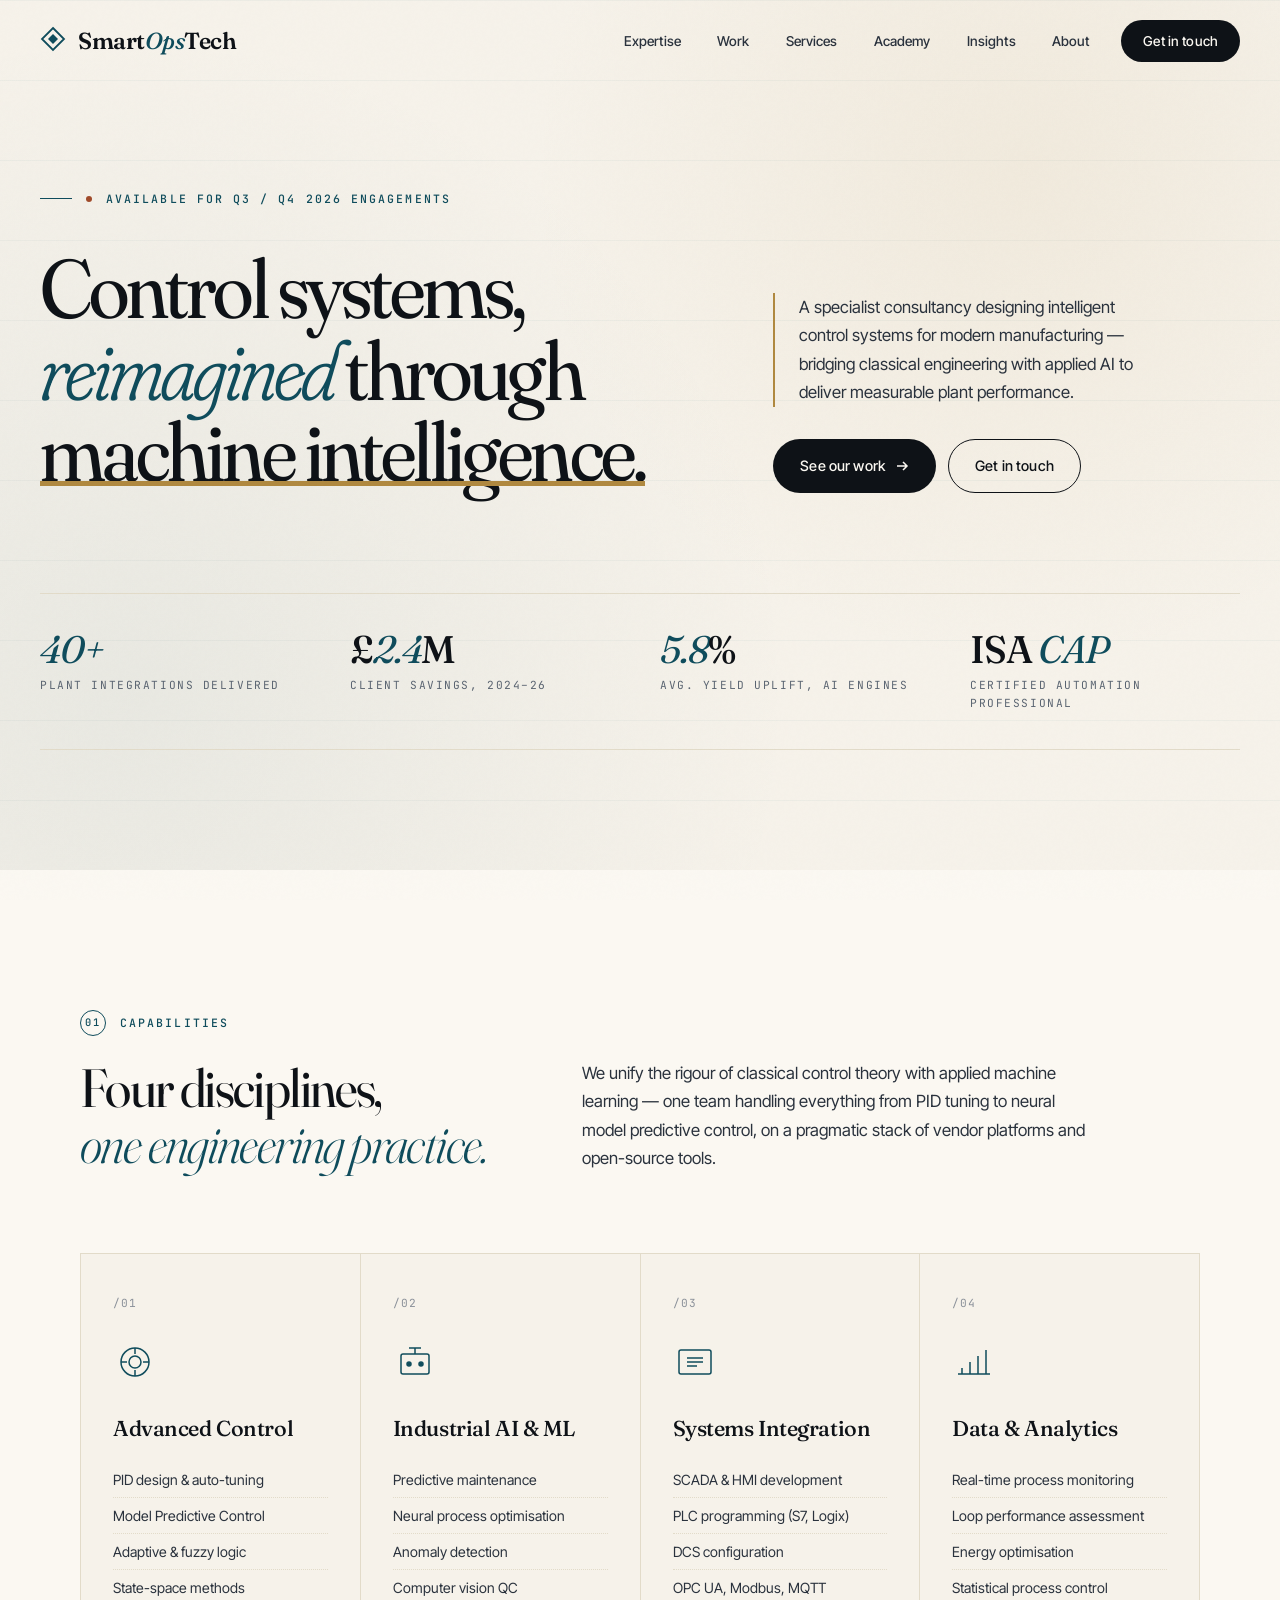
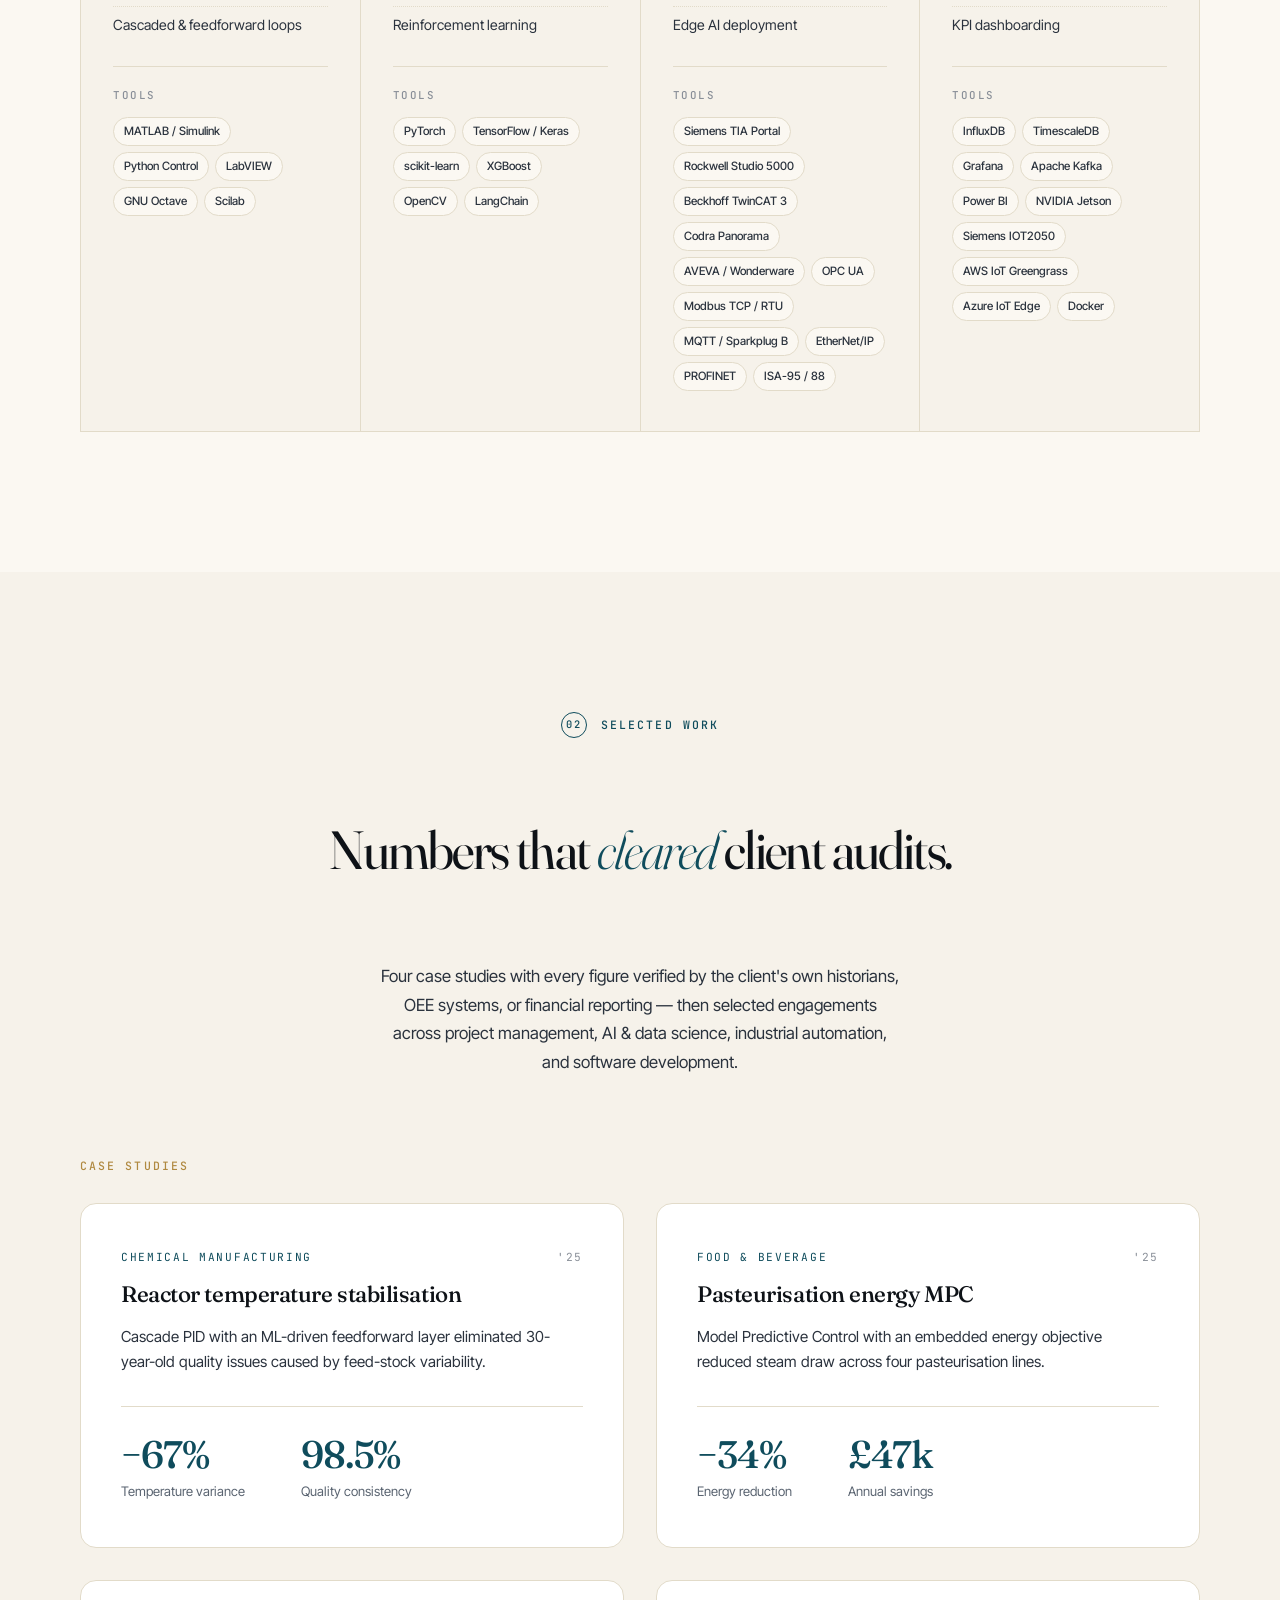
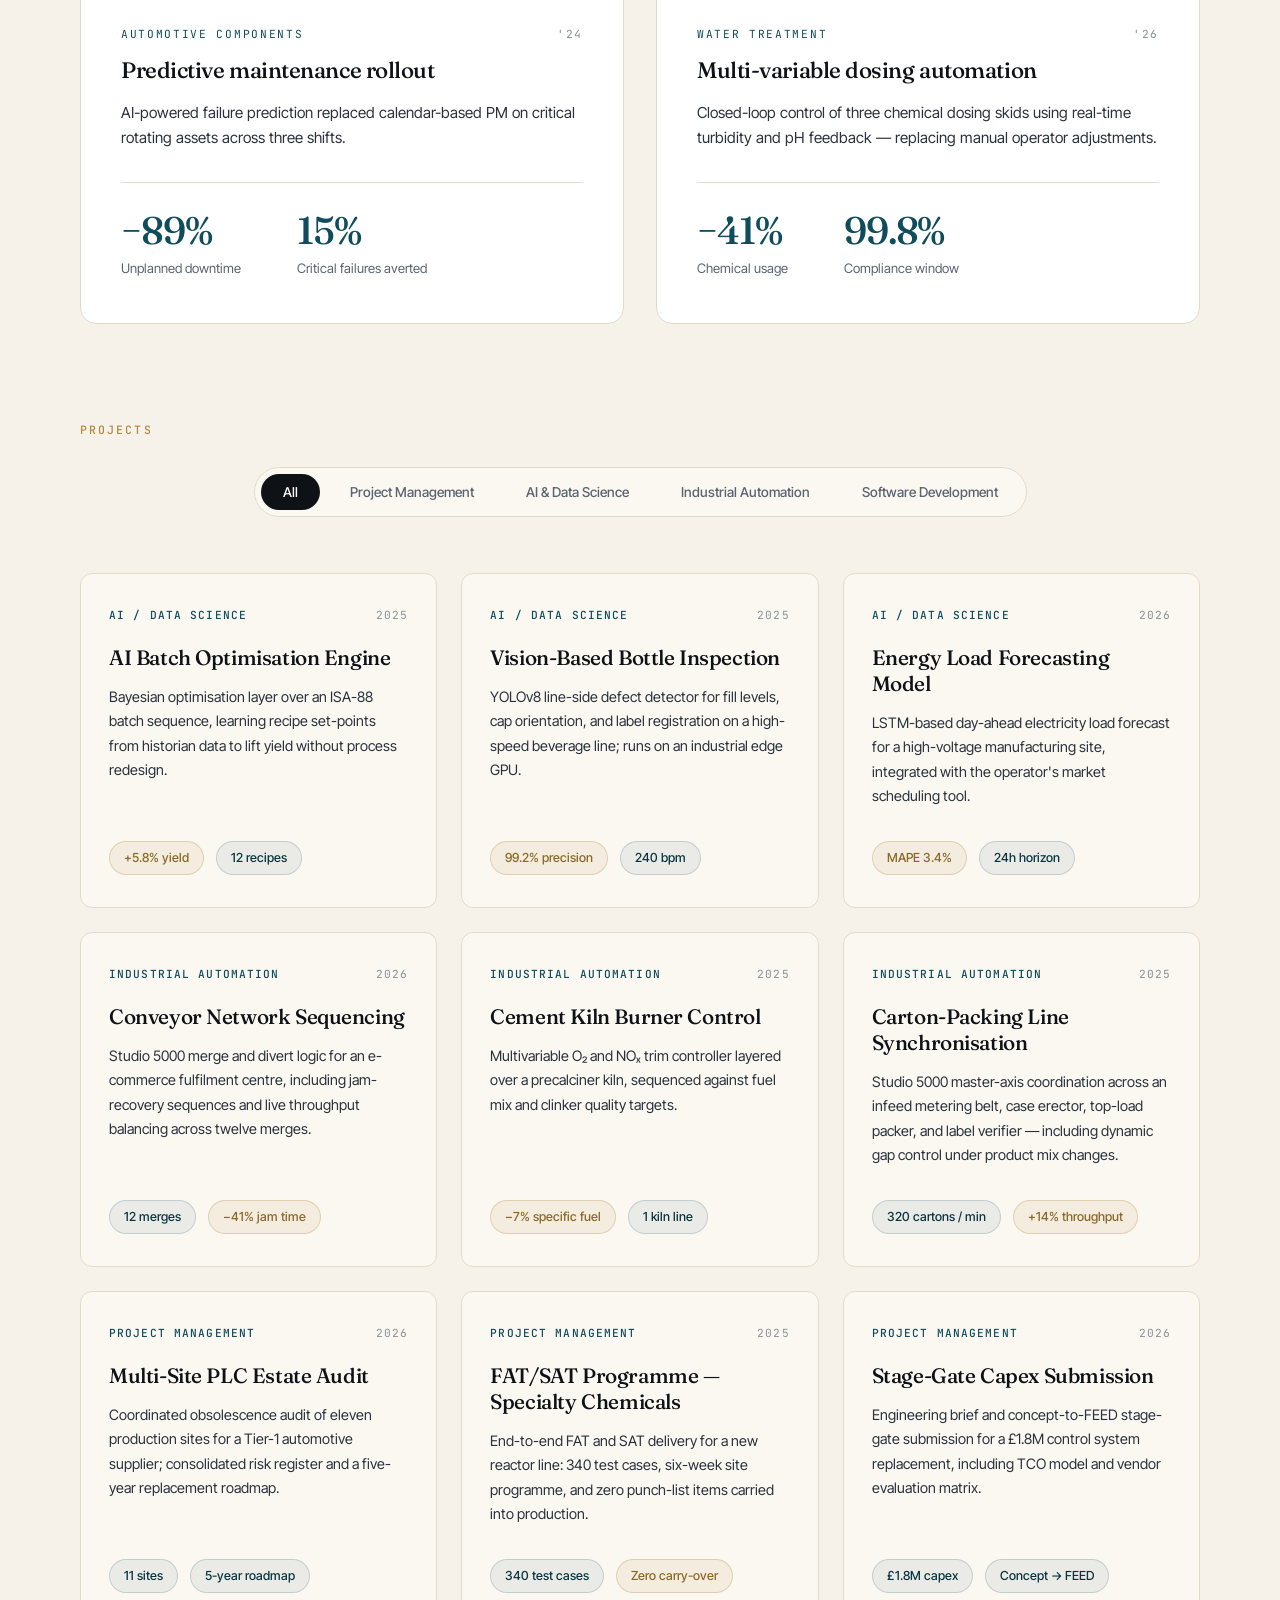
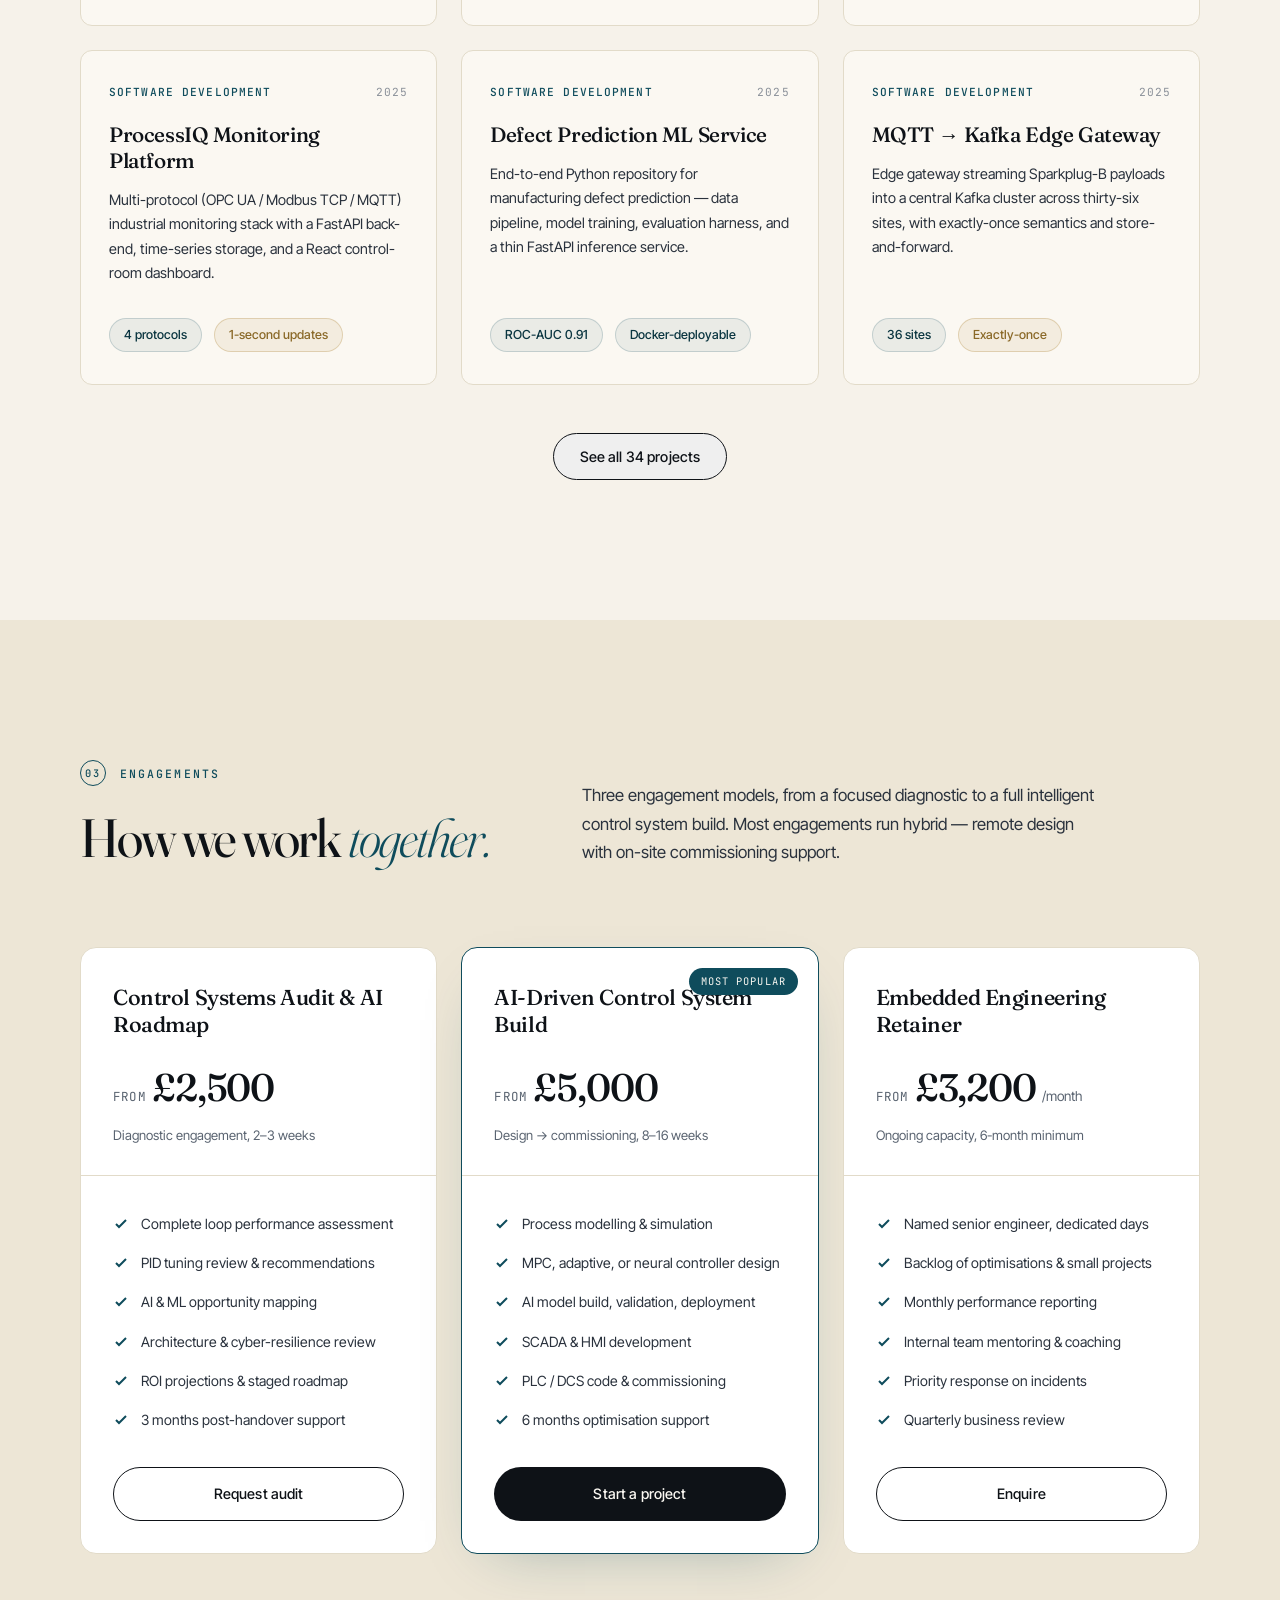
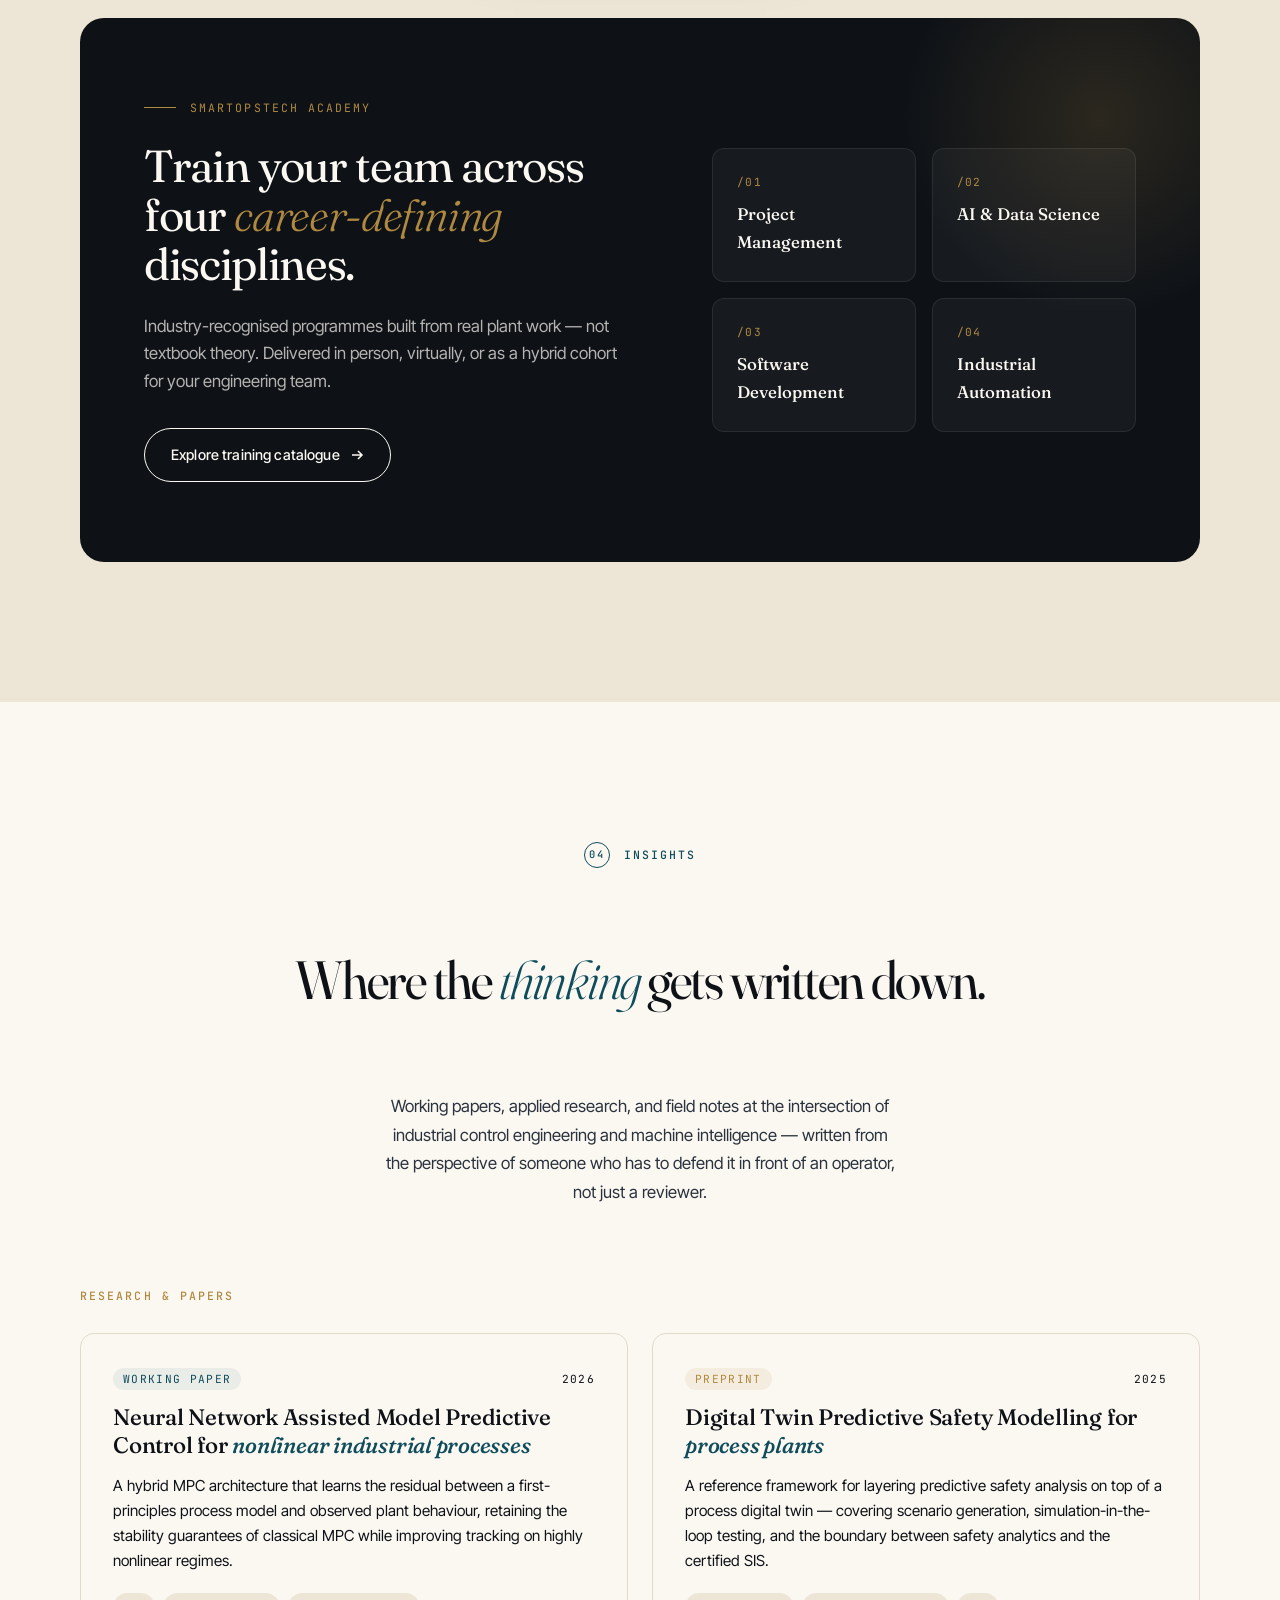
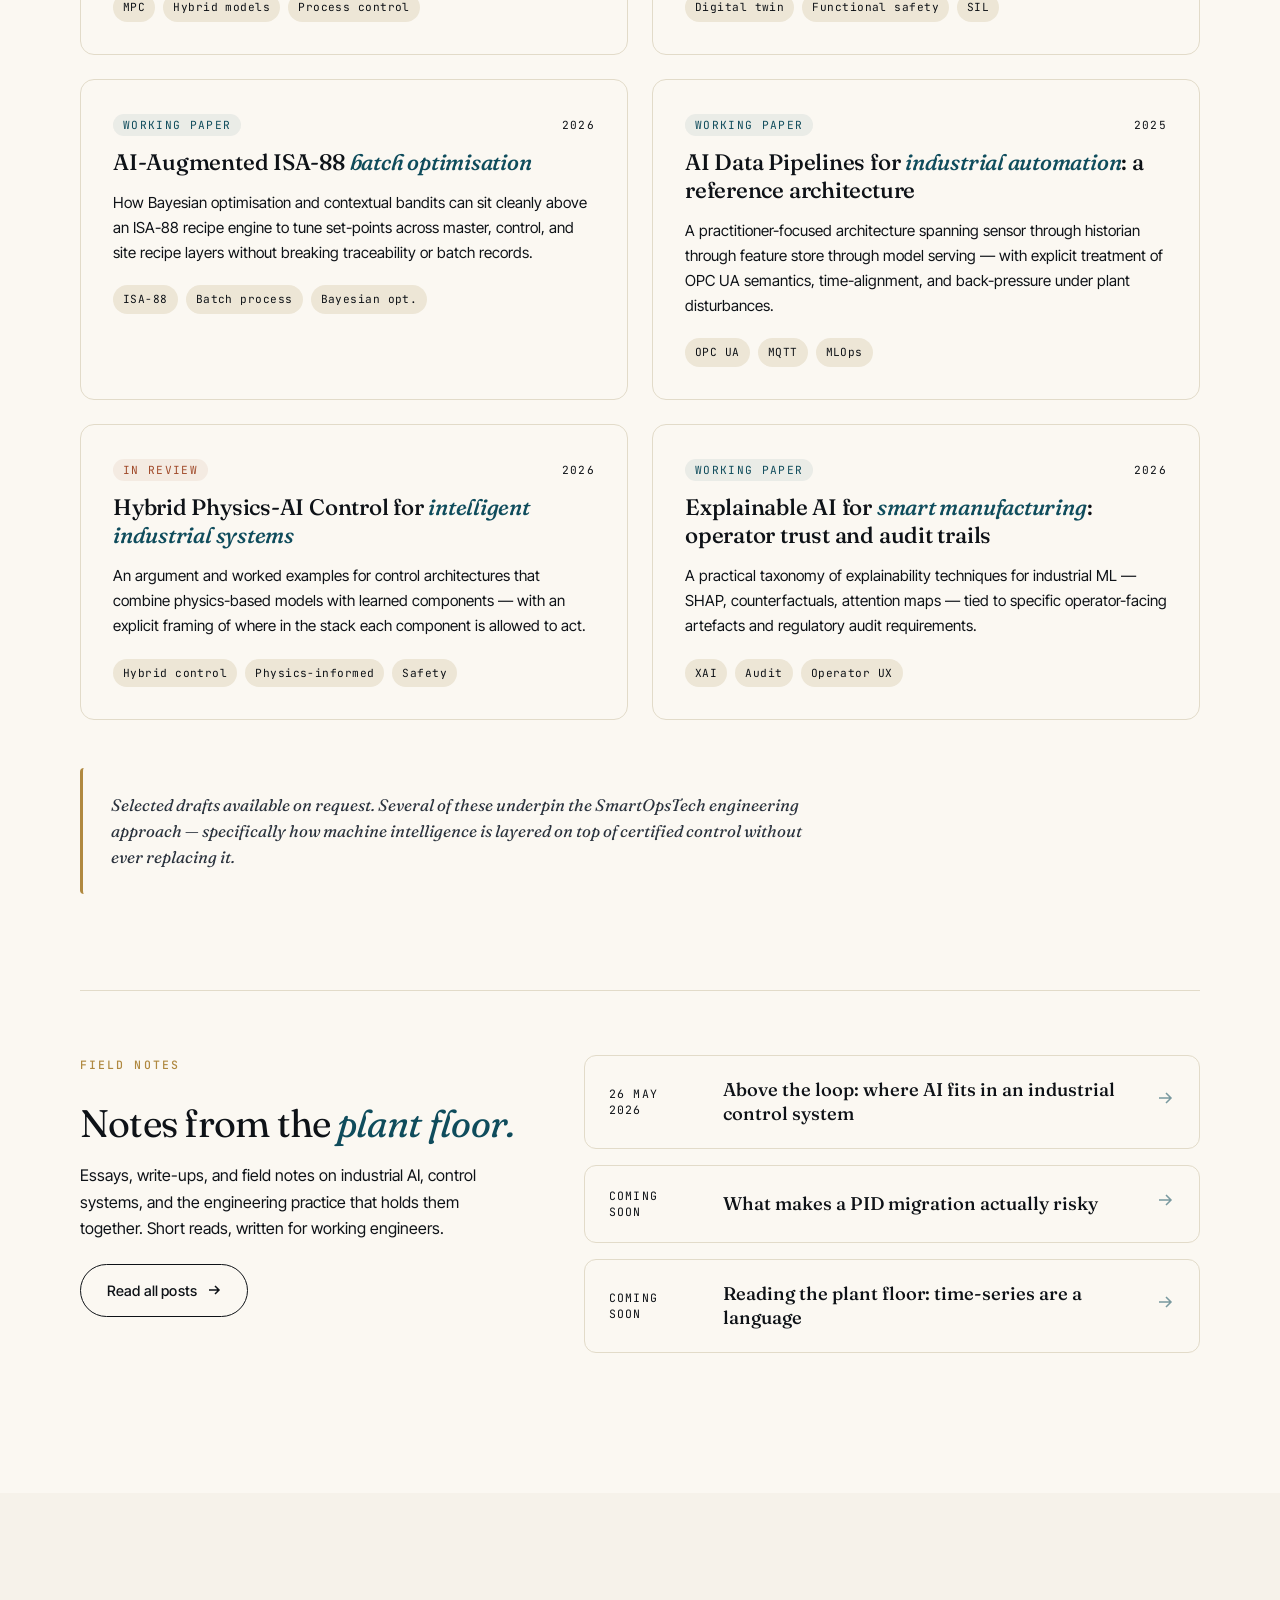
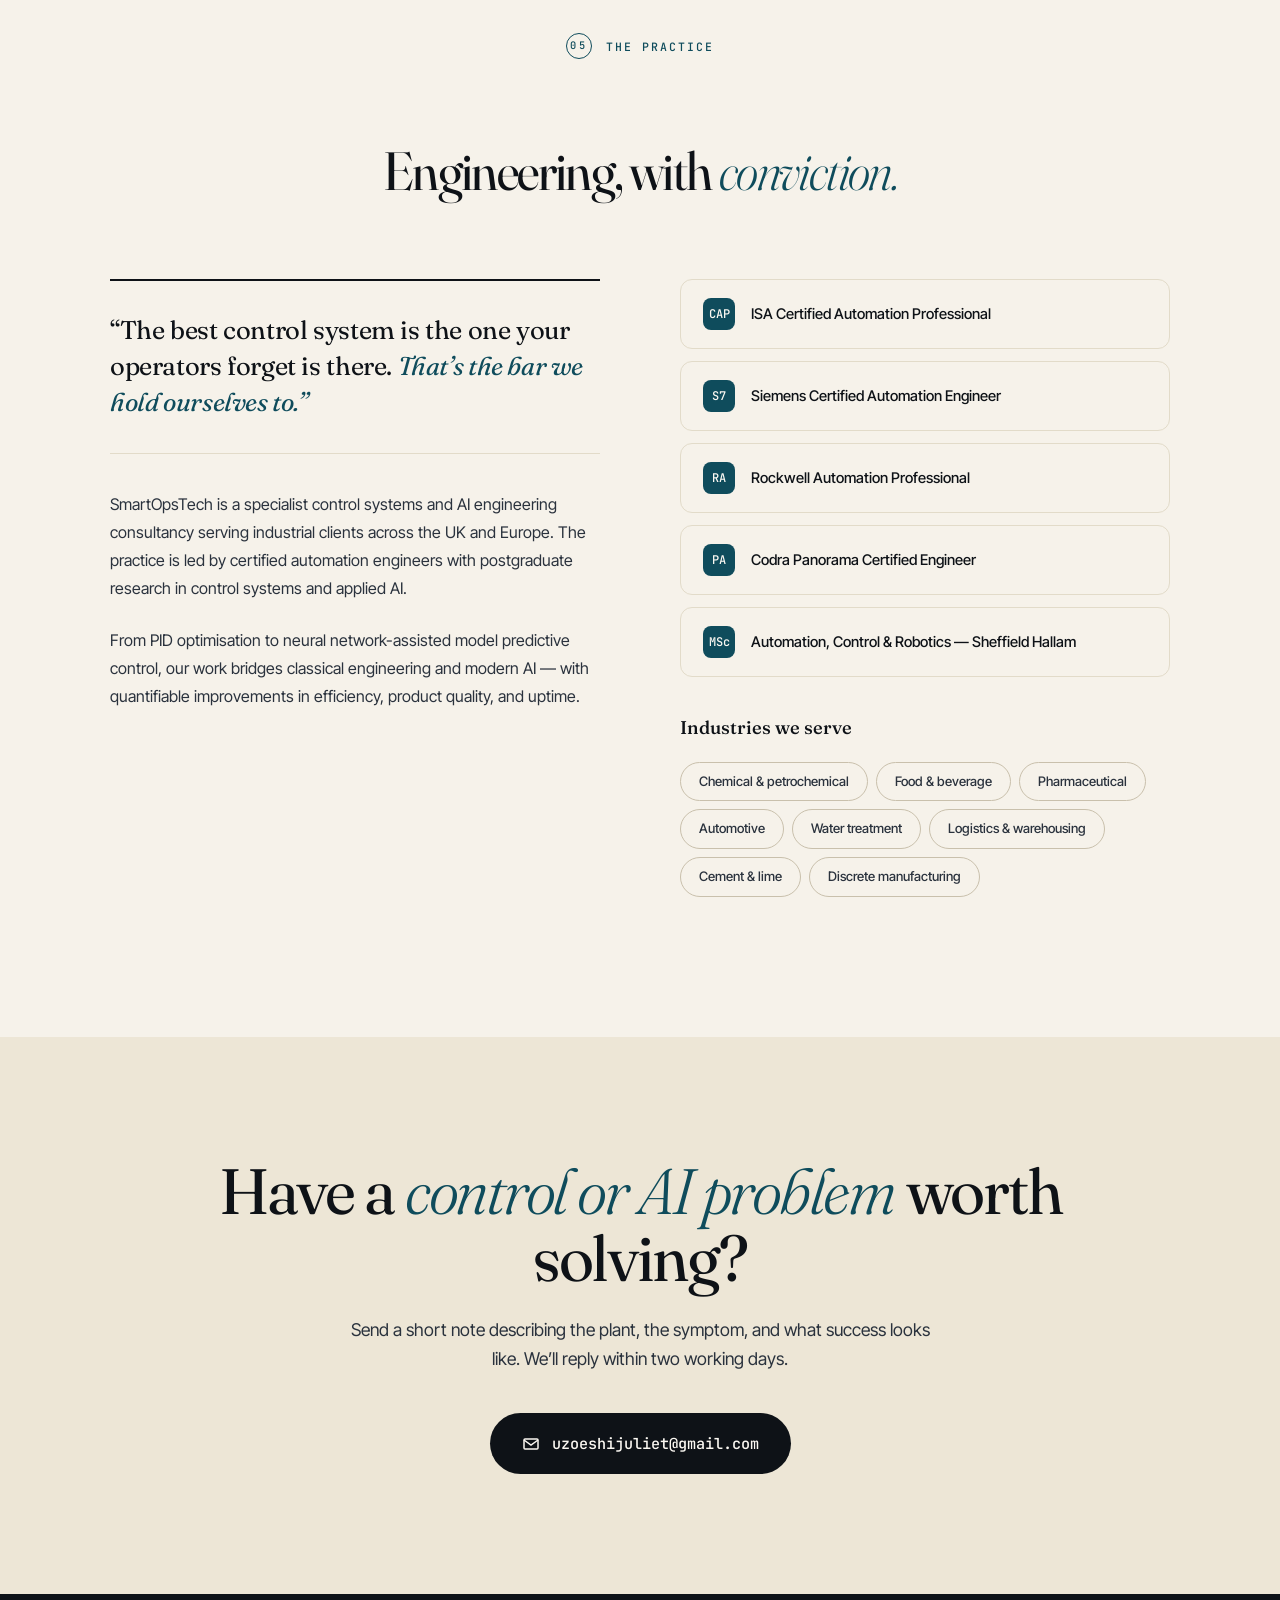
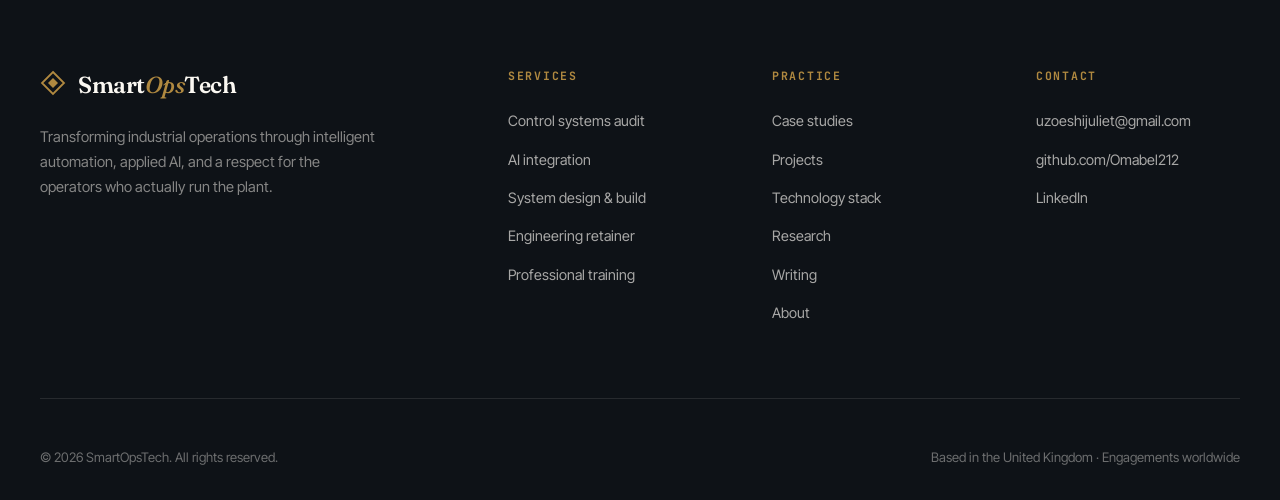
==== commit 552a661a: "Restructure the homepage into seven sections Hero, Expertise, Work, Services, Insights, About, Conta" ====
--- a/index.html
+++ b/index.html
@@ -5,101 +5,11 @@
     <meta name="viewport" content="width=device-width, initial-scale=1.0">
     <title>SmartOpsTech — AI-Driven Control Systems Engineering</title>
     <meta name="description" content="Specialist consultancy in industrial AI, control systems engineering, and intelligent automation. UK-based, internationally engaged.">
-    <link rel="icon" href="assets/favicon.svg" type="image/svg+xml">
-    <link rel="icon" href="assets/favicon-32.png" sizes="32x32" type="image/png">
-    <link rel="apple-touch-icon" href="assets/apple-touch-icon.png">
-    <link rel="canonical" href="https://smartopstech.com/">
-    <meta property="og:type" content="website">
-    <meta property="og:site_name" content="SmartOpsTech">
-    <meta property="og:url" content="https://smartopstech.com/">
-    <meta property="og:title" content="SmartOpsTech — AI-Driven Control Systems Engineering">
-    <meta property="og:description" content="Specialist consultancy in industrial AI, control systems engineering, and intelligent automation. UK-based, internationally engaged.">
-    <meta property="og:image" content="https://smartopstech.com/assets/og-image.png">
-    <meta property="og:image:width" content="1200">
-    <meta property="og:image:height" content="630">
-    <meta name="twitter:card" content="summary_large_image">
-    <meta name="twitter:title" content="SmartOpsTech — AI-Driven Control Systems Engineering">
-    <meta name="twitter:description" content="Specialist consultancy in industrial AI, control systems engineering, and intelligent automation. UK-based, internationally engaged.">
-    <meta name="twitter:image" content="https://smartopstech.com/assets/og-image.png">
     <link rel="preconnect" href="https://fonts.googleapis.com">
     <link rel="preconnect" href="https://fonts.gstatic.com" crossorigin>
     <link href="https://fonts.googleapis.com/css2?family=Fraunces:opsz,wght@9..144,300;9..144,400;9..144,500;9..144,600;9..144,700;9..144,800&family=Inter+Tight:wght@300;400;500;600;700&family=JetBrains+Mono:wght@400;500&display=swap" rel="stylesheet">
+    <link rel="stylesheet" href="styles.css">
     <style>
-        :root {
-            /* ─── EDITORIAL PALETTE ─── */
-            --paper: #F6F2EA;            /* warm cream — primary canvas */
-            --paper-deep: #EDE6D6;       /* deeper cream — paper sections */
-            --paper-ivory: #FBF8F2;      /* near-white — elevated surfaces */
-            --surface: #FFFFFF;          /* pure white */
-
-            --ink: #0E1217;              /* near-black */
-            --ink-soft: #2A323D;
-            --ink-mid: #5A6471;
-            --ink-light: #8A9099;
-
-            --line: #E2DBC9;             /* subtle border */
-            --line-strong: #C9C0AC;
-
-            --teal: #0F4C5C;             /* deep teal — primary accent */
-            --teal-deep: #0A3540;
-            --teal-soft: rgba(15, 76, 92, 0.07);
-            --teal-line: rgba(15, 76, 92, 0.18);
-
-            --gold: #B08940;             /* refined warm gold */
-            --gold-soft: rgba(176, 137, 64, 0.1);
-            --rust: #A04A2A;             /* burnt sienna highlight */
-
-            --moss: #4A6A3F;             /* sage/moss for tags */
-
-            /* ─── TYPOGRAPHY ─── */
-            --font-display: 'Fraunces', 'Times New Roman', serif;
-            --font-body: 'Inter Tight', system-ui, sans-serif;
-            --font-mono: 'JetBrains Mono', monospace;
-
-            /* ─── MOTION ─── */
-            --ease: cubic-bezier(0.22, 1, 0.36, 1);
-            --ease-soft: cubic-bezier(0.4, 0, 0.2, 1);
-        }
-
-        *, *::before, *::after {
-            margin: 0;
-            padding: 0;
-            box-sizing: border-box;
-        }
-
-        html { scroll-behavior: smooth; font-size: 16px; }
-
-        body {
-            font-family: var(--font-body);
-            background: var(--paper);
-            color: var(--ink);
-            line-height: 1.65;
-            font-weight: 400;
-            -webkit-font-smoothing: antialiased;
-            -moz-osx-font-smoothing: grayscale;
-            overflow-x: hidden;
-        }
-
-        /* ─── GRAIN OVERLAY ─── */
-        body::before {
-            content: '';
-            position: fixed;
-            inset: 0;
-            pointer-events: none;
-            z-index: 100;
-            opacity: 0.35;
-            mix-blend-mode: multiply;
-            background-image: url("data:image/svg+xml,%3Csvg viewBox='0 0 256 256' xmlns='http://www.w3.org/2000/svg'%3E%3Cfilter id='n'%3E%3CfeTurbulence type='fractalNoise' baseFrequency='0.85' numOctaves='3' stitchTiles='stitch'/%3E%3C/filter%3E%3Crect width='100%25' height='100%25' filter='url(%23n)' opacity='0.045'/%3E%3C/svg%3E");
-        }
-
-        ::selection {
-            background: var(--teal);
-            color: var(--paper-ivory);
-        }
-
-        a { color: inherit; text-decoration: none; }
-        button { font-family: inherit; cursor: pointer; }
-
         /* ─── LAYOUT ─── */
         .wrap {
             max-width: 1320px;
@@ -111,110 +21,6 @@
             max-width: 1140px;
             margin: 0 auto;
             padding: 0 40px;
-        }
-
-        /* ─── NAVIGATION ─── */
-        .nav {
-            position: fixed;
-            top: 0;
-            left: 0;
-            right: 0;
-            z-index: 50;
-            transition: all 0.4s var(--ease);
-            padding: 20px 40px;
-        }
-
-        .nav.scrolled {
-            background: rgba(246, 242, 234, 0.85);
-            backdrop-filter: blur(20px) saturate(1.1);
-            -webkit-backdrop-filter: blur(20px) saturate(1.1);
-            border-bottom: 1px solid var(--line);
-            padding: 14px 40px;
-        }
-
-        .nav-inner {
-            max-width: 1320px;
-            margin: 0 auto;
-            display: flex;
-            justify-content: space-between;
-            align-items: center;
-        }
-
-        .logo {
-            display: flex;
-            align-items: baseline;
-            gap: 12px;
-            font-family: var(--font-display);
-            font-weight: 600;
-            font-size: 1.45rem;
-            letter-spacing: -0.02em;
-            color: var(--ink);
-        }
-
-        .logo-mark {
-            display: inline-block;
-            width: 26px;
-            height: 26px;
-            position: relative;
-            top: 3px;
-        }
-
-        .logo-mark svg { display: block; }
-
-        .logo em {
-            font-style: italic;
-            font-weight: 500;
-            color: var(--teal);
-        }
-
-        .nav-links {
-            display: flex;
-            list-style: none;
-            gap: 4px;
-            align-items: center;
-        }
-
-        .nav-links a {
-            display: inline-block;
-            padding: 10px 16px;
-            font-size: 0.85rem;
-            font-weight: 500;
-            color: var(--ink-soft);
-            border-radius: 999px;
-            transition: all 0.25s var(--ease);
-            letter-spacing: 0.01em;
-        }
-
-        .nav-links a:hover {
-            color: var(--teal);
-            background: var(--teal-soft);
-        }
-
-        .nav-links a.active {
-            color: var(--teal);
-        }
-
-        .nav-cta {
-            margin-left: 12px;
-            padding: 10px 22px !important;
-            background: var(--ink) !important;
-            color: var(--paper-ivory) !important;
-            border-radius: 999px;
-            transition: all 0.3s var(--ease) !important;
-        }
-
-        .nav-cta:hover {
-            background: var(--teal) !important;
-            color: var(--paper-ivory) !important;
-            transform: translateY(-1px);
-        }
-
-        .nav-toggle {
-            display: none;
-            background: none;
-            border: none;
-            padding: 8px;
-            color: var(--ink);
         }
 
         /* ─── HERO ─── */
@@ -1162,71 +968,6 @@
             opacity: 1;
             transform: translateX(3px);
         }
-
-        /* ─── TECHNOLOGIES ─── */
-        .tech-grid {
-            display: grid;
-            grid-template-columns: repeat(3, 1fr);
-            gap: 1px;
-            background: var(--line);
-            border: 1px solid var(--line);
-            border-radius: 16px;
-            overflow: hidden;
-        }
-
-        .tech-block {
-            padding: 36px 32px;
-            background: var(--paper-ivory);
-            transition: background 0.3s var(--ease);
-        }
-
-        .tech-block:hover {
-            background: var(--surface);
-        }
-
-        .tech-block h3 {
-            font-family: var(--font-display);
-            font-size: 1.1rem;
-            font-weight: 500;
-            margin-bottom: 22px;
-            color: var(--ink);
-            display: flex;
-            align-items: center;
-            gap: 12px;
-        }
-
-        .tech-block h3::before {
-            content: '';
-            width: 4px;
-            height: 18px;
-            background: var(--teal);
-            border-radius: 2px;
-        }
-
-        .tech-tags {
-            display: flex;
-            flex-wrap: wrap;
-            gap: 8px;
-            list-style: none;
-        }
-
-        .tech-tags li {
-            padding: 6px 14px;
-            background: var(--paper);
-            border: 1px solid var(--line);
-            border-radius: 999px;
-            font-size: 0.78rem;
-            font-weight: 500;
-            color: var(--ink-soft);
-            transition: all 0.25s var(--ease);
-        }
-
-        .tech-tags li:hover {
-            background: var(--teal);
-            color: var(--paper-ivory);
-            border-color: var(--teal);
-        }
-
         /* ─── RESULTS ─── */
         .results-grid {
             display: grid;
@@ -1437,104 +1178,82 @@
             margin: 0 auto 40px;
         }
 
-        .cta-strip-mail {
-            display: inline-flex;
-            align-items: center;
-            gap: 12px;
-            padding: 18px 32px;
-            background: var(--ink);
-            color: var(--paper-ivory);
-            border-radius: 999px;
-            font-family: var(--font-mono);
-            font-size: 0.95rem;
-            font-weight: 500;
-            transition: all 0.3s var(--ease);
-        }
-
-        .cta-strip-mail:hover {
-            background: var(--teal);
-            transform: translateY(-2px);
-            box-shadow: 0 16px 32px -12px rgba(15, 76, 92, 0.4);
-        }
-
-        /* ─── FOOTER ─── */
-        .footer {
-            padding: 72px 40px 32px;
-            background: var(--ink);
-            color: var(--paper-ivory);
-            position: relative;
-        }
-
-        .footer-grid {
-            max-width: 1320px;
-            margin: 0 auto;
-            display: grid;
-            grid-template-columns: 2fr 1fr 1fr 1fr;
-            gap: 60px;
-            padding-bottom: 60px;
-            border-bottom: 1px solid rgba(251, 248, 242, 0.1);
-        }
-
-        .footer-brand .logo {
-            color: var(--paper-ivory);
-            margin-bottom: 20px;
-        }
-
-        .footer-brand p {
-            color: rgba(251, 248, 242, 0.5);
-            font-size: 0.92rem;
-            max-width: 340px;
-            line-height: 1.7;
-        }
-
-        .footer h4 {
+        /* ─── MERGED SECTIONS ─── */
+        .subsection-title {
             font-family: var(--font-mono);
             font-size: 0.72rem;
+            font-weight: 500;
             text-transform: uppercase;
-            letter-spacing: 0.15em;
+            letter-spacing: 0.18em;
             color: var(--gold);
-            margin-bottom: 22px;
-        }
-
-        .footer-links {
-            list-style: none;
-        }
-
-        .footer-links li {
+            margin-bottom: 28px;
+        }
+
+        .work-block + .work-block,
+        .insights-block + .insights-block {
+            margin-top: 96px;
+        }
+
+        .projects-grid.collapsed .project-card.extra {
+            display: none;
+        }
+
+        .projects-more {
+            display: flex;
+            justify-content: center;
+            margin-top: 48px;
+        }
+
+        .projects-more[hidden] { display: none; }
+
+        .expertise-tools {
+            margin-top: 24px;
+            padding-top: 20px;
+            border-top: 1px solid var(--line);
+        }
+
+        .expertise-tools h4 {
+            font-family: var(--font-mono);
+            font-size: 0.68rem;
+            font-weight: 500;
+            text-transform: uppercase;
+            letter-spacing: 0.14em;
+            color: var(--ink-light);
             margin-bottom: 12px;
         }
 
-        .footer-links a {
-            color: rgba(251, 248, 242, 0.65);
-            font-size: 0.9rem;
-            transition: color 0.25s;
-        }
-
-        .footer-links a:hover {
-            color: var(--gold);
-        }
-
-        .footer-bottom {
-            max-width: 1320px;
-            margin: 24px auto 0;
-            padding-top: 24px;
+        .expertise-tags {
             display: flex;
-            justify-content: space-between;
-            align-items: center;
-            font-size: 0.82rem;
-            color: rgba(251, 248, 242, 0.4);
-        }
-
-        /* ─── REVEAL ─── */
-        .reveal {
-            opacity: 0;
-            transform: translateY(28px);
-            transition: opacity 0.9s var(--ease), transform 0.9s var(--ease);
-        }
-
-        .reveal.visible {
-            opacity: 1;
-            transform: translateY(0);
+            flex-wrap: wrap;
+            gap: 6px;
+        }
+
+        .expertise-tags span {
+            padding: 4px 10px;
+            background: var(--paper-ivory);
+            border: 1px solid var(--line);
+            border-radius: 999px;
+            font-size: 0.72rem;
+            font-weight: 500;
+            color: var(--ink-soft);
+        }
+
+        .section .training-teaser {
+            padding: 0;
+            margin-top: 64px;
+        }
+
+        .insights-block .pub-grid {
+            margin-top: 0;
+        }
+
+        .insights-block.writing-teaser {
+            padding: 0;
+            background: none;
+        }
+
+        .insights-block .writing-teaser-inner {
+            padding: 64px 0 0;
         }
 
         /* ─── RESPONSIVE ─── */
@@ -1548,7 +1267,6 @@
             .expertise-grid { grid-template-columns: repeat(2, 1fr); }
             .projects-grid { grid-template-columns: repeat(2, 1fr); }
             .services-grid { grid-template-columns: 1fr; }
-            .tech-grid { grid-template-columns: 1fr 1fr; }
             .results-grid { grid-template-columns: 1fr; }
             .about-layout { grid-template-columns: 1fr; gap: 48px; }
             .training-teaser { padding: 0 24px; }
@@ -1558,33 +1276,12 @@
             .writing-teaser-inner { grid-template-columns: 1fr; gap: 36px; padding: 64px 0; }
             .writing-card { grid-template-columns: 1fr auto; }
             .writing-card .writing-date { grid-column: 1 / -1; }
-            .footer-grid { grid-template-columns: 1fr 1fr; }
-            .nav { padding: 16px 24px; }
-            .nav.scrolled { padding: 12px 24px; }
         }
 
         @media (max-width: 680px) {
-            .nav-links { display: none; }
-            .nav-links.open {
-                display: flex;
-                flex-direction: column;
-                position: absolute;
-                top: 100%;
-                left: 24px;
-                right: 24px;
-                background: var(--paper-ivory);
-                border: 1px solid var(--line);
-                border-radius: 16px;
-                padding: 16px;
-                gap: 4px;
-            }
-            .nav-toggle { display: block; }
             .expertise-grid { grid-template-columns: 1fr; }
             .projects-grid { grid-template-columns: 1fr; }
-            .tech-grid { grid-template-columns: 1fr; }
             .credentials-list { grid-template-columns: 1fr; }
-            .footer-grid { grid-template-columns: 1fr; gap: 40px; }
-            .footer-bottom { flex-direction: column; gap: 12px; }
             .training-pillars { grid-template-columns: 1fr; }
             .hero-strip { grid-template-columns: 1fr; }
             .result-metrics { gap: 28px; }
@@ -1596,7 +1293,7 @@
 <!-- ─── NAVIGATION ─── -->
 <nav class="nav" id="nav">
     <div class="nav-inner">
-        <a href="#home" class="logo">
+        <a href="index.html#home" class="logo">
             <span class="logo-mark">
                 <svg viewBox="0 0 26 26" fill="none">
                     <path d="M13 2 L24 13 L13 24 L2 13 Z" stroke="#0F4C5C" stroke-width="1.8" fill="none"/>
@@ -1606,14 +1303,13 @@
             <span>Smart<em>Ops</em>Tech</span>
         </a>
         <ul class="nav-links" id="navLinks">
-            <li><a href="#expertise">Expertise</a></li>
-            <li><a href="#projects">Projects</a></li>
-            <li><a href="#services">Services</a></li>
-            <li><a href="training.html">Training</a></li>
-            <li><a href="#research">Research</a></li>
-            <li><a href="blog.html">Writing</a></li>
-            <li><a href="#about">About</a></li>
-            <li><a href="#contact" class="nav-cta">Start a project</a></li>
+            <li><a href="index.html#expertise">Expertise</a></li>
+            <li><a href="index.html#work">Work</a></li>
+            <li><a href="index.html#services">Services</a></li>
+            <li><a href="training.html">Academy</a></li>
+            <li><a href="index.html#insights">Insights</a></li>
+            <li><a href="index.html#about">About</a></li>
+            <li><a href="index.html#contact" class="nav-cta">Get in touch</a></li>
         </ul>
         <button class="nav-toggle" id="navToggle" aria-label="Toggle menu">
             <svg width="22" height="22" viewBox="0 0 22 22" fill="none" stroke="currentColor" stroke-width="2">
@@ -1644,7 +1340,7 @@
         <aside class="hero-side">
             <p class="hero-side-desc">A specialist consultancy designing intelligent control systems for modern manufacturing &mdash; bridging classical engineering with applied AI to deliver measurable plant performance.</p>
             <div class="hero-actions">
-                <a href="#projects" class="btn btn-primary">
+                <a href="#work" class="btn btn-primary">
                     See our work
                     <svg width="14" height="14" viewBox="0 0 14 14" fill="none" stroke="currentColor" stroke-width="1.5">
                         <path d="M2 7h10M8 3l4 4-4 4"/>
@@ -1683,10 +1379,10 @@
                 <div class="section-eyebrow"><span class="num">01</span> Capabilities</div>
                 <h2 class="section-title">Four disciplines,<br/><em>one engineering practice.</em></h2>
             </div>
-            <p class="section-lede">We unify the rigour of classical control theory with applied machine learning &mdash; one team handling everything from PID tuning to neural model predictive control.</p>
+            <p class="section-lede">We unify the rigour of classical control theory with applied machine learning &mdash; one team handling everything from PID tuning to neural model predictive control, on a pragmatic stack of vendor platforms and open-source tools.</p>
         </div>
 
-        <div class="expertise-grid">
+        <div class="expertise-grid" id="technologies">
             <article class="expertise-card">
                 <div class="idx">/01</div>
                 <svg class="icon" viewBox="0 0 44 44" fill="none" stroke="currentColor" stroke-width="1.5">
@@ -1702,6 +1398,10 @@
                     <li>State-space methods</li>
                     <li>Cascaded &amp; feedforward loops</li>
                 </ul>
+                <div class="expertise-tools">
+                    <h4>Tools</h4>
+                    <div class="expertise-tags"><span>MATLAB / Simulink</span><span>Python Control</span><span>LabVIEW</span><span>GNU Octave</span><span>Scilab</span></div>
+                </div>
             </article>
 
             <article class="expertise-card">
@@ -1720,6 +1420,10 @@
                     <li>Computer vision QC</li>
                     <li>Reinforcement learning</li>
                 </ul>
+                <div class="expertise-tools">
+                    <h4>Tools</h4>
+                    <div class="expertise-tags"><span>PyTorch</span><span>TensorFlow / Keras</span><span>scikit-learn</span><span>XGBoost</span><span>OpenCV</span><span>LangChain</span></div>
+                </div>
             </article>
 
             <article class="expertise-card">
@@ -1736,6 +1440,10 @@
                     <li>OPC UA, Modbus, MQTT</li>
                     <li>Edge AI deployment</li>
                 </ul>
+                <div class="expertise-tools">
+                    <h4>Tools</h4>
+                    <div class="expertise-tags"><span>Siemens TIA Portal</span><span>Rockwell Studio 5000</span><span>Beckhoff TwinCAT 3</span><span>Codra Panorama</span><span>AVEVA / Wonderware</span><span>OPC UA</span><span>Modbus TCP / RTU</span><span>MQTT / Sparkplug B</span><span>EtherNet/IP</span><span>PROFINET</span><span>ISA-95 / 88</span></div>
+                </div>
             </article>
 
             <article class="expertise-card">
@@ -1751,20 +1459,95 @@
                     <li>Statistical process control</li>
                     <li>KPI dashboarding</li>
                 </ul>
+                <div class="expertise-tools">
+                    <h4>Tools</h4>
+                    <div class="expertise-tags"><span>InfluxDB</span><span>TimescaleDB</span><span>Grafana</span><span>Apache Kafka</span><span>Power BI</span><span>NVIDIA Jetson</span><span>Siemens IOT2050</span><span>AWS IoT Greengrass</span><span>Azure IoT Edge</span><span>Docker</span></div>
+                </div>
             </article>
         </div>
     </div>
 </section>
 
-<!-- ─── PROJECTS — GROUPED ─── -->
-<section class="section" id="projects">
+<!-- ─── WORK — CASE STUDIES + PROJECTS ─── -->
+<section class="section" id="work">
     <div class="wrap">
         <div class="section-header center">
-            <div class="section-eyebrow"><span class="num">02</span> Selected projects</div>
-            <h2 class="section-title">Work, grouped by <em>discipline.</em></h2>
-            <p class="section-lede">Engagements across project management, AI &amp; data science, industrial automation, and software development &mdash; spanning food &amp; beverage, lime production, logistics, and process manufacturing.</p>
+            <div class="section-eyebrow"><span class="num">02</span> Selected work</div>
+            <h2 class="section-title">Numbers that <em>cleared</em> client audits.</h2>
+            <p class="section-lede">Four case studies with every figure verified by the client's own historians, OEE systems, or financial reporting &mdash; then selected engagements across project management, AI &amp; data science, industrial automation, and software development.</p>
         </div>
 
+        <div class="work-block" id="results">
+            <h3 class="subsection-title">Case studies</h3>
+            <div class="results-grid">
+                <article class="result-card">
+                    <div class="result-industry"><span>Chemical Manufacturing</span><span class="year">&apos;25</span></div>
+                    <h3>Reactor temperature stabilisation</h3>
+                    <p class="result-desc">Cascade PID with an ML-driven feedforward layer eliminated 30-year-old quality issues caused by feed-stock variability.</p>
+                    <div class="result-metrics">
+                        <div class="result-metric">
+                            <div class="v" data-count="-67">0%</div>
+                            <div class="l">Temperature variance</div>
+                        </div>
+                        <div class="result-metric">
+                            <div class="v" data-count="98.5" data-suffix="%">0</div>
+                            <div class="l">Quality consistency</div>
+                        </div>
+                    </div>
+                </article>
+
+                <article class="result-card">
+                    <div class="result-industry"><span>Food &amp; Beverage</span><span class="year">&apos;25</span></div>
+                    <h3>Pasteurisation energy MPC</h3>
+                    <p class="result-desc">Model Predictive Control with an embedded energy objective reduced steam draw across four pasteurisation lines.</p>
+                    <div class="result-metrics">
+                        <div class="result-metric">
+                            <div class="v" data-count="-34">0%</div>
+                            <div class="l">Energy reduction</div>
+                        </div>
+                        <div class="result-metric">
+                            <div class="v" data-prefix="£" data-count="47" data-suffix="k">0</div>
+                            <div class="l">Annual savings</div>
+                        </div>
+                    </div>
+                </article>
+
+                <article class="result-card">
+                    <div class="result-industry"><span>Automotive Components</span><span class="year">&apos;24</span></div>
+                    <h3>Predictive maintenance rollout</h3>
+                    <p class="result-desc">AI-powered failure prediction replaced calendar-based PM on critical rotating assets across three shifts.</p>
+                    <div class="result-metrics">
+                        <div class="result-metric">
+                            <div class="v" data-count="-89">0%</div>
+                            <div class="l">Unplanned downtime</div>
+                        </div>
+                        <div class="result-metric">
+                            <div class="v" data-count="15">0</div>
+                            <div class="l">Critical failures averted</div>
+                        </div>
+                    </div>
+                </article>
+
+                <article class="result-card">
+                    <div class="result-industry"><span>Water Treatment</span><span class="year">&apos;26</span></div>
+                    <h3>Multi-variable dosing automation</h3>
+                    <p class="result-desc">Closed-loop control of three chemical dosing skids using real-time turbidity and pH feedback &mdash; replacing manual operator adjustments.</p>
+                    <div class="result-metrics">
+                        <div class="result-metric">
+                            <div class="v" data-count="-41">0%</div>
+                            <div class="l">Chemical usage</div>
+                        </div>
+                        <div class="result-metric">
+                            <div class="v" data-count="99.8" data-suffix="%">0</div>
+                            <div class="l">Compliance window</div>
+                        </div>
+                    </div>
+                </article>
+            </div>
+        </div>
+
+        <div class="work-block" id="projects">
+            <h3 class="subsection-title">Projects</h3>
         <div class="projects-tabs">
             <button class="projects-tab active" data-filter="all">All</button>
             <button class="projects-tab" data-filter="pm">Project Management</button>
@@ -1773,7 +1556,7 @@
             <button class="projects-tab" data-filter="sw">Software Development</button>
         </div>
 
-        <div class="projects-grid">
+        <div class="projects-grid collapsed" id="projectsGrid">
 
             <!-- AI & Data Science -->
             <article class="project-card show" data-cat="ai">
@@ -1785,7 +1568,7 @@
                     <span class="project-stat">12 recipes</span>
                 </div>
             </article>
-            <article class="project-card show" data-cat="ai">
+            <article class="project-card show extra" data-cat="ai">
                 <div class="project-meta"><span class="project-cat">AI / Data Science</span><span>2025</span></div>
                 <h3>Industrial Anomaly Detection Engine</h3>
                 <p class="project-desc">Ensemble model (Isolation Forest + autoencoder) catching incipient faults on rotating equipment 4&ndash;6 hours before alarm thresholds trip.</p>
@@ -1794,16 +1577,7 @@
                     <span class="project-stat">14 assets</span>
                 </div>
             </article>
-            <article class="project-card show" data-cat="ai">
-                <div class="project-meta"><span class="project-cat">AI / Data Science</span><span>2024</span></div>
-                <h3>Smart Maintenance Prediction</h3>
-                <p class="project-desc">Random Forest classifier and Isolation Forest hybrid driving a predictive maintenance schedule from vibration, temperature, and current signatures.</p>
-                <div>
-                    <span class="project-stat gold">&minus;89% downtime</span>
-                    <span class="project-stat">15 failures averted</span>
-                </div>
-            </article>
-            <article class="project-card show" data-cat="ai">
+            <article class="project-card show extra" data-cat="ai">
                 <div class="project-meta"><span class="project-cat">AI / Data Science</span><span>2025</span></div>
                 <h3>ProcessMind RAG Platform</h3>
                 <p class="project-desc">Retrieval-augmented assistant grounding LLM responses in P&amp;IDs, FDS documents, and decades of plant manuals &mdash; with citation traceability.</p>
@@ -1830,7 +1604,7 @@
                     <span class="project-stat">24h horizon</span>
                 </div>
             </article>
-            <article class="project-card show" data-cat="ai">
+            <article class="project-card show extra" data-cat="ai">
                 <div class="project-meta"><span class="project-cat">AI / Data Science</span><span>2025</span></div>
                 <h3>Soft Sensor for Crusher Throughput</h3>
                 <p class="project-desc">Gradient-boosted model estimating tonnes-per-hour from drive currents, vibration, and feed dynamics where the physical weightometer was unreliable.</p>
@@ -1839,7 +1613,7 @@
                     <span class="project-stat">&plusmn;2% drift</span>
                 </div>
             </article>
-            <article class="project-card show" data-cat="ai">
+            <article class="project-card show extra" data-cat="ai">
                 <div class="project-meta"><span class="project-cat">AI / Data Science</span><span>2026</span></div>
                 <h3>Quality Drift Early-Warning</h3>
                 <p class="project-desc">Multivariate SPC and autoencoder system flagging slow product-quality drift on a petrochemical reactor hours before any spec breach.</p>
@@ -1850,7 +1624,7 @@
             </article>
 
             <!-- Industrial Automation -->
-            <article class="project-card show" data-cat="ia">
+            <article class="project-card show extra" data-cat="ia">
                 <div class="project-meta"><span class="project-cat">Industrial Automation</span><span>2026</span></div>
                 <h3>Brewery Fermentation Control</h3>
                 <p class="project-desc">TIA Portal redesign of a 14-tank fermentation profile with cascaded jacket cooling, recipe-driven set-points, and clean termination curves.</p>
@@ -1859,7 +1633,7 @@
                     <span class="project-stat">14 vessels</span>
                 </div>
             </article>
-            <article class="project-card show" data-cat="ia">
+            <article class="project-card show extra" data-cat="ia">
                 <div class="project-meta"><span class="project-cat">Industrial Automation</span><span>2025</span></div>
                 <h3>WWTP SCADA Modernisation</h3>
                 <p class="project-desc">Migration from a legacy Wonderware estate to AVEVA System Platform for a regional water treatment site, with full EEMUA 191 alarm rationalisation.</p>
@@ -1886,7 +1660,7 @@
                     <span class="project-stat">1 kiln line</span>
                 </div>
             </article>
-            <article class="project-card show" data-cat="ia">
+            <article class="project-card show extra" data-cat="ia">
                 <div class="project-meta"><span class="project-cat">Industrial Automation</span><span>2026</span></div>
                 <h3>Robotic Cell PLC Coordination</h3>
                 <p class="project-desc">Beckhoff TwinCAT 3 coordination of three FANUC robots in a press-tending cell, with EtherCAT-based safety and a deterministic 1 ms cycle.</p>
@@ -1895,7 +1669,7 @@
                     <span class="project-stat gold">99.6% uptime</span>
                 </div>
             </article>
-            <article class="project-card show" data-cat="ia">
+            <article class="project-card show extra" data-cat="ia">
                 <div class="project-meta"><span class="project-cat">Industrial Automation</span><span>2025</span></div>
                 <h3>Pharma Cleanroom HVAC</h3>
                 <p class="project-desc">Pressure-cascade and recipe-driven HVAC control for a sterile fill-finish line, validated to GAMP 5 Category 4 with full 21 CFR Part 11 audit trail.</p>
@@ -1904,7 +1678,7 @@
                     <span class="project-stat">GAMP 5 Cat 4</span>
                 </div>
             </article>
-            <article class="project-card show" data-cat="ia">
+            <article class="project-card show extra" data-cat="ia">
                 <div class="project-meta"><span class="project-cat">Industrial Automation</span><span>2024</span></div>
                 <h3>Tank Farm Inventory Control</h3>
                 <p class="project-desc">OPC UA radar-level integration across a 24-tank fuel farm, with custody-transfer reconciliation logic and operator-facing volume dashboards.</p>
@@ -1913,7 +1687,7 @@
                     <span class="project-stat gold">0.1% reconciliation</span>
                 </div>
             </article>
-            <article class="project-card show" data-cat="ia">
+            <article class="project-card show extra" data-cat="ia">
                 <div class="project-meta"><span class="project-cat">Industrial Automation</span><span>2026</span></div>
                 <h3>Substation IEC 61850 Integration</h3>
                 <p class="project-desc">Bay-level GOOSE messaging and MMS reporting across four substation bays at a private generation site, brought into a central control HMI.</p>
@@ -1923,7 +1697,7 @@
                 </div>
             </article>
 
-            <article class="project-card show" data-cat="ia">
+            <article class="project-card show extra" data-cat="ia">
                 <div class="project-meta"><span class="project-cat">Industrial Automation</span><span>2025</span></div>
                 <h3>Form-Fill-Seal Packaging Line</h3>
                 <p class="project-desc">Beckhoff TwinCAT 3 recipe handling for a high-speed FFS bagging line, with cross-coupled checkweigher and metal-detector handshakes and a full reject-lane audit trail.</p>
@@ -1933,7 +1707,7 @@
                 </div>
             </article>
 
-            <article class="project-card show" data-cat="ia">
+            <article class="project-card show extra" data-cat="ia">
                 <div class="project-meta"><span class="project-cat">Industrial Automation</span><span>2024</span></div>
                 <h3>HTST Pasteurisation Control</h3>
                 <p class="project-desc">Cascade temperature loop on an HTST pasteuriser with flow-diversion-valve sequencing per regulatory hold-tube logic, plus full divert-event reporting to the historian.</p>
@@ -1972,7 +1746,7 @@
                     <span class="project-stat gold">Zero carry-over</span>
                 </div>
             </article>
-            <article class="project-card show" data-cat="pm">
+            <article class="project-card show extra" data-cat="pm">
                 <div class="project-meta"><span class="project-cat">Project Management</span><span>2026</span></div>
                 <h3>CDM Engineering Coordination</h3>
                 <p class="project-desc">Principal designer interface for a brownfield process upgrade under CDM 2015: designer risk assessments, hazard log, and stage-gate sign-off package.</p>
@@ -1981,7 +1755,7 @@
                     <span class="project-stat">Brownfield programme</span>
                 </div>
             </article>
-            <article class="project-card show" data-cat="pm">
+            <article class="project-card show extra" data-cat="pm">
                 <div class="project-meta"><span class="project-cat">Project Management</span><span>2025</span></div>
                 <h3>ISA-88 Recipe Programme</h3>
                 <p class="project-desc">ISA-88 batch standard rollout across four production cells, covering the master/control/site recipe model, exception library, and operator training.</p>
@@ -1990,7 +1764,7 @@
                     <span class="project-stat">S88-aligned</span>
                 </div>
             </article>
-            <article class="project-card show" data-cat="pm">
+            <article class="project-card show extra" data-cat="pm">
                 <div class="project-meta"><span class="project-cat">Project Management</span><span>2026</span></div>
                 <h3>IEC 62443 Cyber Assessment</h3>
                 <p class="project-desc">Site-level IACS cybersecurity assessment per IEC 62443-3-2: zones-and-conduits diagram, SL-T determination, and a prioritised remediation backlog.</p>
@@ -1999,7 +1773,7 @@
                     <span class="project-stat">SL-T 2 baseline</span>
                 </div>
             </article>
-            <article class="project-card show" data-cat="pm">
+            <article class="project-card show extra" data-cat="pm">
                 <div class="project-meta"><span class="project-cat">Project Management</span><span>2025</span></div>
                 <h3>Migration Risk &amp; Validation Plan</h3>
                 <p class="project-desc">FMEA-driven migration strategy for legacy-to-modern PLC replacement on a 24/7 line, including dry-run protocol, rollback criteria, and validation matrix.</p>
@@ -2017,7 +1791,7 @@
                     <span class="project-stat">Concept → FEED</span>
                 </div>
             </article>
-            <article class="project-card show" data-cat="pm">
+            <article class="project-card show extra" data-cat="pm">
                 <div class="project-meta"><span class="project-cat">Project Management</span><span>2024</span></div>
                 <h3>HAZOP &amp; SIL Determination</h3>
                 <p class="project-desc">LOPA-supported HAZOP facilitation and SIL determination across twelve nodes on a thermal oxidiser, with a full safety requirements specification.</p>
@@ -2046,7 +1820,7 @@
                     <span class="project-stat">Docker-deployable</span>
                 </div>
             </article>
-            <article class="project-card show" data-cat="sw">
+            <article class="project-card show extra" data-cat="sw">
                 <div class="project-meta"><span class="project-cat">Software Development</span><span>2026</span></div>
                 <h3>OEE Calculation Microservice</h3>
                 <p class="project-desc">Containerised Python service computing real-time OEE from PLC tag streams across six production lines, pushing to InfluxDB and Grafana.</p>
@@ -2055,7 +1829,7 @@
                     <span class="project-stat gold">250ms recompute</span>
                 </div>
             </article>
-            <article class="project-card show" data-cat="sw">
+            <article class="project-card show extra" data-cat="sw">
                 <div class="project-meta"><span class="project-cat">Software Development</span><span>2025</span></div>
                 <h3>PLC Tag Naming Linter</h3>
                 <p class="project-desc">Static-analysis CLI that enforces ISA-style tag naming conventions across exported Studio 5000 .L5X files; integrates straight into a CI pipeline.</p>
@@ -2064,7 +1838,7 @@
                     <span class="project-stat">CI-integrated</span>
                 </div>
             </article>
-            <article class="project-card show" data-cat="sw">
+            <article class="project-card show extra" data-cat="sw">
                 <div class="project-meta"><span class="project-cat">Software Development</span><span>2026</span></div>
                 <h3>OPC UA Historian Bridge</h3>
                 <p class="project-desc">Lightweight Python bridge replicating OPC UA subscriptions into TimescaleDB, with deterministic backfill on disconnect and tag-level back-pressure.</p>
@@ -2073,7 +1847,7 @@
                     <span class="project-stat">1s scan rate</span>
                 </div>
             </article>
-            <article class="project-card show" data-cat="sw">
+            <article class="project-card show extra" data-cat="sw">
                 <div class="project-meta"><span class="project-cat">Software Development</span><span>2026</span></div>
                 <h3>Operator Shift Handover App</h3>
                 <p class="project-desc">FastAPI + React tool capturing shift-end events, alarm clusters, and operator commentary &mdash; with an LLM-generated summary of the last twelve hours.</p>
@@ -2091,7 +1865,7 @@
                     <span class="project-stat gold">Exactly-once</span>
                 </div>
             </article>
-            <article class="project-card show" data-cat="sw">
+            <article class="project-card show extra" data-cat="sw">
                 <div class="project-meta"><span class="project-cat">Software Development</span><span>2026</span></div>
                 <h3>Industrial RAG Toolkit</h3>
                 <p class="project-desc">Open-source-style Python library for industrial document RAG &mdash; bespoke chunkers for P&amp;IDs, FDS, and alarm rationalisation tables.</p>
@@ -2102,6 +1876,10 @@
             </article>
 
                 </div>
+        <div class="projects-more">
+            <button class="btn btn-outline" id="projectsToggle" data-total="34">See all 34 projects</button>
+        </div>
+        </div>
     </div>
 </section>
 
@@ -2184,327 +1962,197 @@
                 </div>
             </article>
         </div>
-    </div>
-</section>
-
-<!-- ─── TRAINING TEASER ─── -->
-<section class="training-teaser">
-    <div class="training-teaser-inner">
-        <div class="training-teaser-content">
-            <div class="eyebrow">SmartOpsTech Academy</div>
-            <h2>Train your team across four <em>career-defining</em> disciplines.</h2>
-            <p>Industry-recognised programmes built from real plant work &mdash; not textbook theory. Delivered in person, virtually, or as a hybrid cohort for your engineering team.</p>
-            <a href="training.html" class="btn btn-outline">
-                Explore training catalogue
-                <svg width="14" height="14" viewBox="0 0 14 14" fill="none" stroke="currentColor" stroke-width="1.5">
-                    <path d="M2 7h10M8 3l4 4-4 4"/>
-                </svg>
-            </a>
-        </div>
-        <div class="training-pillars">
-            <div class="training-pillar">
-                <div class="training-pillar-num">/01</div>
-                <h4>Project Management</h4>
-            </div>
-            <div class="training-pillar">
-                <div class="training-pillar-num">/02</div>
-                <h4>AI &amp; Data Science</h4>
-            </div>
-            <div class="training-pillar">
-                <div class="training-pillar-num">/03</div>
-                <h4>Software Development</h4>
-            </div>
-            <div class="training-pillar">
-                <div class="training-pillar-num">/04</div>
-                <h4>Industrial Automation</h4>
+
+        <div class="training-teaser" id="academy">
+            <div class="training-teaser-inner">
+                <div class="training-teaser-content">
+                    <div class="eyebrow">SmartOpsTech Academy</div>
+                    <h2>Train your team across four <em>career-defining</em> disciplines.</h2>
+                    <p>Industry-recognised programmes built from real plant work &mdash; not textbook theory. Delivered in person, virtually, or as a hybrid cohort for your engineering team.</p>
+                    <a href="training.html" class="btn btn-outline">
+                        Explore training catalogue
+                        <svg width="14" height="14" viewBox="0 0 14 14" fill="none" stroke="currentColor" stroke-width="1.5">
+                            <path d="M2 7h10M8 3l4 4-4 4"/>
+                        </svg>
+                    </a>
+                </div>
+                <div class="training-pillars">
+                    <div class="training-pillar">
+                        <div class="training-pillar-num">/01</div>
+                        <h4>Project Management</h4>
+                    </div>
+                    <div class="training-pillar">
+                        <div class="training-pillar-num">/02</div>
+                        <h4>AI &amp; Data Science</h4>
+                    </div>
+                    <div class="training-pillar">
+                        <div class="training-pillar-num">/03</div>
+                        <h4>Software Development</h4>
+                    </div>
+                    <div class="training-pillar">
+                        <div class="training-pillar-num">/04</div>
+                        <h4>Industrial Automation</h4>
+                    </div>
+                </div>
             </div>
         </div>
     </div>
 </section>
 
-<!-- ─── TECHNOLOGIES ─── -->
-<section class="section" id="technologies">
+<!-- ─── INSIGHTS — RESEARCH + FIELD NOTES ─── -->
+<section class="section ivory" id="insights">
     <div class="wrap">
-        <div class="section-header">
-            <div>
-                <div class="section-eyebrow"><span class="num">04</span> Technology stack</div>
-                <h2 class="section-title">Tools we <em>actually</em> use.</h2>
+        <div class="section-header center">
+            <div class="section-eyebrow"><span class="num">04</span> Insights</div>
+            <h2 class="section-title">Where the <em>thinking</em> gets written down.</h2>
+            <p class="section-lede">Working papers, applied research, and field notes at the intersection of industrial control engineering and machine intelligence &mdash; written from the perspective of someone who has to defend it in front of an operator, not just a reviewer.</p>
+        </div>
+
+        <div class="insights-block" id="research">
+            <h3 class="subsection-title">Research &amp; papers</h3>
+            <div class="pub-grid">
+
+                <article class="pub-card">
+                    <div class="pub-meta">
+                        <span><span class="pub-status">Working paper</span></span>
+                        <span>2026</span>
+                    </div>
+                    <h3>Neural Network Assisted Model Predictive Control for <em>nonlinear industrial processes</em></h3>
+                    <p class="pub-abstract">A hybrid MPC architecture that learns the residual between a first-principles process model and observed plant behaviour, retaining the stability guarantees of classical MPC while improving tracking on highly nonlinear regimes.</p>
+                    <div class="pub-keys">
+                        <span>MPC</span>
+                        <span>Hybrid models</span>
+                        <span>Process control</span>
+                    </div>
+                </article>
+
+                <article class="pub-card">
+                    <div class="pub-meta">
+                        <span><span class="pub-status preprint">Preprint</span></span>
+                        <span>2025</span>
+                    </div>
+                    <h3>Digital Twin Predictive Safety Modelling for <em>process plants</em></h3>
+                    <p class="pub-abstract">A reference framework for layering predictive safety analysis on top of a process digital twin &mdash; covering scenario generation, simulation-in-the-loop testing, and the boundary between safety analytics and the certified SIS.</p>
+                    <div class="pub-keys">
+                        <span>Digital twin</span>
+                        <span>Functional safety</span>
+                        <span>SIL</span>
+                    </div>
+                </article>
+
+                <article class="pub-card">
+                    <div class="pub-meta">
+                        <span><span class="pub-status">Working paper</span></span>
+                        <span>2026</span>
+                    </div>
+                    <h3>AI-Augmented ISA-88 <em>batch optimisation</em></h3>
+                    <p class="pub-abstract">How Bayesian optimisation and contextual bandits can sit cleanly above an ISA-88 recipe engine to tune set-points across master, control, and site recipe layers without breaking traceability or batch records.</p>
+                    <div class="pub-keys">
+                        <span>ISA-88</span>
+                        <span>Batch process</span>
+                        <span>Bayesian opt.</span>
+                    </div>
+                </article>
+
+                <article class="pub-card">
+                    <div class="pub-meta">
+                        <span><span class="pub-status">Working paper</span></span>
+                        <span>2025</span>
+                    </div>
+                    <h3>AI Data Pipelines for <em>industrial automation</em>: a reference architecture</h3>
+                    <p class="pub-abstract">A practitioner-focused architecture spanning sensor through historian through feature store through model serving &mdash; with explicit treatment of OPC UA semantics, time-alignment, and back-pressure under plant disturbances.</p>
+                    <div class="pub-keys">
+                        <span>OPC UA</span>
+                        <span>MQTT</span>
+                        <span>MLOps</span>
+                    </div>
+                </article>
+
+                <article class="pub-card">
+                    <div class="pub-meta">
+                        <span><span class="pub-status in-review">In review</span></span>
+                        <span>2026</span>
+                    </div>
+                    <h3>Hybrid Physics-AI Control for <em>intelligent industrial systems</em></h3>
+                    <p class="pub-abstract">An argument and worked examples for control architectures that combine physics-based models with learned components &mdash; with an explicit framing of where in the stack each component is allowed to act.</p>
+                    <div class="pub-keys">
+                        <span>Hybrid control</span>
+                        <span>Physics-informed</span>
+                        <span>Safety</span>
+                    </div>
+                </article>
+
+                <article class="pub-card">
+                    <div class="pub-meta">
+                        <span><span class="pub-status">Working paper</span></span>
+                        <span>2026</span>
+                    </div>
+                    <h3>Explainable AI for <em>smart manufacturing</em>: operator trust and audit trails</h3>
+                    <p class="pub-abstract">A practical taxonomy of explainability techniques for industrial ML &mdash; SHAP, counterfactuals, attention maps &mdash; tied to specific operator-facing artefacts and regulatory audit requirements.</p>
+                    <div class="pub-keys">
+                        <span>XAI</span>
+                        <span>Audit</span>
+                        <span>Operator UX</span>
+                    </div>
+                </article>
+
             </div>
-            <p class="section-lede">A pragmatic stack &mdash; vendor platforms where they earn it, open-source where it gives leverage. Selected from a decade of production deployments.</p>
+
+            <p class="research-note">Selected drafts available on request. Several of these underpin the SmartOpsTech engineering approach &mdash; specifically how machine intelligence is layered on top of certified control without ever replacing it.</p>
         </div>
 
-        <div class="tech-grid">
-            <div class="tech-block">
-                <h3>Control engineering</h3>
-                <ul class="tech-tags">
-                    <li>MATLAB / Simulink</li><li>Python Control</li><li>LabVIEW</li><li>GNU Octave</li><li>Scilab</li>
-                </ul>
-            </div>
-            <div class="tech-block">
-                <h3>AI / ML frameworks</h3>
-                <ul class="tech-tags">
-                    <li>PyTorch</li><li>TensorFlow / Keras</li><li>scikit-learn</li><li>XGBoost</li><li>OpenCV</li><li>LangChain</li>
-                </ul>
-            </div>
-            <div class="tech-block">
-                <h3>Industrial platforms</h3>
-                <ul class="tech-tags">
-                    <li>Siemens TIA Portal</li><li>Rockwell Studio 5000</li><li>Beckhoff TwinCAT 3</li><li>Codra Panorama</li><li>AVEVA / Wonderware</li>
-                </ul>
-            </div>
-            <div class="tech-block">
-                <h3>Data &amp; observability</h3>
-                <ul class="tech-tags">
-                    <li>InfluxDB</li><li>TimescaleDB</li><li>Grafana</li><li>Apache Kafka</li><li>Power BI</li>
-                </ul>
-            </div>
-            <div class="tech-block">
-                <h3>Edge computing</h3>
-                <ul class="tech-tags">
-                    <li>NVIDIA Jetson</li><li>Siemens IOT2050</li><li>AWS IoT Greengrass</li><li>Azure IoT Edge</li><li>Docker</li>
-                </ul>
-            </div>
-            <div class="tech-block">
-                <h3>Protocols &amp; standards</h3>
-                <ul class="tech-tags">
-                    <li>OPC UA</li><li>Modbus TCP / RTU</li><li>MQTT / Sparkplug B</li><li>EtherNet/IP</li><li>PROFINET</li><li>ISA-95 / 88</li>
-                </ul>
+        <div class="insights-block writing-teaser" id="writing">
+            <div class="writing-teaser-inner">
+                <div>
+                    <h3 class="subsection-title">Field notes</h3>
+                    <h2>Notes from the <em>plant floor.</em></h2>
+                    <p class="lede">Essays, write-ups, and field notes on industrial AI, control systems, and the engineering practice that holds them together. Short reads, written for working engineers.</p>
+                    <a href="blog.html" class="btn btn-outline" style="border-color: var(--ink); color: var(--ink);">
+                        Read all posts
+                        <svg width="14" height="14" viewBox="0 0 14 14" fill="none" stroke="currentColor" stroke-width="1.5">
+                            <path d="M2 7h10M8 3l4 4-4 4"/>
+                        </svg>
+                    </a>
+                </div>
+                <div class="writing-posts">
+                    <a href="blog-ai-control-systems.html" class="writing-card">
+                        <div class="writing-date">26 May<br>2026</div>
+                        <h4>Above the loop: where AI fits in an industrial control system</h4>
+                        <span class="arrow">
+                            <svg width="20" height="20" viewBox="0 0 20 20" fill="none" stroke="currentColor" stroke-width="1.5">
+                                <path d="M4 10h12M11 5l5 5-5 5"/>
+                            </svg>
+                        </span>
+                    </a>
+                    <a href="blog.html#pid-migration" class="writing-card">
+                        <div class="writing-date">Coming<br>soon</div>
+                        <h4>What makes a PID migration actually risky</h4>
+                        <span class="arrow">
+                            <svg width="20" height="20" viewBox="0 0 20 20" fill="none" stroke="currentColor" stroke-width="1.5">
+                                <path d="M4 10h12M11 5l5 5-5 5"/>
+                            </svg>
+                        </span>
+                    </a>
+                    <a href="blog.html#time-series" class="writing-card">
+                        <div class="writing-date">Coming<br>soon</div>
+                        <h4>Reading the plant floor: time-series are a language</h4>
+                        <span class="arrow">
+                            <svg width="20" height="20" viewBox="0 0 20 20" fill="none" stroke="currentColor" stroke-width="1.5">
+                                <path d="M4 10h12M11 5l5 5-5 5"/>
+                            </svg>
+                        </span>
+                    </a>
+                </div>
             </div>
         </div>
     </div>
 </section>
 
-<!-- ─── RESEARCH & PUBLICATIONS ─── -->
-<section class="section ivory" id="research">
-    <div class="wrap">
-        <div class="section-header center">
-            <div class="section-eyebrow"><span class="num">05</span> Research &amp; publications</div>
-            <h2 class="section-title">Where the <em>thinking</em> gets written down.</h2>
-            <p class="section-lede">Working papers and applied research at the intersection of industrial control engineering and machine intelligence &mdash; written from the perspective of someone who has to defend it in front of an operator, not just a reviewer.</p>
-        </div>
-
-        <div class="pub-grid">
-
-            <article class="pub-card">
-                <div class="pub-meta">
-                    <span><span class="pub-status">Working paper</span></span>
-                    <span>2026</span>
-                </div>
-                <h3>Neural Network Assisted Model Predictive Control for <em>nonlinear industrial processes</em></h3>
-                <p class="pub-abstract">A hybrid MPC architecture that learns the residual between a first-principles process model and observed plant behaviour, retaining the stability guarantees of classical MPC while improving tracking on highly nonlinear regimes.</p>
-                <div class="pub-keys">
-                    <span>MPC</span>
-                    <span>Hybrid models</span>
-                    <span>Process control</span>
-                </div>
-            </article>
-
-            <article class="pub-card">
-                <div class="pub-meta">
-                    <span><span class="pub-status preprint">Preprint</span></span>
-                    <span>2025</span>
-                </div>
-                <h3>Digital Twin Predictive Safety Modelling for <em>process plants</em></h3>
-                <p class="pub-abstract">A reference framework for layering predictive safety analysis on top of a process digital twin &mdash; covering scenario generation, simulation-in-the-loop testing, and the boundary between safety analytics and the certified SIS.</p>
-                <div class="pub-keys">
-                    <span>Digital twin</span>
-                    <span>Functional safety</span>
-                    <span>SIL</span>
-                </div>
-            </article>
-
-            <article class="pub-card">
-                <div class="pub-meta">
-                    <span><span class="pub-status">Working paper</span></span>
-                    <span>2026</span>
-                </div>
-                <h3>AI-Augmented ISA-88 <em>batch optimisation</em></h3>
-                <p class="pub-abstract">How Bayesian optimisation and contextual bandits can sit cleanly above an ISA-88 recipe engine to tune set-points across master, control, and site recipe layers without breaking traceability or batch records.</p>
-                <div class="pub-keys">
-                    <span>ISA-88</span>
-                    <span>Batch process</span>
-                    <span>Bayesian opt.</span>
-                </div>
-            </article>
-
-            <article class="pub-card">
-                <div class="pub-meta">
-                    <span><span class="pub-status">Working paper</span></span>
-                    <span>2025</span>
-                </div>
-                <h3>AI Data Pipelines for <em>industrial automation</em>: a reference architecture</h3>
-                <p class="pub-abstract">A practitioner-focused architecture spanning sensor through historian through feature store through model serving &mdash; with explicit treatment of OPC UA semantics, time-alignment, and back-pressure under plant disturbances.</p>
-                <div class="pub-keys">
-                    <span>OPC UA</span>
-                    <span>MQTT</span>
-                    <span>MLOps</span>
-                </div>
-            </article>
-
-            <article class="pub-card">
-                <div class="pub-meta">
-                    <span><span class="pub-status in-review">In review</span></span>
-                    <span>2026</span>
-                </div>
-                <h3>Hybrid Physics-AI Control for <em>intelligent industrial systems</em></h3>
-                <p class="pub-abstract">An argument and worked examples for control architectures that combine physics-based models with learned components &mdash; with an explicit framing of where in the stack each component is allowed to act.</p>
-                <div class="pub-keys">
-                    <span>Hybrid control</span>
-                    <span>Physics-informed</span>
-                    <span>Safety</span>
-                </div>
-            </article>
-
-            <article class="pub-card">
-                <div class="pub-meta">
-                    <span><span class="pub-status">Working paper</span></span>
-                    <span>2026</span>
-                </div>
-                <h3>Explainable AI for <em>smart manufacturing</em>: operator trust and audit trails</h3>
-                <p class="pub-abstract">A practical taxonomy of explainability techniques for industrial ML &mdash; SHAP, counterfactuals, attention maps &mdash; tied to specific operator-facing artefacts and regulatory audit requirements.</p>
-                <div class="pub-keys">
-                    <span>XAI</span>
-                    <span>Audit</span>
-                    <span>Operator UX</span>
-                </div>
-            </article>
-
-        </div>
-
-        <p class="research-note">Selected drafts available on request. Several of these underpin the SmartOpsTech engineering approach &mdash; specifically how machine intelligence is layered on top of certified control without ever replacing it.</p>
-    </div>
-</section>
-
-<!-- ─── WRITING / INSIGHTS TEASER ─── -->
-<section class="writing-teaser" id="writing">
-    <div class="writing-teaser-inner">
-        <div>
-            <div class="eyebrow"><span style="font-family: 'JetBrains Mono', monospace; font-size: 0.7rem; color: var(--gold); text-transform: uppercase; letter-spacing: 0.18em;">/06 &nbsp;&middot;&nbsp; Field notes</span></div>
-            <h2>Notes from the <em>plant floor.</em></h2>
-            <p class="lede">Essays, write-ups, and field notes on industrial AI, control systems, and the engineering practice that holds them together. Short reads, written for working engineers.</p>
-            <a href="blog.html" class="btn btn-outline" style="border-color: var(--ink); color: var(--ink);">
-                Read all posts
-                <svg width="14" height="14" viewBox="0 0 14 14" fill="none" stroke="currentColor" stroke-width="1.5">
-                    <path d="M2 7h10M8 3l4 4-4 4"/>
-                </svg>
-            </a>
-        </div>
-        <div class="writing-posts">
-            <a href="blog-ai-control-systems.html" class="writing-card">
-                <div class="writing-date">26 May<br>2026</div>
-                <h4>Above the loop: where AI fits in an industrial control system</h4>
-                <span class="arrow">
-                    <svg width="20" height="20" viewBox="0 0 20 20" fill="none" stroke="currentColor" stroke-width="1.5">
-                        <path d="M4 10h12M11 5l5 5-5 5"/>
-                    </svg>
-                </span>
-            </a>
-            <a href="blog.html#pid-migration" class="writing-card">
-                <div class="writing-date">Coming<br>soon</div>
-                <h4>What makes a PID migration actually risky</h4>
-                <span class="arrow">
-                    <svg width="20" height="20" viewBox="0 0 20 20" fill="none" stroke="currentColor" stroke-width="1.5">
-                        <path d="M4 10h12M11 5l5 5-5 5"/>
-                    </svg>
-                </span>
-            </a>
-            <a href="blog.html#time-series" class="writing-card">
-                <div class="writing-date">Coming<br>soon</div>
-                <h4>Reading the plant floor: time-series are a language</h4>
-                <span class="arrow">
-                    <svg width="20" height="20" viewBox="0 0 20 20" fill="none" stroke="currentColor" stroke-width="1.5">
-                        <path d="M4 10h12M11 5l5 5-5 5"/>
-                    </svg>
-                </span>
-            </a>
-        </div>
-    </div>
-</section>
-
-<!-- ─── RESULTS ─── -->
-<section class="section cream" id="results">
-    <div class="wrap">
-        <div class="section-header">
-            <div>
-                <div class="section-eyebrow"><span class="num">07</span> Outcomes</div>
-                <h2 class="section-title">Numbers that <em>cleared</em> client audits.</h2>
-            </div>
-            <p class="section-lede">Selected outcomes from production engagements &mdash; every figure verified by the client's own historians, OEE systems, or financial reporting.</p>
-        </div>
-
-        <div class="results-grid">
-            <article class="result-card">
-                <div class="result-industry"><span>Chemical Manufacturing</span><span class="year">&apos;25</span></div>
-                <h3>Reactor temperature stabilisation</h3>
-                <p class="result-desc">Cascade PID with an ML-driven feedforward layer eliminated 30-year-old quality issues caused by feed-stock variability.</p>
-                <div class="result-metrics">
-                    <div class="result-metric">
-                        <div class="v" data-count="-67">0%</div>
-                        <div class="l">Temperature variance</div>
-                    </div>
-                    <div class="result-metric">
-                        <div class="v" data-count="98.5" data-suffix="%">0</div>
-                        <div class="l">Quality consistency</div>
-                    </div>
-                </div>
-            </article>
-
-            <article class="result-card">
-                <div class="result-industry"><span>Food &amp; Beverage</span><span class="year">&apos;25</span></div>
-                <h3>Pasteurisation energy MPC</h3>
-                <p class="result-desc">Model Predictive Control with an embedded energy objective reduced steam draw across four pasteurisation lines.</p>
-                <div class="result-metrics">
-                    <div class="result-metric">
-                        <div class="v" data-count="-34">0%</div>
-                        <div class="l">Energy reduction</div>
-                    </div>
-                    <div class="result-metric">
-                        <div class="v" data-prefix="£" data-count="47" data-suffix="k">0</div>
-                        <div class="l">Annual savings</div>
-                    </div>
-                </div>
-            </article>
-
-            <article class="result-card">
-                <div class="result-industry"><span>Automotive Components</span><span class="year">&apos;24</span></div>
-                <h3>Predictive maintenance rollout</h3>
-                <p class="result-desc">AI-powered failure prediction replaced calendar-based PM on critical rotating assets across three shifts.</p>
-                <div class="result-metrics">
-                    <div class="result-metric">
-                        <div class="v" data-count="-89">0%</div>
-                        <div class="l">Unplanned downtime</div>
-                    </div>
-                    <div class="result-metric">
-                        <div class="v" data-count="15">0</div>
-                        <div class="l">Critical failures averted</div>
-                    </div>
-                </div>
-            </article>
-
-            <article class="result-card">
-                <div class="result-industry"><span>Water Treatment</span><span class="year">&apos;26</span></div>
-                <h3>Multi-variable dosing automation</h3>
-                <p class="result-desc">Closed-loop control of three chemical dosing skids using real-time turbidity and pH feedback &mdash; replacing manual operator adjustments.</p>
-                <div class="result-metrics">
-                    <div class="result-metric">
-                        <div class="v" data-count="-41">0%</div>
-                        <div class="l">Chemical usage</div>
-                    </div>
-                    <div class="result-metric">
-                        <div class="v" data-count="99.8" data-suffix="%">0</div>
-                        <div class="l">Compliance window</div>
-                    </div>
-                </div>
-            </article>
-        </div>
-    </div>
-</section>
-
 <!-- ─── ABOUT ─── -->
 <section class="section" id="about">
     <div class="wrap-tight">
         <div class="section-header center">
-            <div class="section-eyebrow"><span class="num">08</span> The practice</div>
+            <div class="section-eyebrow"><span class="num">05</span> The practice</div>
             <h2 class="section-title">Engineering, with <em>conviction.</em></h2>
         </div>
 
@@ -2576,7 +2224,7 @@
 <footer class="footer">
     <div class="footer-grid">
         <div class="footer-brand">
-            <a href="#home" class="logo">
+            <a href="index.html#home" class="logo">
                 <span class="logo-mark">
                     <svg viewBox="0 0 26 26" fill="none">
                         <path d="M13 2 L24 13 L13 24 L2 13 Z" stroke="#B08940" stroke-width="1.8" fill="none"/>
@@ -2590,21 +2238,22 @@
         <div>
             <h4>Services</h4>
             <ul class="footer-links">
-                <li><a href="#services">Control systems audit</a></li>
-                <li><a href="#services">AI integration</a></li>
-                <li><a href="#services">System design &amp; build</a></li>
-                <li><a href="#services">Engineering retainer</a></li>
+                <li><a href="index.html#services">Control systems audit</a></li>
+                <li><a href="index.html#services">AI integration</a></li>
+                <li><a href="index.html#services">System design &amp; build</a></li>
+                <li><a href="index.html#services">Engineering retainer</a></li>
                 <li><a href="training.html">Professional training</a></li>
             </ul>
         </div>
         <div>
             <h4>Practice</h4>
             <ul class="footer-links">
-                <li><a href="#projects">Projects</a></li>
-                <li><a href="#results">Case studies</a></li>
-                <li><a href="#technologies">Technology stack</a></li>
-                <li><a href="#about">About</a></li>
-                <li><a href="training.html">Academy</a></li>
+                <li><a href="index.html#results">Case studies</a></li>
+                <li><a href="index.html#projects">Projects</a></li>
+                <li><a href="index.html#expertise">Technology stack</a></li>
+                <li><a href="index.html#research">Research</a></li>
+                <li><a href="blog.html">Writing</a></li>
+                <li><a href="index.html#about">About</a></li>
             </ul>
         </div>
         <div>
@@ -2639,9 +2288,9 @@
     navLinks.querySelectorAll('a').forEach(a => a.addEventListener('click', () => navLinks.classList.remove('open')));
 
     // ─── SMOOTH ANCHOR SCROLL ───
-    document.querySelectorAll('a[href^="#"]').forEach(a => {
+    document.querySelectorAll('a[href^="#"], a[href^="index.html#"]').forEach(a => {
         a.addEventListener('click', function(e){
-            const id = this.getAttribute('href');
+            const id = this.hash;
             if (id === '#' || id.length < 2) return;
             const target = document.querySelector(id);
             if (!target) return;
@@ -2651,9 +2300,11 @@
         });
     });
 
-    // ─── PROJECTS FILTER ───
+    // ─── PROJECTS FILTER + SEE ALL ───
     const tabs = document.querySelectorAll('.projects-tab');
     const cards = document.querySelectorAll('.project-card');
+    const grid = document.getElementById('projectsGrid');
+    const more = document.getElementById('projectsToggle');
     tabs.forEach(tab => {
         tab.addEventListener('click', () => {
             tabs.forEach(t => t.classList.remove('active'));
@@ -2666,11 +2317,23 @@
                     c.classList.remove('show');
                 }
             });
+            // a discipline tab shows every project in it; "All" goes back to the featured set
+            grid.classList.toggle('collapsed', f === 'all');
+            more.parentElement.hidden = f !== 'all';
+            more.textContent = 'See all ' + more.dataset.total + ' projects';
         });
     });
+    more.addEventListener('click', () => {
+        const collapsed = grid.classList.toggle('collapsed');
+        more.textContent = collapsed ? 'See all ' + more.dataset.total + ' projects' : 'Show fewer projects';
+        if (collapsed) {
+            const top = document.getElementById('projects').getBoundingClientRect().top + window.scrollY - 80;
+            window.scrollTo({ top, behavior: 'smooth' });
+        }
+    });
 
     // ─── REVEAL ON SCROLL ───
-    const reveals = document.querySelectorAll('.section, .expertise-card, .project-card, .service-card, .result-card, .tech-block, .credential, .industry-tag');
+    const reveals = document.querySelectorAll('.section, .expertise-card, .project-card, .service-card, .result-card, .credential, .industry-tag');
     reveals.forEach(el => el.classList.add('reveal'));
     const obs = new IntersectionObserver(entries => {
         entries.forEach(e => {
--- a/styles.css
+++ b/styles.css
@@ -0,0 +1,308 @@
+/* SmartOpsTech: styles shared by every page (palette, base, menu, footer). */
+
+:root {
+    /* ─── EDITORIAL PALETTE ─── */
+    --paper: #F6F2EA;            /* warm cream — primary canvas */
+    --paper-deep: #EDE6D6;       /* deeper cream — paper sections */
+    --paper-ivory: #FBF8F2;      /* near-white — elevated surfaces */
+    --surface: #FFFFFF;          /* pure white */
+
+    --ink: #0E1217;              /* near-black */
+    --ink-soft: #2A323D;
+    --ink-mid: #5A6471;
+    --ink-light: #8A9099;
+
+    --line: #E2DBC9;             /* subtle border */
+    --line-strong: #C9C0AC;
+
+    --teal: #0F4C5C;             /* deep teal — primary accent */
+    --teal-deep: #0A3540;
+    --teal-soft: rgba(15, 76, 92, 0.07);
+    --teal-line: rgba(15, 76, 92, 0.18);
+
+    --gold: #B08940;             /* refined warm gold */
+    --gold-soft: rgba(176, 137, 64, 0.1);
+    --rust: #A04A2A;             /* burnt sienna highlight */
+
+    --moss: #4A6A3F;             /* sage/moss for tags */
+
+    /* ─── TYPOGRAPHY ─── */
+    --font-display: 'Fraunces', 'Times New Roman', serif;
+    --font-body: 'Inter Tight', system-ui, sans-serif;
+    --font-mono: 'JetBrains Mono', monospace;
+
+    /* ─── MOTION ─── */
+    --ease: cubic-bezier(0.22, 1, 0.36, 1);
+    --ease-soft: cubic-bezier(0.4, 0, 0.2, 1);
+}
+
+*, *::before, *::after {
+    margin: 0;
+    padding: 0;
+    box-sizing: border-box;
+}
+
+html { scroll-behavior: smooth; font-size: 16px; }
+
+body {
+    font-family: var(--font-body);
+    background: var(--paper);
+    color: var(--ink);
+    line-height: 1.65;
+    font-weight: 400;
+    -webkit-font-smoothing: antialiased;
+    -moz-osx-font-smoothing: grayscale;
+    overflow-x: hidden;
+}
+
+/* ─── GRAIN OVERLAY ─── */
+body::before {
+    content: '';
+    position: fixed;
+    inset: 0;
+    pointer-events: none;
+    z-index: 100;
+    opacity: 0.35;
+    mix-blend-mode: multiply;
+    background-image: url("data:image/svg+xml,%3Csvg viewBox='0 0 256 256' xmlns='http://www.w3.org/2000/svg'%3E%3Cfilter id='n'%3E%3CfeTurbulence type='fractalNoise' baseFrequency='0.85' numOctaves='3' stitchTiles='stitch'/%3E%3C/filter%3E%3Crect width='100%25' height='100%25' filter='url(%23n)' opacity='0.045'/%3E%3C/svg%3E");
+}
+
+::selection {
+    background: var(--teal);
+    color: var(--paper-ivory);
+}
+
+a { color: inherit; text-decoration: none; }
+
+button { font-family: inherit; cursor: pointer; }
+
+/* ─── NAVIGATION ─── */
+.nav {
+    position: fixed;
+    top: 0;
+    left: 0;
+    right: 0;
+    z-index: 50;
+    transition: all 0.4s var(--ease);
+    padding: 20px 40px;
+}
+
+.nav.scrolled {
+    background: rgba(246, 242, 234, 0.85);
+    backdrop-filter: blur(20px) saturate(1.1);
+    -webkit-backdrop-filter: blur(20px) saturate(1.1);
+    border-bottom: 1px solid var(--line);
+    padding: 14px 40px;
+}
+
+.nav-inner {
+    max-width: 1320px;
+    margin: 0 auto;
+    display: flex;
+    justify-content: space-between;
+    align-items: center;
+}
+
+.logo {
+    display: flex;
+    align-items: baseline;
+    gap: 12px;
+    font-family: var(--font-display);
+    font-weight: 600;
+    font-size: 1.45rem;
+    letter-spacing: -0.02em;
+    color: var(--ink);
+}
+
+.logo-mark {
+    display: inline-block;
+    width: 26px;
+    height: 26px;
+    position: relative;
+    top: 3px;
+}
+
+.logo-mark svg { display: block; }
+
+.logo em {
+    font-style: italic;
+    font-weight: 500;
+    color: var(--teal);
+}
+
+.nav-links {
+    display: flex;
+    list-style: none;
+    gap: 4px;
+    align-items: center;
+}
+
+.nav-links a {
+    display: inline-block;
+    padding: 10px 16px;
+    font-size: 0.85rem;
+    font-weight: 500;
+    color: var(--ink-soft);
+    border-radius: 999px;
+    transition: all 0.25s var(--ease);
+    letter-spacing: 0.01em;
+}
+
+.nav-links a:hover {
+    color: var(--teal);
+    background: var(--teal-soft);
+}
+
+.nav-links a.active {
+    color: var(--teal);
+    background: var(--teal-soft);
+}
+
+.nav-cta {
+    margin-left: 12px;
+    padding: 10px 22px !important;
+    background: var(--ink) !important;
+    color: var(--paper-ivory) !important;
+    border-radius: 999px;
+    transition: all 0.3s var(--ease) !important;
+}
+
+.nav-cta:hover {
+    background: var(--teal) !important;
+    color: var(--paper-ivory) !important;
+    transform: translateY(-1px);
+}
+
+.nav-toggle {
+    display: none;
+    background: none;
+    border: none;
+    padding: 8px;
+    color: var(--ink);
+}
+
+.cta-strip-mail {
+    display: inline-flex;
+    align-items: center;
+    gap: 12px;
+    padding: 18px 32px;
+    background: var(--ink);
+    color: var(--paper-ivory);
+    border-radius: 999px;
+    font-family: var(--font-mono);
+    font-size: 0.95rem;
+    font-weight: 500;
+    transition: all 0.3s var(--ease);
+}
+
+.cta-strip-mail:hover {
+    background: var(--teal);
+    transform: translateY(-2px);
+    box-shadow: 0 16px 32px -12px rgba(15, 76, 92, 0.4);
+}
+
+/* ─── FOOTER ─── */
+.footer {
+    padding: 72px 40px 32px;
+    background: var(--ink);
+    color: var(--paper-ivory);
+    position: relative;
+}
+
+.footer-grid {
+    max-width: 1320px;
+    margin: 0 auto;
+    display: grid;
+    grid-template-columns: 2fr 1fr 1fr 1fr;
+    gap: 60px;
+    padding-bottom: 60px;
+    border-bottom: 1px solid rgba(251, 248, 242, 0.1);
+}
+
+.footer-brand .logo {
+    color: var(--paper-ivory);
+    margin-bottom: 20px;
+}
+
+.footer-brand p {
+    color: rgba(251, 248, 242, 0.5);
+    font-size: 0.92rem;
+    max-width: 340px;
+    line-height: 1.7;
+}
+
+.footer h4 {
+    font-family: var(--font-mono);
+    font-size: 0.72rem;
+    text-transform: uppercase;
+    letter-spacing: 0.15em;
+    color: var(--gold);
+    margin-bottom: 22px;
+}
+
+.footer-links {
+    list-style: none;
+}
+
+.footer-links li {
+    margin-bottom: 12px;
+}
+
+.footer-links a {
+    color: rgba(251, 248, 242, 0.65);
+    font-size: 0.9rem;
+    transition: color 0.25s;
+}
+
+.footer-links a:hover {
+    color: var(--gold);
+}
+
+.footer-bottom {
+    max-width: 1320px;
+    margin: 24px auto 0;
+    padding-top: 24px;
+    display: flex;
+    justify-content: space-between;
+    align-items: center;
+    font-size: 0.82rem;
+    color: rgba(251, 248, 242, 0.4);
+}
+
+/* ─── REVEAL ─── */
+.reveal {
+    opacity: 0;
+    transform: translateY(28px);
+    transition: opacity 0.9s var(--ease), transform 0.9s var(--ease);
+}
+
+.reveal.visible {
+    opacity: 1;
+    transform: translateY(0);
+}
+
+@media (max-width: 1024px) {
+    .footer-grid { grid-template-columns: 1fr 1fr; }
+    .nav { padding: 16px 24px; }
+    .nav.scrolled { padding: 12px 24px; }
+}
+
+@media (max-width: 680px) {
+    .nav-links { display: none; }
+    .nav-links.open {
+        display: flex;
+        flex-direction: column;
+        position: absolute;
+        top: 100%;
+        left: 24px;
+        right: 24px;
+        background: var(--paper-ivory);
+        border: 1px solid var(--line);
+        border-radius: 16px;
+        padding: 16px;
+        gap: 4px;
+    }
+    .nav-toggle { display: block; }
+    .footer-grid { grid-template-columns: 1fr; gap: 40px; }
+    .footer-bottom { flex-direction: column; gap: 12px; }
+}
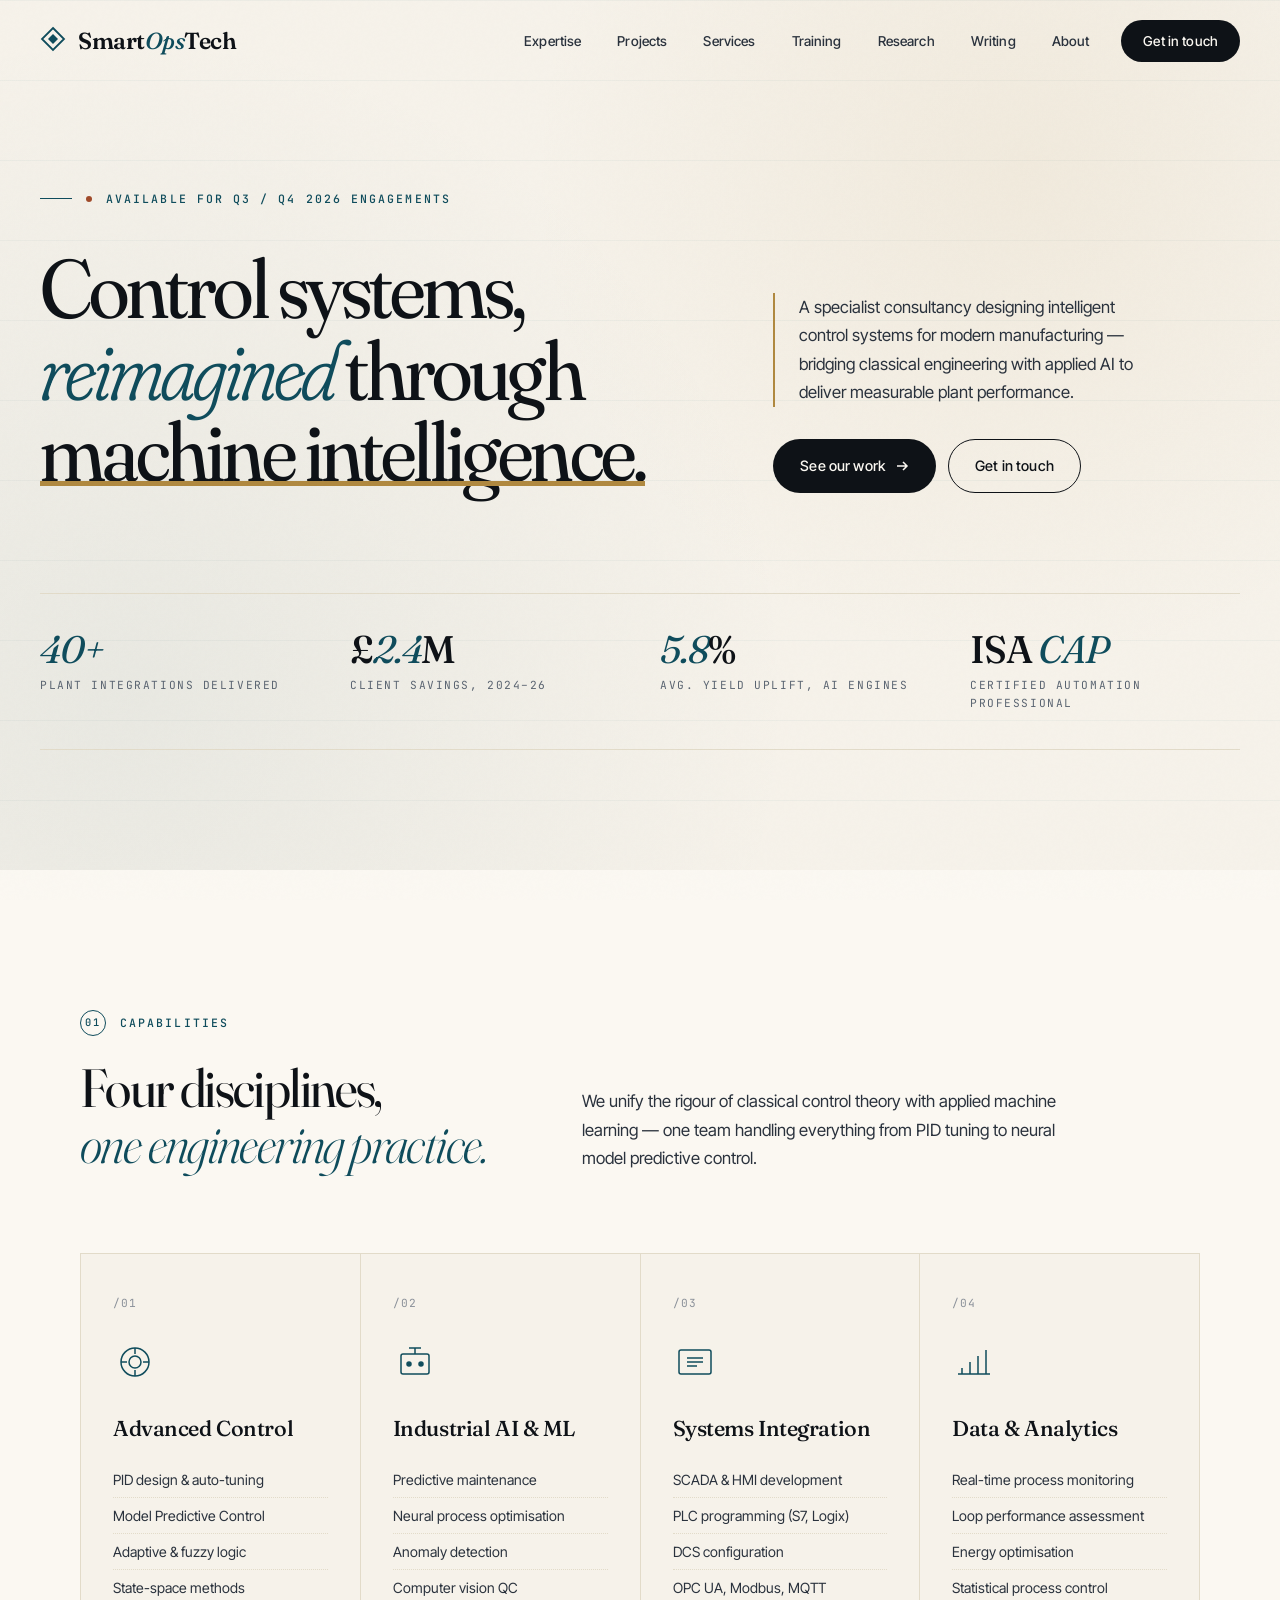
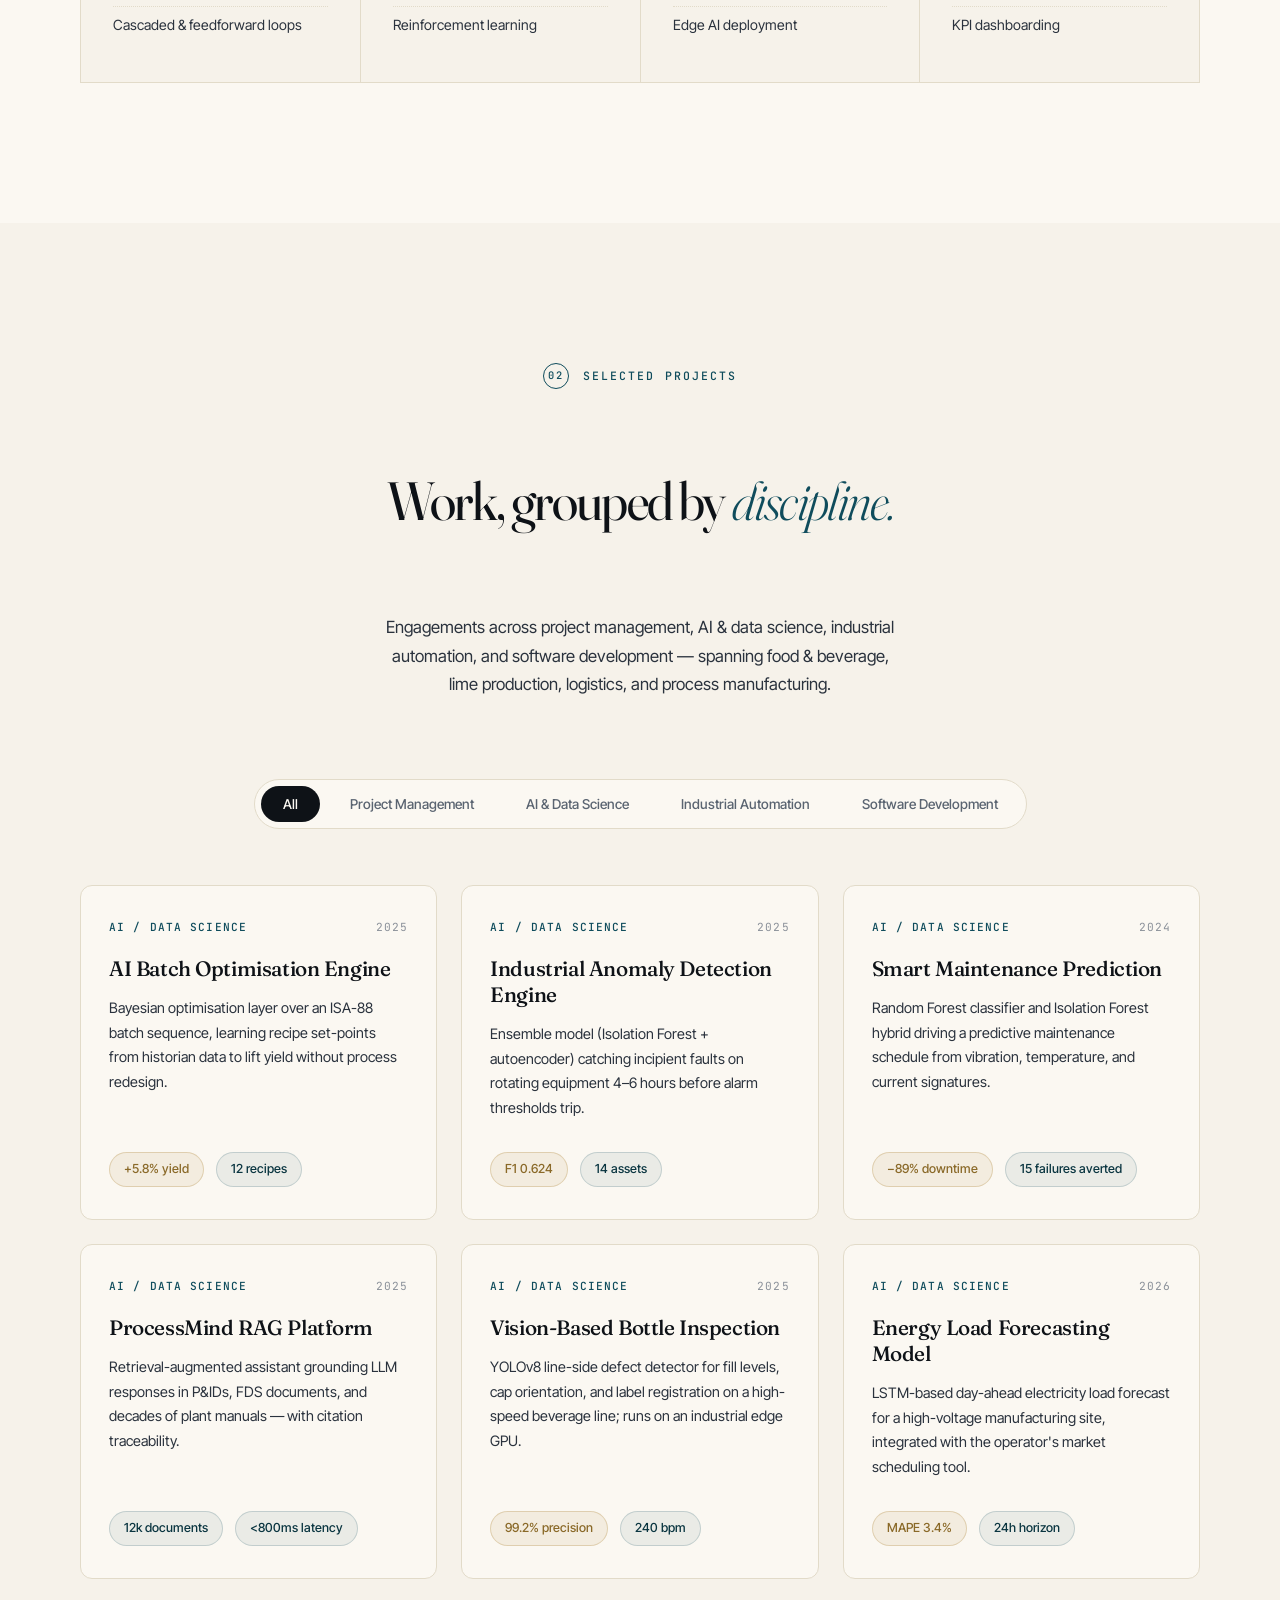
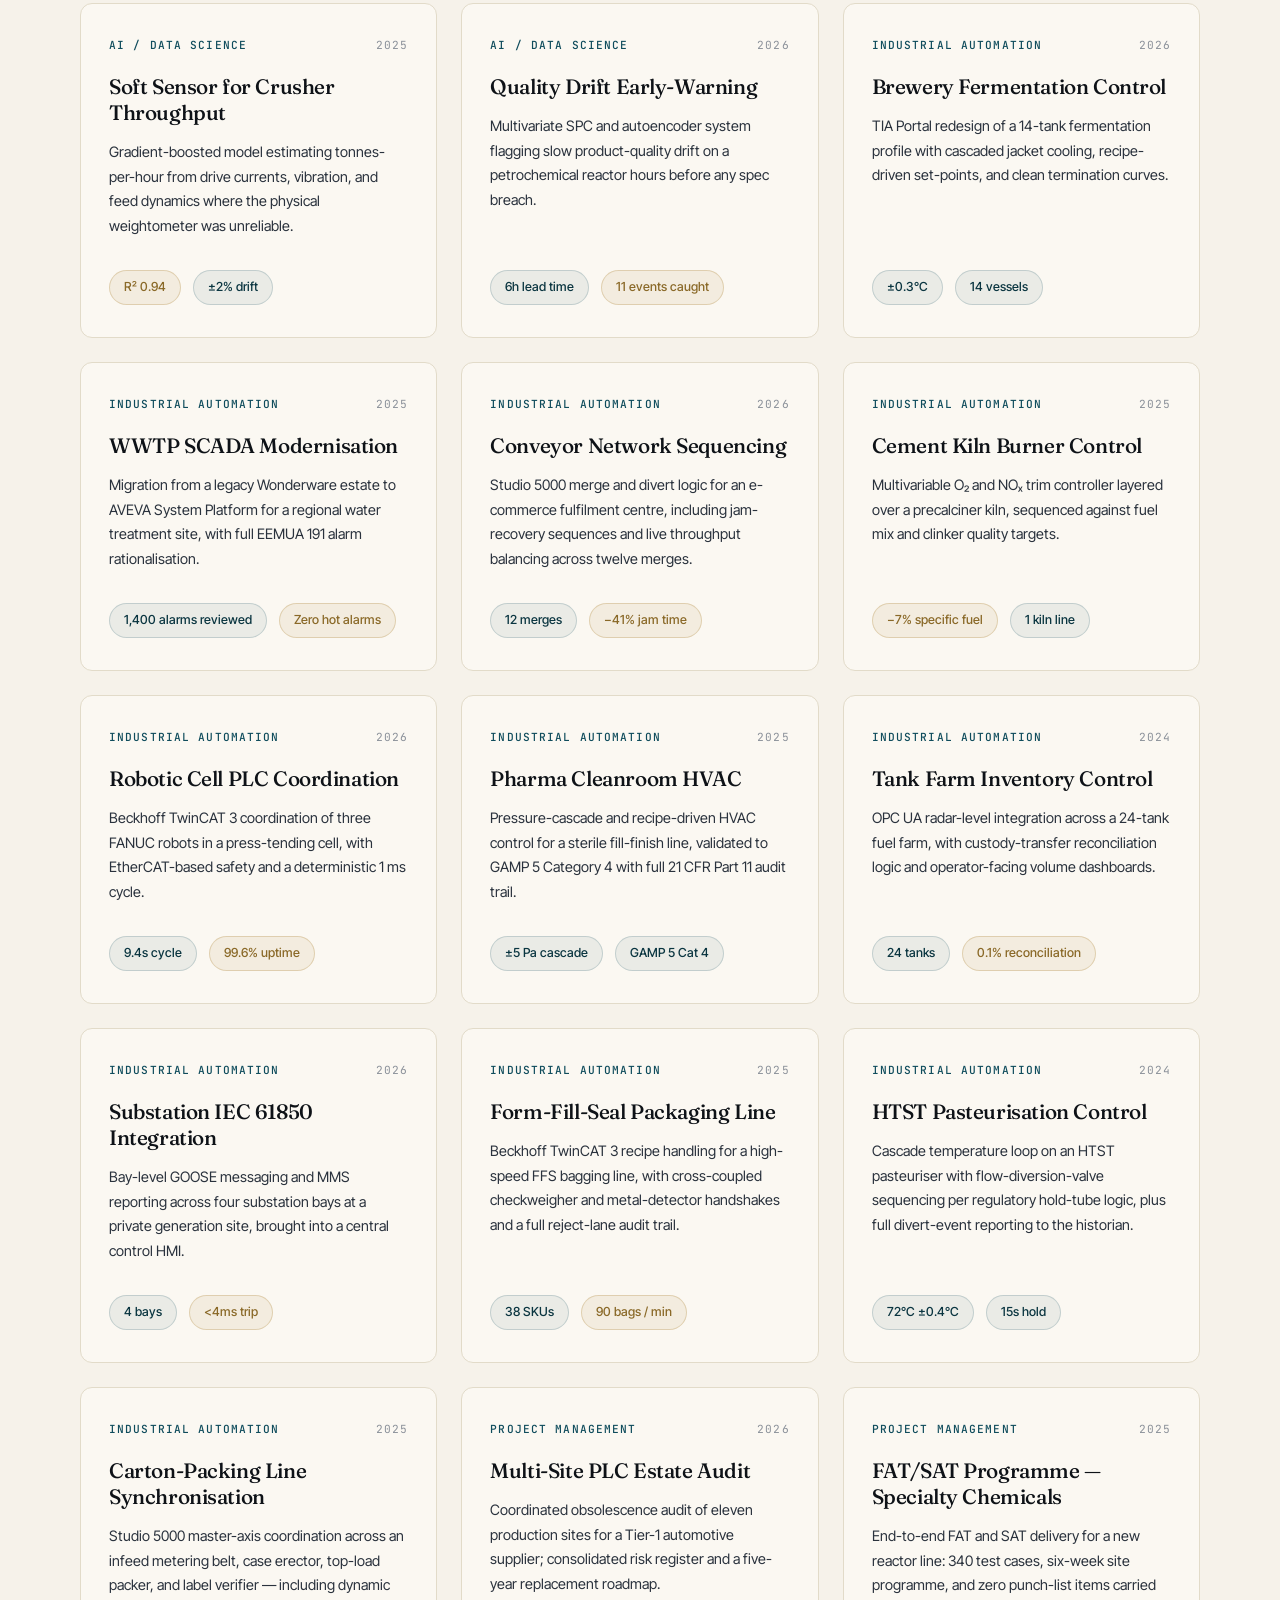
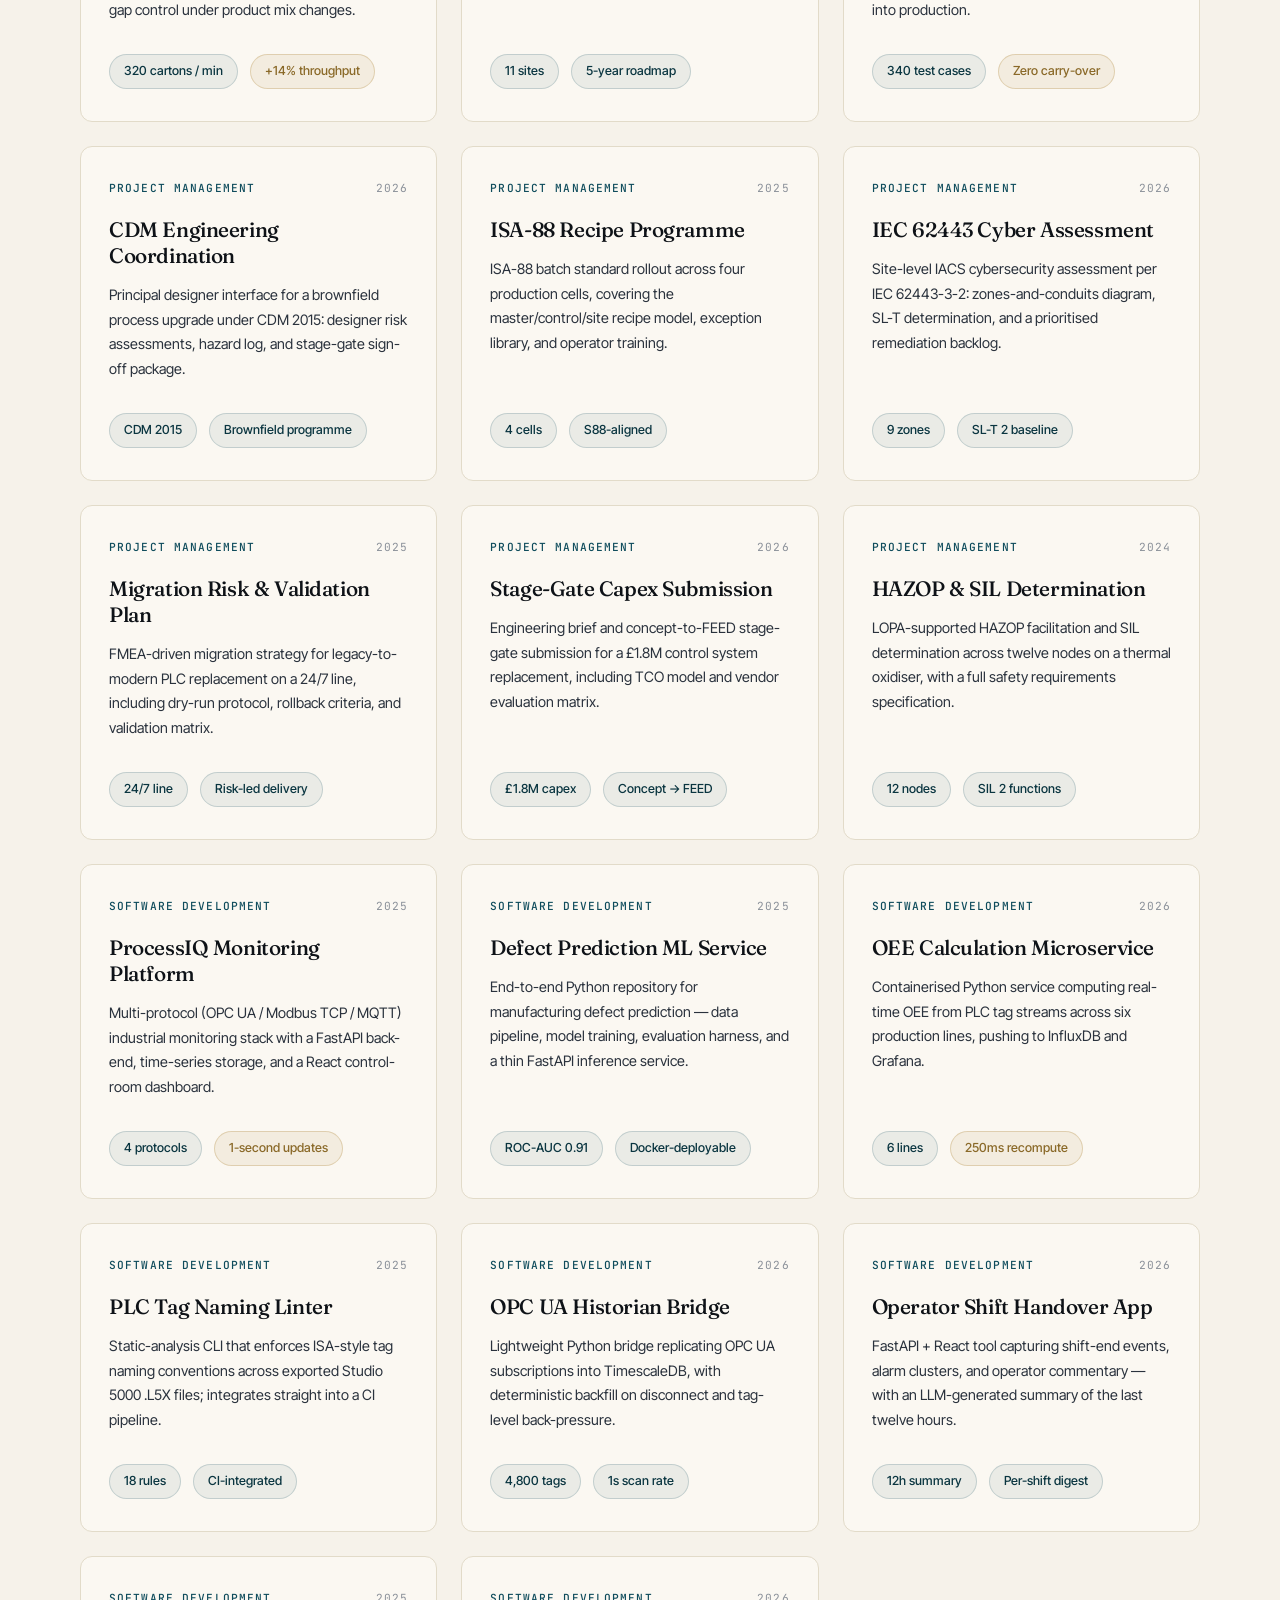
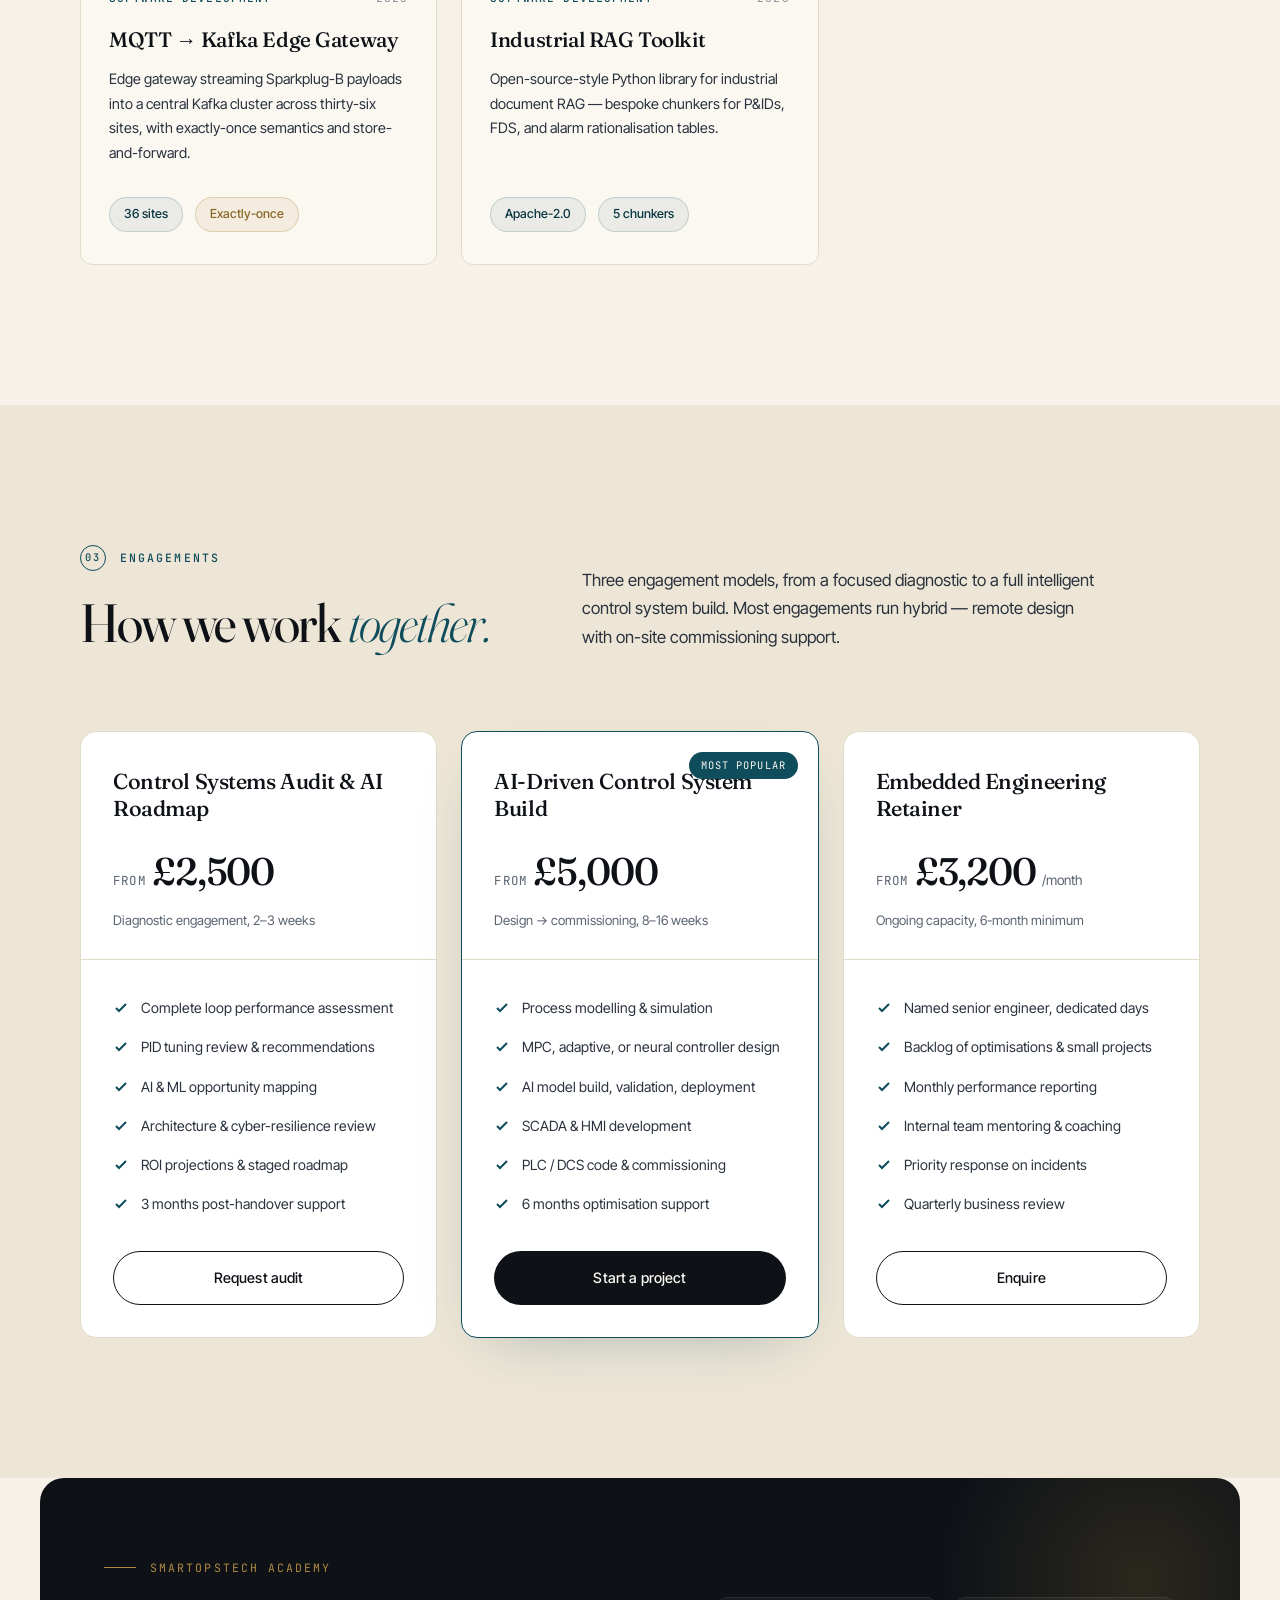
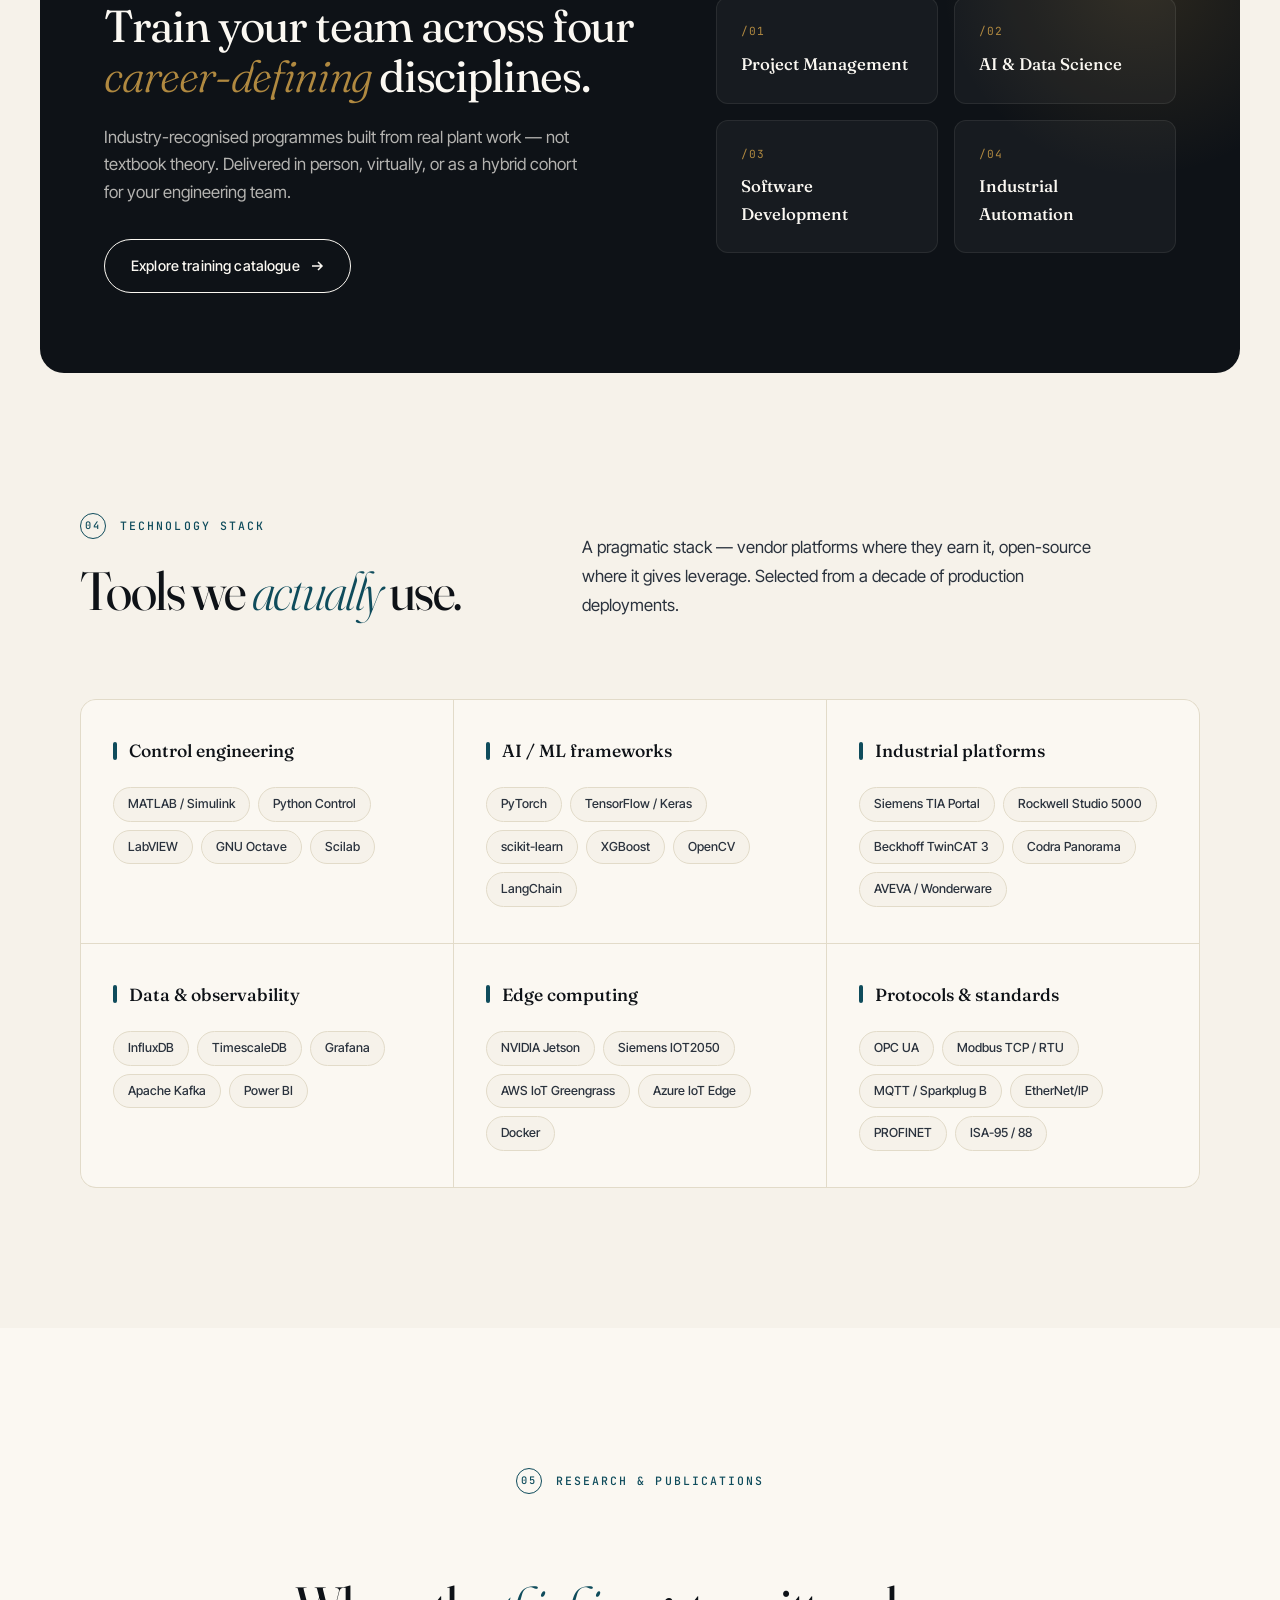
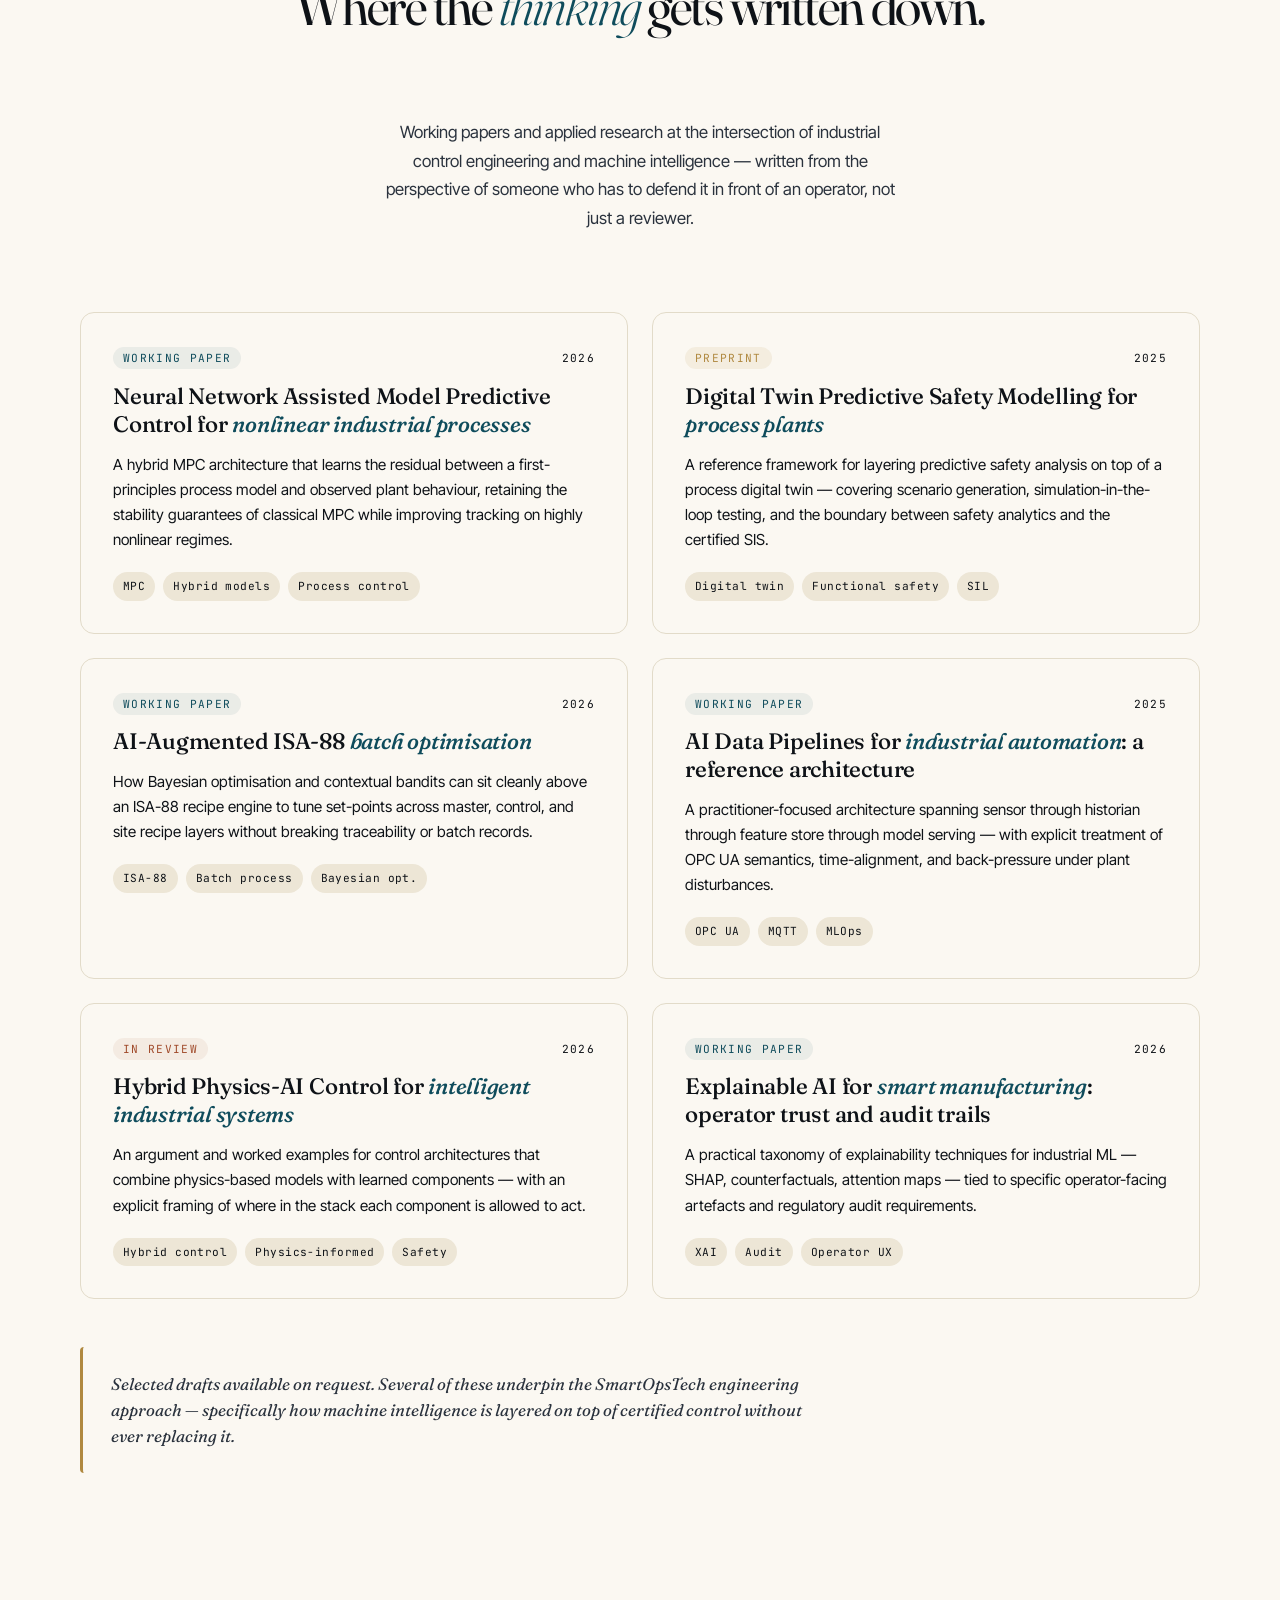
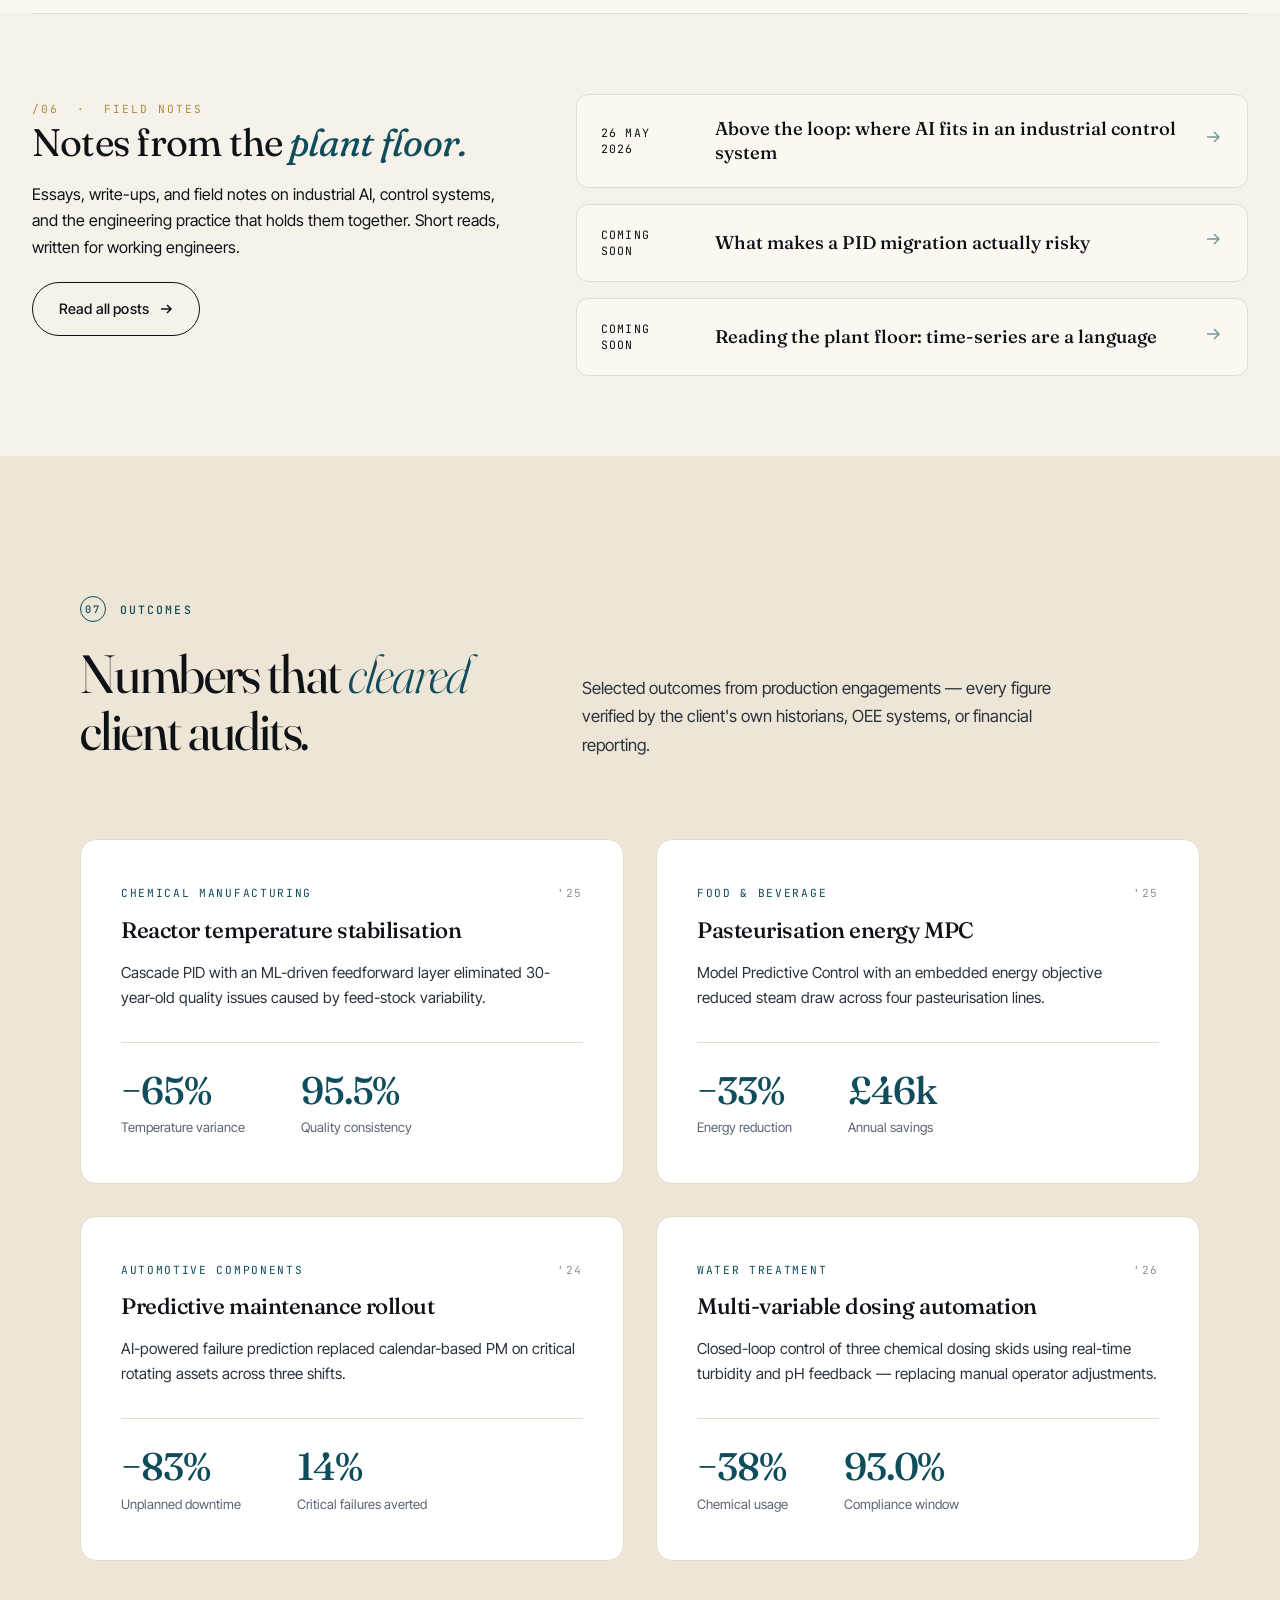
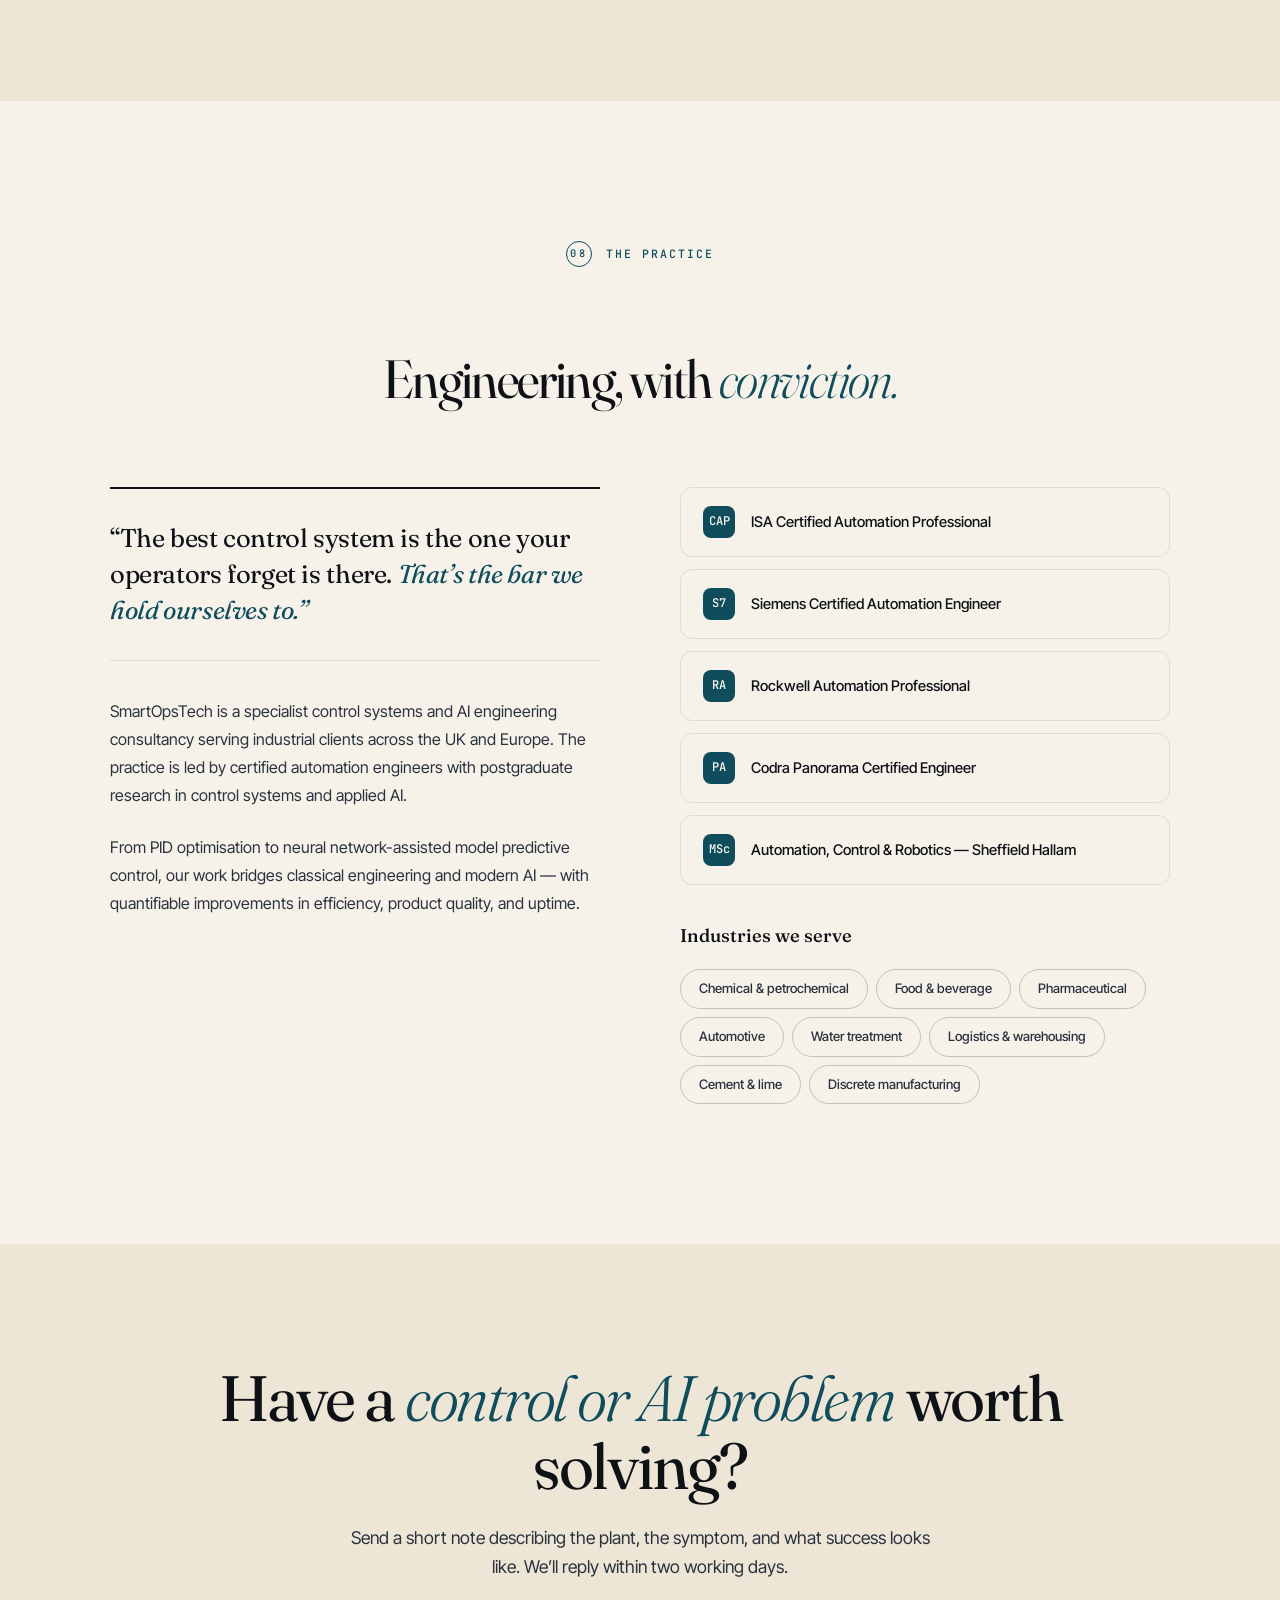
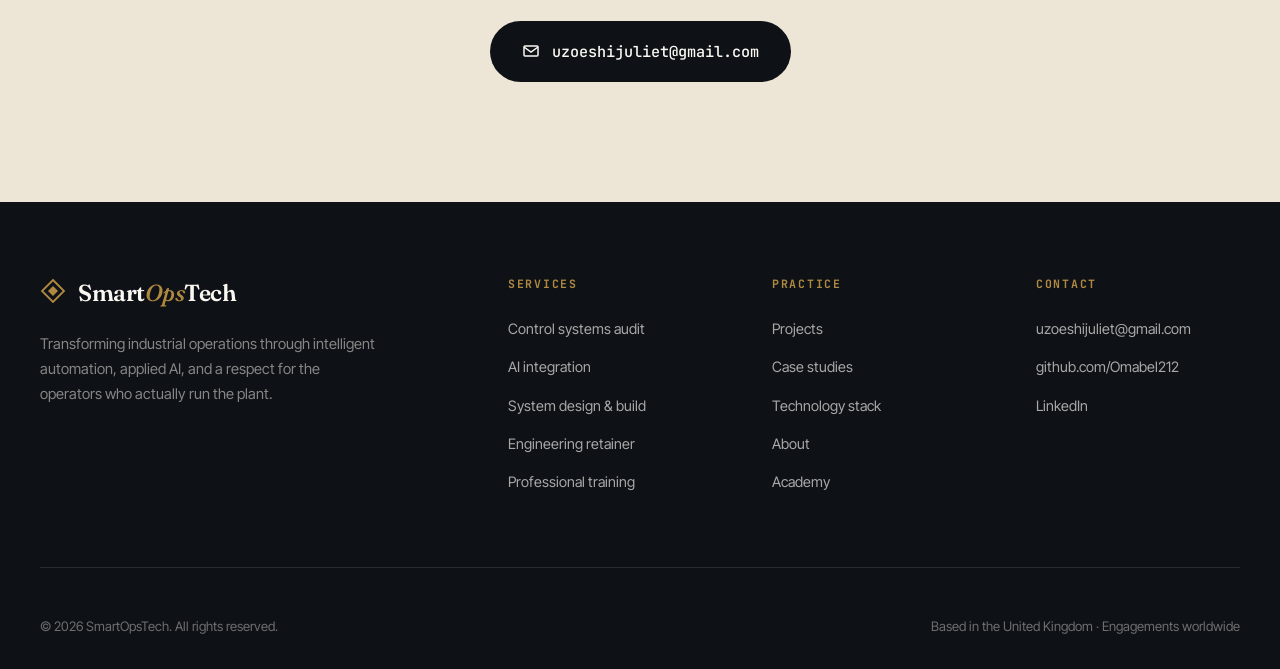
==== commit 05ef81f1: "Merge e747fa295c082731e9f4dbf216972b07310cee6f into ae8f0775c9b849e33fb42106c49efd5482bf84ba" ====
--- a/index.html
+++ b/index.html
@@ -5,6 +5,22 @@
     <meta name="viewport" content="width=device-width, initial-scale=1.0">
     <title>SmartOpsTech — AI-Driven Control Systems Engineering</title>
     <meta name="description" content="Specialist consultancy in industrial AI, control systems engineering, and intelligent automation. UK-based, internationally engaged.">
+    <link rel="icon" href="assets/favicon.svg" type="image/svg+xml">
+    <link rel="icon" href="assets/favicon-32.png" sizes="32x32" type="image/png">
+    <link rel="apple-touch-icon" href="assets/apple-touch-icon.png">
+    <link rel="canonical" href="https://smartopstech.com/">
+    <meta property="og:type" content="website">
+    <meta property="og:site_name" content="SmartOpsTech">
+    <meta property="og:url" content="https://smartopstech.com/">
+    <meta property="og:title" content="SmartOpsTech — AI-Driven Control Systems Engineering">
+    <meta property="og:description" content="Specialist consultancy in industrial AI, control systems engineering, and intelligent automation. UK-based, internationally engaged.">
+    <meta property="og:image" content="https://smartopstech.com/assets/og-image.png">
+    <meta property="og:image:width" content="1200">
+    <meta property="og:image:height" content="630">
+    <meta name="twitter:card" content="summary_large_image">
+    <meta name="twitter:title" content="SmartOpsTech — AI-Driven Control Systems Engineering">
+    <meta name="twitter:description" content="Specialist consultancy in industrial AI, control systems engineering, and intelligent automation. UK-based, internationally engaged.">
+    <meta name="twitter:image" content="https://smartopstech.com/assets/og-image.png">
     <link rel="preconnect" href="https://fonts.googleapis.com">
     <link rel="preconnect" href="https://fonts.gstatic.com" crossorigin>
     <link href="https://fonts.googleapis.com/css2?family=Fraunces:opsz,wght@9..144,300;9..144,400;9..144,500;9..144,600;9..144,700;9..144,800&family=Inter+Tight:wght@300;400;500;600;700&family=JetBrains+Mono:wght@400;500&display=swap" rel="stylesheet">
@@ -968,6 +984,71 @@
             opacity: 1;
             transform: translateX(3px);
         }
+
+        /* ─── TECHNOLOGIES ─── */
+        .tech-grid {
+            display: grid;
+            grid-template-columns: repeat(3, 1fr);
+            gap: 1px;
+            background: var(--line);
+            border: 1px solid var(--line);
+            border-radius: 16px;
+            overflow: hidden;
+        }
+
+        .tech-block {
+            padding: 36px 32px;
+            background: var(--paper-ivory);
+            transition: background 0.3s var(--ease);
+        }
+
+        .tech-block:hover {
+            background: var(--surface);
+        }
+
+        .tech-block h3 {
+            font-family: var(--font-display);
+            font-size: 1.1rem;
+            font-weight: 500;
+            margin-bottom: 22px;
+            color: var(--ink);
+            display: flex;
+            align-items: center;
+            gap: 12px;
+        }
+
+        .tech-block h3::before {
+            content: '';
+            width: 4px;
+            height: 18px;
+            background: var(--teal);
+            border-radius: 2px;
+        }
+
+        .tech-tags {
+            display: flex;
+            flex-wrap: wrap;
+            gap: 8px;
+            list-style: none;
+        }
+
+        .tech-tags li {
+            padding: 6px 14px;
+            background: var(--paper);
+            border: 1px solid var(--line);
+            border-radius: 999px;
+            font-size: 0.78rem;
+            font-weight: 500;
+            color: var(--ink-soft);
+            transition: all 0.25s var(--ease);
+        }
+
+        .tech-tags li:hover {
+            background: var(--teal);
+            color: var(--paper-ivory);
+            border-color: var(--teal);
+        }
+
         /* ─── RESULTS ─── */
         .results-grid {
             display: grid;
@@ -1178,84 +1259,6 @@
             margin: 0 auto 40px;
         }
 
-        /* ─── MERGED SECTIONS ─── */
-        .subsection-title {
-            font-family: var(--font-mono);
-            font-size: 0.72rem;
-            font-weight: 500;
-            text-transform: uppercase;
-            letter-spacing: 0.18em;
-            color: var(--gold);
-            margin-bottom: 28px;
-        }
-
-        .work-block + .work-block,
-        .insights-block + .insights-block {
-            margin-top: 96px;
-        }
-
-        .projects-grid.collapsed .project-card.extra {
-            display: none;
-        }
-
-        .projects-more {
-            display: flex;
-            justify-content: center;
-            margin-top: 48px;
-        }
-
-        .projects-more[hidden] { display: none; }
-
-        .expertise-tools {
-            margin-top: 24px;
-            padding-top: 20px;
-            border-top: 1px solid var(--line);
-        }
-
-        .expertise-tools h4 {
-            font-family: var(--font-mono);
-            font-size: 0.68rem;
-            font-weight: 500;
-            text-transform: uppercase;
-            letter-spacing: 0.14em;
-            color: var(--ink-light);
-            margin-bottom: 12px;
-        }
-
-        .expertise-tags {
-            display: flex;
-            flex-wrap: wrap;
-            gap: 6px;
-        }
-
-        .expertise-tags span {
-            padding: 4px 10px;
-            background: var(--paper-ivory);
-            border: 1px solid var(--line);
-            border-radius: 999px;
-            font-size: 0.72rem;
-            font-weight: 500;
-            color: var(--ink-soft);
-        }
-
-        .section .training-teaser {
-            padding: 0;
-            margin-top: 64px;
-        }
-
-        .insights-block .pub-grid {
-            margin-top: 0;
-        }
-
-        .insights-block.writing-teaser {
-            padding: 0;
-            background: none;
-        }
-
-        .insights-block .writing-teaser-inner {
-            padding: 64px 0 0;
-        }
-
         /* ─── RESPONSIVE ─── */
         @media (max-width: 1024px) {
             .wrap, .wrap-tight { padding: 0 24px; }
@@ -1267,6 +1270,7 @@
             .expertise-grid { grid-template-columns: repeat(2, 1fr); }
             .projects-grid { grid-template-columns: repeat(2, 1fr); }
             .services-grid { grid-template-columns: 1fr; }
+            .tech-grid { grid-template-columns: 1fr 1fr; }
             .results-grid { grid-template-columns: 1fr; }
             .about-layout { grid-template-columns: 1fr; gap: 48px; }
             .training-teaser { padding: 0 24px; }
@@ -1281,6 +1285,7 @@
         @media (max-width: 680px) {
             .expertise-grid { grid-template-columns: 1fr; }
             .projects-grid { grid-template-columns: 1fr; }
+            .tech-grid { grid-template-columns: 1fr; }
             .credentials-list { grid-template-columns: 1fr; }
             .training-pillars { grid-template-columns: 1fr; }
             .hero-strip { grid-template-columns: 1fr; }
@@ -1304,10 +1309,11 @@
         </a>
         <ul class="nav-links" id="navLinks">
             <li><a href="index.html#expertise">Expertise</a></li>
-            <li><a href="index.html#work">Work</a></li>
+            <li><a href="index.html#projects">Projects</a></li>
             <li><a href="index.html#services">Services</a></li>
-            <li><a href="training.html">Academy</a></li>
-            <li><a href="index.html#insights">Insights</a></li>
+            <li><a href="training.html">Training</a></li>
+            <li><a href="index.html#research">Research</a></li>
+            <li><a href="blog.html">Writing</a></li>
             <li><a href="index.html#about">About</a></li>
             <li><a href="index.html#contact" class="nav-cta">Get in touch</a></li>
         </ul>
@@ -1340,7 +1346,7 @@
         <aside class="hero-side">
             <p class="hero-side-desc">A specialist consultancy designing intelligent control systems for modern manufacturing &mdash; bridging classical engineering with applied AI to deliver measurable plant performance.</p>
             <div class="hero-actions">
-                <a href="#work" class="btn btn-primary">
+                <a href="#projects" class="btn btn-primary">
                     See our work
                     <svg width="14" height="14" viewBox="0 0 14 14" fill="none" stroke="currentColor" stroke-width="1.5">
                         <path d="M2 7h10M8 3l4 4-4 4"/>
@@ -1379,10 +1385,10 @@
                 <div class="section-eyebrow"><span class="num">01</span> Capabilities</div>
                 <h2 class="section-title">Four disciplines,<br/><em>one engineering practice.</em></h2>
             </div>
-            <p class="section-lede">We unify the rigour of classical control theory with applied machine learning &mdash; one team handling everything from PID tuning to neural model predictive control, on a pragmatic stack of vendor platforms and open-source tools.</p>
-        </div>
-
-        <div class="expertise-grid" id="technologies">
+            <p class="section-lede">We unify the rigour of classical control theory with applied machine learning &mdash; one team handling everything from PID tuning to neural model predictive control.</p>
+        </div>
+
+        <div class="expertise-grid">
             <article class="expertise-card">
                 <div class="idx">/01</div>
                 <svg class="icon" viewBox="0 0 44 44" fill="none" stroke="currentColor" stroke-width="1.5">
@@ -1398,10 +1404,6 @@
                     <li>State-space methods</li>
                     <li>Cascaded &amp; feedforward loops</li>
                 </ul>
-                <div class="expertise-tools">
-                    <h4>Tools</h4>
-                    <div class="expertise-tags"><span>MATLAB / Simulink</span><span>Python Control</span><span>LabVIEW</span><span>GNU Octave</span><span>Scilab</span></div>
-                </div>
             </article>
 
             <article class="expertise-card">
@@ -1420,10 +1422,6 @@
                     <li>Computer vision QC</li>
                     <li>Reinforcement learning</li>
                 </ul>
-                <div class="expertise-tools">
-                    <h4>Tools</h4>
-                    <div class="expertise-tags"><span>PyTorch</span><span>TensorFlow / Keras</span><span>scikit-learn</span><span>XGBoost</span><span>OpenCV</span><span>LangChain</span></div>
-                </div>
             </article>
 
             <article class="expertise-card">
@@ -1440,10 +1438,6 @@
                     <li>OPC UA, Modbus, MQTT</li>
                     <li>Edge AI deployment</li>
                 </ul>
-                <div class="expertise-tools">
-                    <h4>Tools</h4>
-                    <div class="expertise-tags"><span>Siemens TIA Portal</span><span>Rockwell Studio 5000</span><span>Beckhoff TwinCAT 3</span><span>Codra Panorama</span><span>AVEVA / Wonderware</span><span>OPC UA</span><span>Modbus TCP / RTU</span><span>MQTT / Sparkplug B</span><span>EtherNet/IP</span><span>PROFINET</span><span>ISA-95 / 88</span></div>
-                </div>
             </article>
 
             <article class="expertise-card">
@@ -1459,95 +1453,20 @@
                     <li>Statistical process control</li>
                     <li>KPI dashboarding</li>
                 </ul>
-                <div class="expertise-tools">
-                    <h4>Tools</h4>
-                    <div class="expertise-tags"><span>InfluxDB</span><span>TimescaleDB</span><span>Grafana</span><span>Apache Kafka</span><span>Power BI</span><span>NVIDIA Jetson</span><span>Siemens IOT2050</span><span>AWS IoT Greengrass</span><span>Azure IoT Edge</span><span>Docker</span></div>
-                </div>
             </article>
         </div>
     </div>
 </section>
 
-<!-- ─── WORK — CASE STUDIES + PROJECTS ─── -->
-<section class="section" id="work">
+<!-- ─── PROJECTS — GROUPED ─── -->
+<section class="section" id="projects">
     <div class="wrap">
         <div class="section-header center">
-            <div class="section-eyebrow"><span class="num">02</span> Selected work</div>
-            <h2 class="section-title">Numbers that <em>cleared</em> client audits.</h2>
-            <p class="section-lede">Four case studies with every figure verified by the client's own historians, OEE systems, or financial reporting &mdash; then selected engagements across project management, AI &amp; data science, industrial automation, and software development.</p>
-        </div>
-
-        <div class="work-block" id="results">
-            <h3 class="subsection-title">Case studies</h3>
-            <div class="results-grid">
-                <article class="result-card">
-                    <div class="result-industry"><span>Chemical Manufacturing</span><span class="year">&apos;25</span></div>
-                    <h3>Reactor temperature stabilisation</h3>
-                    <p class="result-desc">Cascade PID with an ML-driven feedforward layer eliminated 30-year-old quality issues caused by feed-stock variability.</p>
-                    <div class="result-metrics">
-                        <div class="result-metric">
-                            <div class="v" data-count="-67">0%</div>
-                            <div class="l">Temperature variance</div>
-                        </div>
-                        <div class="result-metric">
-                            <div class="v" data-count="98.5" data-suffix="%">0</div>
-                            <div class="l">Quality consistency</div>
-                        </div>
-                    </div>
-                </article>
-
-                <article class="result-card">
-                    <div class="result-industry"><span>Food &amp; Beverage</span><span class="year">&apos;25</span></div>
-                    <h3>Pasteurisation energy MPC</h3>
-                    <p class="result-desc">Model Predictive Control with an embedded energy objective reduced steam draw across four pasteurisation lines.</p>
-                    <div class="result-metrics">
-                        <div class="result-metric">
-                            <div class="v" data-count="-34">0%</div>
-                            <div class="l">Energy reduction</div>
-                        </div>
-                        <div class="result-metric">
-                            <div class="v" data-prefix="£" data-count="47" data-suffix="k">0</div>
-                            <div class="l">Annual savings</div>
-                        </div>
-                    </div>
-                </article>
-
-                <article class="result-card">
-                    <div class="result-industry"><span>Automotive Components</span><span class="year">&apos;24</span></div>
-                    <h3>Predictive maintenance rollout</h3>
-                    <p class="result-desc">AI-powered failure prediction replaced calendar-based PM on critical rotating assets across three shifts.</p>
-                    <div class="result-metrics">
-                        <div class="result-metric">
-                            <div class="v" data-count="-89">0%</div>
-                            <div class="l">Unplanned downtime</div>
-                        </div>
-                        <div class="result-metric">
-                            <div class="v" data-count="15">0</div>
-                            <div class="l">Critical failures averted</div>
-                        </div>
-                    </div>
-                </article>
-
-                <article class="result-card">
-                    <div class="result-industry"><span>Water Treatment</span><span class="year">&apos;26</span></div>
-                    <h3>Multi-variable dosing automation</h3>
-                    <p class="result-desc">Closed-loop control of three chemical dosing skids using real-time turbidity and pH feedback &mdash; replacing manual operator adjustments.</p>
-                    <div class="result-metrics">
-                        <div class="result-metric">
-                            <div class="v" data-count="-41">0%</div>
-                            <div class="l">Chemical usage</div>
-                        </div>
-                        <div class="result-metric">
-                            <div class="v" data-count="99.8" data-suffix="%">0</div>
-                            <div class="l">Compliance window</div>
-                        </div>
-                    </div>
-                </article>
-            </div>
-        </div>
-
-        <div class="work-block" id="projects">
-            <h3 class="subsection-title">Projects</h3>
+            <div class="section-eyebrow"><span class="num">02</span> Selected projects</div>
+            <h2 class="section-title">Work, grouped by <em>discipline.</em></h2>
+            <p class="section-lede">Engagements across project management, AI &amp; data science, industrial automation, and software development &mdash; spanning food &amp; beverage, lime production, logistics, and process manufacturing.</p>
+        </div>
+
         <div class="projects-tabs">
             <button class="projects-tab active" data-filter="all">All</button>
             <button class="projects-tab" data-filter="pm">Project Management</button>
@@ -1556,7 +1475,7 @@
             <button class="projects-tab" data-filter="sw">Software Development</button>
         </div>
 
-        <div class="projects-grid collapsed" id="projectsGrid">
+        <div class="projects-grid">
 
             <!-- AI & Data Science -->
             <article class="project-card show" data-cat="ai">
@@ -1568,7 +1487,7 @@
                     <span class="project-stat">12 recipes</span>
                 </div>
             </article>
-            <article class="project-card show extra" data-cat="ai">
+            <article class="project-card show" data-cat="ai">
                 <div class="project-meta"><span class="project-cat">AI / Data Science</span><span>2025</span></div>
                 <h3>Industrial Anomaly Detection Engine</h3>
                 <p class="project-desc">Ensemble model (Isolation Forest + autoencoder) catching incipient faults on rotating equipment 4&ndash;6 hours before alarm thresholds trip.</p>
@@ -1577,7 +1496,16 @@
                     <span class="project-stat">14 assets</span>
                 </div>
             </article>
-            <article class="project-card show extra" data-cat="ai">
+            <article class="project-card show" data-cat="ai">
+                <div class="project-meta"><span class="project-cat">AI / Data Science</span><span>2024</span></div>
+                <h3>Smart Maintenance Prediction</h3>
+                <p class="project-desc">Random Forest classifier and Isolation Forest hybrid driving a predictive maintenance schedule from vibration, temperature, and current signatures.</p>
+                <div>
+                    <span class="project-stat gold">&minus;89% downtime</span>
+                    <span class="project-stat">15 failures averted</span>
+                </div>
+            </article>
+            <article class="project-card show" data-cat="ai">
                 <div class="project-meta"><span class="project-cat">AI / Data Science</span><span>2025</span></div>
                 <h3>ProcessMind RAG Platform</h3>
                 <p class="project-desc">Retrieval-augmented assistant grounding LLM responses in P&amp;IDs, FDS documents, and decades of plant manuals &mdash; with citation traceability.</p>
@@ -1604,7 +1532,7 @@
                     <span class="project-stat">24h horizon</span>
                 </div>
             </article>
-            <article class="project-card show extra" data-cat="ai">
+            <article class="project-card show" data-cat="ai">
                 <div class="project-meta"><span class="project-cat">AI / Data Science</span><span>2025</span></div>
                 <h3>Soft Sensor for Crusher Throughput</h3>
                 <p class="project-desc">Gradient-boosted model estimating tonnes-per-hour from drive currents, vibration, and feed dynamics where the physical weightometer was unreliable.</p>
@@ -1613,7 +1541,7 @@
                     <span class="project-stat">&plusmn;2% drift</span>
                 </div>
             </article>
-            <article class="project-card show extra" data-cat="ai">
+            <article class="project-card show" data-cat="ai">
                 <div class="project-meta"><span class="project-cat">AI / Data Science</span><span>2026</span></div>
                 <h3>Quality Drift Early-Warning</h3>
                 <p class="project-desc">Multivariate SPC and autoencoder system flagging slow product-quality drift on a petrochemical reactor hours before any spec breach.</p>
@@ -1624,7 +1552,7 @@
             </article>
 
             <!-- Industrial Automation -->
-            <article class="project-card show extra" data-cat="ia">
+            <article class="project-card show" data-cat="ia">
                 <div class="project-meta"><span class="project-cat">Industrial Automation</span><span>2026</span></div>
                 <h3>Brewery Fermentation Control</h3>
                 <p class="project-desc">TIA Portal redesign of a 14-tank fermentation profile with cascaded jacket cooling, recipe-driven set-points, and clean termination curves.</p>
@@ -1633,7 +1561,7 @@
                     <span class="project-stat">14 vessels</span>
                 </div>
             </article>
-            <article class="project-card show extra" data-cat="ia">
+            <article class="project-card show" data-cat="ia">
                 <div class="project-meta"><span class="project-cat">Industrial Automation</span><span>2025</span></div>
                 <h3>WWTP SCADA Modernisation</h3>
                 <p class="project-desc">Migration from a legacy Wonderware estate to AVEVA System Platform for a regional water treatment site, with full EEMUA 191 alarm rationalisation.</p>
@@ -1660,7 +1588,7 @@
                     <span class="project-stat">1 kiln line</span>
                 </div>
             </article>
-            <article class="project-card show extra" data-cat="ia">
+            <article class="project-card show" data-cat="ia">
                 <div class="project-meta"><span class="project-cat">Industrial Automation</span><span>2026</span></div>
                 <h3>Robotic Cell PLC Coordination</h3>
                 <p class="project-desc">Beckhoff TwinCAT 3 coordination of three FANUC robots in a press-tending cell, with EtherCAT-based safety and a deterministic 1 ms cycle.</p>
@@ -1669,7 +1597,7 @@
                     <span class="project-stat gold">99.6% uptime</span>
                 </div>
             </article>
-            <article class="project-card show extra" data-cat="ia">
+            <article class="project-card show" data-cat="ia">
                 <div class="project-meta"><span class="project-cat">Industrial Automation</span><span>2025</span></div>
                 <h3>Pharma Cleanroom HVAC</h3>
                 <p class="project-desc">Pressure-cascade and recipe-driven HVAC control for a sterile fill-finish line, validated to GAMP 5 Category 4 with full 21 CFR Part 11 audit trail.</p>
@@ -1678,7 +1606,7 @@
                     <span class="project-stat">GAMP 5 Cat 4</span>
                 </div>
             </article>
-            <article class="project-card show extra" data-cat="ia">
+            <article class="project-card show" data-cat="ia">
                 <div class="project-meta"><span class="project-cat">Industrial Automation</span><span>2024</span></div>
                 <h3>Tank Farm Inventory Control</h3>
                 <p class="project-desc">OPC UA radar-level integration across a 24-tank fuel farm, with custody-transfer reconciliation logic and operator-facing volume dashboards.</p>
@@ -1687,7 +1615,7 @@
                     <span class="project-stat gold">0.1% reconciliation</span>
                 </div>
             </article>
-            <article class="project-card show extra" data-cat="ia">
+            <article class="project-card show" data-cat="ia">
                 <div class="project-meta"><span class="project-cat">Industrial Automation</span><span>2026</span></div>
                 <h3>Substation IEC 61850 Integration</h3>
                 <p class="project-desc">Bay-level GOOSE messaging and MMS reporting across four substation bays at a private generation site, brought into a central control HMI.</p>
@@ -1697,7 +1625,7 @@
                 </div>
             </article>
 
-            <article class="project-card show extra" data-cat="ia">
+            <article class="project-card show" data-cat="ia">
                 <div class="project-meta"><span class="project-cat">Industrial Automation</span><span>2025</span></div>
                 <h3>Form-Fill-Seal Packaging Line</h3>
                 <p class="project-desc">Beckhoff TwinCAT 3 recipe handling for a high-speed FFS bagging line, with cross-coupled checkweigher and metal-detector handshakes and a full reject-lane audit trail.</p>
@@ -1707,7 +1635,7 @@
                 </div>
             </article>
 
-            <article class="project-card show extra" data-cat="ia">
+            <article class="project-card show" data-cat="ia">
                 <div class="project-meta"><span class="project-cat">Industrial Automation</span><span>2024</span></div>
                 <h3>HTST Pasteurisation Control</h3>
                 <p class="project-desc">Cascade temperature loop on an HTST pasteuriser with flow-diversion-valve sequencing per regulatory hold-tube logic, plus full divert-event reporting to the historian.</p>
@@ -1746,7 +1674,7 @@
                     <span class="project-stat gold">Zero carry-over</span>
                 </div>
             </article>
-            <article class="project-card show extra" data-cat="pm">
+            <article class="project-card show" data-cat="pm">
                 <div class="project-meta"><span class="project-cat">Project Management</span><span>2026</span></div>
                 <h3>CDM Engineering Coordination</h3>
                 <p class="project-desc">Principal designer interface for a brownfield process upgrade under CDM 2015: designer risk assessments, hazard log, and stage-gate sign-off package.</p>
@@ -1755,7 +1683,7 @@
                     <span class="project-stat">Brownfield programme</span>
                 </div>
             </article>
-            <article class="project-card show extra" data-cat="pm">
+            <article class="project-card show" data-cat="pm">
                 <div class="project-meta"><span class="project-cat">Project Management</span><span>2025</span></div>
                 <h3>ISA-88 Recipe Programme</h3>
                 <p class="project-desc">ISA-88 batch standard rollout across four production cells, covering the master/control/site recipe model, exception library, and operator training.</p>
@@ -1764,7 +1692,7 @@
                     <span class="project-stat">S88-aligned</span>
                 </div>
             </article>
-            <article class="project-card show extra" data-cat="pm">
+            <article class="project-card show" data-cat="pm">
                 <div class="project-meta"><span class="project-cat">Project Management</span><span>2026</span></div>
                 <h3>IEC 62443 Cyber Assessment</h3>
                 <p class="project-desc">Site-level IACS cybersecurity assessment per IEC 62443-3-2: zones-and-conduits diagram, SL-T determination, and a prioritised remediation backlog.</p>
@@ -1773,7 +1701,7 @@
                     <span class="project-stat">SL-T 2 baseline</span>
                 </div>
             </article>
-            <article class="project-card show extra" data-cat="pm">
+            <article class="project-card show" data-cat="pm">
                 <div class="project-meta"><span class="project-cat">Project Management</span><span>2025</span></div>
                 <h3>Migration Risk &amp; Validation Plan</h3>
                 <p class="project-desc">FMEA-driven migration strategy for legacy-to-modern PLC replacement on a 24/7 line, including dry-run protocol, rollback criteria, and validation matrix.</p>
@@ -1791,7 +1719,7 @@
                     <span class="project-stat">Concept → FEED</span>
                 </div>
             </article>
-            <article class="project-card show extra" data-cat="pm">
+            <article class="project-card show" data-cat="pm">
                 <div class="project-meta"><span class="project-cat">Project Management</span><span>2024</span></div>
                 <h3>HAZOP &amp; SIL Determination</h3>
                 <p class="project-desc">LOPA-supported HAZOP facilitation and SIL determination across twelve nodes on a thermal oxidiser, with a full safety requirements specification.</p>
@@ -1820,7 +1748,7 @@
                     <span class="project-stat">Docker-deployable</span>
                 </div>
             </article>
-            <article class="project-card show extra" data-cat="sw">
+            <article class="project-card show" data-cat="sw">
                 <div class="project-meta"><span class="project-cat">Software Development</span><span>2026</span></div>
                 <h3>OEE Calculation Microservice</h3>
                 <p class="project-desc">Containerised Python service computing real-time OEE from PLC tag streams across six production lines, pushing to InfluxDB and Grafana.</p>
@@ -1829,7 +1757,7 @@
                     <span class="project-stat gold">250ms recompute</span>
                 </div>
             </article>
-            <article class="project-card show extra" data-cat="sw">
+            <article class="project-card show" data-cat="sw">
                 <div class="project-meta"><span class="project-cat">Software Development</span><span>2025</span></div>
                 <h3>PLC Tag Naming Linter</h3>
                 <p class="project-desc">Static-analysis CLI that enforces ISA-style tag naming conventions across exported Studio 5000 .L5X files; integrates straight into a CI pipeline.</p>
@@ -1838,7 +1766,7 @@
                     <span class="project-stat">CI-integrated</span>
                 </div>
             </article>
-            <article class="project-card show extra" data-cat="sw">
+            <article class="project-card show" data-cat="sw">
                 <div class="project-meta"><span class="project-cat">Software Development</span><span>2026</span></div>
                 <h3>OPC UA Historian Bridge</h3>
                 <p class="project-desc">Lightweight Python bridge replicating OPC UA subscriptions into TimescaleDB, with deterministic backfill on disconnect and tag-level back-pressure.</p>
@@ -1847,7 +1775,7 @@
                     <span class="project-stat">1s scan rate</span>
                 </div>
             </article>
-            <article class="project-card show extra" data-cat="sw">
+            <article class="project-card show" data-cat="sw">
                 <div class="project-meta"><span class="project-cat">Software Development</span><span>2026</span></div>
                 <h3>Operator Shift Handover App</h3>
                 <p class="project-desc">FastAPI + React tool capturing shift-end events, alarm clusters, and operator commentary &mdash; with an LLM-generated summary of the last twelve hours.</p>
@@ -1865,7 +1793,7 @@
                     <span class="project-stat gold">Exactly-once</span>
                 </div>
             </article>
-            <article class="project-card show extra" data-cat="sw">
+            <article class="project-card show" data-cat="sw">
                 <div class="project-meta"><span class="project-cat">Software Development</span><span>2026</span></div>
                 <h3>Industrial RAG Toolkit</h3>
                 <p class="project-desc">Open-source-style Python library for industrial document RAG &mdash; bespoke chunkers for P&amp;IDs, FDS, and alarm rationalisation tables.</p>
@@ -1876,10 +1804,6 @@
             </article>
 
                 </div>
-        <div class="projects-more">
-            <button class="btn btn-outline" id="projectsToggle" data-total="34">See all 34 projects</button>
-        </div>
-        </div>
     </div>
 </section>
 
@@ -1962,188 +1886,318 @@
                 </div>
             </article>
         </div>
-
-        <div class="training-teaser" id="academy">
-            <div class="training-teaser-inner">
-                <div class="training-teaser-content">
-                    <div class="eyebrow">SmartOpsTech Academy</div>
-                    <h2>Train your team across four <em>career-defining</em> disciplines.</h2>
-                    <p>Industry-recognised programmes built from real plant work &mdash; not textbook theory. Delivered in person, virtually, or as a hybrid cohort for your engineering team.</p>
-                    <a href="training.html" class="btn btn-outline">
-                        Explore training catalogue
-                        <svg width="14" height="14" viewBox="0 0 14 14" fill="none" stroke="currentColor" stroke-width="1.5">
-                            <path d="M2 7h10M8 3l4 4-4 4"/>
-                        </svg>
-                    </a>
-                </div>
-                <div class="training-pillars">
-                    <div class="training-pillar">
-                        <div class="training-pillar-num">/01</div>
-                        <h4>Project Management</h4>
-                    </div>
-                    <div class="training-pillar">
-                        <div class="training-pillar-num">/02</div>
-                        <h4>AI &amp; Data Science</h4>
-                    </div>
-                    <div class="training-pillar">
-                        <div class="training-pillar-num">/03</div>
-                        <h4>Software Development</h4>
-                    </div>
-                    <div class="training-pillar">
-                        <div class="training-pillar-num">/04</div>
-                        <h4>Industrial Automation</h4>
-                    </div>
-                </div>
-            </div>
-        </div>
     </div>
 </section>
 
-<!-- ─── INSIGHTS — RESEARCH + FIELD NOTES ─── -->
-<section class="section ivory" id="insights">
+<!-- ─── TRAINING TEASER ─── -->
+<section class="training-teaser">
+    <div class="training-teaser-inner">
+        <div class="training-teaser-content">
+            <div class="eyebrow">SmartOpsTech Academy</div>
+            <h2>Train your team across four <em>career-defining</em> disciplines.</h2>
+            <p>Industry-recognised programmes built from real plant work &mdash; not textbook theory. Delivered in person, virtually, or as a hybrid cohort for your engineering team.</p>
+            <a href="training.html" class="btn btn-outline">
+                Explore training catalogue
+                <svg width="14" height="14" viewBox="0 0 14 14" fill="none" stroke="currentColor" stroke-width="1.5">
+                    <path d="M2 7h10M8 3l4 4-4 4"/>
+                </svg>
+            </a>
+        </div>
+        <div class="training-pillars">
+            <div class="training-pillar">
+                <div class="training-pillar-num">/01</div>
+                <h4>Project Management</h4>
+            </div>
+            <div class="training-pillar">
+                <div class="training-pillar-num">/02</div>
+                <h4>AI &amp; Data Science</h4>
+            </div>
+            <div class="training-pillar">
+                <div class="training-pillar-num">/03</div>
+                <h4>Software Development</h4>
+            </div>
+            <div class="training-pillar">
+                <div class="training-pillar-num">/04</div>
+                <h4>Industrial Automation</h4>
+            </div>
+        </div>
+    </div>
+</section>
+
+<!-- ─── TECHNOLOGIES ─── -->
+<section class="section" id="technologies">
+    <div class="wrap">
+        <div class="section-header">
+            <div>
+                <div class="section-eyebrow"><span class="num">04</span> Technology stack</div>
+                <h2 class="section-title">Tools we <em>actually</em> use.</h2>
+            </div>
+            <p class="section-lede">A pragmatic stack &mdash; vendor platforms where they earn it, open-source where it gives leverage. Selected from a decade of production deployments.</p>
+        </div>
+
+        <div class="tech-grid">
+            <div class="tech-block">
+                <h3>Control engineering</h3>
+                <ul class="tech-tags">
+                    <li>MATLAB / Simulink</li><li>Python Control</li><li>LabVIEW</li><li>GNU Octave</li><li>Scilab</li>
+                </ul>
+            </div>
+            <div class="tech-block">
+                <h3>AI / ML frameworks</h3>
+                <ul class="tech-tags">
+                    <li>PyTorch</li><li>TensorFlow / Keras</li><li>scikit-learn</li><li>XGBoost</li><li>OpenCV</li><li>LangChain</li>
+                </ul>
+            </div>
+            <div class="tech-block">
+                <h3>Industrial platforms</h3>
+                <ul class="tech-tags">
+                    <li>Siemens TIA Portal</li><li>Rockwell Studio 5000</li><li>Beckhoff TwinCAT 3</li><li>Codra Panorama</li><li>AVEVA / Wonderware</li>
+                </ul>
+            </div>
+            <div class="tech-block">
+                <h3>Data &amp; observability</h3>
+                <ul class="tech-tags">
+                    <li>InfluxDB</li><li>TimescaleDB</li><li>Grafana</li><li>Apache Kafka</li><li>Power BI</li>
+                </ul>
+            </div>
+            <div class="tech-block">
+                <h3>Edge computing</h3>
+                <ul class="tech-tags">
+                    <li>NVIDIA Jetson</li><li>Siemens IOT2050</li><li>AWS IoT Greengrass</li><li>Azure IoT Edge</li><li>Docker</li>
+                </ul>
+            </div>
+            <div class="tech-block">
+                <h3>Protocols &amp; standards</h3>
+                <ul class="tech-tags">
+                    <li>OPC UA</li><li>Modbus TCP / RTU</li><li>MQTT / Sparkplug B</li><li>EtherNet/IP</li><li>PROFINET</li><li>ISA-95 / 88</li>
+                </ul>
+            </div>
+        </div>
+    </div>
+</section>
+
+<!-- ─── RESEARCH & PUBLICATIONS ─── -->
+<section class="section ivory" id="research">
     <div class="wrap">
         <div class="section-header center">
-            <div class="section-eyebrow"><span class="num">04</span> Insights</div>
+            <div class="section-eyebrow"><span class="num">05</span> Research &amp; publications</div>
             <h2 class="section-title">Where the <em>thinking</em> gets written down.</h2>
-            <p class="section-lede">Working papers, applied research, and field notes at the intersection of industrial control engineering and machine intelligence &mdash; written from the perspective of someone who has to defend it in front of an operator, not just a reviewer.</p>
-        </div>
-
-        <div class="insights-block" id="research">
-            <h3 class="subsection-title">Research &amp; papers</h3>
-            <div class="pub-grid">
-
-                <article class="pub-card">
-                    <div class="pub-meta">
-                        <span><span class="pub-status">Working paper</span></span>
-                        <span>2026</span>
+            <p class="section-lede">Working papers and applied research at the intersection of industrial control engineering and machine intelligence &mdash; written from the perspective of someone who has to defend it in front of an operator, not just a reviewer.</p>
+        </div>
+
+        <div class="pub-grid">
+
+            <article class="pub-card">
+                <div class="pub-meta">
+                    <span><span class="pub-status">Working paper</span></span>
+                    <span>2026</span>
+                </div>
+                <h3>Neural Network Assisted Model Predictive Control for <em>nonlinear industrial processes</em></h3>
+                <p class="pub-abstract">A hybrid MPC architecture that learns the residual between a first-principles process model and observed plant behaviour, retaining the stability guarantees of classical MPC while improving tracking on highly nonlinear regimes.</p>
+                <div class="pub-keys">
+                    <span>MPC</span>
+                    <span>Hybrid models</span>
+                    <span>Process control</span>
+                </div>
+            </article>
+
+            <article class="pub-card">
+                <div class="pub-meta">
+                    <span><span class="pub-status preprint">Preprint</span></span>
+                    <span>2025</span>
+                </div>
+                <h3>Digital Twin Predictive Safety Modelling for <em>process plants</em></h3>
+                <p class="pub-abstract">A reference framework for layering predictive safety analysis on top of a process digital twin &mdash; covering scenario generation, simulation-in-the-loop testing, and the boundary between safety analytics and the certified SIS.</p>
+                <div class="pub-keys">
+                    <span>Digital twin</span>
+                    <span>Functional safety</span>
+                    <span>SIL</span>
+                </div>
+            </article>
+
+            <article class="pub-card">
+                <div class="pub-meta">
+                    <span><span class="pub-status">Working paper</span></span>
+                    <span>2026</span>
+                </div>
+                <h3>AI-Augmented ISA-88 <em>batch optimisation</em></h3>
+                <p class="pub-abstract">How Bayesian optimisation and contextual bandits can sit cleanly above an ISA-88 recipe engine to tune set-points across master, control, and site recipe layers without breaking traceability or batch records.</p>
+                <div class="pub-keys">
+                    <span>ISA-88</span>
+                    <span>Batch process</span>
+                    <span>Bayesian opt.</span>
+                </div>
+            </article>
+
+            <article class="pub-card">
+                <div class="pub-meta">
+                    <span><span class="pub-status">Working paper</span></span>
+                    <span>2025</span>
+                </div>
+                <h3>AI Data Pipelines for <em>industrial automation</em>: a reference architecture</h3>
+                <p class="pub-abstract">A practitioner-focused architecture spanning sensor through historian through feature store through model serving &mdash; with explicit treatment of OPC UA semantics, time-alignment, and back-pressure under plant disturbances.</p>
+                <div class="pub-keys">
+                    <span>OPC UA</span>
+                    <span>MQTT</span>
+                    <span>MLOps</span>
+                </div>
+            </article>
+
+            <article class="pub-card">
+                <div class="pub-meta">
+                    <span><span class="pub-status in-review">In review</span></span>
+                    <span>2026</span>
+                </div>
+                <h3>Hybrid Physics-AI Control for <em>intelligent industrial systems</em></h3>
+                <p class="pub-abstract">An argument and worked examples for control architectures that combine physics-based models with learned components &mdash; with an explicit framing of where in the stack each component is allowed to act.</p>
+                <div class="pub-keys">
+                    <span>Hybrid control</span>
+                    <span>Physics-informed</span>
+                    <span>Safety</span>
+                </div>
+            </article>
+
+            <article class="pub-card">
+                <div class="pub-meta">
+                    <span><span class="pub-status">Working paper</span></span>
+                    <span>2026</span>
+                </div>
+                <h3>Explainable AI for <em>smart manufacturing</em>: operator trust and audit trails</h3>
+                <p class="pub-abstract">A practical taxonomy of explainability techniques for industrial ML &mdash; SHAP, counterfactuals, attention maps &mdash; tied to specific operator-facing artefacts and regulatory audit requirements.</p>
+                <div class="pub-keys">
+                    <span>XAI</span>
+                    <span>Audit</span>
+                    <span>Operator UX</span>
+                </div>
+            </article>
+
+        </div>
+
+        <p class="research-note">Selected drafts available on request. Several of these underpin the SmartOpsTech engineering approach &mdash; specifically how machine intelligence is layered on top of certified control without ever replacing it.</p>
+    </div>
+</section>
+
+<!-- ─── WRITING / INSIGHTS TEASER ─── -->
+<section class="writing-teaser" id="writing">
+    <div class="writing-teaser-inner">
+        <div>
+            <div class="eyebrow"><span style="font-family: 'JetBrains Mono', monospace; font-size: 0.7rem; color: var(--gold); text-transform: uppercase; letter-spacing: 0.18em;">/06 &nbsp;&middot;&nbsp; Field notes</span></div>
+            <h2>Notes from the <em>plant floor.</em></h2>
+            <p class="lede">Essays, write-ups, and field notes on industrial AI, control systems, and the engineering practice that holds them together. Short reads, written for working engineers.</p>
+            <a href="blog.html" class="btn btn-outline" style="border-color: var(--ink); color: var(--ink);">
+                Read all posts
+                <svg width="14" height="14" viewBox="0 0 14 14" fill="none" stroke="currentColor" stroke-width="1.5">
+                    <path d="M2 7h10M8 3l4 4-4 4"/>
+                </svg>
+            </a>
+        </div>
+        <div class="writing-posts">
+            <a href="blog-ai-control-systems.html" class="writing-card">
+                <div class="writing-date">26 May<br>2026</div>
+                <h4>Above the loop: where AI fits in an industrial control system</h4>
+                <span class="arrow">
+                    <svg width="20" height="20" viewBox="0 0 20 20" fill="none" stroke="currentColor" stroke-width="1.5">
+                        <path d="M4 10h12M11 5l5 5-5 5"/>
+                    </svg>
+                </span>
+            </a>
+            <a href="blog.html#pid-migration" class="writing-card">
+                <div class="writing-date">Coming<br>soon</div>
+                <h4>What makes a PID migration actually risky</h4>
+                <span class="arrow">
+                    <svg width="20" height="20" viewBox="0 0 20 20" fill="none" stroke="currentColor" stroke-width="1.5">
+                        <path d="M4 10h12M11 5l5 5-5 5"/>
+                    </svg>
+                </span>
+            </a>
+            <a href="blog.html#time-series" class="writing-card">
+                <div class="writing-date">Coming<br>soon</div>
+                <h4>Reading the plant floor: time-series are a language</h4>
+                <span class="arrow">
+                    <svg width="20" height="20" viewBox="0 0 20 20" fill="none" stroke="currentColor" stroke-width="1.5">
+                        <path d="M4 10h12M11 5l5 5-5 5"/>
+                    </svg>
+                </span>
+            </a>
+        </div>
+    </div>
+</section>
+
+<!-- ─── RESULTS ─── -->
+<section class="section cream" id="results">
+    <div class="wrap">
+        <div class="section-header">
+            <div>
+                <div class="section-eyebrow"><span class="num">07</span> Outcomes</div>
+                <h2 class="section-title">Numbers that <em>cleared</em> client audits.</h2>
+            </div>
+            <p class="section-lede">Selected outcomes from production engagements &mdash; every figure verified by the client's own historians, OEE systems, or financial reporting.</p>
+        </div>
+
+        <div class="results-grid">
+            <article class="result-card">
+                <div class="result-industry"><span>Chemical Manufacturing</span><span class="year">&apos;25</span></div>
+                <h3>Reactor temperature stabilisation</h3>
+                <p class="result-desc">Cascade PID with an ML-driven feedforward layer eliminated 30-year-old quality issues caused by feed-stock variability.</p>
+                <div class="result-metrics">
+                    <div class="result-metric">
+                        <div class="v" data-count="-67">0%</div>
+                        <div class="l">Temperature variance</div>
                     </div>
-                    <h3>Neural Network Assisted Model Predictive Control for <em>nonlinear industrial processes</em></h3>
-                    <p class="pub-abstract">A hybrid MPC architecture that learns the residual between a first-principles process model and observed plant behaviour, retaining the stability guarantees of classical MPC while improving tracking on highly nonlinear regimes.</p>
-                    <div class="pub-keys">
-                        <span>MPC</span>
-                        <span>Hybrid models</span>
-                        <span>Process control</span>
+                    <div class="result-metric">
+                        <div class="v" data-count="98.5" data-suffix="%">0</div>
+                        <div class="l">Quality consistency</div>
                     </div>
-                </article>
-
-                <article class="pub-card">
-                    <div class="pub-meta">
-                        <span><span class="pub-status preprint">Preprint</span></span>
-                        <span>2025</span>
+                </div>
+            </article>
+
+            <article class="result-card">
+                <div class="result-industry"><span>Food &amp; Beverage</span><span class="year">&apos;25</span></div>
+                <h3>Pasteurisation energy MPC</h3>
+                <p class="result-desc">Model Predictive Control with an embedded energy objective reduced steam draw across four pasteurisation lines.</p>
+                <div class="result-metrics">
+                    <div class="result-metric">
+                        <div class="v" data-count="-34">0%</div>
+                        <div class="l">Energy reduction</div>
                     </div>
-                    <h3>Digital Twin Predictive Safety Modelling for <em>process plants</em></h3>
-                    <p class="pub-abstract">A reference framework for layering predictive safety analysis on top of a process digital twin &mdash; covering scenario generation, simulation-in-the-loop testing, and the boundary between safety analytics and the certified SIS.</p>
-                    <div class="pub-keys">
-                        <span>Digital twin</span>
-                        <span>Functional safety</span>
-                        <span>SIL</span>
+                    <div class="result-metric">
+                        <div class="v" data-prefix="£" data-count="47" data-suffix="k">0</div>
+                        <div class="l">Annual savings</div>
                     </div>
-                </article>
-
-                <article class="pub-card">
-                    <div class="pub-meta">
-                        <span><span class="pub-status">Working paper</span></span>
-                        <span>2026</span>
+                </div>
+            </article>
+
+            <article class="result-card">
+                <div class="result-industry"><span>Automotive Components</span><span class="year">&apos;24</span></div>
+                <h3>Predictive maintenance rollout</h3>
+                <p class="result-desc">AI-powered failure prediction replaced calendar-based PM on critical rotating assets across three shifts.</p>
+                <div class="result-metrics">
+                    <div class="result-metric">
+                        <div class="v" data-count="-89">0%</div>
+                        <div class="l">Unplanned downtime</div>
                     </div>
-                    <h3>AI-Augmented ISA-88 <em>batch optimisation</em></h3>
-                    <p class="pub-abstract">How Bayesian optimisation and contextual bandits can sit cleanly above an ISA-88 recipe engine to tune set-points across master, control, and site recipe layers without breaking traceability or batch records.</p>
-                    <div class="pub-keys">
-                        <span>ISA-88</span>
-                        <span>Batch process</span>
-                        <span>Bayesian opt.</span>
+                    <div class="result-metric">
+                        <div class="v" data-count="15">0</div>
+                        <div class="l">Critical failures averted</div>
                     </div>
-                </article>
-
-                <article class="pub-card">
-                    <div class="pub-meta">
-                        <span><span class="pub-status">Working paper</span></span>
-                        <span>2025</span>
+                </div>
+            </article>
+
+            <article class="result-card">
+                <div class="result-industry"><span>Water Treatment</span><span class="year">&apos;26</span></div>
+                <h3>Multi-variable dosing automation</h3>
+                <p class="result-desc">Closed-loop control of three chemical dosing skids using real-time turbidity and pH feedback &mdash; replacing manual operator adjustments.</p>
+                <div class="result-metrics">
+                    <div class="result-metric">
+                        <div class="v" data-count="-41">0%</div>
+                        <div class="l">Chemical usage</div>
                     </div>
-                    <h3>AI Data Pipelines for <em>industrial automation</em>: a reference architecture</h3>
-                    <p class="pub-abstract">A practitioner-focused architecture spanning sensor through historian through feature store through model serving &mdash; with explicit treatment of OPC UA semantics, time-alignment, and back-pressure under plant disturbances.</p>
-                    <div class="pub-keys">
-                        <span>OPC UA</span>
-                        <span>MQTT</span>
-                        <span>MLOps</span>
+                    <div class="result-metric">
+                        <div class="v" data-count="99.8" data-suffix="%">0</div>
+                        <div class="l">Compliance window</div>
                     </div>
-                </article>
-
-                <article class="pub-card">
-                    <div class="pub-meta">
-                        <span><span class="pub-status in-review">In review</span></span>
-                        <span>2026</span>
-                    </div>
-                    <h3>Hybrid Physics-AI Control for <em>intelligent industrial systems</em></h3>
-                    <p class="pub-abstract">An argument and worked examples for control architectures that combine physics-based models with learned components &mdash; with an explicit framing of where in the stack each component is allowed to act.</p>
-                    <div class="pub-keys">
-                        <span>Hybrid control</span>
-                        <span>Physics-informed</span>
-                        <span>Safety</span>
-                    </div>
-                </article>
-
-                <article class="pub-card">
-                    <div class="pub-meta">
-                        <span><span class="pub-status">Working paper</span></span>
-                        <span>2026</span>
-                    </div>
-                    <h3>Explainable AI for <em>smart manufacturing</em>: operator trust and audit trails</h3>
-                    <p class="pub-abstract">A practical taxonomy of explainability techniques for industrial ML &mdash; SHAP, counterfactuals, attention maps &mdash; tied to specific operator-facing artefacts and regulatory audit requirements.</p>
-                    <div class="pub-keys">
-                        <span>XAI</span>
-                        <span>Audit</span>
-                        <span>Operator UX</span>
-                    </div>
-                </article>
-
-            </div>
-
-            <p class="research-note">Selected drafts available on request. Several of these underpin the SmartOpsTech engineering approach &mdash; specifically how machine intelligence is layered on top of certified control without ever replacing it.</p>
-        </div>
-
-        <div class="insights-block writing-teaser" id="writing">
-            <div class="writing-teaser-inner">
-                <div>
-                    <h3 class="subsection-title">Field notes</h3>
-                    <h2>Notes from the <em>plant floor.</em></h2>
-                    <p class="lede">Essays, write-ups, and field notes on industrial AI, control systems, and the engineering practice that holds them together. Short reads, written for working engineers.</p>
-                    <a href="blog.html" class="btn btn-outline" style="border-color: var(--ink); color: var(--ink);">
-                        Read all posts
-                        <svg width="14" height="14" viewBox="0 0 14 14" fill="none" stroke="currentColor" stroke-width="1.5">
-                            <path d="M2 7h10M8 3l4 4-4 4"/>
-                        </svg>
-                    </a>
-                </div>
-                <div class="writing-posts">
-                    <a href="blog-ai-control-systems.html" class="writing-card">
-                        <div class="writing-date">26 May<br>2026</div>
-                        <h4>Above the loop: where AI fits in an industrial control system</h4>
-                        <span class="arrow">
-                            <svg width="20" height="20" viewBox="0 0 20 20" fill="none" stroke="currentColor" stroke-width="1.5">
-                                <path d="M4 10h12M11 5l5 5-5 5"/>
-                            </svg>
-                        </span>
-                    </a>
-                    <a href="blog.html#pid-migration" class="writing-card">
-                        <div class="writing-date">Coming<br>soon</div>
-                        <h4>What makes a PID migration actually risky</h4>
-                        <span class="arrow">
-                            <svg width="20" height="20" viewBox="0 0 20 20" fill="none" stroke="currentColor" stroke-width="1.5">
-                                <path d="M4 10h12M11 5l5 5-5 5"/>
-                            </svg>
-                        </span>
-                    </a>
-                    <a href="blog.html#time-series" class="writing-card">
-                        <div class="writing-date">Coming<br>soon</div>
-                        <h4>Reading the plant floor: time-series are a language</h4>
-                        <span class="arrow">
-                            <svg width="20" height="20" viewBox="0 0 20 20" fill="none" stroke="currentColor" stroke-width="1.5">
-                                <path d="M4 10h12M11 5l5 5-5 5"/>
-                            </svg>
-                        </span>
-                    </a>
-                </div>
-            </div>
+                </div>
+            </article>
         </div>
     </div>
 </section>
@@ -2152,7 +2206,7 @@
 <section class="section" id="about">
     <div class="wrap-tight">
         <div class="section-header center">
-            <div class="section-eyebrow"><span class="num">05</span> The practice</div>
+            <div class="section-eyebrow"><span class="num">08</span> The practice</div>
             <h2 class="section-title">Engineering, with <em>conviction.</em></h2>
         </div>
 
@@ -2248,12 +2302,11 @@
         <div>
             <h4>Practice</h4>
             <ul class="footer-links">
+                <li><a href="index.html#projects">Projects</a></li>
                 <li><a href="index.html#results">Case studies</a></li>
-                <li><a href="index.html#projects">Projects</a></li>
-                <li><a href="index.html#expertise">Technology stack</a></li>
-                <li><a href="index.html#research">Research</a></li>
-                <li><a href="blog.html">Writing</a></li>
+                <li><a href="index.html#technologies">Technology stack</a></li>
                 <li><a href="index.html#about">About</a></li>
+                <li><a href="training.html">Academy</a></li>
             </ul>
         </div>
         <div>
@@ -2300,11 +2353,9 @@
         });
     });
 
-    // ─── PROJECTS FILTER + SEE ALL ───
+    // ─── PROJECTS FILTER ───
     const tabs = document.querySelectorAll('.projects-tab');
     const cards = document.querySelectorAll('.project-card');
-    const grid = document.getElementById('projectsGrid');
-    const more = document.getElementById('projectsToggle');
     tabs.forEach(tab => {
         tab.addEventListener('click', () => {
             tabs.forEach(t => t.classList.remove('active'));
@@ -2317,23 +2368,11 @@
                     c.classList.remove('show');
                 }
             });
-            // a discipline tab shows every project in it; "All" goes back to the featured set
-            grid.classList.toggle('collapsed', f === 'all');
-            more.parentElement.hidden = f !== 'all';
-            more.textContent = 'See all ' + more.dataset.total + ' projects';
         });
     });
-    more.addEventListener('click', () => {
-        const collapsed = grid.classList.toggle('collapsed');
-        more.textContent = collapsed ? 'See all ' + more.dataset.total + ' projects' : 'Show fewer projects';
-        if (collapsed) {
-            const top = document.getElementById('projects').getBoundingClientRect().top + window.scrollY - 80;
-            window.scrollTo({ top, behavior: 'smooth' });
-        }
-    });
 
     // ─── REVEAL ON SCROLL ───
-    const reveals = document.querySelectorAll('.section, .expertise-card, .project-card, .service-card, .result-card, .credential, .industry-tag');
+    const reveals = document.querySelectorAll('.section, .expertise-card, .project-card, .service-card, .result-card, .tech-block, .credential, .industry-tag');
     reveals.forEach(el => el.classList.add('reveal'));
     const obs = new IntersectionObserver(entries => {
         entries.forEach(e => {
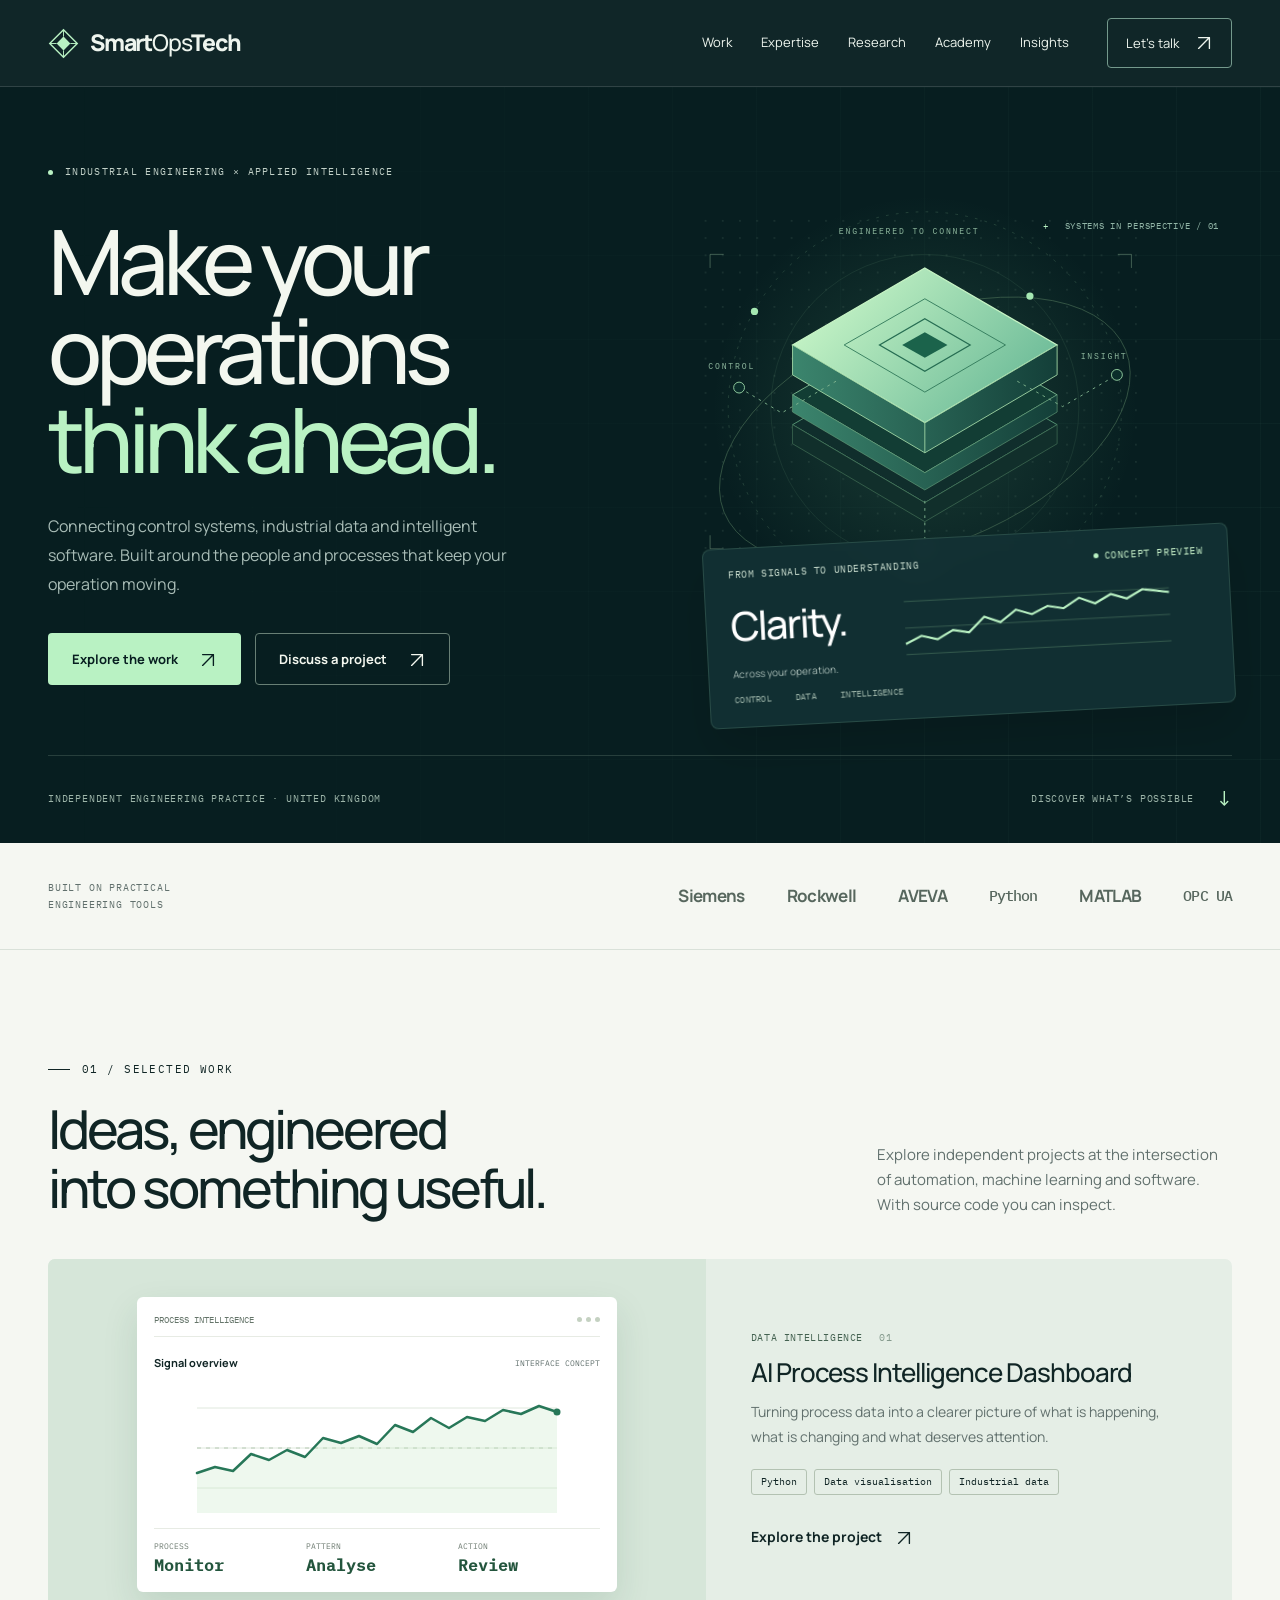
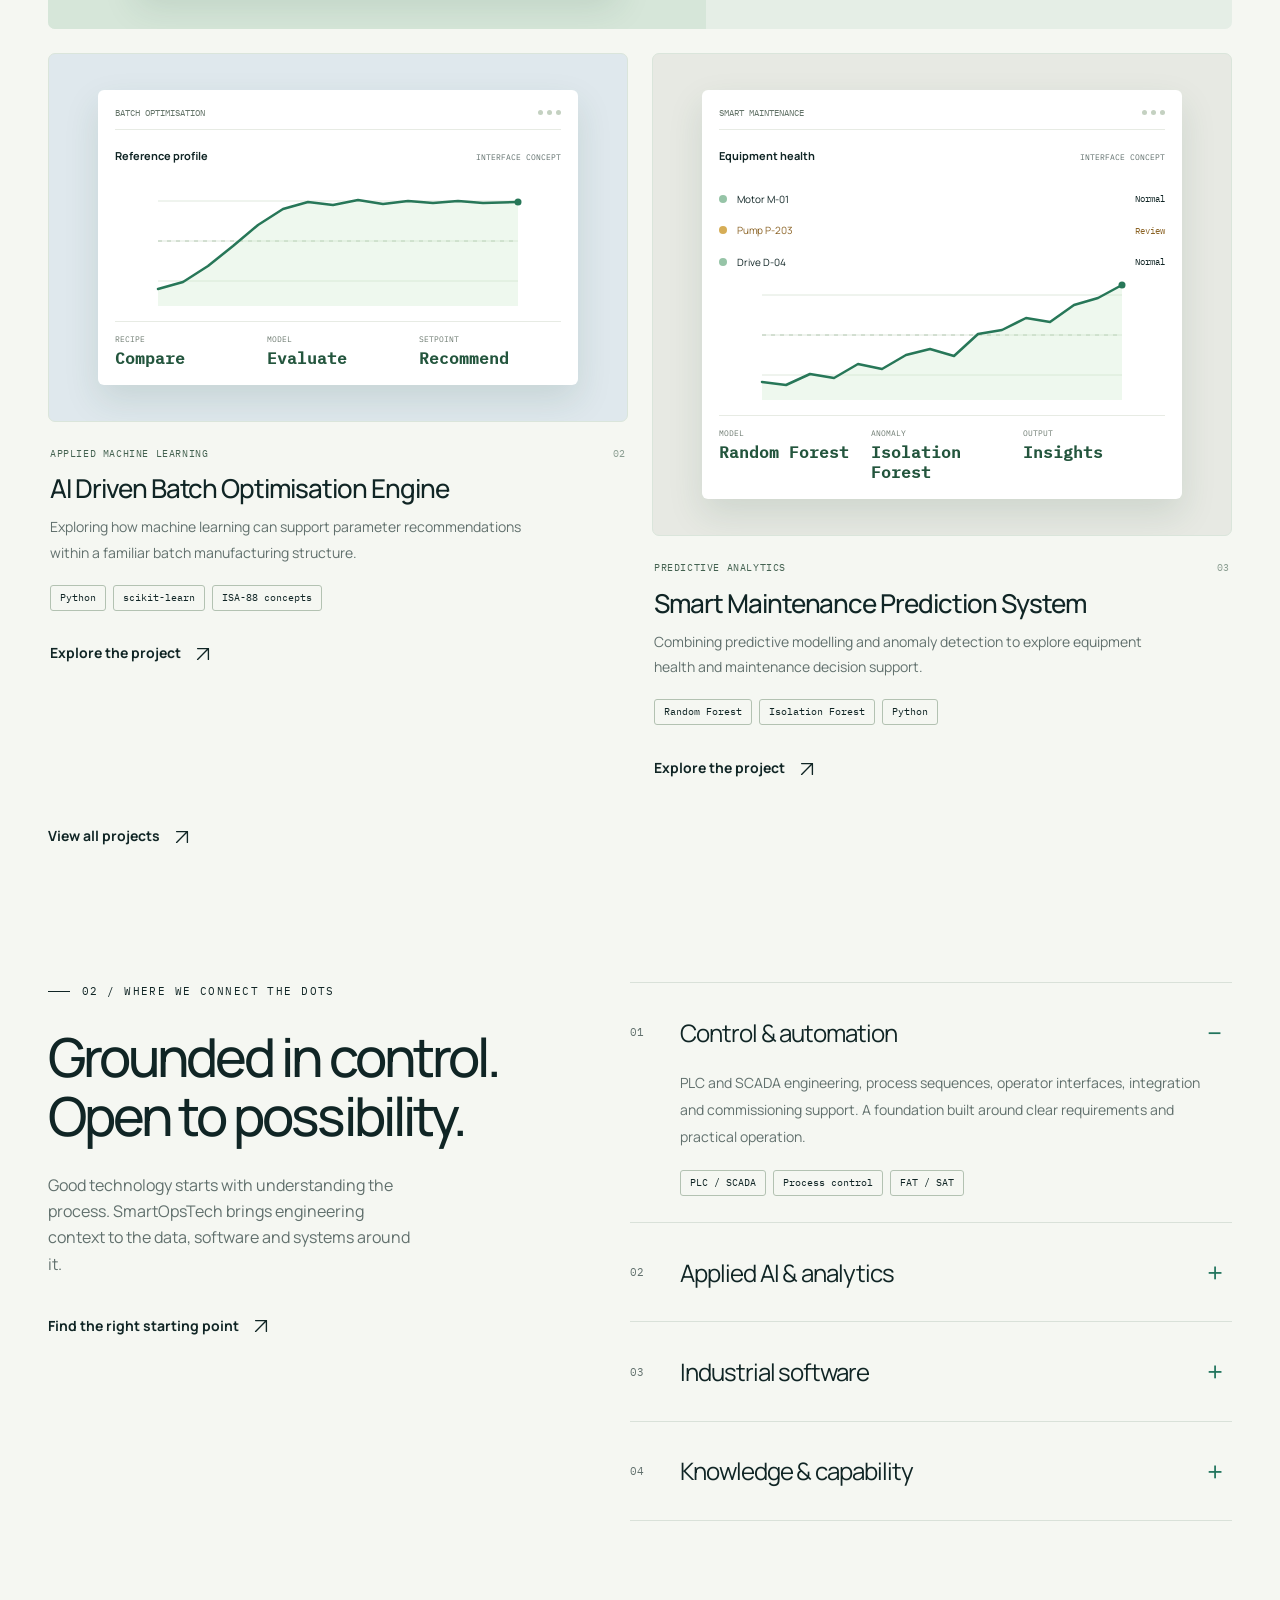
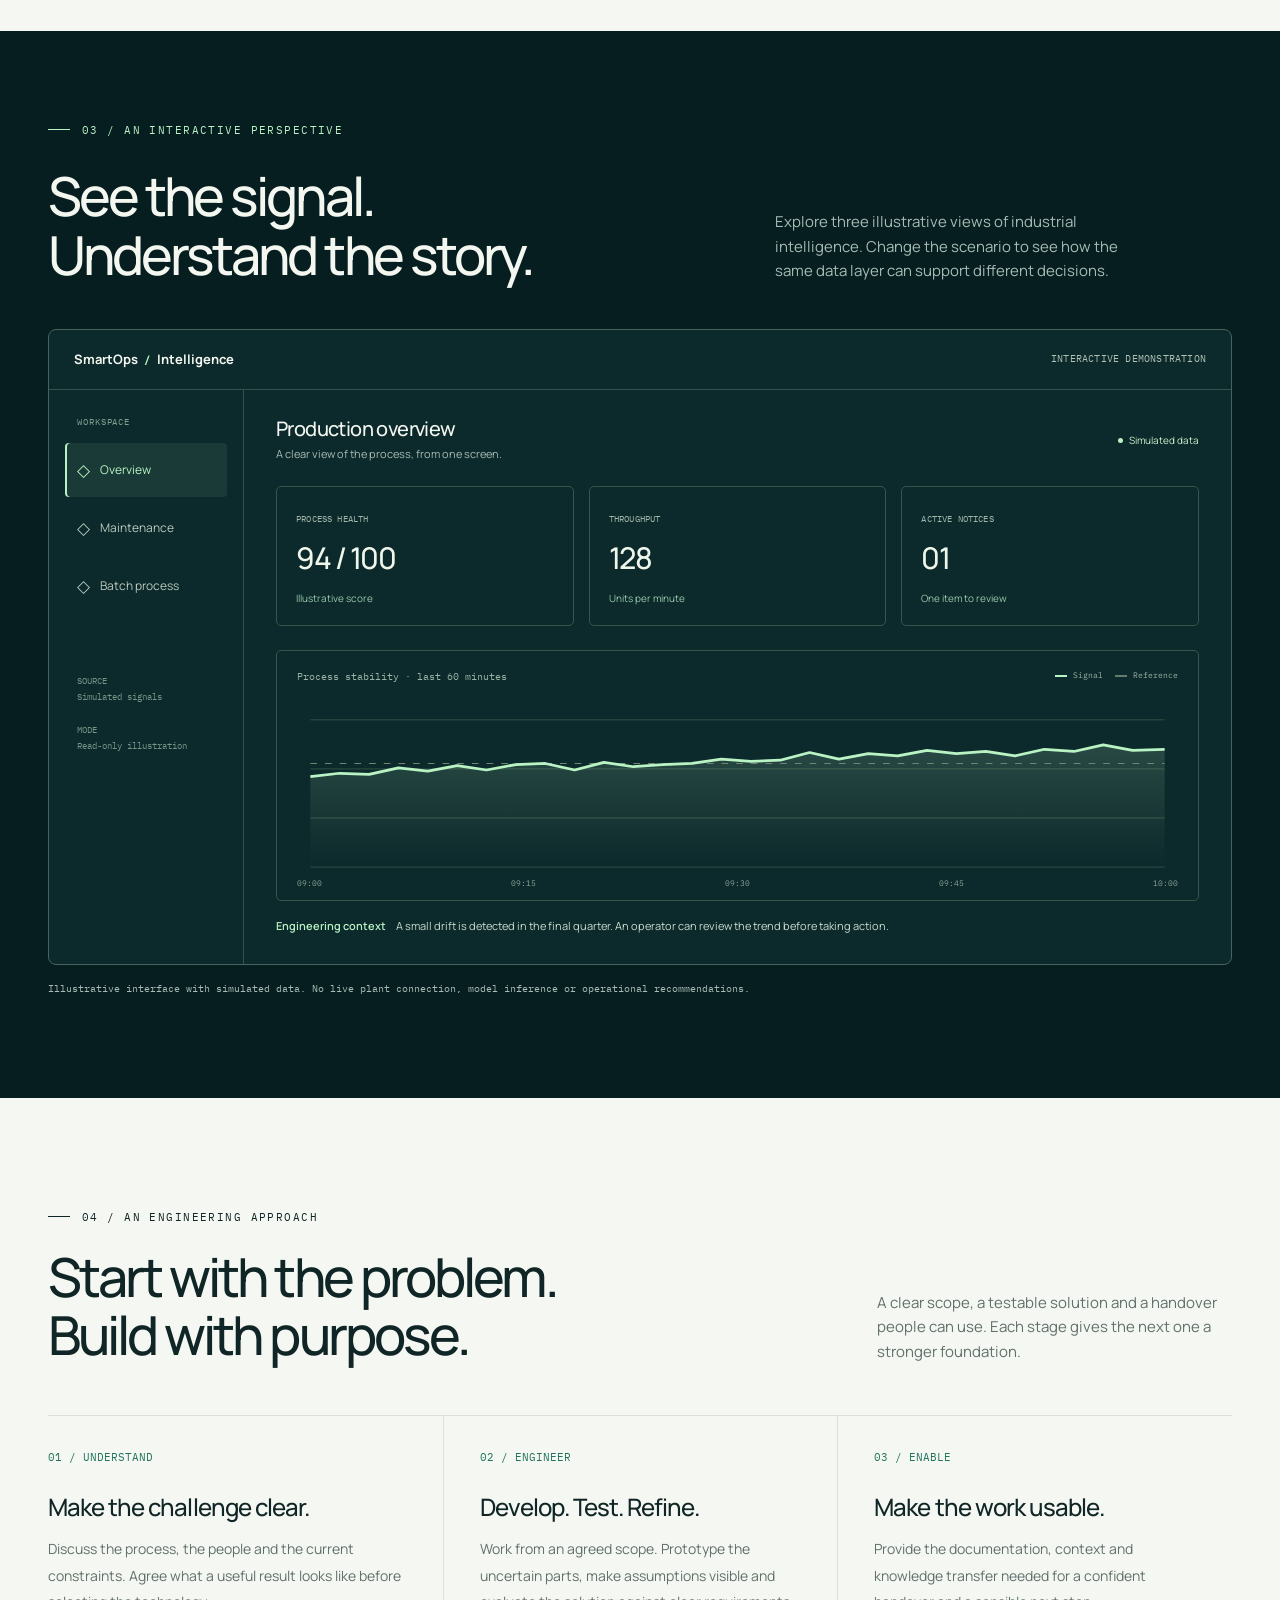
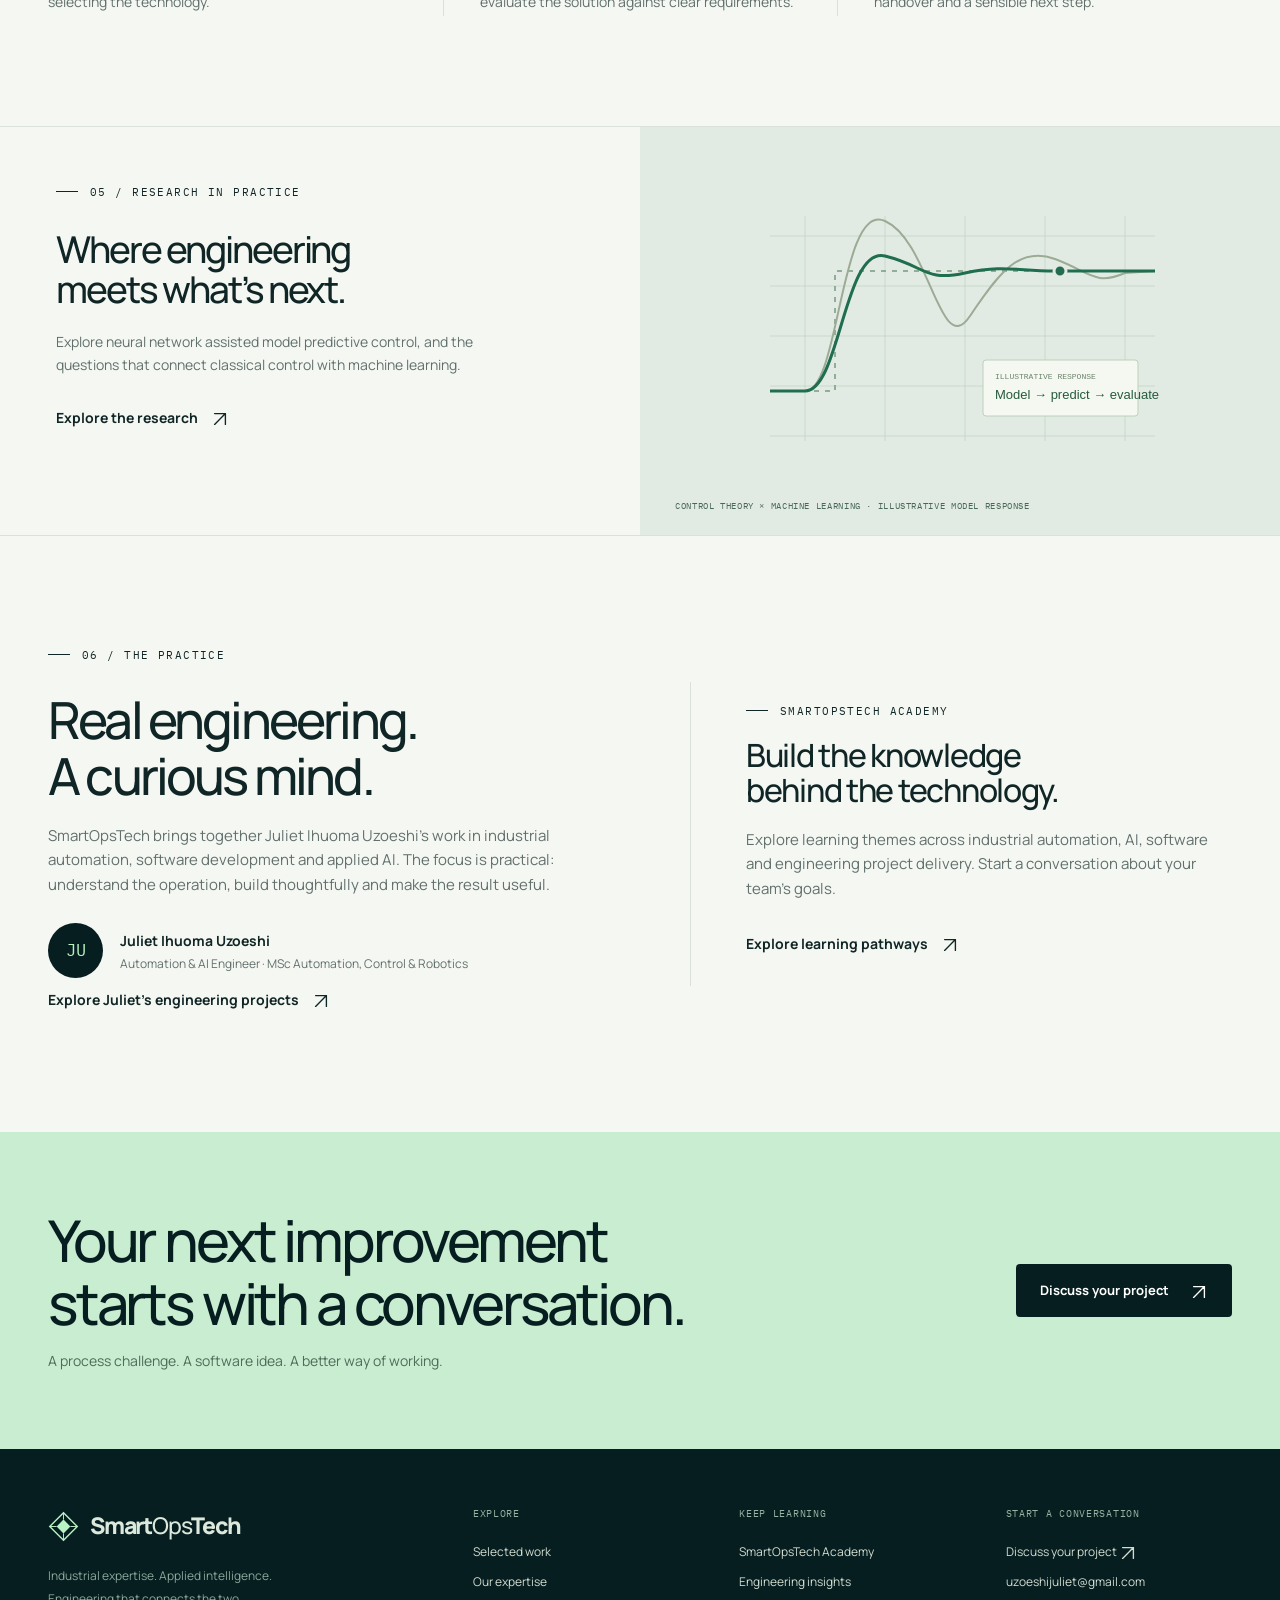
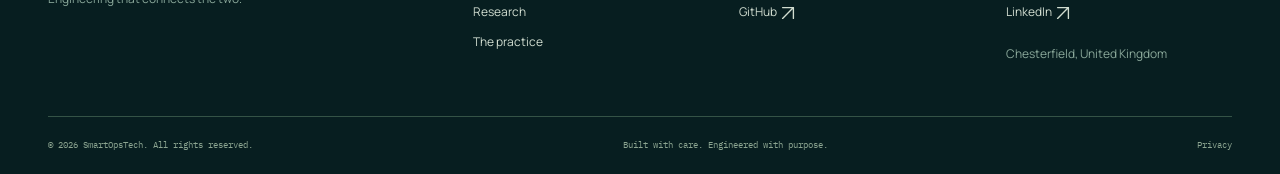
==== commit e13aabd0: "Redesign SmartOpsTech with project walkthroughs and interactive demonstrations" ====
--- a/index.html
+++ b/index.html
@@ -1,2421 +1,9 @@
-<!DOCTYPE html>
-<html lang="en">
-<head>
-    <meta charset="UTF-8">
-    <meta name="viewport" content="width=device-width, initial-scale=1.0">
-    <title>SmartOpsTech — AI-Driven Control Systems Engineering</title>
-    <meta name="description" content="Specialist consultancy in industrial AI, control systems engineering, and intelligent automation. UK-based, internationally engaged.">
-    <link rel="icon" href="assets/favicon.svg" type="image/svg+xml">
-    <link rel="icon" href="assets/favicon-32.png" sizes="32x32" type="image/png">
-    <link rel="apple-touch-icon" href="assets/apple-touch-icon.png">
-    <link rel="canonical" href="https://smartopstech.com/">
-    <meta property="og:type" content="website">
-    <meta property="og:site_name" content="SmartOpsTech">
-    <meta property="og:url" content="https://smartopstech.com/">
-    <meta property="og:title" content="SmartOpsTech — AI-Driven Control Systems Engineering">
-    <meta property="og:description" content="Specialist consultancy in industrial AI, control systems engineering, and intelligent automation. UK-based, internationally engaged.">
-    <meta property="og:image" content="https://smartopstech.com/assets/og-image.png">
-    <meta property="og:image:width" content="1200">
-    <meta property="og:image:height" content="630">
-    <meta name="twitter:card" content="summary_large_image">
-    <meta name="twitter:title" content="SmartOpsTech — AI-Driven Control Systems Engineering">
-    <meta name="twitter:description" content="Specialist consultancy in industrial AI, control systems engineering, and intelligent automation. UK-based, internationally engaged.">
-    <meta name="twitter:image" content="https://smartopstech.com/assets/og-image.png">
-    <link rel="preconnect" href="https://fonts.googleapis.com">
-    <link rel="preconnect" href="https://fonts.gstatic.com" crossorigin>
-    <link href="https://fonts.googleapis.com/css2?family=Fraunces:opsz,wght@9..144,300;9..144,400;9..144,500;9..144,600;9..144,700;9..144,800&family=Inter+Tight:wght@300;400;500;600;700&family=JetBrains+Mono:wght@400;500&display=swap" rel="stylesheet">
-    <link rel="stylesheet" href="styles.css">
-    <style>
-        /* ─── LAYOUT ─── */
-        .wrap {
-            max-width: 1320px;
-            margin: 0 auto;
-            padding: 0 40px;
-        }
-
-        .wrap-tight {
-            max-width: 1140px;
-            margin: 0 auto;
-            padding: 0 40px;
-        }
-
-        /* ─── HERO ─── */
-        .hero {
-            position: relative;
-            padding: 180px 40px 120px;
-            overflow: hidden;
-        }
-
-        .hero-decor {
-            position: absolute;
-            inset: 0;
-            pointer-events: none;
-            background-image:
-                radial-gradient(circle at 80% 20%, rgba(176, 137, 64, 0.08) 0%, transparent 40%),
-                radial-gradient(circle at 10% 80%, rgba(15, 76, 92, 0.06) 0%, transparent 50%);
-        }
-
-        .hero-grid-lines {
-            position: absolute;
-            inset: 0;
-            background-image:
-                linear-gradient(rgba(15, 76, 92, 0.04) 1px, transparent 1px);
-            background-size: 100% 80px;
-            pointer-events: none;
-        }
-
-        .hero-inner {
-            position: relative;
-            z-index: 2;
-            max-width: 1320px;
-            margin: 0 auto;
-            display: grid;
-            grid-template-columns: 1.4fr 1fr;
-            gap: 80px;
-            align-items: end;
-        }
-
-        .hero-tagline {
-            display: inline-flex;
-            align-items: center;
-            gap: 14px;
-            margin-bottom: 40px;
-            font-family: var(--font-mono);
-            font-size: 0.72rem;
-            font-weight: 500;
-            text-transform: uppercase;
-            letter-spacing: 0.18em;
-            color: var(--teal);
-            opacity: 0;
-            transform: translateY(12px);
-            animation: rise 0.9s var(--ease) 0.1s forwards;
-        }
-
-        .hero-tagline::before {
-            content: '';
-            width: 32px;
-            height: 1px;
-            background: var(--teal);
-        }
-
-        .hero-tagline-dot {
-            width: 6px;
-            height: 6px;
-            background: var(--rust);
-            border-radius: 50%;
-            animation: pulse 2.4s infinite;
-        }
-
-        @keyframes pulse {
-            0%, 100% { opacity: 1; transform: scale(1); }
-            50% { opacity: 0.5; transform: scale(0.8); }
-        }
-
-        .hero h1 {
-            font-family: var(--font-display);
-            font-variation-settings: "opsz" 144, "SOFT" 50;
-            font-weight: 400;
-            font-size: clamp(2.6rem, 6.5vw, 5.4rem);
-            line-height: 0.98;
-            letter-spacing: -0.035em;
-            color: var(--ink);
-            margin-bottom: 0;
-        }
-
-        .hero h1 .line {
-            display: block;
-            opacity: 0;
-            transform: translateY(28px);
-            animation: rise 1s var(--ease) forwards;
-        }
-        .hero h1 .line:nth-child(1) { animation-delay: 0.2s; }
-        .hero h1 .line:nth-child(2) { animation-delay: 0.32s; }
-        .hero h1 .line:nth-child(3) { animation-delay: 0.44s; }
-
-        .hero h1 em {
-            font-style: italic;
-            font-weight: 300;
-            color: var(--teal);
-            font-variation-settings: "opsz" 144, "SOFT" 100;
-        }
-
-        .hero h1 .underline {
-            display: inline-block;
-            position: relative;
-        }
-
-        .hero h1 .underline::after {
-            content: '';
-            position: absolute;
-            left: 0;
-            right: 0;
-            bottom: 0.08em;
-            height: 0.06em;
-            background: var(--gold);
-            transform: scaleX(0);
-            transform-origin: left;
-            animation: drawLine 0.9s var(--ease) 1s forwards;
-        }
-
-        @keyframes drawLine {
-            to { transform: scaleX(1); }
-        }
-
-        @keyframes rise {
-            to { opacity: 1; transform: translateY(0); }
-        }
-
-        .hero-side {
-            opacity: 0;
-            animation: rise 1.1s var(--ease) 0.7s forwards;
-        }
-
-        .hero-side-desc {
-            font-size: 1.05rem;
-            line-height: 1.7;
-            color: var(--ink-soft);
-            max-width: 380px;
-            margin-bottom: 32px;
-            padding-left: 24px;
-            border-left: 2px solid var(--gold);
-        }
-
-        .hero-actions {
-            display: flex;
-            gap: 12px;
-            flex-wrap: wrap;
-        }
-
-        .btn {
-            display: inline-flex;
-            align-items: center;
-            gap: 10px;
-            padding: 14px 26px;
-            font-size: 0.9rem;
-            font-weight: 500;
-            letter-spacing: 0.01em;
-            border-radius: 999px;
-            border: 1px solid transparent;
-            transition: all 0.35s var(--ease);
-            cursor: pointer;
-            position: relative;
-            overflow: hidden;
-        }
-
-        .btn svg { transition: transform 0.35s var(--ease); }
-        .btn:hover svg { transform: translateX(4px); }
-
-        .btn-primary {
-            background: var(--ink);
-            color: var(--paper-ivory);
-        }
-
-        .btn-primary:hover {
-            background: var(--teal);
-            transform: translateY(-2px);
-            box-shadow: 0 12px 32px -8px rgba(15, 76, 92, 0.4);
-        }
-
-        .btn-outline {
-            border-color: var(--ink);
-            color: var(--ink);
-        }
-
-        .btn-outline:hover {
-            background: var(--ink);
-            color: var(--paper-ivory);
-        }
-
-        /* ─── HERO METRICS STRIP ─── */
-        .hero-strip {
-            margin-top: 100px;
-            padding: 36px 0;
-            border-top: 1px solid var(--line);
-            border-bottom: 1px solid var(--line);
-            display: grid;
-            grid-template-columns: repeat(4, 1fr);
-            gap: 40px;
-            opacity: 0;
-            animation: rise 1s var(--ease) 1.1s forwards;
-        }
-
-        .hero-strip-item .num {
-            font-family: var(--font-display);
-            font-size: 2.4rem;
-            font-weight: 500;
-            line-height: 1;
-            color: var(--ink);
-            letter-spacing: -0.03em;
-        }
-
-        .hero-strip-item .num em {
-            color: var(--teal);
-            font-style: italic;
-            font-weight: 400;
-        }
-
-        .hero-strip-item .lbl {
-            margin-top: 8px;
-            font-family: var(--font-mono);
-            font-size: 0.7rem;
-            text-transform: uppercase;
-            letter-spacing: 0.14em;
-            color: var(--ink-mid);
-        }
-
-        /* ─── SECTION SCAFFOLD ─── */
-        section { position: relative; }
-
-        .section {
-            padding: 140px 40px;
-        }
-
-        .section.cream {
-            background: var(--paper-deep);
-        }
-
-        .section.ivory {
-            background: var(--paper-ivory);
-        }
-
-        .section-header {
-            display: grid;
-            grid-template-columns: 1fr 1.4fr;
-            gap: 60px;
-            margin-bottom: 80px;
-            align-items: end;
-        }
-
-        .section-header.center {
-            grid-template-columns: 1fr;
-            text-align: center;
-            max-width: 760px;
-            margin-left: auto;
-            margin-right: auto;
-        }
-
-        .section-eyebrow {
-            display: flex;
-            align-items: center;
-            gap: 14px;
-            font-family: var(--font-mono);
-            font-size: 0.72rem;
-            font-weight: 500;
-            text-transform: uppercase;
-            letter-spacing: 0.18em;
-            color: var(--teal);
-            margin-bottom: 24px;
-        }
-
-        .section-eyebrow .num {
-            display: inline-grid;
-            place-items: center;
-            width: 26px;
-            height: 26px;
-            border: 1px solid var(--teal);
-            border-radius: 50%;
-            font-size: 0.65rem;
-        }
-
-        .section-title {
-            font-family: var(--font-display);
-            font-variation-settings: "opsz" 144;
-            font-size: clamp(2rem, 4.2vw, 3.4rem);
-            font-weight: 400;
-            line-height: 1.05;
-            letter-spacing: -0.03em;
-            color: var(--ink);
-        }
-
-        .section-title em {
-            font-style: italic;
-            font-weight: 300;
-            color: var(--teal);
-        }
-
-        .section-lede {
-            font-size: 1.05rem;
-            line-height: 1.7;
-            color: var(--ink-soft);
-            max-width: 520px;
-        }
-
-        .section-header.center .section-eyebrow { justify-content: center; }
-        .section-header.center .section-lede { margin: 24px auto 0; }
-
-        /* ─── EXPERTISE ─── */
-        .expertise-grid {
-            display: grid;
-            grid-template-columns: repeat(4, 1fr);
-            gap: 1px;
-            background: var(--line);
-            border: 1px solid var(--line);
-        }
-
-        .expertise-card {
-            background: var(--paper);
-            padding: 40px 32px;
-            transition: background 0.4s var(--ease);
-            position: relative;
-        }
-
-        .expertise-card:hover {
-            background: var(--paper-ivory);
-        }
-
-        .expertise-card .idx {
-            font-family: var(--font-mono);
-            font-size: 0.7rem;
-            color: var(--ink-light);
-            letter-spacing: 0.1em;
-            margin-bottom: 28px;
-        }
-
-        .expertise-card .icon {
-            width: 44px;
-            height: 44px;
-            margin-bottom: 24px;
-            color: var(--teal);
-        }
-
-        .expertise-card h3 {
-            font-family: var(--font-display);
-            font-size: 1.35rem;
-            font-weight: 500;
-            line-height: 1.2;
-            letter-spacing: -0.02em;
-            color: var(--ink);
-            margin-bottom: 20px;
-        }
-
-        .expertise-card ul {
-            list-style: none;
-        }
-
-        .expertise-card ul li {
-            padding: 6px 0;
-            font-size: 0.88rem;
-            color: var(--ink-soft);
-            border-bottom: 1px dotted var(--line);
-        }
-
-        .expertise-card ul li:last-child { border-bottom: none; }
-
-        /* ─── PROJECTS — GROUPED ─── */
-        .projects-tabs {
-            display: flex;
-            gap: 8px;
-            margin-bottom: 56px;
-            flex-wrap: wrap;
-            justify-content: center;
-            padding: 6px;
-            background: var(--paper-ivory);
-            border: 1px solid var(--line);
-            border-radius: 999px;
-            width: fit-content;
-            margin-left: auto;
-            margin-right: auto;
-        }
-
-        .projects-tab {
-            padding: 10px 22px;
-            font-size: 0.85rem;
-            font-weight: 500;
-            color: var(--ink-mid);
-            background: transparent;
-            border: none;
-            border-radius: 999px;
-            transition: all 0.3s var(--ease);
-            font-family: var(--font-body);
-        }
-
-        .projects-tab:hover {
-            color: var(--ink);
-        }
-
-        .projects-tab.active {
-            background: var(--ink);
-            color: var(--paper-ivory);
-        }
-
-        .projects-grid {
-            display: grid;
-            grid-template-columns: repeat(3, 1fr);
-            gap: 24px;
-        }
-
-        .project-card {
-            background: var(--paper-ivory);
-            border: 1px solid var(--line);
-            border-radius: 12px;
-            padding: 32px 28px;
-            transition: all 0.4s var(--ease);
-            display: none;
-            flex-direction: column;
-            position: relative;
-            overflow: hidden;
-        }
-
-        .project-card.show {
-            display: flex;
-            animation: fadeIn 0.5s var(--ease);
-        }
-
-        @keyframes fadeIn {
-            from { opacity: 0; transform: translateY(12px); }
-            to { opacity: 1; transform: translateY(0); }
-        }
-
-        .project-card:hover {
-            border-color: var(--teal-line);
-            transform: translateY(-3px);
-            box-shadow: 0 24px 56px -24px rgba(14, 18, 23, 0.18);
-        }
-
-        .project-card::before {
-            content: '';
-            position: absolute;
-            top: 0;
-            left: 28px;
-            width: 32px;
-            height: 3px;
-            background: var(--teal);
-            transform: scaleX(0);
-            transform-origin: left;
-            transition: transform 0.4s var(--ease);
-        }
-
-        .project-card:hover::before {
-            transform: scaleX(1);
-        }
-
-        .project-meta {
-            display: flex;
-            justify-content: space-between;
-            align-items: center;
-            font-family: var(--font-mono);
-            font-size: 0.7rem;
-            color: var(--ink-light);
-            letter-spacing: 0.1em;
-            text-transform: uppercase;
-            margin-bottom: 20px;
-        }
-
-        .project-cat {
-            color: var(--teal);
-            font-weight: 500;
-        }
-
-        .project-card h3 {
-            font-family: var(--font-display);
-            font-size: 1.3rem;
-            font-weight: 500;
-            line-height: 1.25;
-            letter-spacing: -0.02em;
-            margin-bottom: 14px;
-            color: var(--ink);
-        }
-
-        .project-desc {
-            font-size: 0.9rem;
-            line-height: 1.7;
-            color: var(--ink-soft);
-            margin-bottom: 24px;
-            flex: 1;
-        }
-
-        .project-stat {
-            display: inline-block;
-            padding: 6px 14px;
-            background: var(--teal-soft);
-            border: 1px solid var(--teal-line);
-            border-radius: 999px;
-            font-size: 0.78rem;
-            font-weight: 500;
-            color: var(--teal-deep);
-            margin-right: 8px;
-            margin-top: 8px;
-        }
-
-        .project-stat.gold {
-            background: var(--gold-soft);
-            border-color: rgba(176, 137, 64, 0.3);
-            color: #8a6928;
-        }
-
-        /* ─── SERVICES ─── */
-        .services-grid {
-            display: grid;
-            grid-template-columns: repeat(3, 1fr);
-            gap: 24px;
-        }
-
-        .service-card {
-            background: var(--surface);
-            border: 1px solid var(--line);
-            border-radius: 16px;
-            overflow: hidden;
-            display: flex;
-            flex-direction: column;
-            transition: all 0.4s var(--ease);
-            position: relative;
-        }
-
-        .service-card.featured {
-            border-color: var(--teal);
-            box-shadow: 0 20px 60px -32px rgba(15, 76, 92, 0.4);
-        }
-
-        .service-card.featured::after {
-            content: 'Most popular';
-            position: absolute;
-            top: 20px;
-            right: 20px;
-            padding: 5px 12px;
-            background: var(--teal);
-            color: var(--paper-ivory);
-            font-family: var(--font-mono);
-            font-size: 0.65rem;
-            text-transform: uppercase;
-            letter-spacing: 0.1em;
-            border-radius: 999px;
-        }
-
-        .service-card:hover {
-            transform: translateY(-4px);
-            box-shadow: 0 28px 60px -24px rgba(14, 18, 23, 0.18);
-        }
-
-        .service-head {
-            padding: 36px 32px 28px;
-            border-bottom: 1px solid var(--line);
-        }
-
-        .service-head h3 {
-            font-family: var(--font-display);
-            font-size: 1.35rem;
-            font-weight: 500;
-            letter-spacing: -0.02em;
-            line-height: 1.25;
-            margin-bottom: 18px;
-        }
-
-        .service-price {
-            display: flex;
-            align-items: baseline;
-            gap: 6px;
-            margin-bottom: 6px;
-        }
-
-        .service-price .from {
-            font-size: 0.78rem;
-            color: var(--ink-mid);
-            font-family: var(--font-mono);
-            text-transform: uppercase;
-            letter-spacing: 0.1em;
-        }
-
-        .service-price .amt {
-            font-family: var(--font-display);
-            font-size: 2.4rem;
-            font-weight: 500;
-            color: var(--ink);
-            letter-spacing: -0.03em;
-        }
-
-        .service-price .per {
-            font-size: 0.85rem;
-            color: var(--ink-mid);
-        }
-
-        .service-price-sub {
-            font-size: 0.82rem;
-            color: var(--ink-mid);
-        }
-
-        .service-body {
-            padding: 28px 32px 32px;
-            flex: 1;
-            display: flex;
-            flex-direction: column;
-        }
-
-        .service-features {
-            list-style: none;
-            margin-bottom: 28px;
-            flex: 1;
-        }
-
-        .service-features li {
-            display: flex;
-            align-items: flex-start;
-            gap: 12px;
-            padding: 8px 0;
-            font-size: 0.88rem;
-            color: var(--ink-soft);
-        }
-
-        .service-features svg {
-            width: 16px;
-            height: 16px;
-            color: var(--teal);
-            flex-shrink: 0;
-            margin-top: 4px;
-        }
-
-        .service-card .btn {
-            width: 100%;
-            justify-content: center;
-        }
-
-        /* ─── TRAINING TEASER ─── */
-        .training-teaser {
-            padding: 0 40px;
-            margin: 0 0 0;
-        }
-
-        .training-teaser-inner {
-            max-width: 1320px;
-            margin: 0 auto;
-            padding: 80px 64px;
-            background: var(--ink);
-            color: var(--paper-ivory);
-            border-radius: 24px;
-            display: grid;
-            grid-template-columns: 1.2fr 1fr;
-            gap: 60px;
-            align-items: center;
-            position: relative;
-            overflow: hidden;
-        }
-
-        .training-teaser-inner::before {
-            content: '';
-            position: absolute;
-            top: -100px;
-            right: -100px;
-            width: 400px;
-            height: 400px;
-            background: radial-gradient(circle, rgba(176, 137, 64, 0.18) 0%, transparent 70%);
-            pointer-events: none;
-        }
-
-        .training-teaser-content {
-            position: relative;
-            z-index: 1;
-        }
-
-        .training-teaser-content .eyebrow {
-            font-family: var(--font-mono);
-            font-size: 0.72rem;
-            text-transform: uppercase;
-            letter-spacing: 0.18em;
-            color: var(--gold);
-            margin-bottom: 24px;
-            display: flex;
-            align-items: center;
-            gap: 14px;
-        }
-
-        .training-teaser-content .eyebrow::before {
-            content: '';
-            width: 32px;
-            height: 1px;
-            background: var(--gold);
-        }
-
-        .training-teaser-content h2 {
-            font-family: var(--font-display);
-            font-size: clamp(1.8rem, 3.5vw, 2.8rem);
-            font-weight: 400;
-            line-height: 1.1;
-            letter-spacing: -0.03em;
-            margin-bottom: 24px;
-        }
-
-        .training-teaser-content h2 em {
-            font-style: italic;
-            color: var(--gold);
-            font-weight: 300;
-        }
-
-        .training-teaser-content p {
-            color: rgba(251, 248, 242, 0.7);
-            margin-bottom: 32px;
-            font-size: 1.05rem;
-            max-width: 480px;
-        }
-
-        .training-pillars {
-            display: grid;
-            grid-template-columns: 1fr 1fr;
-            gap: 16px;
-            position: relative;
-            z-index: 1;
-        }
-
-        .training-pillar {
-            padding: 24px;
-            background: rgba(251, 248, 242, 0.04);
-            border: 1px solid rgba(251, 248, 242, 0.08);
-            border-radius: 12px;
-            transition: all 0.3s var(--ease);
-        }
-
-        .training-pillar:hover {
-            background: rgba(251, 248, 242, 0.08);
-            border-color: var(--gold);
-        }
-
-        .training-pillar-num {
-            font-family: var(--font-mono);
-            font-size: 0.7rem;
-            color: var(--gold);
-            margin-bottom: 10px;
-            letter-spacing: 0.1em;
-        }
-
-        .training-pillar h4 {
-            font-family: var(--font-display);
-            font-size: 1.05rem;
-            font-weight: 500;
-            color: var(--paper-ivory);
-        }
-
-        .training-teaser .btn-outline {
-            border-color: var(--paper-ivory);
-            color: var(--paper-ivory);
-        }
-
-        .training-teaser .btn-outline:hover {
-            background: var(--paper-ivory);
-            color: var(--ink);
-        }
-
-        /* ─── RESEARCH & PUBLICATIONS ─── */
-        .pub-grid {
-            display: grid;
-            grid-template-columns: repeat(2, 1fr);
-            gap: 24px;
-            margin-top: 56px;
-        }
-
-        .pub-card {
-            position: relative;
-            padding: 36px 32px 32px;
-            background: var(--paper-ivory);
-            border: 1px solid var(--line);
-            border-radius: 14px;
-            transition: transform 0.4s var(--ease), box-shadow 0.4s var(--ease), border-color 0.4s var(--ease);
-            display: flex;
-            flex-direction: column;
-            gap: 14px;
-        }
-
-        .pub-card:hover {
-            transform: translateY(-4px);
-            border-color: rgba(15, 76, 92, 0.35);
-            box-shadow: 0 18px 40px -28px rgba(15, 30, 40, 0.35);
-        }
-
-        .pub-meta {
-            display: flex;
-            justify-content: space-between;
-            align-items: center;
-            font-family: 'JetBrains Mono', monospace;
-            font-size: 0.7rem;
-            text-transform: uppercase;
-            letter-spacing: 0.12em;
-            color: var(--muted);
-        }
-
-        .pub-status {
-            color: var(--teal);
-            padding: 4px 10px;
-            background: var(--teal-soft);
-            border-radius: 999px;
-        }
-
-        .pub-status.preprint { color: var(--gold); background: rgba(176, 137, 64, 0.1); }
-        .pub-status.in-review { color: var(--rust); background: rgba(160, 74, 42, 0.08); }
-
-        .pub-card h3 {
-            font-family: 'Fraunces', serif;
-            font-size: 1.4rem;
-            font-weight: 500;
-            line-height: 1.25;
-            letter-spacing: -0.01em;
-            color: var(--ink);
-        }
-
-        .pub-card h3 em {
-            font-style: italic;
-            color: var(--teal);
-            font-variation-settings: 'opsz' 36, 'SOFT' 50;
-        }
-
-        .pub-abstract {
-            font-size: 0.95rem;
-            line-height: 1.65;
-            color: var(--muted);
-        }
-
-        .pub-keys {
-            display: flex;
-            flex-wrap: wrap;
-            gap: 8px;
-            margin-top: 6px;
-        }
-
-        .pub-keys span {
-            font-family: 'JetBrains Mono', monospace;
-            font-size: 0.7rem;
-            color: var(--ink);
-            background: var(--paper-deep);
-            padding: 5px 10px;
-            border-radius: 999px;
-            letter-spacing: 0.04em;
-        }
-
-        .research-note {
-            margin-top: 48px;
-            padding: 24px 28px;
-            background: var(--paper-ivory);
-            border-left: 3px solid var(--gold);
-            border-radius: 4px;
-            font-family: 'Fraunces', serif;
-            font-style: italic;
-            font-size: 1.05rem;
-            line-height: 1.55;
-            color: var(--ink-soft);
-            max-width: 760px;
-        }
-
-        /* ─── WRITING / INSIGHTS TEASER ─── */
-        .writing-teaser {
-            padding: 0 32px;
-            background: var(--paper);
-        }
-
-        .writing-teaser-inner {
-            max-width: 1280px;
-            margin: 0 auto;
-            padding: 80px 0;
-            display: grid;
-            grid-template-columns: 1fr 1.4fr;
-            gap: 64px;
-            align-items: start;
-            border-top: 1px solid var(--line);
-        }
-
-        .writing-teaser h2 {
-            font-family: 'Fraunces', serif;
-            font-size: clamp(2rem, 3vw, 2.6rem);
-            font-weight: 400;
-            line-height: 1.1;
-            letter-spacing: -0.02em;
-            color: var(--ink);
-            margin-bottom: 18px;
-        }
-
-        .writing-teaser h2 em {
-            font-style: italic;
-            color: var(--teal);
-            font-variation-settings: 'opsz' 42, 'SOFT' 50;
-        }
-
-        .writing-teaser .lede {
-            font-size: 1rem;
-            line-height: 1.65;
-            color: var(--muted);
-            margin-bottom: 22px;
-        }
-
-        .writing-posts {
-            display: grid;
-            grid-template-columns: 1fr;
-            gap: 16px;
-        }
-
-        .writing-card {
-            display: grid;
-            grid-template-columns: 90px 1fr auto;
-            gap: 24px;
-            align-items: center;
-            padding: 22px 24px;
-            background: var(--paper-ivory);
-            border: 1px solid var(--line);
-            border-radius: 12px;
-            text-decoration: none;
-            color: inherit;
-            transition: transform 0.3s var(--ease), border-color 0.3s var(--ease), box-shadow 0.3s var(--ease);
-        }
-
-        .writing-card:hover {
-            transform: translateX(4px);
-            border-color: rgba(15, 76, 92, 0.4);
-            box-shadow: 0 14px 28px -22px rgba(15, 30, 40, 0.4);
-        }
-
-        .writing-date {
-            font-family: 'JetBrains Mono', monospace;
-            font-size: 0.72rem;
-            color: var(--muted);
-            text-transform: uppercase;
-            letter-spacing: 0.1em;
-            line-height: 1.4;
-        }
-
-        .writing-card h4 {
-            font-family: 'Fraunces', serif;
-            font-size: 1.15rem;
-            font-weight: 500;
-            line-height: 1.3;
-            color: var(--ink);
-        }
-
-        .writing-card .arrow {
-            color: var(--teal);
-            opacity: 0.55;
-            transition: opacity 0.3s var(--ease), transform 0.3s var(--ease);
-        }
-
-        .writing-card:hover .arrow {
-            opacity: 1;
-            transform: translateX(3px);
-        }
-
-        /* ─── TECHNOLOGIES ─── */
-        .tech-grid {
-            display: grid;
-            grid-template-columns: repeat(3, 1fr);
-            gap: 1px;
-            background: var(--line);
-            border: 1px solid var(--line);
-            border-radius: 16px;
-            overflow: hidden;
-        }
-
-        .tech-block {
-            padding: 36px 32px;
-            background: var(--paper-ivory);
-            transition: background 0.3s var(--ease);
-        }
-
-        .tech-block:hover {
-            background: var(--surface);
-        }
-
-        .tech-block h3 {
-            font-family: var(--font-display);
-            font-size: 1.1rem;
-            font-weight: 500;
-            margin-bottom: 22px;
-            color: var(--ink);
-            display: flex;
-            align-items: center;
-            gap: 12px;
-        }
-
-        .tech-block h3::before {
-            content: '';
-            width: 4px;
-            height: 18px;
-            background: var(--teal);
-            border-radius: 2px;
-        }
-
-        .tech-tags {
-            display: flex;
-            flex-wrap: wrap;
-            gap: 8px;
-            list-style: none;
-        }
-
-        .tech-tags li {
-            padding: 6px 14px;
-            background: var(--paper);
-            border: 1px solid var(--line);
-            border-radius: 999px;
-            font-size: 0.78rem;
-            font-weight: 500;
-            color: var(--ink-soft);
-            transition: all 0.25s var(--ease);
-        }
-
-        .tech-tags li:hover {
-            background: var(--teal);
-            color: var(--paper-ivory);
-            border-color: var(--teal);
-        }
-
-        /* ─── RESULTS ─── */
-        .results-grid {
-            display: grid;
-            grid-template-columns: repeat(2, 1fr);
-            gap: 32px;
-        }
-
-        .result-card {
-            padding: 44px 40px;
-            background: var(--surface);
-            border: 1px solid var(--line);
-            border-radius: 16px;
-            transition: all 0.4s var(--ease);
-        }
-
-        .result-card:hover {
-            transform: translateY(-3px);
-            box-shadow: 0 24px 56px -24px rgba(14, 18, 23, 0.15);
-        }
-
-        .result-industry {
-            display: flex;
-            justify-content: space-between;
-            align-items: center;
-            font-family: var(--font-mono);
-            font-size: 0.7rem;
-            text-transform: uppercase;
-            letter-spacing: 0.15em;
-            color: var(--teal);
-            margin-bottom: 14px;
-        }
-
-        .result-industry .year {
-            color: var(--ink-light);
-        }
-
-        .result-card h3 {
-            font-family: var(--font-display);
-            font-size: 1.4rem;
-            font-weight: 500;
-            letter-spacing: -0.02em;
-            margin-bottom: 16px;
-            line-height: 1.2;
-        }
-
-        .result-desc {
-            color: var(--ink-soft);
-            margin-bottom: 32px;
-            font-size: 0.95rem;
-        }
-
-        .result-metrics {
-            display: flex;
-            gap: 56px;
-            padding-top: 28px;
-            border-top: 1px solid var(--line);
-        }
-
-        .result-metric .v {
-            font-family: var(--font-display);
-            font-size: 2.4rem;
-            font-weight: 500;
-            color: var(--teal);
-            letter-spacing: -0.03em;
-            line-height: 1;
-        }
-
-        .result-metric .l {
-            margin-top: 8px;
-            font-size: 0.82rem;
-            color: var(--ink-mid);
-        }
-
-        /* ─── ABOUT ─── */
-        .about-layout {
-            display: grid;
-            grid-template-columns: 1fr 1fr;
-            gap: 80px;
-            align-items: start;
-        }
-
-        .about-quote {
-            font-family: var(--font-display);
-            font-size: 1.6rem;
-            font-weight: 400;
-            line-height: 1.4;
-            letter-spacing: -0.015em;
-            color: var(--ink);
-            padding: 32px 0;
-            border-top: 2px solid var(--ink);
-            border-bottom: 1px solid var(--line);
-            margin-bottom: 36px;
-            position: relative;
-        }
-
-        .about-quote em {
-            font-style: italic;
-            color: var(--teal);
-        }
-
-        .about-text p {
-            color: var(--ink-soft);
-            font-size: 1rem;
-            margin-bottom: 24px;
-            line-height: 1.75;
-        }
-
-        .credentials-list {
-            display: grid;
-            gap: 12px;
-            margin-bottom: 36px;
-        }
-
-        .credential {
-            display: flex;
-            gap: 16px;
-            align-items: center;
-            padding: 18px 22px;
-            background: var(--paper);
-            border: 1px solid var(--line);
-            border-radius: 12px;
-            transition: all 0.3s var(--ease);
-        }
-
-        .credential:hover {
-            background: var(--paper-ivory);
-            border-color: var(--teal-line);
-        }
-
-        .credential-mark {
-            width: 32px;
-            height: 32px;
-            display: grid;
-            place-items: center;
-            background: var(--teal);
-            color: var(--paper-ivory);
-            border-radius: 8px;
-            font-family: var(--font-mono);
-            font-size: 0.75rem;
-            font-weight: 500;
-            flex-shrink: 0;
-        }
-
-        .credential-text {
-            font-size: 0.92rem;
-            color: var(--ink);
-            font-weight: 500;
-        }
-
-        .industries h3 {
-            font-family: var(--font-display);
-            font-size: 1.15rem;
-            font-weight: 500;
-            margin-bottom: 18px;
-        }
-
-        .industry-tags {
-            display: flex;
-            flex-wrap: wrap;
-            gap: 8px;
-        }
-
-        .industry-tag {
-            padding: 8px 18px;
-            font-size: 0.82rem;
-            color: var(--ink-soft);
-            border: 1px solid var(--line-strong);
-            border-radius: 999px;
-            font-weight: 500;
-            transition: all 0.25s var(--ease);
-        }
-
-        .industry-tag:hover {
-            background: var(--ink);
-            color: var(--paper-ivory);
-            border-color: var(--ink);
-        }
-
-        /* ─── CONTACT / CTA STRIP ─── */
-        .cta-strip {
-            padding: 120px 40px;
-            text-align: center;
-            background: var(--paper-deep);
-            position: relative;
-            overflow: hidden;
-        }
-
-        .cta-strip h2 {
-            font-family: var(--font-display);
-            font-size: clamp(2.2rem, 5vw, 4rem);
-            font-weight: 400;
-            line-height: 1.05;
-            letter-spacing: -0.035em;
-            max-width: 880px;
-            margin: 0 auto 24px;
-        }
-
-        .cta-strip h2 em {
-            font-style: italic;
-            color: var(--teal);
-            font-weight: 300;
-        }
-
-        .cta-strip p {
-            color: var(--ink-soft);
-            font-size: 1.1rem;
-            max-width: 580px;
-            margin: 0 auto 40px;
-        }
-
-        /* ─── RESPONSIVE ─── */
-        @media (max-width: 1024px) {
-            .wrap, .wrap-tight { padding: 0 24px; }
-            .hero { padding: 140px 24px 100px; }
-            .hero-inner { grid-template-columns: 1fr; gap: 48px; }
-            .hero-strip { grid-template-columns: repeat(2, 1fr); gap: 32px; }
-            .section { padding: 100px 24px; }
-            .section-header { grid-template-columns: 1fr; gap: 28px; margin-bottom: 56px; }
-            .expertise-grid { grid-template-columns: repeat(2, 1fr); }
-            .projects-grid { grid-template-columns: repeat(2, 1fr); }
-            .services-grid { grid-template-columns: 1fr; }
-            .tech-grid { grid-template-columns: 1fr 1fr; }
-            .results-grid { grid-template-columns: 1fr; }
-            .about-layout { grid-template-columns: 1fr; gap: 48px; }
-            .training-teaser { padding: 0 24px; }
-            .training-teaser-inner { grid-template-columns: 1fr; padding: 56px 32px; gap: 36px; }
-            .pub-grid { grid-template-columns: 1fr; }
-            .writing-teaser { padding: 0 24px; }
-            .writing-teaser-inner { grid-template-columns: 1fr; gap: 36px; padding: 64px 0; }
-            .writing-card { grid-template-columns: 1fr auto; }
-            .writing-card .writing-date { grid-column: 1 / -1; }
-        }
-
-        @media (max-width: 680px) {
-            .expertise-grid { grid-template-columns: 1fr; }
-            .projects-grid { grid-template-columns: 1fr; }
-            .tech-grid { grid-template-columns: 1fr; }
-            .credentials-list { grid-template-columns: 1fr; }
-            .training-pillars { grid-template-columns: 1fr; }
-            .hero-strip { grid-template-columns: 1fr; }
-            .result-metrics { gap: 28px; }
-        }
-    </style>
-</head>
-<body>
-
-<!-- ─── NAVIGATION ─── -->
-<nav class="nav" id="nav">
-    <div class="nav-inner">
-        <a href="index.html#home" class="logo">
-            <span class="logo-mark">
-                <svg viewBox="0 0 26 26" fill="none">
-                    <path d="M13 2 L24 13 L13 24 L2 13 Z" stroke="#0F4C5C" stroke-width="1.8" fill="none"/>
-                    <path d="M13 8 L18 13 L13 18 L8 13 Z" fill="#0F4C5C"/>
-                </svg>
-            </span>
-            <span>Smart<em>Ops</em>Tech</span>
-        </a>
-        <ul class="nav-links" id="navLinks">
-            <li><a href="index.html#expertise">Expertise</a></li>
-            <li><a href="index.html#projects">Projects</a></li>
-            <li><a href="index.html#services">Services</a></li>
-            <li><a href="training.html">Training</a></li>
-            <li><a href="index.html#research">Research</a></li>
-            <li><a href="blog.html">Writing</a></li>
-            <li><a href="index.html#about">About</a></li>
-            <li><a href="index.html#contact" class="nav-cta">Get in touch</a></li>
-        </ul>
-        <button class="nav-toggle" id="navToggle" aria-label="Toggle menu">
-            <svg width="22" height="22" viewBox="0 0 22 22" fill="none" stroke="currentColor" stroke-width="2">
-                <line x1="3" y1="6" x2="19" y2="6"/>
-                <line x1="3" y1="11" x2="19" y2="11"/>
-                <line x1="3" y1="16" x2="19" y2="16"/>
-            </svg>
-        </button>
-    </div>
-</nav>
-
-<!-- ─── HERO ─── -->
-<section class="hero" id="home">
-    <div class="hero-decor"></div>
-    <div class="hero-grid-lines"></div>
-    <div class="hero-inner">
-        <div>
-            <div class="hero-tagline">
-                <span class="hero-tagline-dot"></span>
-                Available for Q3 / Q4 2026 engagements
-            </div>
-            <h1>
-                <span class="line">Control systems,</span>
-                <span class="line"><em>reimagined</em> through</span>
-                <span class="line"><span class="underline">machine intelligence.</span></span>
-            </h1>
-        </div>
-        <aside class="hero-side">
-            <p class="hero-side-desc">A specialist consultancy designing intelligent control systems for modern manufacturing &mdash; bridging classical engineering with applied AI to deliver measurable plant performance.</p>
-            <div class="hero-actions">
-                <a href="#projects" class="btn btn-primary">
-                    See our work
-                    <svg width="14" height="14" viewBox="0 0 14 14" fill="none" stroke="currentColor" stroke-width="1.5">
-                        <path d="M2 7h10M8 3l4 4-4 4"/>
-                    </svg>
-                </a>
-                <a href="#contact" class="btn btn-outline">Get in touch</a>
-            </div>
-        </aside>
-    </div>
-
-    <div class="hero-strip wrap">
-        <div class="hero-strip-item">
-            <div class="num"><em>40+</em></div>
-            <div class="lbl">Plant integrations delivered</div>
-        </div>
-        <div class="hero-strip-item">
-            <div class="num">£<em>2.4</em>M</div>
-            <div class="lbl">Client savings, 2024&ndash;26</div>
-        </div>
-        <div class="hero-strip-item">
-            <div class="num"><em>5.8</em>%</div>
-            <div class="lbl">Avg. yield uplift, AI engines</div>
-        </div>
-        <div class="hero-strip-item">
-            <div class="num">ISA <em>CAP</em></div>
-            <div class="lbl">Certified Automation Professional</div>
-        </div>
-    </div>
-</section>
-
-<!-- ─── EXPERTISE ─── -->
-<section class="section ivory" id="expertise">
-    <div class="wrap">
-        <div class="section-header">
-            <div>
-                <div class="section-eyebrow"><span class="num">01</span> Capabilities</div>
-                <h2 class="section-title">Four disciplines,<br/><em>one engineering practice.</em></h2>
-            </div>
-            <p class="section-lede">We unify the rigour of classical control theory with applied machine learning &mdash; one team handling everything from PID tuning to neural model predictive control.</p>
-        </div>
-
-        <div class="expertise-grid">
-            <article class="expertise-card">
-                <div class="idx">/01</div>
-                <svg class="icon" viewBox="0 0 44 44" fill="none" stroke="currentColor" stroke-width="1.5">
-                    <circle cx="22" cy="22" r="14"/>
-                    <circle cx="22" cy="22" r="6"/>
-                    <path d="M22 8v6M22 30v6M8 22h6M30 22h6"/>
-                </svg>
-                <h3>Advanced Control</h3>
-                <ul>
-                    <li>PID design &amp; auto-tuning</li>
-                    <li>Model Predictive Control</li>
-                    <li>Adaptive &amp; fuzzy logic</li>
-                    <li>State-space methods</li>
-                    <li>Cascaded &amp; feedforward loops</li>
-                </ul>
-            </article>
-
-            <article class="expertise-card">
-                <div class="idx">/02</div>
-                <svg class="icon" viewBox="0 0 44 44" fill="none" stroke="currentColor" stroke-width="1.5">
-                    <rect x="8" y="14" width="28" height="20" rx="2"/>
-                    <circle cx="16" cy="24" r="2" fill="currentColor"/>
-                    <circle cx="28" cy="24" r="2" fill="currentColor"/>
-                    <path d="M22 14V8M16 8h12"/>
-                </svg>
-                <h3>Industrial AI &amp; ML</h3>
-                <ul>
-                    <li>Predictive maintenance</li>
-                    <li>Neural process optimisation</li>
-                    <li>Anomaly detection</li>
-                    <li>Computer vision QC</li>
-                    <li>Reinforcement learning</li>
-                </ul>
-            </article>
-
-            <article class="expertise-card">
-                <div class="idx">/03</div>
-                <svg class="icon" viewBox="0 0 44 44" fill="none" stroke="currentColor" stroke-width="1.5">
-                    <rect x="6" y="10" width="32" height="24" rx="2"/>
-                    <path d="M14 18h16M14 22h16M14 26h10"/>
-                </svg>
-                <h3>Systems Integration</h3>
-                <ul>
-                    <li>SCADA &amp; HMI development</li>
-                    <li>PLC programming (S7, Logix)</li>
-                    <li>DCS configuration</li>
-                    <li>OPC UA, Modbus, MQTT</li>
-                    <li>Edge AI deployment</li>
-                </ul>
-            </article>
-
-            <article class="expertise-card">
-                <div class="idx">/04</div>
-                <svg class="icon" viewBox="0 0 44 44" fill="none" stroke="currentColor" stroke-width="1.5">
-                    <path d="M6 34h32M10 28v6M18 22v12M26 16v18M34 10v24"/>
-                </svg>
-                <h3>Data &amp; Analytics</h3>
-                <ul>
-                    <li>Real-time process monitoring</li>
-                    <li>Loop performance assessment</li>
-                    <li>Energy optimisation</li>
-                    <li>Statistical process control</li>
-                    <li>KPI dashboarding</li>
-                </ul>
-            </article>
-        </div>
-    </div>
-</section>
-
-<!-- ─── PROJECTS — GROUPED ─── -->
-<section class="section" id="projects">
-    <div class="wrap">
-        <div class="section-header center">
-            <div class="section-eyebrow"><span class="num">02</span> Selected projects</div>
-            <h2 class="section-title">Work, grouped by <em>discipline.</em></h2>
-            <p class="section-lede">Engagements across project management, AI &amp; data science, industrial automation, and software development &mdash; spanning food &amp; beverage, lime production, logistics, and process manufacturing.</p>
-        </div>
-
-        <div class="projects-tabs">
-            <button class="projects-tab active" data-filter="all">All</button>
-            <button class="projects-tab" data-filter="pm">Project Management</button>
-            <button class="projects-tab" data-filter="ai">AI &amp; Data Science</button>
-            <button class="projects-tab" data-filter="ia">Industrial Automation</button>
-            <button class="projects-tab" data-filter="sw">Software Development</button>
-        </div>
-
-        <div class="projects-grid">
-
-            <!-- AI & Data Science -->
-            <article class="project-card show" data-cat="ai">
-                <div class="project-meta"><span class="project-cat">AI / Data Science</span><span>2025</span></div>
-                <h3>AI Batch Optimisation Engine</h3>
-                <p class="project-desc">Bayesian optimisation layer over an ISA-88 batch sequence, learning recipe set-points from historian data to lift yield without process redesign.</p>
-                <div>
-                    <span class="project-stat gold">+5.8% yield</span>
-                    <span class="project-stat">12 recipes</span>
-                </div>
-            </article>
-            <article class="project-card show" data-cat="ai">
-                <div class="project-meta"><span class="project-cat">AI / Data Science</span><span>2025</span></div>
-                <h3>Industrial Anomaly Detection Engine</h3>
-                <p class="project-desc">Ensemble model (Isolation Forest + autoencoder) catching incipient faults on rotating equipment 4&ndash;6 hours before alarm thresholds trip.</p>
-                <div>
-                    <span class="project-stat gold">F1 0.624</span>
-                    <span class="project-stat">14 assets</span>
-                </div>
-            </article>
-            <article class="project-card show" data-cat="ai">
-                <div class="project-meta"><span class="project-cat">AI / Data Science</span><span>2024</span></div>
-                <h3>Smart Maintenance Prediction</h3>
-                <p class="project-desc">Random Forest classifier and Isolation Forest hybrid driving a predictive maintenance schedule from vibration, temperature, and current signatures.</p>
-                <div>
-                    <span class="project-stat gold">&minus;89% downtime</span>
-                    <span class="project-stat">15 failures averted</span>
-                </div>
-            </article>
-            <article class="project-card show" data-cat="ai">
-                <div class="project-meta"><span class="project-cat">AI / Data Science</span><span>2025</span></div>
-                <h3>ProcessMind RAG Platform</h3>
-                <p class="project-desc">Retrieval-augmented assistant grounding LLM responses in P&amp;IDs, FDS documents, and decades of plant manuals &mdash; with citation traceability.</p>
-                <div>
-                    <span class="project-stat">12k documents</span>
-                    <span class="project-stat">&lt;800ms latency</span>
-                </div>
-            </article>
-            <article class="project-card show" data-cat="ai">
-                <div class="project-meta"><span class="project-cat">AI / Data Science</span><span>2025</span></div>
-                <h3>Vision-Based Bottle Inspection</h3>
-                <p class="project-desc">YOLOv8 line-side defect detector for fill levels, cap orientation, and label registration on a high-speed beverage line; runs on an industrial edge GPU.</p>
-                <div>
-                    <span class="project-stat gold">99.2% precision</span>
-                    <span class="project-stat">240 bpm</span>
-                </div>
-            </article>
-            <article class="project-card show" data-cat="ai">
-                <div class="project-meta"><span class="project-cat">AI / Data Science</span><span>2026</span></div>
-                <h3>Energy Load Forecasting Model</h3>
-                <p class="project-desc">LSTM-based day-ahead electricity load forecast for a high-voltage manufacturing site, integrated with the operator's market scheduling tool.</p>
-                <div>
-                    <span class="project-stat gold">MAPE 3.4%</span>
-                    <span class="project-stat">24h horizon</span>
-                </div>
-            </article>
-            <article class="project-card show" data-cat="ai">
-                <div class="project-meta"><span class="project-cat">AI / Data Science</span><span>2025</span></div>
-                <h3>Soft Sensor for Crusher Throughput</h3>
-                <p class="project-desc">Gradient-boosted model estimating tonnes-per-hour from drive currents, vibration, and feed dynamics where the physical weightometer was unreliable.</p>
-                <div>
-                    <span class="project-stat gold">R² 0.94</span>
-                    <span class="project-stat">&plusmn;2% drift</span>
-                </div>
-            </article>
-            <article class="project-card show" data-cat="ai">
-                <div class="project-meta"><span class="project-cat">AI / Data Science</span><span>2026</span></div>
-                <h3>Quality Drift Early-Warning</h3>
-                <p class="project-desc">Multivariate SPC and autoencoder system flagging slow product-quality drift on a petrochemical reactor hours before any spec breach.</p>
-                <div>
-                    <span class="project-stat">6h lead time</span>
-                    <span class="project-stat gold">11 events caught</span>
-                </div>
-            </article>
-
-            <!-- Industrial Automation -->
-            <article class="project-card show" data-cat="ia">
-                <div class="project-meta"><span class="project-cat">Industrial Automation</span><span>2026</span></div>
-                <h3>Brewery Fermentation Control</h3>
-                <p class="project-desc">TIA Portal redesign of a 14-tank fermentation profile with cascaded jacket cooling, recipe-driven set-points, and clean termination curves.</p>
-                <div>
-                    <span class="project-stat">&plusmn;0.3°C</span>
-                    <span class="project-stat">14 vessels</span>
-                </div>
-            </article>
-            <article class="project-card show" data-cat="ia">
-                <div class="project-meta"><span class="project-cat">Industrial Automation</span><span>2025</span></div>
-                <h3>WWTP SCADA Modernisation</h3>
-                <p class="project-desc">Migration from a legacy Wonderware estate to AVEVA System Platform for a regional water treatment site, with full EEMUA 191 alarm rationalisation.</p>
-                <div>
-                    <span class="project-stat">1,400 alarms reviewed</span>
-                    <span class="project-stat gold">Zero hot alarms</span>
-                </div>
-            </article>
-            <article class="project-card show" data-cat="ia">
-                <div class="project-meta"><span class="project-cat">Industrial Automation</span><span>2026</span></div>
-                <h3>Conveyor Network Sequencing</h3>
-                <p class="project-desc">Studio 5000 merge and divert logic for an e-commerce fulfilment centre, including jam-recovery sequences and live throughput balancing across twelve merges.</p>
-                <div>
-                    <span class="project-stat">12 merges</span>
-                    <span class="project-stat gold">&minus;41% jam time</span>
-                </div>
-            </article>
-            <article class="project-card show" data-cat="ia">
-                <div class="project-meta"><span class="project-cat">Industrial Automation</span><span>2025</span></div>
-                <h3>Cement Kiln Burner Control</h3>
-                <p class="project-desc">Multivariable O&#8322; and NO&#8339; trim controller layered over a precalciner kiln, sequenced against fuel mix and clinker quality targets.</p>
-                <div>
-                    <span class="project-stat gold">&minus;7% specific fuel</span>
-                    <span class="project-stat">1 kiln line</span>
-                </div>
-            </article>
-            <article class="project-card show" data-cat="ia">
-                <div class="project-meta"><span class="project-cat">Industrial Automation</span><span>2026</span></div>
-                <h3>Robotic Cell PLC Coordination</h3>
-                <p class="project-desc">Beckhoff TwinCAT 3 coordination of three FANUC robots in a press-tending cell, with EtherCAT-based safety and a deterministic 1 ms cycle.</p>
-                <div>
-                    <span class="project-stat">9.4s cycle</span>
-                    <span class="project-stat gold">99.6% uptime</span>
-                </div>
-            </article>
-            <article class="project-card show" data-cat="ia">
-                <div class="project-meta"><span class="project-cat">Industrial Automation</span><span>2025</span></div>
-                <h3>Pharma Cleanroom HVAC</h3>
-                <p class="project-desc">Pressure-cascade and recipe-driven HVAC control for a sterile fill-finish line, validated to GAMP 5 Category 4 with full 21 CFR Part 11 audit trail.</p>
-                <div>
-                    <span class="project-stat">&plusmn;5 Pa cascade</span>
-                    <span class="project-stat">GAMP 5 Cat 4</span>
-                </div>
-            </article>
-            <article class="project-card show" data-cat="ia">
-                <div class="project-meta"><span class="project-cat">Industrial Automation</span><span>2024</span></div>
-                <h3>Tank Farm Inventory Control</h3>
-                <p class="project-desc">OPC UA radar-level integration across a 24-tank fuel farm, with custody-transfer reconciliation logic and operator-facing volume dashboards.</p>
-                <div>
-                    <span class="project-stat">24 tanks</span>
-                    <span class="project-stat gold">0.1% reconciliation</span>
-                </div>
-            </article>
-            <article class="project-card show" data-cat="ia">
-                <div class="project-meta"><span class="project-cat">Industrial Automation</span><span>2026</span></div>
-                <h3>Substation IEC 61850 Integration</h3>
-                <p class="project-desc">Bay-level GOOSE messaging and MMS reporting across four substation bays at a private generation site, brought into a central control HMI.</p>
-                <div>
-                    <span class="project-stat">4 bays</span>
-                    <span class="project-stat gold">&lt;4ms trip</span>
-                </div>
-            </article>
-
-            <article class="project-card show" data-cat="ia">
-                <div class="project-meta"><span class="project-cat">Industrial Automation</span><span>2025</span></div>
-                <h3>Form-Fill-Seal Packaging Line</h3>
-                <p class="project-desc">Beckhoff TwinCAT 3 recipe handling for a high-speed FFS bagging line, with cross-coupled checkweigher and metal-detector handshakes and a full reject-lane audit trail.</p>
-                <div>
-                    <span class="project-stat">38 SKUs</span>
-                    <span class="project-stat gold">90 bags / min</span>
-                </div>
-            </article>
-
-            <article class="project-card show" data-cat="ia">
-                <div class="project-meta"><span class="project-cat">Industrial Automation</span><span>2024</span></div>
-                <h3>HTST Pasteurisation Control</h3>
-                <p class="project-desc">Cascade temperature loop on an HTST pasteuriser with flow-diversion-valve sequencing per regulatory hold-tube logic, plus full divert-event reporting to the historian.</p>
-                <div>
-                    <span class="project-stat">72°C &plusmn;0.4°C</span>
-                    <span class="project-stat">15s hold</span>
-                </div>
-            </article>
-
-            <article class="project-card show" data-cat="ia">
-                <div class="project-meta"><span class="project-cat">Industrial Automation</span><span>2025</span></div>
-                <h3>Carton-Packing Line Synchronisation</h3>
-                <p class="project-desc">Studio 5000 master-axis coordination across an infeed metering belt, case erector, top-load packer, and label verifier &mdash; including dynamic gap control under product mix changes.</p>
-                <div>
-                    <span class="project-stat">320 cartons / min</span>
-                    <span class="project-stat gold">+14% throughput</span>
-                </div>
-            </article>
-
-            <!-- Project Management -->
-            <article class="project-card show" data-cat="pm">
-                <div class="project-meta"><span class="project-cat">Project Management</span><span>2026</span></div>
-                <h3>Multi-Site PLC Estate Audit</h3>
-                <p class="project-desc">Coordinated obsolescence audit of eleven production sites for a Tier-1 automotive supplier; consolidated risk register and a five-year replacement roadmap.</p>
-                <div>
-                    <span class="project-stat">11 sites</span>
-                    <span class="project-stat">5-year roadmap</span>
-                </div>
-            </article>
-            <article class="project-card show" data-cat="pm">
-                <div class="project-meta"><span class="project-cat">Project Management</span><span>2025</span></div>
-                <h3>FAT/SAT Programme — Specialty Chemicals</h3>
-                <p class="project-desc">End-to-end FAT and SAT delivery for a new reactor line: 340 test cases, six-week site programme, and zero punch-list items carried into production.</p>
-                <div>
-                    <span class="project-stat">340 test cases</span>
-                    <span class="project-stat gold">Zero carry-over</span>
-                </div>
-            </article>
-            <article class="project-card show" data-cat="pm">
-                <div class="project-meta"><span class="project-cat">Project Management</span><span>2026</span></div>
-                <h3>CDM Engineering Coordination</h3>
-                <p class="project-desc">Principal designer interface for a brownfield process upgrade under CDM 2015: designer risk assessments, hazard log, and stage-gate sign-off package.</p>
-                <div>
-                    <span class="project-stat">CDM 2015</span>
-                    <span class="project-stat">Brownfield programme</span>
-                </div>
-            </article>
-            <article class="project-card show" data-cat="pm">
-                <div class="project-meta"><span class="project-cat">Project Management</span><span>2025</span></div>
-                <h3>ISA-88 Recipe Programme</h3>
-                <p class="project-desc">ISA-88 batch standard rollout across four production cells, covering the master/control/site recipe model, exception library, and operator training.</p>
-                <div>
-                    <span class="project-stat">4 cells</span>
-                    <span class="project-stat">S88-aligned</span>
-                </div>
-            </article>
-            <article class="project-card show" data-cat="pm">
-                <div class="project-meta"><span class="project-cat">Project Management</span><span>2026</span></div>
-                <h3>IEC 62443 Cyber Assessment</h3>
-                <p class="project-desc">Site-level IACS cybersecurity assessment per IEC 62443-3-2: zones-and-conduits diagram, SL-T determination, and a prioritised remediation backlog.</p>
-                <div>
-                    <span class="project-stat">9 zones</span>
-                    <span class="project-stat">SL-T 2 baseline</span>
-                </div>
-            </article>
-            <article class="project-card show" data-cat="pm">
-                <div class="project-meta"><span class="project-cat">Project Management</span><span>2025</span></div>
-                <h3>Migration Risk &amp; Validation Plan</h3>
-                <p class="project-desc">FMEA-driven migration strategy for legacy-to-modern PLC replacement on a 24/7 line, including dry-run protocol, rollback criteria, and validation matrix.</p>
-                <div>
-                    <span class="project-stat">24/7 line</span>
-                    <span class="project-stat">Risk-led delivery</span>
-                </div>
-            </article>
-            <article class="project-card show" data-cat="pm">
-                <div class="project-meta"><span class="project-cat">Project Management</span><span>2026</span></div>
-                <h3>Stage-Gate Capex Submission</h3>
-                <p class="project-desc">Engineering brief and concept-to-FEED stage-gate submission for a £1.8M control system replacement, including TCO model and vendor evaluation matrix.</p>
-                <div>
-                    <span class="project-stat">£1.8M capex</span>
-                    <span class="project-stat">Concept → FEED</span>
-                </div>
-            </article>
-            <article class="project-card show" data-cat="pm">
-                <div class="project-meta"><span class="project-cat">Project Management</span><span>2024</span></div>
-                <h3>HAZOP &amp; SIL Determination</h3>
-                <p class="project-desc">LOPA-supported HAZOP facilitation and SIL determination across twelve nodes on a thermal oxidiser, with a full safety requirements specification.</p>
-                <div>
-                    <span class="project-stat">12 nodes</span>
-                    <span class="project-stat">SIL 2 functions</span>
-                </div>
-            </article>
-
-            <!-- Software Development -->
-            <article class="project-card show" data-cat="sw">
-                <div class="project-meta"><span class="project-cat">Software Development</span><span>2025</span></div>
-                <h3>ProcessIQ Monitoring Platform</h3>
-                <p class="project-desc">Multi-protocol (OPC UA / Modbus TCP / MQTT) industrial monitoring stack with a FastAPI back-end, time-series storage, and a React control-room dashboard.</p>
-                <div>
-                    <span class="project-stat">4 protocols</span>
-                    <span class="project-stat gold">1-second updates</span>
-                </div>
-            </article>
-            <article class="project-card show" data-cat="sw">
-                <div class="project-meta"><span class="project-cat">Software Development</span><span>2025</span></div>
-                <h3>Defect Prediction ML Service</h3>
-                <p class="project-desc">End-to-end Python repository for manufacturing defect prediction &mdash; data pipeline, model training, evaluation harness, and a thin FastAPI inference service.</p>
-                <div>
-                    <span class="project-stat">ROC-AUC 0.91</span>
-                    <span class="project-stat">Docker-deployable</span>
-                </div>
-            </article>
-            <article class="project-card show" data-cat="sw">
-                <div class="project-meta"><span class="project-cat">Software Development</span><span>2026</span></div>
-                <h3>OEE Calculation Microservice</h3>
-                <p class="project-desc">Containerised Python service computing real-time OEE from PLC tag streams across six production lines, pushing to InfluxDB and Grafana.</p>
-                <div>
-                    <span class="project-stat">6 lines</span>
-                    <span class="project-stat gold">250ms recompute</span>
-                </div>
-            </article>
-            <article class="project-card show" data-cat="sw">
-                <div class="project-meta"><span class="project-cat">Software Development</span><span>2025</span></div>
-                <h3>PLC Tag Naming Linter</h3>
-                <p class="project-desc">Static-analysis CLI that enforces ISA-style tag naming conventions across exported Studio 5000 .L5X files; integrates straight into a CI pipeline.</p>
-                <div>
-                    <span class="project-stat">18 rules</span>
-                    <span class="project-stat">CI-integrated</span>
-                </div>
-            </article>
-            <article class="project-card show" data-cat="sw">
-                <div class="project-meta"><span class="project-cat">Software Development</span><span>2026</span></div>
-                <h3>OPC UA Historian Bridge</h3>
-                <p class="project-desc">Lightweight Python bridge replicating OPC UA subscriptions into TimescaleDB, with deterministic backfill on disconnect and tag-level back-pressure.</p>
-                <div>
-                    <span class="project-stat">4,800 tags</span>
-                    <span class="project-stat">1s scan rate</span>
-                </div>
-            </article>
-            <article class="project-card show" data-cat="sw">
-                <div class="project-meta"><span class="project-cat">Software Development</span><span>2026</span></div>
-                <h3>Operator Shift Handover App</h3>
-                <p class="project-desc">FastAPI + React tool capturing shift-end events, alarm clusters, and operator commentary &mdash; with an LLM-generated summary of the last twelve hours.</p>
-                <div>
-                    <span class="project-stat">12h summary</span>
-                    <span class="project-stat">Per-shift digest</span>
-                </div>
-            </article>
-            <article class="project-card show" data-cat="sw">
-                <div class="project-meta"><span class="project-cat">Software Development</span><span>2025</span></div>
-                <h3>MQTT → Kafka Edge Gateway</h3>
-                <p class="project-desc">Edge gateway streaming Sparkplug-B payloads into a central Kafka cluster across thirty-six sites, with exactly-once semantics and store-and-forward.</p>
-                <div>
-                    <span class="project-stat">36 sites</span>
-                    <span class="project-stat gold">Exactly-once</span>
-                </div>
-            </article>
-            <article class="project-card show" data-cat="sw">
-                <div class="project-meta"><span class="project-cat">Software Development</span><span>2026</span></div>
-                <h3>Industrial RAG Toolkit</h3>
-                <p class="project-desc">Open-source-style Python library for industrial document RAG &mdash; bespoke chunkers for P&amp;IDs, FDS, and alarm rationalisation tables.</p>
-                <div>
-                    <span class="project-stat">Apache-2.0</span>
-                    <span class="project-stat">5 chunkers</span>
-                </div>
-            </article>
-
-                </div>
-    </div>
-</section>
-
-<!-- ─── SERVICES ─── -->
-<section class="section cream" id="services">
-    <div class="wrap">
-        <div class="section-header">
-            <div>
-                <div class="section-eyebrow"><span class="num">03</span> Engagements</div>
-                <h2 class="section-title">How we work <em>together.</em></h2>
-            </div>
-            <p class="section-lede">Three engagement models, from a focused diagnostic to a full intelligent control system build. Most engagements run hybrid &mdash; remote design with on-site commissioning support.</p>
-        </div>
-
-        <div class="services-grid">
-            <article class="service-card">
-                <div class="service-head">
-                    <h3>Control Systems Audit &amp; AI Roadmap</h3>
-                    <div class="service-price">
-                        <span class="from">From</span>
-                        <span class="amt">£2,500</span>
-                    </div>
-                    <p class="service-price-sub">Diagnostic engagement, 2&ndash;3 weeks</p>
-                </div>
-                <div class="service-body">
-                    <ul class="service-features">
-                        <li><svg viewBox="0 0 16 16" fill="none" stroke="currentColor" stroke-width="2"><path d="M3 8l3 3 7-7"/></svg>Complete loop performance assessment</li>
-                        <li><svg viewBox="0 0 16 16" fill="none" stroke="currentColor" stroke-width="2"><path d="M3 8l3 3 7-7"/></svg>PID tuning review &amp; recommendations</li>
-                        <li><svg viewBox="0 0 16 16" fill="none" stroke="currentColor" stroke-width="2"><path d="M3 8l3 3 7-7"/></svg>AI &amp; ML opportunity mapping</li>
-                        <li><svg viewBox="0 0 16 16" fill="none" stroke="currentColor" stroke-width="2"><path d="M3 8l3 3 7-7"/></svg>Architecture &amp; cyber-resilience review</li>
-                        <li><svg viewBox="0 0 16 16" fill="none" stroke="currentColor" stroke-width="2"><path d="M3 8l3 3 7-7"/></svg>ROI projections &amp; staged roadmap</li>
-                        <li><svg viewBox="0 0 16 16" fill="none" stroke="currentColor" stroke-width="2"><path d="M3 8l3 3 7-7"/></svg>3 months post-handover support</li>
-                    </ul>
-                    <a href="#contact" class="btn btn-outline">Request audit</a>
-                </div>
-            </article>
-
-            <article class="service-card featured">
-                <div class="service-head">
-                    <h3>AI-Driven Control System Build</h3>
-                    <div class="service-price">
-                        <span class="from">From</span>
-                        <span class="amt">£5,000</span>
-                    </div>
-                    <p class="service-price-sub">Design &rarr; commissioning, 8&ndash;16 weeks</p>
-                </div>
-                <div class="service-body">
-                    <ul class="service-features">
-                        <li><svg viewBox="0 0 16 16" fill="none" stroke="currentColor" stroke-width="2"><path d="M3 8l3 3 7-7"/></svg>Process modelling &amp; simulation</li>
-                        <li><svg viewBox="0 0 16 16" fill="none" stroke="currentColor" stroke-width="2"><path d="M3 8l3 3 7-7"/></svg>MPC, adaptive, or neural controller design</li>
-                        <li><svg viewBox="0 0 16 16" fill="none" stroke="currentColor" stroke-width="2"><path d="M3 8l3 3 7-7"/></svg>AI model build, validation, deployment</li>
-                        <li><svg viewBox="0 0 16 16" fill="none" stroke="currentColor" stroke-width="2"><path d="M3 8l3 3 7-7"/></svg>SCADA &amp; HMI development</li>
-                        <li><svg viewBox="0 0 16 16" fill="none" stroke="currentColor" stroke-width="2"><path d="M3 8l3 3 7-7"/></svg>PLC / DCS code &amp; commissioning</li>
-                        <li><svg viewBox="0 0 16 16" fill="none" stroke="currentColor" stroke-width="2"><path d="M3 8l3 3 7-7"/></svg>6 months optimisation support</li>
-                    </ul>
-                    <a href="#contact" class="btn btn-primary">Start a project</a>
-                </div>
-            </article>
-
-            <article class="service-card">
-                <div class="service-head">
-                    <h3>Embedded Engineering Retainer</h3>
-                    <div class="service-price">
-                        <span class="from">From</span>
-                        <span class="amt">£3,200</span>
-                        <span class="per">/month</span>
-                    </div>
-                    <p class="service-price-sub">Ongoing capacity, 6-month minimum</p>
-                </div>
-                <div class="service-body">
-                    <ul class="service-features">
-                        <li><svg viewBox="0 0 16 16" fill="none" stroke="currentColor" stroke-width="2"><path d="M3 8l3 3 7-7"/></svg>Named senior engineer, dedicated days</li>
-                        <li><svg viewBox="0 0 16 16" fill="none" stroke="currentColor" stroke-width="2"><path d="M3 8l3 3 7-7"/></svg>Backlog of optimisations &amp; small projects</li>
-                        <li><svg viewBox="0 0 16 16" fill="none" stroke="currentColor" stroke-width="2"><path d="M3 8l3 3 7-7"/></svg>Monthly performance reporting</li>
-                        <li><svg viewBox="0 0 16 16" fill="none" stroke="currentColor" stroke-width="2"><path d="M3 8l3 3 7-7"/></svg>Internal team mentoring &amp; coaching</li>
-                        <li><svg viewBox="0 0 16 16" fill="none" stroke="currentColor" stroke-width="2"><path d="M3 8l3 3 7-7"/></svg>Priority response on incidents</li>
-                        <li><svg viewBox="0 0 16 16" fill="none" stroke="currentColor" stroke-width="2"><path d="M3 8l3 3 7-7"/></svg>Quarterly business review</li>
-                    </ul>
-                    <a href="#contact" class="btn btn-outline">Enquire</a>
-                </div>
-            </article>
-        </div>
-    </div>
-</section>
-
-<!-- ─── TRAINING TEASER ─── -->
-<section class="training-teaser">
-    <div class="training-teaser-inner">
-        <div class="training-teaser-content">
-            <div class="eyebrow">SmartOpsTech Academy</div>
-            <h2>Train your team across four <em>career-defining</em> disciplines.</h2>
-            <p>Industry-recognised programmes built from real plant work &mdash; not textbook theory. Delivered in person, virtually, or as a hybrid cohort for your engineering team.</p>
-            <a href="training.html" class="btn btn-outline">
-                Explore training catalogue
-                <svg width="14" height="14" viewBox="0 0 14 14" fill="none" stroke="currentColor" stroke-width="1.5">
-                    <path d="M2 7h10M8 3l4 4-4 4"/>
-                </svg>
-            </a>
-        </div>
-        <div class="training-pillars">
-            <div class="training-pillar">
-                <div class="training-pillar-num">/01</div>
-                <h4>Project Management</h4>
-            </div>
-            <div class="training-pillar">
-                <div class="training-pillar-num">/02</div>
-                <h4>AI &amp; Data Science</h4>
-            </div>
-            <div class="training-pillar">
-                <div class="training-pillar-num">/03</div>
-                <h4>Software Development</h4>
-            </div>
-            <div class="training-pillar">
-                <div class="training-pillar-num">/04</div>
-                <h4>Industrial Automation</h4>
-            </div>
-        </div>
-    </div>
-</section>
-
-<!-- ─── TECHNOLOGIES ─── -->
-<section class="section" id="technologies">
-    <div class="wrap">
-        <div class="section-header">
-            <div>
-                <div class="section-eyebrow"><span class="num">04</span> Technology stack</div>
-                <h2 class="section-title">Tools we <em>actually</em> use.</h2>
-            </div>
-            <p class="section-lede">A pragmatic stack &mdash; vendor platforms where they earn it, open-source where it gives leverage. Selected from a decade of production deployments.</p>
-        </div>
-
-        <div class="tech-grid">
-            <div class="tech-block">
-                <h3>Control engineering</h3>
-                <ul class="tech-tags">
-                    <li>MATLAB / Simulink</li><li>Python Control</li><li>LabVIEW</li><li>GNU Octave</li><li>Scilab</li>
-                </ul>
-            </div>
-            <div class="tech-block">
-                <h3>AI / ML frameworks</h3>
-                <ul class="tech-tags">
-                    <li>PyTorch</li><li>TensorFlow / Keras</li><li>scikit-learn</li><li>XGBoost</li><li>OpenCV</li><li>LangChain</li>
-                </ul>
-            </div>
-            <div class="tech-block">
-                <h3>Industrial platforms</h3>
-                <ul class="tech-tags">
-                    <li>Siemens TIA Portal</li><li>Rockwell Studio 5000</li><li>Beckhoff TwinCAT 3</li><li>Codra Panorama</li><li>AVEVA / Wonderware</li>
-                </ul>
-            </div>
-            <div class="tech-block">
-                <h3>Data &amp; observability</h3>
-                <ul class="tech-tags">
-                    <li>InfluxDB</li><li>TimescaleDB</li><li>Grafana</li><li>Apache Kafka</li><li>Power BI</li>
-                </ul>
-            </div>
-            <div class="tech-block">
-                <h3>Edge computing</h3>
-                <ul class="tech-tags">
-                    <li>NVIDIA Jetson</li><li>Siemens IOT2050</li><li>AWS IoT Greengrass</li><li>Azure IoT Edge</li><li>Docker</li>
-                </ul>
-            </div>
-            <div class="tech-block">
-                <h3>Protocols &amp; standards</h3>
-                <ul class="tech-tags">
-                    <li>OPC UA</li><li>Modbus TCP / RTU</li><li>MQTT / Sparkplug B</li><li>EtherNet/IP</li><li>PROFINET</li><li>ISA-95 / 88</li>
-                </ul>
-            </div>
-        </div>
-    </div>
-</section>
-
-<!-- ─── RESEARCH & PUBLICATIONS ─── -->
-<section class="section ivory" id="research">
-    <div class="wrap">
-        <div class="section-header center">
-            <div class="section-eyebrow"><span class="num">05</span> Research &amp; publications</div>
-            <h2 class="section-title">Where the <em>thinking</em> gets written down.</h2>
-            <p class="section-lede">Working papers and applied research at the intersection of industrial control engineering and machine intelligence &mdash; written from the perspective of someone who has to defend it in front of an operator, not just a reviewer.</p>
-        </div>
-
-        <div class="pub-grid">
-
-            <article class="pub-card">
-                <div class="pub-meta">
-                    <span><span class="pub-status">Working paper</span></span>
-                    <span>2026</span>
-                </div>
-                <h3>Neural Network Assisted Model Predictive Control for <em>nonlinear industrial processes</em></h3>
-                <p class="pub-abstract">A hybrid MPC architecture that learns the residual between a first-principles process model and observed plant behaviour, retaining the stability guarantees of classical MPC while improving tracking on highly nonlinear regimes.</p>
-                <div class="pub-keys">
-                    <span>MPC</span>
-                    <span>Hybrid models</span>
-                    <span>Process control</span>
-                </div>
-            </article>
-
-            <article class="pub-card">
-                <div class="pub-meta">
-                    <span><span class="pub-status preprint">Preprint</span></span>
-                    <span>2025</span>
-                </div>
-                <h3>Digital Twin Predictive Safety Modelling for <em>process plants</em></h3>
-                <p class="pub-abstract">A reference framework for layering predictive safety analysis on top of a process digital twin &mdash; covering scenario generation, simulation-in-the-loop testing, and the boundary between safety analytics and the certified SIS.</p>
-                <div class="pub-keys">
-                    <span>Digital twin</span>
-                    <span>Functional safety</span>
-                    <span>SIL</span>
-                </div>
-            </article>
-
-            <article class="pub-card">
-                <div class="pub-meta">
-                    <span><span class="pub-status">Working paper</span></span>
-                    <span>2026</span>
-                </div>
-                <h3>AI-Augmented ISA-88 <em>batch optimisation</em></h3>
-                <p class="pub-abstract">How Bayesian optimisation and contextual bandits can sit cleanly above an ISA-88 recipe engine to tune set-points across master, control, and site recipe layers without breaking traceability or batch records.</p>
-                <div class="pub-keys">
-                    <span>ISA-88</span>
-                    <span>Batch process</span>
-                    <span>Bayesian opt.</span>
-                </div>
-            </article>
-
-            <article class="pub-card">
-                <div class="pub-meta">
-                    <span><span class="pub-status">Working paper</span></span>
-                    <span>2025</span>
-                </div>
-                <h3>AI Data Pipelines for <em>industrial automation</em>: a reference architecture</h3>
-                <p class="pub-abstract">A practitioner-focused architecture spanning sensor through historian through feature store through model serving &mdash; with explicit treatment of OPC UA semantics, time-alignment, and back-pressure under plant disturbances.</p>
-                <div class="pub-keys">
-                    <span>OPC UA</span>
-                    <span>MQTT</span>
-                    <span>MLOps</span>
-                </div>
-            </article>
-
-            <article class="pub-card">
-                <div class="pub-meta">
-                    <span><span class="pub-status in-review">In review</span></span>
-                    <span>2026</span>
-                </div>
-                <h3>Hybrid Physics-AI Control for <em>intelligent industrial systems</em></h3>
-                <p class="pub-abstract">An argument and worked examples for control architectures that combine physics-based models with learned components &mdash; with an explicit framing of where in the stack each component is allowed to act.</p>
-                <div class="pub-keys">
-                    <span>Hybrid control</span>
-                    <span>Physics-informed</span>
-                    <span>Safety</span>
-                </div>
-            </article>
-
-            <article class="pub-card">
-                <div class="pub-meta">
-                    <span><span class="pub-status">Working paper</span></span>
-                    <span>2026</span>
-                </div>
-                <h3>Explainable AI for <em>smart manufacturing</em>: operator trust and audit trails</h3>
-                <p class="pub-abstract">A practical taxonomy of explainability techniques for industrial ML &mdash; SHAP, counterfactuals, attention maps &mdash; tied to specific operator-facing artefacts and regulatory audit requirements.</p>
-                <div class="pub-keys">
-                    <span>XAI</span>
-                    <span>Audit</span>
-                    <span>Operator UX</span>
-                </div>
-            </article>
-
-        </div>
-
-        <p class="research-note">Selected drafts available on request. Several of these underpin the SmartOpsTech engineering approach &mdash; specifically how machine intelligence is layered on top of certified control without ever replacing it.</p>
-    </div>
-</section>
-
-<!-- ─── WRITING / INSIGHTS TEASER ─── -->
-<section class="writing-teaser" id="writing">
-    <div class="writing-teaser-inner">
-        <div>
-            <div class="eyebrow"><span style="font-family: 'JetBrains Mono', monospace; font-size: 0.7rem; color: var(--gold); text-transform: uppercase; letter-spacing: 0.18em;">/06 &nbsp;&middot;&nbsp; Field notes</span></div>
-            <h2>Notes from the <em>plant floor.</em></h2>
-            <p class="lede">Essays, write-ups, and field notes on industrial AI, control systems, and the engineering practice that holds them together. Short reads, written for working engineers.</p>
-            <a href="blog.html" class="btn btn-outline" style="border-color: var(--ink); color: var(--ink);">
-                Read all posts
-                <svg width="14" height="14" viewBox="0 0 14 14" fill="none" stroke="currentColor" stroke-width="1.5">
-                    <path d="M2 7h10M8 3l4 4-4 4"/>
-                </svg>
-            </a>
-        </div>
-        <div class="writing-posts">
-            <a href="blog-ai-control-systems.html" class="writing-card">
-                <div class="writing-date">26 May<br>2026</div>
-                <h4>Above the loop: where AI fits in an industrial control system</h4>
-                <span class="arrow">
-                    <svg width="20" height="20" viewBox="0 0 20 20" fill="none" stroke="currentColor" stroke-width="1.5">
-                        <path d="M4 10h12M11 5l5 5-5 5"/>
-                    </svg>
-                </span>
-            </a>
-            <a href="blog.html#pid-migration" class="writing-card">
-                <div class="writing-date">Coming<br>soon</div>
-                <h4>What makes a PID migration actually risky</h4>
-                <span class="arrow">
-                    <svg width="20" height="20" viewBox="0 0 20 20" fill="none" stroke="currentColor" stroke-width="1.5">
-                        <path d="M4 10h12M11 5l5 5-5 5"/>
-                    </svg>
-                </span>
-            </a>
-            <a href="blog.html#time-series" class="writing-card">
-                <div class="writing-date">Coming<br>soon</div>
-                <h4>Reading the plant floor: time-series are a language</h4>
-                <span class="arrow">
-                    <svg width="20" height="20" viewBox="0 0 20 20" fill="none" stroke="currentColor" stroke-width="1.5">
-                        <path d="M4 10h12M11 5l5 5-5 5"/>
-                    </svg>
-                </span>
-            </a>
-        </div>
-    </div>
-</section>
-
-<!-- ─── RESULTS ─── -->
-<section class="section cream" id="results">
-    <div class="wrap">
-        <div class="section-header">
-            <div>
-                <div class="section-eyebrow"><span class="num">07</span> Outcomes</div>
-                <h2 class="section-title">Numbers that <em>cleared</em> client audits.</h2>
-            </div>
-            <p class="section-lede">Selected outcomes from production engagements &mdash; every figure verified by the client's own historians, OEE systems, or financial reporting.</p>
-        </div>
-
-        <div class="results-grid">
-            <article class="result-card">
-                <div class="result-industry"><span>Chemical Manufacturing</span><span class="year">&apos;25</span></div>
-                <h3>Reactor temperature stabilisation</h3>
-                <p class="result-desc">Cascade PID with an ML-driven feedforward layer eliminated 30-year-old quality issues caused by feed-stock variability.</p>
-                <div class="result-metrics">
-                    <div class="result-metric">
-                        <div class="v" data-count="-67">0%</div>
-                        <div class="l">Temperature variance</div>
-                    </div>
-                    <div class="result-metric">
-                        <div class="v" data-count="98.5" data-suffix="%">0</div>
-                        <div class="l">Quality consistency</div>
-                    </div>
-                </div>
-            </article>
-
-            <article class="result-card">
-                <div class="result-industry"><span>Food &amp; Beverage</span><span class="year">&apos;25</span></div>
-                <h3>Pasteurisation energy MPC</h3>
-                <p class="result-desc">Model Predictive Control with an embedded energy objective reduced steam draw across four pasteurisation lines.</p>
-                <div class="result-metrics">
-                    <div class="result-metric">
-                        <div class="v" data-count="-34">0%</div>
-                        <div class="l">Energy reduction</div>
-                    </div>
-                    <div class="result-metric">
-                        <div class="v" data-prefix="£" data-count="47" data-suffix="k">0</div>
-                        <div class="l">Annual savings</div>
-                    </div>
-                </div>
-            </article>
-
-            <article class="result-card">
-                <div class="result-industry"><span>Automotive Components</span><span class="year">&apos;24</span></div>
-                <h3>Predictive maintenance rollout</h3>
-                <p class="result-desc">AI-powered failure prediction replaced calendar-based PM on critical rotating assets across three shifts.</p>
-                <div class="result-metrics">
-                    <div class="result-metric">
-                        <div class="v" data-count="-89">0%</div>
-                        <div class="l">Unplanned downtime</div>
-                    </div>
-                    <div class="result-metric">
-                        <div class="v" data-count="15">0</div>
-                        <div class="l">Critical failures averted</div>
-                    </div>
-                </div>
-            </article>
-
-            <article class="result-card">
-                <div class="result-industry"><span>Water Treatment</span><span class="year">&apos;26</span></div>
-                <h3>Multi-variable dosing automation</h3>
-                <p class="result-desc">Closed-loop control of three chemical dosing skids using real-time turbidity and pH feedback &mdash; replacing manual operator adjustments.</p>
-                <div class="result-metrics">
-                    <div class="result-metric">
-                        <div class="v" data-count="-41">0%</div>
-                        <div class="l">Chemical usage</div>
-                    </div>
-                    <div class="result-metric">
-                        <div class="v" data-count="99.8" data-suffix="%">0</div>
-                        <div class="l">Compliance window</div>
-                    </div>
-                </div>
-            </article>
-        </div>
-    </div>
-</section>
-
-<!-- ─── ABOUT ─── -->
-<section class="section" id="about">
-    <div class="wrap-tight">
-        <div class="section-header center">
-            <div class="section-eyebrow"><span class="num">08</span> The practice</div>
-            <h2 class="section-title">Engineering, with <em>conviction.</em></h2>
-        </div>
-
-        <div class="about-layout">
-            <div>
-                <p class="about-quote">&ldquo;The best control system is the one your operators forget is there. <em>That&rsquo;s the bar we hold ourselves to.&rdquo;</em></p>
-                <div class="about-text">
-                    <p>SmartOpsTech is a specialist control systems and AI engineering consultancy serving industrial clients across the UK and Europe. The practice is led by certified automation engineers with postgraduate research in control systems and applied AI.</p>
-                    <p>From PID optimisation to neural network-assisted model predictive control, our work bridges classical engineering and modern AI &mdash; with quantifiable improvements in efficiency, product quality, and uptime.</p>
-                </div>
-            </div>
-
-            <div>
-                <div class="credentials-list">
-                    <div class="credential">
-                        <span class="credential-mark">CAP</span>
-                        <span class="credential-text">ISA Certified Automation Professional</span>
-                    </div>
-                    <div class="credential">
-                        <span class="credential-mark">S7</span>
-                        <span class="credential-text">Siemens Certified Automation Engineer</span>
-                    </div>
-                    <div class="credential">
-                        <span class="credential-mark">RA</span>
-                        <span class="credential-text">Rockwell Automation Professional</span>
-                    </div>
-                    <div class="credential">
-                        <span class="credential-mark">PA</span>
-                        <span class="credential-text">Codra Panorama Certified Engineer</span>
-                    </div>
-                    <div class="credential">
-                        <span class="credential-mark">MSc</span>
-                        <span class="credential-text">Automation, Control &amp; Robotics &mdash; Sheffield Hallam</span>
-                    </div>
-                </div>
-
-                <div class="industries">
-                    <h3>Industries we serve</h3>
-                    <div class="industry-tags">
-                        <span class="industry-tag">Chemical &amp; petrochemical</span>
-                        <span class="industry-tag">Food &amp; beverage</span>
-                        <span class="industry-tag">Pharmaceutical</span>
-                        <span class="industry-tag">Automotive</span>
-                        <span class="industry-tag">Water treatment</span>
-                        <span class="industry-tag">Logistics &amp; warehousing</span>
-                        <span class="industry-tag">Cement &amp; lime</span>
-                        <span class="industry-tag">Discrete manufacturing</span>
-                    </div>
-                </div>
-            </div>
-        </div>
-    </div>
-</section>
-
-<!-- ─── CONTACT ─── -->
-<section class="cta-strip" id="contact">
-    <h2>Have a <em>control or AI problem</em> worth solving?</h2>
-    <p>Send a short note describing the plant, the symptom, and what success looks like. We&rsquo;ll reply within two working days.</p>
-    <a href="mailto:uzoeshijuliet@gmail.com" class="cta-strip-mail">
-        <svg width="18" height="18" viewBox="0 0 18 18" fill="none" stroke="currentColor" stroke-width="1.5">
-            <rect x="2" y="4" width="14" height="10" rx="1"/>
-            <path d="M2 5l7 5 7-5"/>
-        </svg>
-        uzoeshijuliet@gmail.com
-    </a>
-</section>
-
-<!-- ─── FOOTER ─── -->
-<footer class="footer">
-    <div class="footer-grid">
-        <div class="footer-brand">
-            <a href="index.html#home" class="logo">
-                <span class="logo-mark">
-                    <svg viewBox="0 0 26 26" fill="none">
-                        <path d="M13 2 L24 13 L13 24 L2 13 Z" stroke="#B08940" stroke-width="1.8" fill="none"/>
-                        <path d="M13 8 L18 13 L13 18 L8 13 Z" fill="#B08940"/>
-                    </svg>
-                </span>
-                <span>Smart<em style="color:#B08940">Ops</em>Tech</span>
-            </a>
-            <p>Transforming industrial operations through intelligent automation, applied AI, and a respect for the operators who actually run the plant.</p>
-        </div>
-        <div>
-            <h4>Services</h4>
-            <ul class="footer-links">
-                <li><a href="index.html#services">Control systems audit</a></li>
-                <li><a href="index.html#services">AI integration</a></li>
-                <li><a href="index.html#services">System design &amp; build</a></li>
-                <li><a href="index.html#services">Engineering retainer</a></li>
-                <li><a href="training.html">Professional training</a></li>
-            </ul>
-        </div>
-        <div>
-            <h4>Practice</h4>
-            <ul class="footer-links">
-                <li><a href="index.html#projects">Projects</a></li>
-                <li><a href="index.html#results">Case studies</a></li>
-                <li><a href="index.html#technologies">Technology stack</a></li>
-                <li><a href="index.html#about">About</a></li>
-                <li><a href="training.html">Academy</a></li>
-            </ul>
-        </div>
-        <div>
-            <h4>Contact</h4>
-            <ul class="footer-links">
-                <li><a href="mailto:uzoeshijuliet@gmail.com">uzoeshijuliet@gmail.com</a></li>
-                <li><a href="https://github.com/Omabel212" target="_blank" rel="noopener">github.com/Omabel212</a></li>
-                <li><a href="https://www.linkedin.com/in/juliet-uzoeshi-546a471b1" target="_blank" rel="noopener">LinkedIn</a></li>
-            </ul>
-        </div>
-    </div>
-    <div class="footer-bottom">
-        <span>&copy; 2026 SmartOpsTech. All rights reserved.</span>
-        <span>Based in the United Kingdom &middot; Engagements worldwide</span>
-    </div>
-</footer>
-
-<script>
-(function(){
-    'use strict';
-
-    // ─── NAV SCROLL ───
-    const nav = document.getElementById('nav');
-    window.addEventListener('scroll', () => {
-        nav.classList.toggle('scrolled', window.scrollY > 30);
-    }, { passive: true });
-
-    // ─── MOBILE NAV ───
-    const navToggle = document.getElementById('navToggle');
-    const navLinks = document.getElementById('navLinks');
-    navToggle.addEventListener('click', () => navLinks.classList.toggle('open'));
-    navLinks.querySelectorAll('a').forEach(a => a.addEventListener('click', () => navLinks.classList.remove('open')));
-
-    // ─── SMOOTH ANCHOR SCROLL ───
-    document.querySelectorAll('a[href^="#"], a[href^="index.html#"]').forEach(a => {
-        a.addEventListener('click', function(e){
-            const id = this.hash;
-            if (id === '#' || id.length < 2) return;
-            const target = document.querySelector(id);
-            if (!target) return;
-            e.preventDefault();
-            const top = target.getBoundingClientRect().top + window.scrollY - 80;
-            window.scrollTo({ top, behavior: 'smooth' });
-        });
-    });
-
-    // ─── PROJECTS FILTER ───
-    const tabs = document.querySelectorAll('.projects-tab');
-    const cards = document.querySelectorAll('.project-card');
-    tabs.forEach(tab => {
-        tab.addEventListener('click', () => {
-            tabs.forEach(t => t.classList.remove('active'));
-            tab.classList.add('active');
-            const f = tab.dataset.filter;
-            cards.forEach(c => {
-                if (f === 'all' || c.dataset.cat === f) {
-                    c.classList.add('show');
-                } else {
-                    c.classList.remove('show');
-                }
-            });
-        });
-    });
-
-    // ─── REVEAL ON SCROLL ───
-    const reveals = document.querySelectorAll('.section, .expertise-card, .project-card, .service-card, .result-card, .tech-block, .credential, .industry-tag');
-    reveals.forEach(el => el.classList.add('reveal'));
-    const obs = new IntersectionObserver(entries => {
-        entries.forEach(e => {
-            if (e.isIntersecting) {
-                e.target.classList.add('visible');
-                obs.unobserve(e.target);
-            }
-        });
-    }, { threshold: 0.08, rootMargin: '0px 0px -40px 0px' });
-    reveals.forEach(el => obs.observe(el));
-
-    // ─── ANIMATED COUNTERS ───
-    const counters = document.querySelectorAll('[data-count]');
-    const cObs = new IntersectionObserver(entries => {
-        entries.forEach(e => {
-            if (e.isIntersecting) {
-                animate(e.target);
-                cObs.unobserve(e.target);
-            }
-        });
-    }, { threshold: 0.5 });
-    counters.forEach(el => cObs.observe(el));
-
-    function animate(el) {
-        const target = parseFloat(el.dataset.count);
-        const prefix = el.dataset.prefix || '';
-        const suffix = el.dataset.suffix || '%';
-        const dur = 1600;
-        const start = performance.now();
-        const isNeg = target < 0;
-        const abs = Math.abs(target);
-        const hasDec = abs % 1 !== 0;
-        function step(now){
-            const p = Math.min((now - start) / dur, 1);
-            const eased = 1 - Math.pow(1 - p, 3);
-            const cur = abs * eased;
-            const disp = hasDec ? cur.toFixed(1) : Math.round(cur).toString();
-            el.textContent = prefix + (isNeg ? '−' : '') + disp + suffix;
-            if (p < 1) requestAnimationFrame(step);
-        }
-        requestAnimationFrame(step);
-    }
-})();
-</script>
-</body>
-</html>
+<!doctype html>
+<html lang="en-GB"><head><meta charset="utf-8"><meta name="viewport" content="width=device-width,initial-scale=1"><title>Industrial automation, applied AI &amp; intelligent software | SmartOpsTech</title><meta name="description" content="SmartOpsTech connects industrial automation, applied AI and software. Explore engineering projects, research and learning with Juliet Ihuoma Uzoeshi."><meta name="theme-color" content="#071e20"><link rel="canonical" href="https://smartopstech.com/"><link rel="icon" href="assets/favicon.svg" type="image/svg+xml"><link rel="apple-touch-icon" href="assets/apple-touch-icon.png"><meta property="og:type" content="website"><meta property="og:site_name" content="SmartOpsTech"><meta property="og:title" content="Industrial automation, applied AI &amp; intelligent software"><meta property="og:description" content="SmartOpsTech connects industrial automation, applied AI and software. Explore engineering projects, research and learning with Juliet Ihuoma Uzoeshi."><meta property="og:url" content="https://smartopstech.com/"><meta property="og:image" content="https://smartopstech.com/assets/og-image.png"><meta property="og:image:width" content="1200"><meta property="og:image:height" content="630"><meta name="twitter:card" content="summary_large_image"><link rel="stylesheet" href="assets/fonts.css"><link rel="stylesheet" href="assets/site.css"><script src="assets/site.js" defer></script><script type="application/ld+json">{"@context": "https://schema.org", "@type": "Organization", "name": "SmartOpsTech", "url": "https://smartopstech.com/", "email": "uzoeshijuliet@gmail.com", "sameAs": ["https://github.com/Omabel212", "https://www.linkedin.com/in/juliet-uzoeshi-546a471b1"]}</script><noscript><style>.nav-toggle{display:none}@media(max-width:900px){.header-inner{height:auto;flex-wrap:wrap;padding-top:20px}.nav-links{position:static;display:flex;width:100%;border:0;padding:12px 0;flex-direction:row;flex-wrap:wrap}}</style></noscript></head><body><a class="skip" href="#main">Skip to content</a><header class="site-header"><div class="wrap header-inner"><a class="brand" href="index.html" aria-label="SmartOpsTech home"><svg viewBox="0 0 36 36" fill="none" aria-hidden="true"><path d="M18 2 34 18 18 34 2 18Z" stroke="currentColor" stroke-width="1.6"/><path d="m18 10 8 8-8 8-8-8Z" fill="currentColor"/><path d="M18 2v8M34 18h-8M18 34v-8M2 18h8" stroke="currentColor" stroke-width="1.1"/></svg><span>Smart<em>Ops</em>Tech</span></a><button class="nav-toggle" aria-expanded="false" aria-controls="main-nav">Menu <span aria-hidden="true">＋</span></button><nav class="nav-links" id="main-nav" aria-label="Main navigation"><a href="work.html">Work</a><a href="index.html#expertise">Expertise</a><a href="research.html">Research</a><a href="training.html">Academy</a><a href="blog.html">Insights</a><a class="nav-cta" href="contact.html">Let’s talk <span class="arrow" aria-hidden="true"><svg class="arrow-icon" viewBox="0 0 20 20" width="18" height="18" fill="none" aria-hidden="true"><path d="M4 16 16 4M4 4h12v12" stroke="currentColor" stroke-width="1.5" stroke-linecap="round" stroke-linejoin="round"/></svg></span></a></nav></div></header><main id="main"><section class="hero dark" id="home"><div class="hero-grid"></div><div class="wrap"><div class="hero-inner"><div class="hero-copy"><div class="eyebrow"><i class="status-dot motion-dot"></i> INDUSTRIAL ENGINEERING × APPLIED INTELLIGENCE</div><h1>Make your<br>operations<br><span>think ahead.</span></h1><p>Connecting control systems, industrial data and intelligent software. Built around the people and processes that keep your operation moving.</p><div class="actions"><a class="btn btn-primary" href="work.html">Explore the work <span class="arrow" aria-hidden="true"><svg class="arrow-icon" viewBox="0 0 20 20" width="18" height="18" fill="none" aria-hidden="true"><path d="M4 16 16 4M4 4h12v12" stroke="currentColor" stroke-width="1.5" stroke-linecap="round" stroke-linejoin="round"/></svg></span></a><a class="btn btn-outline" href="contact.html">Discuss a project <span class="arrow" aria-hidden="true"><svg class="arrow-icon" viewBox="0 0 20 20" width="18" height="18" fill="none" aria-hidden="true"><path d="M4 16 16 4M4 4h12v12" stroke="currentColor" stroke-width="1.5" stroke-linecap="round" stroke-linejoin="round"/></svg></span></a></div></div><div class="hero-visual"><svg class="orbit-art" viewBox="0 0 600 560" fill="none" aria-hidden="true"><defs><linearGradient id="face" x1="160" y1="100" x2="430" y2="350" gradientUnits="userSpaceOnUse"><stop stop-color="#d7ffcf"/><stop offset="1" stop-color="#4fa889"/></linearGradient><linearGradient id="side" x1="150" y1="260" x2="450" y2="260" gradientUnits="userSpaceOnUse"><stop stop-color="#3c866e"/><stop offset="1" stop-color="#133e38"/></linearGradient><radialGradient id="glow"><stop stop-color="#8ae5ae" stop-opacity=".16"/><stop offset="1" stop-color="#72db9d" stop-opacity="0"/></radialGradient><pattern id="dotgrid" width="19" height="19" patternUnits="userSpaceOnUse"><circle cx="1" cy="1" r=".65" fill="#8eb39a" opacity=".35"/></pattern></defs><circle cx="300" cy="265" r="235" fill="url(#glow)"/><rect x="55" y="55" width="490" height="420" fill="url(#dotgrid)"/><ellipse cx="300" cy="290" rx="239" ry="127" stroke="#456852" stroke-width=".7" transform="rotate(-22 300 290)"/><g class="ring"><circle cx="300" cy="265" r="217" stroke="#4b725c" stroke-opacity=".45" stroke-dasharray="3 8"/><circle cx="112" cy="158" r="4" fill="#a5e8b2"/><circle cx="460" cy="412" r="3" fill="#a5e8b2"/></g><g class="ring ring-reverse"><circle cx="300" cy="265" r="170" stroke="#4b725c" stroke-opacity=".25"/><circle cx="416" cy="141" r="4" fill="#a5e8b2"/></g><path d="m300 198 146 85-146 86-146-86Z" fill="#102e2c" stroke="#5a9b78" stroke-width="1"/><path d="m154 283 146 86 146-86v21l-146 86-146-86Z" fill="#112f2b" stroke="#426e55" stroke-width=".8"/><path d="m300 165 146 85-146 86-146-86Z" fill="#123d34" stroke="#7fba93" stroke-width="1"/><path d="m154 250 146 86 146-86v19l-146 86-146-86Z" fill="url(#side)" stroke="#659d79" stroke-width=".7"/><path d="m300 110 146 85-146 86-146-86Z" fill="url(#face)" stroke="#c7f4c5" stroke-width="1.4"/><path d="m154 195 146 86 146-86v33l-146 86-146-86Z" fill="url(#side)" stroke="#a0d5a5" stroke-width="1"/><path d="M300 281v33" stroke="#a0d5a5"/><path d="m300 144 89 51-89 52-89-52Z" stroke="#307859" stroke-width="1"/><path d="m300 166 50 29-50 29-50-29Z" stroke="#266d52" stroke-width="1.4"/><path d="m300 181 25 14-25 14-25-14Z" fill="#1b634b"/><path d="m202 235-60 35-47-28M402 235l50 28 60-35M300 367v52" stroke="#84b792" stroke-dasharray="3 5"/><circle cx="95" cy="242" r="6" fill="#0a2d2a" stroke="#9ad5a6"/><circle cx="512" cy="228" r="6" fill="#0a2d2a" stroke="#9ad5a6"/><circle cx="300" cy="419" r="6" fill="#a3dcb0"/><g font-family="monospace" font-size="9" letter-spacing="2" fill="#8ab39a"><text x="61" y="221">CONTROL</text><text x="472" y="210">INSIGHT</text><text x="278" y="447">DATA</text><text x="205" y="73">ENGINEERED TO CONNECT</text></g><path d="M63 110v-15h15M528 110v-15h-15M63 405v15h15M528 405v15h-15" stroke="#85aa8d" opacity=".5"/></svg><div class="art-label">SYSTEMS IN PERSPECTIVE / 01</div><div class="signal-card" aria-label="Illustrative signal preview"><div class="signal-top"><span>From signals to understanding</span><span class="status">Concept preview</span></div><div class="signal-main"><div><strong>Clarity.</strong><br><small>Across your operation.</small></div><svg viewBox="0 0 250 65" fill="none" aria-hidden="true"><path d="M0 55H250M0 30H250M0 5H250" stroke="#49745d" stroke-width=".6"/><path d="M0 45 15 38 30 42 45 34 60 37 75 23 90 29 105 18 120 23 135 16 150 19 165 10 180 16 195 8 210 13 225 5 250 9" stroke="#b9f2c3" stroke-width="2"/></svg></div><div class="signal-foot"><span>CONTROL</span><span>DATA</span><span>INTELLIGENCE</span></div></div></div></div><div class="hero-bottom"><span>Independent engineering practice · United Kingdom</span><a href="#projects" class="scroll-link">Discover what’s possible <span aria-hidden="true">↓</span></a></div></div></section>
+<div class="intro-line" id="technologies"><div class="wrap intro-content"><span>Built on practical<br>engineering tools</span><div class="stack-logos"><span>Siemens</span><span>Rockwell</span><span>AVEVA</span><small>Python</small><span>MATLAB</span><small>OPC UA</small></div></div></div>
+<section class="section" id="projects"><span id="results"></span><div class="wrap"><div class="section-head"><div><div class="eyebrow">01 / Selected work</div><h2>Ideas, engineered<br>into something useful.</h2></div><p>Explore independent projects at the intersection of automation, machine learning and software. With source code you can inspect.</p></div><div class="work-grid"><a class="work-card featured" data-category="software ai" href="work-process-intelligence.html"><div class="work-art" data-art="process" aria-label="Illustrative Process intelligence interface"><div class="mini-window"><div class="window-bar"><span>PROCESS INTELLIGENCE</span><span class="window-dots"><i></i><i></i><i></i></span></div><div class="mini-top"><span>Signal overview</span><small>INTERFACE CONCEPT</small></div><svg class="mini-chart" viewBox="0 0 360 135" fill="none" aria-hidden="true"><path d="M0 25H360M0 65H360M0 105H360" stroke="#dfe8dd"/><path d="M0 65H360" stroke="#b6c9b4" stroke-dasharray="4 5"/><polyline points="0,90 18,84 36,88 54,71 72,77 90,67 108,74 126,55 144,60 162,53 180,61 198,42 216,49 234,35 252,45 270,34 288,38 306,27 324,31 342,23 360,29 360,130 0,130" fill="#c6e7c64d"/><polyline points="0,90 18,84 36,88 54,71 72,77 90,67 108,74 126,55 144,60 162,53 180,61 198,42 216,49 234,35 252,45 270,34 288,38 306,27 324,31 342,23 360,29" stroke="#277758" stroke-width="2.5" stroke-linecap="round" stroke-linejoin="round"/><circle cx="360" cy="29" r="3.5" fill="#277758"/></svg><div class="mini-bottom"><span>PROCESS<b>Monitor</b></span><span>PATTERN<b>Analyse</b></span><span>ACTION<b>Review</b></span></div></div></div><div class="work-body"><div class="work-meta"><span>Data intelligence</span><span class="index">01</span></div><h3>AI Process Intelligence Dashboard</h3><p>Turning process data into a clearer picture of what is happening, what is changing and what deserves attention.</p><div class="tags"><span class="tag">Python</span><span class="tag">Data visualisation</span><span class="tag">Industrial data</span></div><span class="text-link">Explore the project <span class="arrow" aria-hidden="true"><svg class="arrow-icon" viewBox="0 0 20 20" width="18" height="18" fill="none" aria-hidden="true"><path d="M4 16 16 4M4 4h12v12" stroke="currentColor" stroke-width="1.5" stroke-linecap="round" stroke-linejoin="round"/></svg></span></span></div></a><a class="work-card" data-category="ai automation" href="work-batch-optimisation.html"><div class="work-art" data-art="batch" aria-label="Illustrative Batch optimisation interface"><div class="mini-window"><div class="window-bar"><span>BATCH OPTIMISATION</span><span class="window-dots"><i></i><i></i><i></i></span></div><div class="mini-top"><span>Reference profile</span><small>INTERFACE CONCEPT</small></div><svg class="mini-chart" viewBox="0 0 360 135" fill="none" aria-hidden="true"><path d="M0 25H360M0 65H360M0 105H360" stroke="#dfe8dd"/><path d="M0 65H360" stroke="#b6c9b4" stroke-dasharray="4 5"/><polyline points="0,113 25,106 50,90 75,70 100,49 125,33 150,26 175,29 200,24 225,28 250,25 275,27 300,25 325,27 360,26 360,130 0,130" fill="#c6e7c64d"/><polyline points="0,113 25,106 50,90 75,70 100,49 125,33 150,26 175,29 200,24 225,28 250,25 275,27 300,25 325,27 360,26" stroke="#277758" stroke-width="2.5" stroke-linecap="round" stroke-linejoin="round"/><circle cx="360" cy="26" r="3.5" fill="#277758"/></svg><div class="mini-bottom"><span>RECIPE<b>Compare</b></span><span>MODEL<b>Evaluate</b></span><span>SETPOINT<b>Recommend</b></span></div></div></div><div class="work-body"><div class="work-meta"><span>Applied machine learning</span><span class="index">02</span></div><h3>AI Driven Batch Optimisation Engine</h3><p>Exploring how machine learning can support parameter recommendations within a familiar batch manufacturing structure.</p><div class="tags"><span class="tag">Python</span><span class="tag">scikit-learn</span><span class="tag">ISA-88 concepts</span></div><span class="text-link">Explore the project <span class="arrow" aria-hidden="true"><svg class="arrow-icon" viewBox="0 0 20 20" width="18" height="18" fill="none" aria-hidden="true"><path d="M4 16 16 4M4 4h12v12" stroke="currentColor" stroke-width="1.5" stroke-linecap="round" stroke-linejoin="round"/></svg></span></span></div></a><a class="work-card" data-category="ai" href="work-smart-maintenance.html"><div class="work-art" data-art="maintenance" aria-label="Illustrative Smart maintenance interface"><div class="mini-window"><div class="window-bar"><span>SMART MAINTENANCE</span><span class="window-dots"><i></i><i></i><i></i></span></div><div class="mini-top"><span>Equipment health</span><small>INTERFACE CONCEPT</small></div><div class="mini-machine"><i></i><span>Motor M-01</span><b>Normal</b></div><div class="mini-machine warning"><i></i><span>Pump P-203</span><b>Review</b></div><div class="mini-machine"><i></i><span>Drive D-04</span><b>Normal</b></div><svg class="mini-chart" viewBox="0 0 360 135" fill="none" aria-hidden="true"><path d="M0 25H360M0 65H360M0 105H360" stroke="#dfe8dd"/><path d="M0 65H360" stroke="#b6c9b4" stroke-dasharray="4 5"/><polyline points="0,112 24,115 48,104 72,108 96,94 120,99 144,85 168,79 192,86 216,64 240,60 264,48 288,52 312,35 336,28 360,15 360,130 0,130" fill="#c6e7c64d"/><polyline points="0,112 24,115 48,104 72,108 96,94 120,99 144,85 168,79 192,86 216,64 240,60 264,48 288,52 312,35 336,28 360,15" stroke="#277758" stroke-width="2.5" stroke-linecap="round" stroke-linejoin="round"/><circle cx="360" cy="15" r="3.5" fill="#277758"/></svg><div class="mini-bottom"><span>MODEL<b>Random Forest</b></span><span>ANOMALY<b>Isolation Forest</b></span><span>OUTPUT<b>Insights</b></span></div></div></div><div class="work-body"><div class="work-meta"><span>Predictive analytics</span><span class="index">03</span></div><h3>Smart Maintenance Prediction System</h3><p>Combining predictive modelling and anomaly detection to explore equipment health and maintenance decision support.</p><div class="tags"><span class="tag">Random Forest</span><span class="tag">Isolation Forest</span><span class="tag">Python</span></div><span class="text-link">Explore the project <span class="arrow" aria-hidden="true"><svg class="arrow-icon" viewBox="0 0 20 20" width="18" height="18" fill="none" aria-hidden="true"><path d="M4 16 16 4M4 4h12v12" stroke="currentColor" stroke-width="1.5" stroke-linecap="round" stroke-linejoin="round"/></svg></span></span></div></a></div><a class="text-link" href="work.html">View all projects <span class="arrow" aria-hidden="true"><svg class="arrow-icon" viewBox="0 0 20 20" width="18" height="18" fill="none" aria-hidden="true"><path d="M4 16 16 4M4 4h12v12" stroke="currentColor" stroke-width="1.5" stroke-linecap="round" stroke-linejoin="round"/></svg></span></a></div></section>
+<section class="section" id="expertise" style="padding-top:15px"><span id="services"></span><div class="wrap pillars"><div class="pillars-intro"><div class="eyebrow">02 / Where we connect the dots</div><h2>Grounded in control.<br>Open to possibility.</h2><p>Good technology starts with understanding the process. SmartOpsTech brings engineering context to the data, software and systems around it.</p><a class="text-link" href="contact.html">Find the right starting point <span class="arrow" aria-hidden="true"><svg class="arrow-icon" viewBox="0 0 20 20" width="18" height="18" fill="none" aria-hidden="true"><path d="M4 16 16 4M4 4h12v12" stroke="currentColor" stroke-width="1.5" stroke-linecap="round" stroke-linejoin="round"/></svg></span></a></div><div><details class="expertise-row" open><summary><small>01</small>Control & automation</summary><p>PLC and SCADA engineering, process sequences, operator interfaces, integration and commissioning support. A foundation built around clear requirements and practical operation.</p><div class="tags"><span class="tag">PLC / SCADA</span><span class="tag">Process control</span><span class="tag">FAT / SAT</span></div></details><details class="expertise-row"><summary><small>02</small>Applied AI & analytics</summary><p>Predictive modelling, anomaly detection and process optimisation studies. Define the problem, examine the data and validate the model before considering an operational role.</p><div class="tags"><span class="tag">Machine learning</span><span class="tag">Model evaluation</span></div></details><details class="expertise-row"><summary><small>03</small>Industrial software</summary><p>Dashboards, data workflows and applications that give engineers and operators a clearer view of their work. Connecting engineering knowledge with purposeful software design.</p><div class="tags"><span class="tag">Python</span><span class="tag">Data visualisation</span><span class="tag">Integration</span></div></details><details class="expertise-row"><summary><small>04</small>Knowledge & capability</summary><p>Technical documentation, project support and tailored learning discussions across automation, software, AI and engineering delivery.</p><div class="tags"><span class="tag">Documentation</span><span class="tag">Knowledge transfer</span></div></details></div></div></section>
+<section class="platform dark" id="experience"><div class="wrap"><div class="platform-head"><div><div class="eyebrow light">03 / An interactive perspective</div><h2>See the signal.<br>Understand the story.</h2></div><p>Explore three illustrative views of industrial intelligence. Change the scenario to see how the same data layer can support different decisions.</p></div><div class="demo-shell"><div class="demo-topbar"><strong>SmartOps<span style="color:var(--mint)"> / </span>Intelligence</strong><span>INTERACTIVE DEMONSTRATION</span></div><div class="demo-layout"><div class="demo-side" aria-label="Demo scenario"><span>Workspace</span><button class="demo-tab" data-scenario="overview" aria-pressed="true">Overview</button><button class="demo-tab" data-scenario="maintenance" aria-pressed="false">Maintenance</button><button class="demo-tab" data-scenario="batch" aria-pressed="false">Batch process</button><div class="demo-bottom">SOURCE<br>Simulated signals<br><br>MODE<br>Read-only illustration</div></div><div class="demo-main" id="demo-panel" aria-live="polite" aria-atomic="false"><div class="demo-heading"><div><h3 data-demo-title>Production overview</h3><p data-demo-sub>A clear view of the process, from one screen.</p></div><span class="status">Simulated data</span></div><div class="demo-kpis"><div class="demo-kpi"><small>PROCESS HEALTH</small><strong>94 / 100</strong><em>Illustrative score</em></div><div class="demo-kpi"><small>THROUGHPUT</small><strong>128</strong><em>Units per minute</em></div><div class="demo-kpi"><small>ACTIVE NOTICES</small><strong>01</strong><em>One item to review</em></div></div><div class="demo-chart-wrap"><div class="chart-heading"><span data-chart-title>Process stability · last 60 minutes</span><span class="legend"><span>Signal</span><span>Reference</span></span></div><svg class="demo-chart" viewBox="0 0 660 165" role="img" aria-labelledby="chart-description" preserveAspectRatio="none"><title id="chart-description" data-chart-description>Illustrative process signal showing a small drift in the final quarter.</title><defs><linearGradient id="chartFade" x1="0" y1="0" x2="0" y2="1"><stop stop-color="#b9f2c3" stop-opacity=".16"/><stop offset="1" stop-color="#b9f2c3" stop-opacity="0"/></linearGradient></defs><path d="M10 20H650M10 65H650M10 110H650M10 155H650" stroke="#34584b" stroke-width=".7"/><path d="M10,72 L32,69 L54,70 L76,64 L98,67 L120,62 L142,66 L164,61 L186,60 L208,66 L230,59 L252,63 L274,61 L296,60 L318,56 L340,58 L362,57 L384,50 L406,56 L428,51 L450,53 L472,48 L494,51 L516,49 L538,53 L560,47 L582,49 L604,43 L626,48 L650,47 L650,155 L10,155 Z" data-chart-fill fill="url(#chartFade)"/><path d="M10 60H650" data-chart-reference stroke="#718575" stroke-dasharray="5 6"/><path d="M10,72 L32,69 L54,70 L76,64 L98,67 L120,62 L142,66 L164,61 L186,60 L208,66 L230,59 L252,63 L274,61 L296,60 L318,56 L340,58 L362,57 L384,50 L406,56 L428,51 L450,53 L472,48 L494,51 L516,49 L538,53 L560,47 L582,49 L604,43 L626,48 L650,47" data-chart-line fill="none" stroke="#b9f2c3" stroke-width="2.5" stroke-linejoin="round"/></svg><div class="chart-times"><span>09:00</span><span>09:15</span><span>09:30</span><span>09:45</span><span>10:00</span></div></div><div class="demo-note"><b>Engineering context</b><span data-demo-note>A small drift is detected in the final quarter. An operator can review the trend before taking action.</span></div></div></div></div><p class="demo-caption">Illustrative interface with simulated data. No live plant connection, model inference or operational recommendations.</p></div></section>
+<section class="section" id="approach"><div class="wrap"><div class="section-head"><div><div class="eyebrow">04 / An engineering approach</div><h2>Start with the problem.<br>Build with purpose.</h2></div><p>A clear scope, a testable solution and a handover people can use. Each stage gives the next one a stronger foundation.</p></div><div class="approach-grid"><div class="step"><span>01 / UNDERSTAND</span><h3>Make the challenge clear.</h3><p>Discuss the process, the people and the current constraints. Agree what a useful result looks like before selecting the technology.</p></div><div class="step"><span>02 / ENGINEER</span><h3>Develop. Test. Refine.</h3><p>Work from an agreed scope. Prototype the uncertain parts, make assumptions visible and evaluate the solution against clear requirements.</p></div><div class="step"><span>03 / ENABLE</span><h3>Make the work usable.</h3><p>Provide the documentation, context and knowledge transfer needed for a confident handover and a sensible next step.</p></div></div></div></section>
+<section class="research-band" id="research"><div class="research-copy"><div class="eyebrow">05 / Research in practice</div><h2>Where engineering<br>meets what’s next.</h2><p>Explore neural network assisted model predictive control, and the questions that connect classical control with machine learning.</p><a class="text-link" href="research.html">Explore the research <span class="arrow" aria-hidden="true"><svg class="arrow-icon" viewBox="0 0 20 20" width="18" height="18" fill="none" aria-hidden="true"><path d="M4 16 16 4M4 4h12v12" stroke="currentColor" stroke-width="1.5" stroke-linecap="round" stroke-linejoin="round"/></svg></span></a></div><div class="research-art"><svg viewBox="0 0 440 280" fill="none" aria-hidden="true"><path d="M30 45H415M30 95H415M30 145H415M30 195H415M30 245H415M65 25V250M145 25V250M225 25V250M305 25V250M385 25V250" stroke="#bfd2c0" stroke-width=".7"/><path d="M30 200H95V80H415" stroke="#789b7e" stroke-dasharray="5 6" stroke-width="1.5"/><path d="M30 200H65C100 200 100 10 145 30S200 170 230 125 280 55 315 68 355 95 385 82L415 80" stroke="#9cab95" stroke-width="2"/><path d="M30 200H65C100 200 104 55 145 65S184 91 225 82 280 81 320 80H415" stroke="#206e50" stroke-width="3"/><circle cx="320" cy="80" r="6" fill="#236c50" stroke="#e2ebe3" stroke-width="3"/><rect x="243" y="169" width="155" height="56" rx="3" fill="#f5f8f1" stroke="#bdd0bc"/><text x="255" y="188" font-family="monospace" font-size="8" fill="#6c846c">ILLUSTRATIVE RESPONSE</text><text x="255" y="208" font-family="sans-serif" font-size="13" fill="#265b3d">Model → predict → evaluate</text></svg><span class="art-caption">Control theory × machine learning · illustrative model response</span></div></section>
+<section class="section" id="about"><div class="wrap founder"><div><div class="eyebrow">06 / The practice</div><h2>Real engineering.<br>A curious mind.</h2><p>SmartOpsTech brings together Juliet Ihuoma Uzoeshi’s work in industrial automation, software development and applied AI. The focus is practical: understand the operation, build thoughtfully and make the result useful.</p><div class="founder-name"><div class="initials" aria-hidden="true">JU</div><div><strong>Juliet Ihuoma Uzoeshi</strong><span>Automation & AI Engineer · MSc Automation, Control & Robotics</span></div></div><a class="text-link" href="https://github.com/Omabel212" target="_blank" rel="noopener noreferrer">Explore Juliet’s engineering projects <span class="arrow" aria-hidden="true"><svg class="arrow-icon" viewBox="0 0 20 20" width="18" height="18" fill="none" aria-hidden="true"><path d="M4 16 16 4M4 4h12v12" stroke="currentColor" stroke-width="1.5" stroke-linecap="round" stroke-linejoin="round"/></svg></span></a></div><div class="academy-callout"><div class="eyebrow">SmartOpsTech Academy</div><h3>Build the knowledge<br>behind the technology.</h3><p>Explore learning themes across industrial automation, AI, software and engineering project delivery. Start a conversation about your team’s goals.</p><a class="text-link" href="training.html">Explore learning pathways <span class="arrow" aria-hidden="true"><svg class="arrow-icon" viewBox="0 0 20 20" width="18" height="18" fill="none" aria-hidden="true"><path d="M4 16 16 4M4 4h12v12" stroke="currentColor" stroke-width="1.5" stroke-linecap="round" stroke-linejoin="round"/></svg></span></a></div></div></section><section class="cta-band" id="contact"><div class="wrap cta-inner"><div><h2>Your next improvement<br>starts with a conversation.</h2><p>A process challenge. A software idea. A better way of working.</p></div><a class="btn btn-dark" href="contact.html">Discuss your project <span class="arrow" aria-hidden="true"><svg class="arrow-icon" viewBox="0 0 20 20" width="18" height="18" fill="none" aria-hidden="true"><path d="M4 16 16 4M4 4h12v12" stroke="currentColor" stroke-width="1.5" stroke-linecap="round" stroke-linejoin="round"/></svg></span></a></div></section></main><footer class="site-footer"><div class="wrap"><div class="footer-top"><div class="footer-brand"><a class="brand" href="index.html" aria-label="SmartOpsTech home"><svg viewBox="0 0 36 36" fill="none" aria-hidden="true"><path d="M18 2 34 18 18 34 2 18Z" stroke="currentColor" stroke-width="1.6"/><path d="m18 10 8 8-8 8-8-8Z" fill="currentColor"/><path d="M18 2v8M34 18h-8M18 34v-8M2 18h8" stroke="currentColor" stroke-width="1.1"/></svg><span>Smart<em>Ops</em>Tech</span></a><p>Industrial expertise. Applied intelligence.<br>Engineering that connects the two.</p></div><div><h4>Explore</h4><a href="work.html">Selected work</a><a href="index.html#expertise">Our expertise</a><a href="research.html">Research</a><a href="index.html#about">The practice</a></div><div><h4>Keep learning</h4><a href="training.html">SmartOpsTech Academy</a><a href="blog.html">Engineering insights</a><a href="https://github.com/Omabel212" target="_blank" rel="noopener noreferrer">GitHub <svg class="arrow-icon" viewBox="0 0 20 20" width="18" height="18" fill="none" aria-hidden="true"><path d="M4 16 16 4M4 4h12v12" stroke="currentColor" stroke-width="1.5" stroke-linecap="round" stroke-linejoin="round"/></svg></a></div><div class="footer-contact"><h4>Start a conversation</h4><a href="contact.html">Discuss your project <svg class="arrow-icon" viewBox="0 0 20 20" width="18" height="18" fill="none" aria-hidden="true"><path d="M4 16 16 4M4 4h12v12" stroke="currentColor" stroke-width="1.5" stroke-linecap="round" stroke-linejoin="round"/></svg></a><a href="mailto:uzoeshijuliet@gmail.com">uzoeshijuliet@gmail.com</a><a href="https://www.linkedin.com/in/juliet-uzoeshi-546a471b1" target="_blank" rel="noopener noreferrer">LinkedIn <svg class="arrow-icon" viewBox="0 0 20 20" width="18" height="18" fill="none" aria-hidden="true"><path d="M4 16 16 4M4 4h12v12" stroke="currentColor" stroke-width="1.5" stroke-linecap="round" stroke-linejoin="round"/></svg></a><p>Chesterfield, United Kingdom</p></div></div><div class="footer-bottom"><span>© 2026 SmartOpsTech. All rights reserved.</span><span>Built with care. Engineered with purpose.</span><a href="privacy.html">Privacy</a></div></div></footer></body></html>
--- a/assets/fonts.css
+++ b/assets/fonts.css
@@ -0,0 +1,49 @@
+@font-face {
+  font-family: 'IBM Plex Mono';
+  font-style: normal;
+  font-weight: 400;
+  font-display: swap;
+  src: url(fonts/font-0.woff) format('woff');
+}
+@font-face {
+  font-family: 'IBM Plex Mono';
+  font-style: normal;
+  font-weight: 500;
+  font-display: swap;
+  src: url(fonts/font-1.woff) format('woff');
+}
+@font-face {
+  font-family: 'Manrope';
+  font-style: normal;
+  font-weight: 400;
+  font-display: swap;
+  src: url(fonts/font-2.woff) format('woff');
+}
+@font-face {
+  font-family: 'Manrope';
+  font-style: normal;
+  font-weight: 500;
+  font-display: swap;
+  src: url(fonts/font-3.woff) format('woff');
+}
+@font-face {
+  font-family: 'Manrope';
+  font-style: normal;
+  font-weight: 600;
+  font-display: swap;
+  src: url(fonts/font-4.woff) format('woff');
+}
+@font-face {
+  font-family: 'Manrope';
+  font-style: normal;
+  font-weight: 700;
+  font-display: swap;
+  src: url(fonts/font-5.woff) format('woff');
+}
+@font-face {
+  font-family: 'Manrope';
+  font-style: normal;
+  font-weight: 800;
+  font-display: swap;
+  src: url(fonts/font-6.woff) format('woff');
+}
--- a/assets/site.css
+++ b/assets/site.css
@@ -0,0 +1,7 @@
+:root{--ink:#102525;--muted:#61706d;--paper:#f5f7f2;--line:#d9e1d9;--dark:#071e20;--mint:#b9f2c3;--green:#21745d;--white:#fff;--mono:'IBM Plex Mono',monospace;--font:'Manrope',Arial,sans-serif}
+*{box-sizing:border-box}html{scroll-behavior:smooth;scroll-padding-top:100px}body{margin:0;color:var(--ink);background:var(--paper);font-family:var(--font);font-size:16px;line-height:1.65;-webkit-font-smoothing:antialiased}a{color:inherit;text-decoration:none}button,input,textarea,select{font:inherit}button,a,input,select,textarea{-webkit-tap-highlight-color:transparent}button{cursor:pointer}button:disabled{cursor:default}img,svg{max-width:100%}button:focus-visible,a:focus-visible,summary:focus-visible,input:focus-visible,textarea:focus-visible,select:focus-visible{outline:3px solid #36856d;outline-offset:5px}::selection{background:var(--mint);color:var(--dark)}h1,h2,h3,p{margin:0}h1,h2,h3{font-weight:500;line-height:1.09;letter-spacing:-.055em}h1{font-size:clamp(3.4rem,6.5vw,6.5rem)}h2{font-size:clamp(2.5rem,4.2vw,4.35rem)}h3{font-size:1.7rem;letter-spacing:-.04em}p{color:var(--muted)}.wrap{width:min(1280px,calc(100% - 96px));margin:auto}.section{padding:110px 0}.eyebrow{font-family:var(--mono);font-size:11px;letter-spacing:.13em;text-transform:uppercase;display:flex;align-items:center;gap:12px;margin-bottom:28px}.eyebrow::before{content:'';width:22px;height:1px;background:currentColor}.muted{color:var(--muted)}.light{color:var(--mint)}.dark{background:var(--dark);color:#f3f7ef}.dark p{color:#a8bcb6}.mono{font-family:var(--mono)}.small{font-size:13px}.skip{position:fixed;top:-100px;left:20px;z-index:100;background:var(--mint);padding:12px}.skip:focus{top:12px}.site-header{position:sticky;top:0;z-index:30;border-bottom:1px solid #fff2;background:#071e20f5;color:#eef5ee;backdrop-filter:blur(16px)}.header-inner{height:86px;display:flex;align-items:center;justify-content:space-between;gap:32px}.brand{display:inline-flex;align-items:center;gap:11px;font-size:23px;font-weight:750;letter-spacing:-1.2px;white-space:nowrap}.brand svg{width:31px;height:31px;flex:none;color:var(--mint)}.brand em{font-style:normal;font-weight:450}.nav-links{display:flex;align-items:center;gap:29px;font-size:13px}.nav-links>a{padding:9px 0;transition:color .2s}.nav-links>a:hover,.nav-links>a[aria-current=page]{color:var(--mint)}.nav-links .nav-cta{border:1px solid #74998c;padding:12px 18px;margin-left:9px;border-radius:4px}.nav-toggle{display:none;background:transparent;color:inherit;border:1px solid #49615a;border-radius:4px;padding:10px 14px;min-height:44px}.arrow-icon{display:inline-block;vertical-align:middle;flex-shrink:0}.arrow{display:inline-block;margin-left:13px;font-size:20px;line-height:1;transition:transform .2s}.btn:hover .arrow,.text-link:hover .arrow{transform:translate(3px,-3px)}.btn{display:inline-flex;align-items:center;justify-content:center;gap:8px;min-height:52px;padding:15px 23px;border-radius:4px;font-size:13px;font-weight:650;border:1px solid transparent;transition:background .2s,transform .2s;line-height:1.4}.btn-primary{background:var(--mint);color:var(--dark)}.btn-primary:hover{background:#d0f9d5}.btn-dark{background:var(--dark);color:white}.btn-dark:hover{background:#19433d}.btn-outline{border-color:#687f75;color:inherit;background:transparent}.btn-outline:hover{background:#b9f2c314}.btn-outline-light{border-color:var(--line);color:var(--ink);background:transparent}.btn-white{background:white;color:var(--ink)}.actions{display:flex;align-items:center;gap:14px;flex-wrap:wrap;margin-top:34px}.text-link{font-size:14px;font-weight:650;display:inline-flex;align-items:center;min-height:44px}.hero{position:relative;overflow:hidden;padding:77px 0 0}.hero-grid{position:absolute;inset:0;background-image:linear-gradient(#b9f2c308 1px,transparent 1px),linear-gradient(90deg,#b9f2c308 1px,transparent 1px);background-size:84px 84px;mask-image:linear-gradient(90deg,transparent,#000)}.hero-inner{position:relative;display:grid;grid-template-columns:1.13fr 1fr;gap:26px;align-items:center;min-height:590px}.hero-copy{z-index:2;padding-bottom:70px}.hero h1{font-size:clamp(4rem,7.05vw,7.25rem);line-height:.99;letter-spacing:-.068em;margin-bottom:29px}.hero h1 span{color:var(--mint);display:block}.hero-copy>p{font-size:16px;line-height:1.8;max-width:465px}.hero .eyebrow{color:#c1d0c7;font-size:10px;margin-bottom:35px}.hero .eyebrow .status-dot{width:5px;height:5px;background:var(--mint);border-radius:50%}.hero .eyebrow:before{display:none}.hero-bottom{position:relative;display:flex;justify-content:space-between;align-items:center;border-top:1px solid #57716866;padding:25px 0 27px;font-family:var(--mono);font-size:10px;text-transform:uppercase;letter-spacing:.08em;color:#9db5a9}.hero-bottom .scroll-link{display:inline-flex;align-items:center;gap:24px}.hero-bottom .scroll-link span{font-size:21px;color:var(--mint)}.hero-visual{position:relative;width:100%;height:560px;align-self:center}.orbit-art{position:absolute;inset:-36px -38px 40px -35px;width:calc(100% + 73px);height:calc(100% - 4px);overflow:visible}.orbit-art .ring{transform-origin:300px 265px;animation:orbit-turn 65s linear infinite}.orbit-art .ring-reverse{animation-direction:reverse;animation-duration:90s}.art-label{position:absolute;font-family:var(--mono);font-size:9px;letter-spacing:.08em;color:#91b5a6;top:39px;right:13px;display:flex;gap:16px}.art-label:before{content:'+';color:var(--mint)}.signal-card{position:absolute;bottom:24px;left:18px;right:0;background:#123033eb;border:1px solid #5d8b764d;backdrop-filter:blur(12px);box-shadow:0 24px 45px #0002;border-radius:8px;transform:rotate(-3deg);padding:19px 24px;color:#c5d9cb}.signal-top{display:flex;align-items:center;justify-content:space-between;gap:10px;font:10px var(--mono);text-transform:uppercase;letter-spacing:.06em}.status{display:inline-flex;gap:6px;align-items:center;color:#c7f1c9;font-size:10px}.status:before{content:'';height:5px;width:5px;border-radius:50%;background:#b9f2c3}.signal-main{display:flex;align-items:center;gap:22px;padding-top:12px}.signal-main strong{font-size:40px;font-weight:500;letter-spacing:-.05em;color:white}.signal-main small{color:#a8bcb6;font-size:10px}.signal-main svg{flex:1;width:52%;height:69px}.signal-foot{display:flex;gap:24px;padding-top:8px;font-family:var(--mono);font-size:9px;letter-spacing:.03em;color:#9db5a9}.section-head{display:flex;justify-content:space-between;align-items:flex-end;gap:55px;margin-bottom:42px}.section-head h2{max-width:680px}.section-head p{max-width:355px;font-size:15px}.section-head .eyebrow{margin-bottom:22px}.intro-line{padding:36px 0;border-bottom:1px solid var(--line)}.intro-content{display:flex;align-items:center;justify-content:space-between;gap:36px}.intro-content>span{font:10px var(--mono);letter-spacing:.08em;color:var(--muted);max-width:140px;text-transform:uppercase;line-height:1.7}.stack-logos{display:flex;gap:42px;align-items:center;flex-wrap:wrap;color:#57675e;font-weight:650;font-size:17px;letter-spacing:-.04em}.stack-logos small{font-family:var(--mono);font-size:15px;font-weight:500;letter-spacing:-.06em}.section-number{font:11px var(--mono);color:var(--muted);margin-left:auto}.work-grid{display:grid;grid-template-columns:repeat(2,1fr);gap:24px}.work-card{display:block;min-width:0;transition:transform .25s}.work-card:hover{transform:translateY(-4px)}.work-card.featured{grid-column:1/-1;display:grid;grid-template-columns:1.25fr 1fr;background:#e5eee6;border-radius:7px;overflow:hidden}.work-art{background:#e6eee7;border:1px solid #dae5db;min-height:290px;position:relative;overflow:hidden;display:flex;align-items:center;justify-content:center;border-radius:7px;padding:36px}.work-card.featured .work-art{border:none;border-radius:0;min-height:370px;padding:35px;background:#d6e6d9}.work-card.featured .work-body{padding:50px 45px;display:flex;flex-direction:column;align-items:flex-start;justify-content:center}.work-body{padding:24px 2px}.work-body h3{font-size:26px;margin:12px 0}.work-body p{font-size:14px;line-height:1.8;max-width:490px}.work-meta{font-family:var(--mono);font-size:10px;text-transform:uppercase;letter-spacing:.06em;color:#446251;display:flex;gap:16px;align-items:center}.work-meta .index{margin-left:auto;opacity:.6}.tags{display:flex;gap:7px;flex-wrap:wrap;margin:20px 0}.tag{font:10px var(--mono);padding:5px 9px;border:1px solid #b3c2b2;border-radius:3px;line-height:1.4}.mini-window{background:#fff;color:var(--ink);border-radius:6px;box-shadow:0 15px 35px #214c3520;width:min(100%,480px);padding:17px}.window-bar{display:flex;justify-content:space-between;gap:12px;border-bottom:1px solid #e7ebe4;padding-bottom:11px;font:9px var(--mono);color:#647469}.window-dots{display:flex;gap:4px;align-items:center}.window-dots i{width:5px;height:5px;border-radius:50%;background:#c4d1c1}.mini-top{display:flex;justify-content:space-between;align-items:center;padding:17px 0 10px}.mini-top span{font-size:11px;font-weight:650}.mini-top small{font:8px var(--mono);color:var(--muted)}.mini-chart{width:100%;height:135px;display:block}.mini-bottom{display:grid;grid-template-columns:repeat(3,1fr);gap:10px;border-top:1px solid #e7ebe4;padding-top:12px;margin-top:10px}.mini-bottom span{font:8px var(--mono);color:#6f7c72}.mini-bottom b{display:block;font-size:16px;color:#23553d;margin-top:4px;font-weight:600}.mini-alert{font-size:9px;margin:12px 0 0;padding:8px;background:#edf5ed;border:1px solid #dfebdd}.work-art[data-art=maintenance]{background:#e7e9e3}.work-art[data-art=batch]{background:#dfe8ed}.work-art[data-art=bottling]{background:#e9e5d9}.mini-bars{display:flex;align-items:flex-end;gap:10px;height:105px;padding:14px 5px 0}.mini-bars i{display:block;flex:1;background:#a9d9bb;min-height:10px;border-radius:2px 2px 0 0}.mini-bars i:nth-child(3n){background:#206b59}.mini-machine{display:flex;align-items:center;gap:10px;margin-top:15px;font-size:10px}.mini-machine i{width:8px;height:8px;border-radius:50%;background:#96c4a7}.mini-machine span{flex:1}.mini-machine b{font:9px var(--mono);font-weight:400}.mini-machine.warning i{background:#d6ad56}.mini-machine.warning{color:#8b6325}.pillars{display:grid;grid-template-columns:.9fr 1.1fr;gap:90px}.pillars-intro p{font-size:16px;max-width:370px;margin:26px 0}.expertise-row{border-top:1px solid var(--line);padding:26px 0}.expertise-row:last-child{border-bottom:1px solid var(--line)}.expertise-row summary{list-style:none;cursor:pointer;display:grid;grid-template-columns:40px 1fr 25px;align-items:center;gap:10px;font-size:24px;letter-spacing:-.045em;min-height:44px}.expertise-row summary::-webkit-details-marker{display:none}.expertise-row summary small{font:11px var(--mono);color:var(--muted);letter-spacing:0}.expertise-row summary::after{content:'+';font-weight:300;font-size:28px;color:var(--green)}.expertise-row[open] summary::after{content:'−'}.expertise-row p{font-size:14px;line-height:1.9;padding:15px 30px 0 50px}.expertise-row .tags{padding-left:50px;margin-bottom:0}.platform{padding:90px 0 100px;position:relative;overflow:hidden}.platform-head{display:grid;grid-template-columns:1fr .7fr;align-items:end;gap:75px;margin-bottom:45px}.platform-head p{font-size:15px;max-width:370px}.demo-shell{background:#0c292b;border:1px solid #47645c;border-radius:8px;overflow:hidden}.demo-topbar{height:60px;border-bottom:1px solid #34534c;display:flex;justify-content:space-between;align-items:center;padding:0 25px;font-size:13px}.demo-topbar span{font-family:var(--mono);font-size:10px;letter-spacing:.02em;color:#afc1b5}.demo-layout{display:grid;grid-template-columns:195px 1fr}.demo-side{border-right:1px solid #34534c;padding:26px 16px}.demo-side>span{font:9px var(--mono);text-transform:uppercase;color:#829f92;display:block;margin:0 12px 16px;letter-spacing:.1em}.demo-tab{display:flex;align-items:center;gap:10px;width:100%;border:0;border-radius:4px;background:transparent;color:#b8c9bd;padding:13px 12px;font-size:12px;text-align:left;margin:4px 0}.demo-tab[aria-pressed=true]{background:#b9f2c315;color:var(--mint);box-shadow:inset 2px 0 var(--mint)}.demo-tab:before{content:'◇';font-size:17px}.demo-bottom{margin-top:60px;font:9px/1.8 var(--mono);color:#739486;padding:0 12px}.demo-main{padding:28px 32px}.demo-heading{display:flex;justify-content:space-between;align-items:center;gap:24px;margin-bottom:23px}.demo-heading h3{font-size:20px;letter-spacing:-.03em}.demo-heading p{font-size:11px;margin-top:5px}.demo-kpis{display:grid;grid-template-columns:repeat(3,1fr);gap:15px;margin-bottom:24px}.demo-kpi{border:1px solid #37564b;padding:16px 19px;border-radius:5px}.demo-kpi small{font:9px var(--mono);letter-spacing:.02em;color:#9fb6a8}.demo-kpi strong{display:block;font-size:30px;letter-spacing:-.05em;color:#eff7eb;font-weight:500;margin-top:4px}.demo-kpi em{font-style:normal;font-size:10px;color:#99c8ab}.demo-chart-wrap{border:1px solid #37564b;border-radius:5px;padding:19px 20px 12px;position:relative}.chart-heading{display:flex;justify-content:space-between;gap:15px;font:10px var(--mono);color:#9bb4a5}.legend{display:flex;gap:12px;font-size:8px}.legend span:before{content:'';display:inline-block;width:12px;height:2px;background:var(--mint);vertical-align:middle;margin-right:6px}.legend span:last-child:before{background:#647b6e}.demo-chart{display:block;width:100%;height:180px;margin-top:15px}.chart-times{display:flex;justify-content:space-between;font:8px var(--mono);color:#8da497}.demo-note{display:flex;gap:10px;margin-top:16px;font-size:11px;color:#c9dccd}.demo-note b{color:var(--mint);font-weight:600;white-space:nowrap}.demo-caption{margin-top:15px;font:10px/1.8 var(--mono);color:#8eae9b}.approach-grid{display:grid;grid-template-columns:repeat(3,1fr);border-top:1px solid var(--line);margin-top:50px}.step{padding:34px 36px 0 0}.step+.step{padding-left:36px;border-left:1px solid var(--line)}.step>span{display:block;font:11px var(--mono);color:var(--green);margin-bottom:30px}.step h3{font-size:24px;margin-bottom:16px}.step p{font-size:14px;line-height:1.9}.research-band{border-top:1px solid var(--line);border-bottom:1px solid var(--line);display:grid;grid-template-columns:1fr 1fr;min-height:410px}.research-copy{padding:56px}.research-copy h2{font-size:37px;max-width:450px}.research-copy p{font-size:14px;max-width:450px;margin:20px 0}.research-art{background:#e2ebe3;display:flex;align-items:center;justify-content:center;padding:50px;position:relative;overflow:hidden}.research-art svg{width:100%;height:280px}.research-art .art-caption{position:absolute;bottom:24px;left:35px;font:9px var(--mono);text-transform:uppercase;letter-spacing:.07em;color:#476957}.founder{display:grid;grid-template-columns:1fr 1fr;gap:100px;align-items:center}.founder h2{font-size:clamp(2.5rem,4vw,4rem)}.founder p{margin:20px 0;font-size:15px}.founder-name{display:flex;gap:17px;align-items:center;margin-top:25px}.initials{height:55px;width:55px;border-radius:50%;background:var(--dark);color:var(--mint);display:grid;place-items:center;font:17px var(--mono)}.founder-name strong{font-size:14px}.founder-name span{display:block;font-size:12px;color:var(--muted)}.academy-callout{border-left:1px solid var(--line);padding:20px 0 20px 55px}.academy-callout h3{font-size:32px;max-width:340px}.academy-callout .eyebrow{margin-bottom:18px}.cta-band{background:#c9edd1;padding:77px 0;color:var(--dark)}.cta-inner{display:flex;justify-content:space-between;align-items:center;gap:45px}.cta-inner h2{max-width:700px;font-size:clamp(2.6rem,4.5vw,4.4rem)}.cta-inner p{color:#4e6c57;font-size:14px;margin-top:15px}.cta-inner .btn{flex-shrink:0}.site-footer{padding:58px 0 24px;background:#071e20;color:#dce8dc}.footer-top{display:grid;grid-template-columns:1.7fr 1fr 1fr 1fr;gap:40px;padding-bottom:50px}.footer-top p{font-size:12px;max-width:230px;color:#8aa89a;margin-top:16px;line-height:1.9}.footer-top h4{font:10px var(--mono);text-transform:uppercase;letter-spacing:.07em;font-weight:400;margin:0 0 17px;color:#95b3a0}.footer-top a:not(.brand){display:block;font-size:12px;color:#d1ddd0;padding:5px 0}.footer-top a:hover{color:var(--mint)}.footer-bottom{border-top:1px solid #345346;padding-top:22px;display:flex;justify-content:space-between;gap:24px;font:9px var(--mono);color:#8ba490}.footer-bottom a:hover{text-decoration:underline}.page-hero{padding:78px 0 75px}.page-hero h1{max-width:950px}.page-hero p{max-width:650px;margin-top:26px;font-size:17px;line-height:1.8}.page-hero .eyebrow{color:#91b69d}.breadcrumb{font:10px var(--mono);color:#72927f;margin-bottom:30px;display:flex;gap:10px}.filters{display:flex;gap:8px;flex-wrap:wrap;margin-bottom:34px}.filter{border:1px solid #bacbbd;background:transparent;border-radius:4px;padding:11px 17px;min-height:44px;font-size:12px;color:var(--ink)}.filter[aria-pressed=true]{background:var(--dark);color:var(--mint);border-color:var(--dark)}[hidden]{display:none!important}.results-count{font:10px var(--mono);color:var(--muted);margin-bottom:22px}.work-grid.catalogue .work-card.featured{grid-column:auto;display:block;background:transparent}.work-grid.catalogue .work-card.featured .work-body{padding:24px 2px;display:block}.work-grid.catalogue .work-card.featured .work-art{min-height:290px;border-radius:7px}.case-hero-layout{display:grid;grid-template-columns:1fr 1fr;gap:60px;align-items:center}.case-hero-layout h1{font-size:clamp(3.2rem,5vw,5rem)}.case-hero-layout .work-art{min-height:340px}.case-facts{display:flex;gap:48px;padding:29px 0;border-bottom:1px solid var(--line);flex-wrap:wrap}.case-facts dt{font:9px var(--mono);text-transform:uppercase;color:var(--muted);margin-bottom:7px}.case-facts dd{font-size:13px;margin:0}.case-content{display:grid;grid-template-columns:220px 1fr;gap:60px}.case-nav{font:11px var(--mono);display:flex;flex-direction:column;gap:15px;align-self:start;position:sticky;top:125px}.case-prose{max-width:780px}.case-prose h2{font-size:36px;margin:0 0 24px;letter-spacing:-.04em}.case-prose h2:not(:first-child){margin-top:55px}.case-prose p,.case-prose li{font-size:15px;color:var(--muted);line-height:1.95}.case-prose p+p{margin-top:18px}.case-prose ul{padding-left:20px;margin:18px 0}.case-prose li{padding-left:6px;margin:9px 0}.case-prose a{color:var(--green);text-decoration:underline;text-underline-offset:4px}.pipeline{display:grid;grid-template-columns:repeat(4,1fr);gap:8px;margin:30px 0}.pipeline span{padding:19px 12px;background:#e4eee4;border:1px solid #ccdbcd;font:10px/1.7 var(--mono);text-align:center}.note{background:#e4eee4;padding:22px 25px;border-left:2px solid #2d7555;font-size:13px;color:#526a58;margin:30px 0;line-height:1.8}.tracks{display:grid;grid-template-columns:repeat(2,1fr);gap:22px}.track-card{padding:34px;background:#fff;border:1px solid var(--line);border-radius:5px}.track-card>span{font:10px var(--mono);color:var(--green)}.track-card h2{font-size:29px;margin:23px 0 15px}.track-card p{font-size:14px;line-height:1.9}.track-card details{border-top:1px solid var(--line);margin-top:22px;padding-top:17px}.track-card summary{cursor:pointer;font-size:12px;font-weight:650;min-height:30px}.track-card li{font-size:13px;line-height:1.8;color:var(--muted);margin-bottom:7px}.track-card .text-link{margin-top:17px}.article-grid{display:grid;grid-template-columns:1.5fr 1fr;gap:40px}.article-card{display:block;border-top:1px solid var(--line);padding:24px 0}.article-card h2{font-size:36px;margin:19px 0}.article-card h3{font-size:24px;margin:15px 0}.article-card p{font-size:14px;max-width:530px}.article-card .text-link{margin-top:15px}.article-art{background:#dce9df;min-height:240px;display:grid;place-items:center;margin-bottom:30px}.article-art svg{width:80%;height:215px}.reading{max-width:780px}.reading h2{font-size:33px;margin:45px 0 20px}.reading h3{font-size:25px;margin:34px 0 17px}.reading p,.reading li{font-size:16px;line-height:1.95;color:#4e6257}.reading p+p{margin-top:22px}.reading a{text-decoration:underline;color:var(--green)}.reading blockquote{margin:35px 0;padding:20px 0 20px 25px;border-left:3px solid #679b6f;font-size:24px;letter-spacing:-.03em;line-height:1.6}.reading ul{padding-left:22px}.reading li{margin:12px 0}.contact-grid{display:grid;grid-template-columns:.8fr 1.2fr;gap:90px}.contact-copy h2{font-size:36px}.contact-copy p{font-size:14px;margin:23px 0}.contact-copy>a{font-size:17px;text-decoration:underline;text-underline-offset:5px;overflow-wrap:anywhere}.contact-copy .note{font-size:12px;margin-top:40px}.contact-form{background:#fff;padding:37px;border:1px solid var(--line);border-radius:6px}.form-row{display:grid;grid-template-columns:1fr 1fr;gap:18px}.field{margin-bottom:21px}.field label{display:block;font-size:12px;margin-bottom:8px;font-weight:600}.field input,.field select,.field textarea{width:100%;padding:13px 12px;border:1px solid #b7c8bb;border-radius:3px;background:#fafcf8;font-size:14px;color:var(--ink)}.field textarea{resize:vertical;min-height:130px}.field label span{font-weight:400;color:var(--muted)}.form-hint{font-size:11px;line-height:1.8;margin:16px 0 0}.draft-result{margin-top:30px;border-top:1px solid var(--line);padding-top:25px}.draft-result h3{font-size:23px}.draft-result pre{font-family:var(--font);font-size:12px;line-height:1.8;white-space:pre-wrap;overflow-wrap:anywhere;color:var(--muted);background:#f3f6ef;padding:20px;max-height:300px;overflow:auto}.copy-status{font-size:12px;color:var(--green);min-height:24px;margin-top:14px}.empty-state{padding:35px;background:#e5eee5}.outbound::after{content:' ↗'}.privacy-list h2{font-size:27px}.notice-404{max-width:750px;padding:130px 0}.notice-404 h1{font-size:70px;margin:25px 0}.motion-dot{animation:pulse 3s ease-in-out infinite}@keyframes orbit-turn{to{transform:rotate(360deg)}}@keyframes pulse{50%{opacity:.35}}
+@media(min-width:1600px){.hero-inner{min-height:680px}.hero-visual{height:620px}.hero h1{font-size:112px}}
+@media(max-width:1100px){.wrap{width:calc(100% - 64px)}.nav-links{gap:18px;font-size:12px}.brand{font-size:21px}.nav-links .nav-cta{margin-left:0;padding:11px}.hero-inner{grid-template-columns:1.1fr 1fr;gap:8px}.hero h1{font-size:76px}.hero-visual{height:510px}.hero-copy>p{font-size:15px}.section{padding:85px 0}.pillars{gap:45px}.stack-logos{gap:25px;font-size:15px}.research-copy{padding:40px}.founder{gap:50px}.demo-main{padding:24px}.contact-grid{gap:45px}.signal-card{left:0;padding:17px}.work-card.featured .work-body{padding:33px}}
+@media(max-width:900px){.nav-toggle{display:block}.nav-links{display:none;position:absolute;top:85px;left:0;right:0;background:#071e20;border-bottom:1px solid #496557;padding:25px 32px;flex-direction:column;align-items:stretch;font-size:15px;gap:4px}.nav-links.open{display:flex}.nav-links a{padding:12px!important}.nav-links .nav-cta{margin-top:10px}.hero{padding-top:55px}.hero h1{font-size:66px}.hero-inner{min-height:530px}.hero-visual{height:430px}.signal-card{bottom:10px;padding:16px}.signal-main strong{font-size:32px}.hero-copy{padding-bottom:55px}.hero .eyebrow{font-size:8px;gap:7px;letter-spacing:.05em}.hero-copy>p{font-size:14px}.hero .actions .btn{padding:14px 17px;font-size:12px}.section-head{gap:35px}.section-head p{max-width:290px}.intro-content{align-items:flex-start}.stack-logos{gap:22px;line-height:1.4}.work-card.featured .work-art{padding:25px}.pillars{grid-template-columns:1fr;gap:25px}.pillars-intro p{max-width:600px}.pillars-intro h2{max-width:650px}.platform-head{gap:45px}.demo-layout{grid-template-columns:155px 1fr}.demo-side{padding:22px 10px}.demo-kpi{padding:13px}.demo-kpi strong{font-size:26px}.research-copy h2{font-size:31px}.research-copy,.research-art{padding:34px}.research-art svg{height:230px}.founder{gap:35px}.academy-callout{padding-left:30px}.footer-top{grid-template-columns:1.5fr 1fr 1fr;gap:28px}.footer-contact{grid-column:2/4}.case-hero-layout{gap:35px}.case-content{grid-template-columns:160px 1fr;gap:30px}.contact-grid{grid-template-columns:1fr;gap:40px}.contact-copy .note{max-width:600px}.contact-copy h2{max-width:550px}.article-grid{gap:25px}.tracks{gap:18px}}
+@media(max-width:640px){.wrap{width:calc(100% - 40px)}.header-inner{height:73px}.brand{font-size:21px}.brand svg{width:27px}.nav-links{top:72px;padding:20px}.hero{padding-top:41px}.hero-inner{display:block}.hero-copy{padding-bottom:0}.hero h1{font-size:clamp(54px,12.7vw,78px);margin-bottom:24px;line-height:1.03}.hero .eyebrow{font-size:9px;margin-bottom:25px}.hero-copy>p{max-width:450px;font-size:14px}.hero .actions{gap:10px;margin-top:27px}.hero-visual{height:380px;max-width:460px;margin:22px auto 0}.orbit-art{inset:-43px -5px 0 0;width:100%;height:100%}.art-label{top:5px;right:0;font-size:8px}.signal-card{left:18px;right:12px;bottom:18px;padding:15px 19px}.signal-main svg{height:54px}.signal-main strong{font-size:32px}.hero-bottom{padding:21px 0;font-size:8px;gap:25px}.hero-bottom .scroll-link{gap:10px;font-size:8px}.intro-line{padding:28px 0}.intro-content{display:block}.intro-content>span{display:block;max-width:none;font-size:8px;margin-bottom:18px}.stack-logos{justify-content:space-between;gap:12px;font-size:13px}.stack-logos small{font-size:12px}.section{padding:65px 0}.eyebrow{font-size:9px;margin-bottom:21px}h2{font-size:39px}.section-head{display:block;margin-bottom:30px}.section-head p{max-width:100%;margin-top:22px;font-size:14px}.section-head .text-link{margin-top:15px}.work-grid{grid-template-columns:1fr;gap:12px}.work-card.featured{display:block;grid-column:auto;background:transparent}.work-card.featured .work-art{min-height:280px;padding:25px;border-radius:7px}.work-card.featured .work-body{padding:24px 2px;display:block}.work-art{min-height:265px;padding:26px}.work-body h3{font-size:25px}.work-body{padding:23px 2px 30px}.work-body p{font-size:13px}.tags{margin:17px 0}.mini-window{padding:14px}.mini-chart{height:120px}.expertise-row summary{font-size:22px;grid-template-columns:29px 1fr 20px}.expertise-row p,.expertise-row .tags{padding-left:39px}.expertise-row p{font-size:13px;padding-right:0}.platform{padding:65px 0}.platform-head{display:block;margin-bottom:30px}.platform-head p{margin-top:25px;font-size:14px}.demo-topbar{padding:0 16px;font-size:12px;height:54px}.demo-topbar span{font-size:8px}.demo-layout{display:block}.demo-side{display:flex;gap:6px;border-right:0;border-bottom:1px solid #34534c;padding:12px 10px;overflow-x:auto}.demo-side>span,.demo-bottom{display:none}.demo-tab{padding:9px;font-size:10px;justify-content:center;white-space:nowrap;margin:0}.demo-tab:before{display:none}.demo-tab[aria-pressed=true]{box-shadow:inset 0 -2px var(--mint)}.demo-main{padding:20px 14px}.demo-heading{gap:10px;margin-bottom:18px}.demo-heading h3{font-size:18px}.demo-heading p{font-size:10px}.demo-heading .status{font-size:8px}.demo-kpis{gap:7px;margin-bottom:17px}.demo-kpi{padding:11px 9px}.demo-kpi small{font-size:7px}.demo-kpi strong{font-size:25px}.demo-kpi em{font-size:8px}.demo-chart-wrap{padding:15px 12px 10px}.chart-heading{font-size:8px}.legend{gap:7px;font-size:7px}.demo-chart{height:150px;margin-top:5px}.demo-note{display:block;font-size:10px}.demo-note b{display:block;margin-bottom:5px}.demo-caption{font-size:8px}.approach-grid{grid-template-columns:1fr;margin-top:30px}.step,.step+.step{padding:25px 0;border-left:0;border-bottom:1px solid var(--line)}.step>span{margin-bottom:20px}.step h3{font-size:24px}.step p{font-size:13px}.research-band{grid-template-columns:1fr}.research-copy{padding:35px 24px}.research-copy h2{font-size:34px}.research-art{min-height:270px;padding:25px}.research-art svg{height:240px}.founder{grid-template-columns:1fr;gap:35px}.founder h2{font-size:38px}.founder p{font-size:14px}.academy-callout{padding:30px 0 0;border-left:0;border-top:1px solid var(--line)}.academy-callout h3{max-width:none}.cta-band{padding:52px 0}.cta-inner{display:block}.cta-inner h2{font-size:41px}.cta-inner p{font-size:13px}.cta-inner .btn{margin-top:28px}.site-footer{padding-top:40px}.footer-top{grid-template-columns:1fr 1fr;gap:28px;padding-bottom:35px}.footer-brand{grid-column:1/-1}.footer-top p{max-width:300px}.footer-contact{grid-column:1/-1}.footer-bottom{font-size:8px;flex-direction:column;gap:10px}.page-hero{padding:50px 0 55px}.page-hero h1{font-size:49px}.page-hero p{font-size:14px;margin-top:22px}.filters{gap:6px}.filter{font-size:10px;padding:10px 13px;min-height:41px}.case-hero-layout{grid-template-columns:1fr;gap:30px}.case-hero-layout h1{font-size:47px}.case-hero-layout .work-art{min-height:290px}.case-facts{gap:22px}.case-content{display:block}.case-nav{position:static;flex-direction:row;flex-wrap:wrap;gap:18px;margin-bottom:35px;font-size:10px}.case-prose h2{font-size:30px}.case-prose p,.case-prose li{font-size:14px}.pipeline{grid-template-columns:1fr 1fr;gap:7px}.pipeline span{padding:16px 9px}.tracks{grid-template-columns:1fr}.track-card{padding:27px}.track-card h2{font-size:29px}.article-grid{grid-template-columns:1fr}.article-card h2{font-size:32px}.contact-form{padding:23px}.form-row{grid-template-columns:1fr;gap:0}.contact-copy>a{font-size:16px}.contact-copy h2{font-size:34px}.reading h2{font-size:29px}.reading p,.reading li{font-size:14px}.reading blockquote{font-size:21px}.notice-404 h1{font-size:49px}.notice-404{padding:90px 0}}
+@media(prefers-reduced-motion:reduce){html{scroll-behavior:auto}*,*::before,*::after{animation:none!important;transition:none!important}.work-card:hover{transform:none}}
